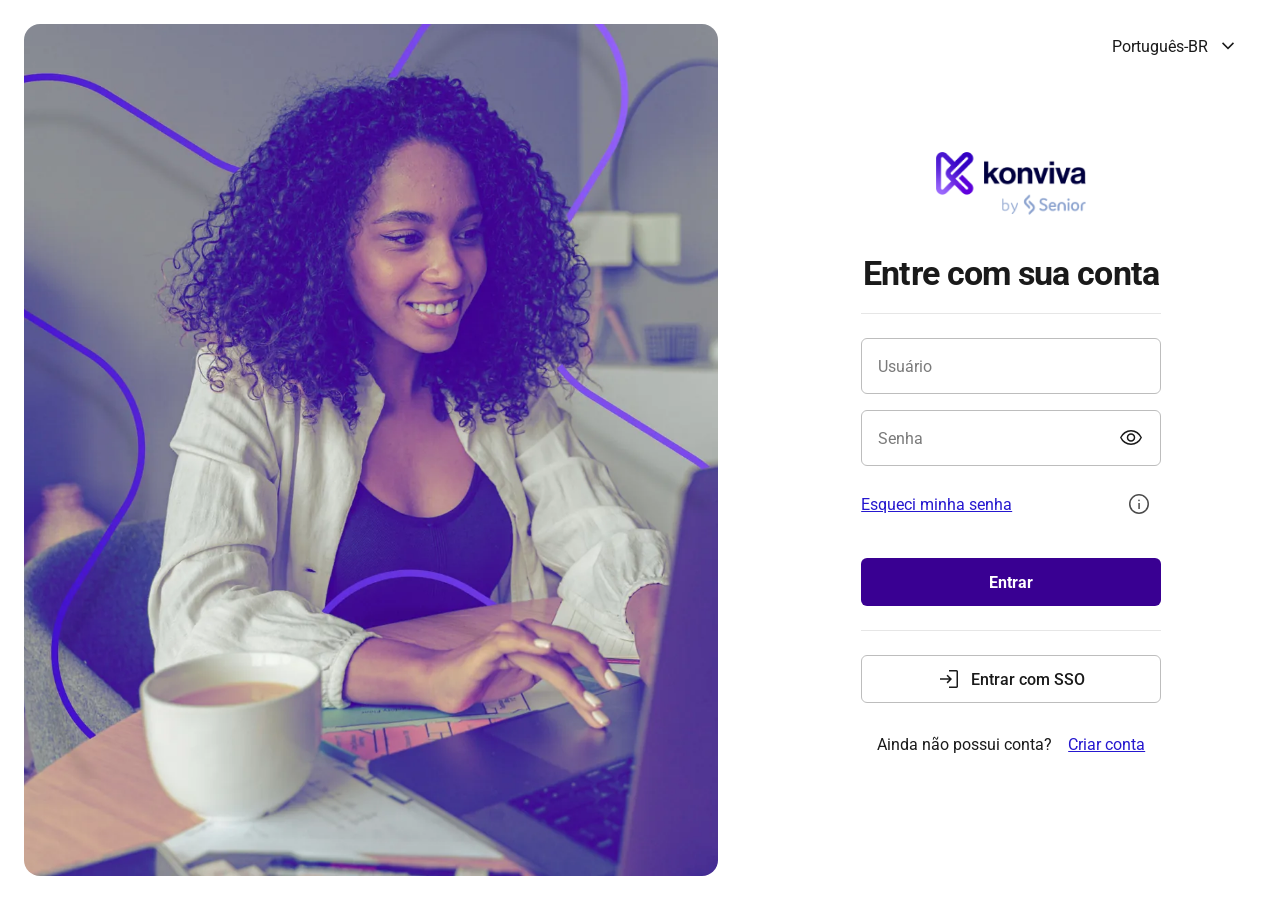
==== index.html.html @ fbcca0a1 "Update index.html.html" ====
<!DOCTYPE html>
<html lang="pt-BR" data-theme="dark">
<head>
<meta charset="utf-8">
<meta name="viewport" content="width=device-width, initial-scale=1">
<title>Konviva by Senior</title>
<link rel="preconnect" href="https://fonts.googleapis.com">
<link rel="preconnect" href="https://fonts.gstatic.com" crossorigin>
<link href="https://fonts.googleapis.com/css2?family=Roboto:wght@400;500;700&display=swap" rel="stylesheet">
<style>
/* ============================================================
   KONVIVA — PROTÓTIPO CONARH 2026
   Camada 1: tokens primitivos (extraídos dos screenshots)
   ============================================================ */
:root{
  /* --- cor: marca --- */
  --k-purple-600:#390092;   /* botão Entrar */
  --k-purple-700:#2C0071;   /* hover do botão Entrar */
  --k-purple-500:#4B00B5;   /* botões da modal */
  --k-purple-400:#5A00CC;   /* link "Fechar" da modal */
  --k-violet-500:#6C3BF4;   /* traços gráficos sobre a imagem */
  --k-link:#2517CF;         /* links do formulário */

  /* --- cor: neutros --- */
  --k-neutral-900:#1A1A1A;
  --k-neutral-700:#4A4A4A;
  --k-neutral-600:#5F5F5F;
  --k-neutral-500:#7A7A7A;
  --k-neutral-400:#BDBDBD;
  --k-neutral-300:#DCDCDC;
  --k-neutral-200:#E6E6E6;
  --k-neutral-150:#D5D5D5;
  --k-neutral-100:#F0F0F0;
  --k-white:#FFFFFF;

  /* --- cor: dark (ambiente do aluno) --- */
  --k-dark-bg:#0C0C0E;
  --k-dark-surface:#151518;
  --k-dark-topbar:#4B00C4;
  --k-dark-text:#FFFFFF;

  /* --- tipografia --- */
  --k-font:"Roboto","Helvetica Neue",Arial,sans-serif;
  --k-fs-display:34px;
  --k-fs-title:22px;
  --k-fs-body-lg:18px;
  --k-fs-body:16px;
  --k-fs-sm:14px;

  /* --- espaçamento (base 4) --- */
  --k-sp-1:4px; --k-sp-2:8px; --k-sp-3:12px; --k-sp-4:16px;
  --k-sp-5:20px; --k-sp-6:24px; --k-sp-8:32px; --k-sp-10:40px;

  /* --- raio --- */
  --k-radius-field:6px;
  --k-radius-media:16px;
  --k-radius-menu:8px;
  --k-radius-modal:12px;

  /* --- elevação --- */
  --k-shadow-menu:0 6px 20px rgba(0,0,0,.22);
  --k-shadow-modal:0 12px 40px rgba(0,0,0,.28);

  /* --- motion --- */
  --k-dur:180ms;
  --k-ease:cubic-bezier(.2,0,.2,1);

  /* --- foto da tela de login (asset oficial) --- */
  --k-login-photo:url("[data-uri]");
}

/* Camada 2: semânticos */
:root{
  --surface:var(--k-white);
  --surface-selected:var(--k-neutral-150);
  --text-primary:var(--k-neutral-900);
  --text-secondary:var(--k-neutral-700);
  --text-placeholder:var(--k-neutral-500);
  --border-field:var(--k-neutral-400);
  --border-divider:var(--k-neutral-200);
  --action-primary:var(--k-purple-600);
  --action-primary-hover:var(--k-purple-700);
  --action-on-primary:var(--k-white);
  --link:var(--k-link);
  --focus-ring:var(--k-purple-600);
  --disabled-bg:var(--k-neutral-200);
  --disabled-fg:var(--k-neutral-600);
}

*,*::before,*::after{box-sizing:border-box}
html,body{height:100%}
body{
  margin:0;
  font-family:var(--k-font);
  font-size:var(--k-fs-body);
  color:var(--text-primary);
  background:var(--surface);
  -webkit-font-smoothing:antialiased;
}
img,svg{display:block}
button{font:inherit;color:inherit}

.sr-only{
  position:absolute;width:1px;height:1px;padding:0;margin:-1px;
  overflow:hidden;clip:rect(0 0 0 0);white-space:nowrap;border:0;
}

:where(a,button,input,[tabindex]):focus-visible{
  outline:2px solid var(--focus-ring);
  outline-offset:2px;
  border-radius:2px;
}

/* ============================================================
   ROTEAMENTO
   ============================================================ */
.route{display:none}
.route[data-active="true"]{display:block}

/* ============================================================
   TELA DE LOGIN
   ============================================================ */
.login{
  display:flex;
  min-height:100vh;
  background:var(--surface);
}

.login__visual{
  flex:0 0 58%;
  padding:var(--k-sp-6);
  min-width:0;
}
.login__media{
  position:relative;
  height:100%;
  border-radius:var(--k-radius-media);
  overflow:hidden;
  background-color:#8E8B93;
  background-image:var(--k-login-photo);
  background-size:cover;
  background-position:center;
}

.login__panel{
  flex:1 1 auto;
  position:relative;
  display:flex;
  align-items:center;
  justify-content:center;
  padding:var(--k-sp-10) var(--k-sp-6);
}

.login__form{
  width:clamp(300px,23vw,400px);
}

.brand{
  display:flex;
  flex-direction:column;
  align-items:center;
  gap:var(--k-sp-2);
  margin-bottom:var(--k-sp-8);
}
.brand__logo{
  width:clamp(150px,11vw,186px);
  height:auto;
}

.login__title{
  margin:0 0 var(--k-sp-5);
  font-size:var(--k-fs-display);
  font-weight:700;
  text-align:center;
  letter-spacing:-.02em;
}

.divider{
  height:1px;
  background:var(--border-divider);
  border:0;
  margin:0 0 var(--k-sp-6);
}
.divider--tight{margin:var(--k-sp-6) 0}

.field{position:relative;margin-bottom:var(--k-sp-4)}
.field__input{
  width:100%;
  height:56px;
  padding:0 var(--k-sp-4);
  font-size:var(--k-fs-body);
  font-family:inherit;
  color:var(--text-primary);
  background:var(--surface);
  border:1px solid var(--border-field);
  border-radius:var(--k-radius-field);
  transition:border-color var(--k-dur) var(--k-ease),box-shadow var(--k-dur) var(--k-ease);
}
.field__input::placeholder{color:var(--text-placeholder)}
.field__input:hover{border-color:var(--k-neutral-600)}
.field__input:focus{
  outline:none;
  border-color:var(--action-primary);
  box-shadow:inset 0 0 0 1px var(--action-primary);
}
.field--password .field__input{padding-right:56px}
.field__toggle{
  position:absolute;
  top:50%;
  right:8px;
  transform:translateY(-50%);
  width:44px;height:44px;
  display:grid;place-items:center;
  background:none;border:0;border-radius:50%;
  color:var(--k-neutral-900);
  cursor:pointer;
  transition:background var(--k-dur) var(--k-ease);
}
.field__toggle:hover{background:rgba(0,0,0,.06)}

.login__forgot{
  display:inline-block;
  margin-bottom:var(--k-sp-8);
  font-size:var(--k-fs-body);
  color:var(--link);
  text-decoration:underline;
}

.btn{
  display:inline-flex;
  align-items:center;
  justify-content:center;
  gap:10px;
  width:100%;
  height:48px;
  padding:0 var(--k-sp-5);
  font-size:var(--k-fs-body);
  font-weight:700;
  border:1px solid transparent;
  border-radius:var(--k-radius-field);
  cursor:pointer;
  transition:background var(--k-dur) var(--k-ease),border-color var(--k-dur) var(--k-ease),color var(--k-dur) var(--k-ease);
}
.btn--primary{background:var(--action-primary);color:var(--action-on-primary)}
.btn--primary:hover{background:var(--action-primary-hover)}
.btn--outlined{background:var(--surface);color:var(--text-primary);border-color:var(--k-neutral-400);font-weight:500}
.btn--outlined:hover{background:var(--k-neutral-100)}
.btn[disabled]{cursor:default}
.btn--primary[disabled],.btn--loading{
  background:var(--disabled-bg);
  color:var(--disabled-fg);
  border-color:transparent;
}

.spinner{
  width:18px;height:18px;
  border:2px solid currentColor;
  border-right-color:transparent;
  border-radius:50%;
  animation:spin 800ms linear infinite;
}
@keyframes spin{to{transform:rotate(360deg)}}

.login__signup{
  margin:var(--k-sp-8) 0 0;
  text-align:center;
  font-size:var(--k-fs-body);
  color:var(--text-primary);
}
.login__signup a{
  margin-left:var(--k-sp-3);
  color:var(--link);
  text-decoration:underline;
}

/* idioma no topo direito da tela */
.login__lang{
  position:absolute;
  top:var(--k-sp-6);
  right:var(--k-sp-8);
}
/* "Esqueci minha senha" e informações na mesma linha */
.login__row{
  display:flex;
  align-items:center;
  justify-content:space-between;
  gap:var(--k-sp-4);
  margin-bottom:var(--k-sp-8);
}
.login__row .login__forgot{margin-bottom:0}
.icon-btn{
  width:44px;height:44px;
  display:grid;place-items:center;
  background:none;border:0;border-radius:50%;
  color:var(--k-neutral-700);
  cursor:pointer;
  transition:background var(--k-dur) var(--k-ease);
}
.icon-btn:hover{background:rgba(0,0,0,.06)}

.lang{position:relative}
.lang__trigger{
  display:inline-flex;
  align-items:center;
  gap:var(--k-sp-2);
  height:44px;
  padding:0 var(--k-sp-2);
  background:none;border:0;border-radius:var(--k-radius-field);
  font-size:var(--k-fs-body);
  color:var(--text-primary);
  cursor:pointer;
  transition:background var(--k-dur) var(--k-ease);
}
.lang__trigger:hover{background:rgba(0,0,0,.06)}
.lang__chevron{transition:transform var(--k-dur) var(--k-ease)}
.lang__trigger[aria-expanded="true"] .lang__chevron{transform:rotate(180deg)}

.menu{
  position:absolute;
  right:0;
  top:calc(100% + var(--k-sp-2));
  min-width:280px;
  padding:0;
  margin:0;
  list-style:none;
  background:var(--surface);
  border-radius:var(--k-radius-menu);
  box-shadow:var(--k-shadow-menu);
  overflow:hidden;
  opacity:0;
  transform:translateY(-6px);
  pointer-events:none;
  transition:opacity var(--k-dur) var(--k-ease),transform var(--k-dur) var(--k-ease);
}
.menu[data-open="true"]{opacity:1;transform:none;pointer-events:auto}
.menu__item{
  display:flex;
  align-items:center;
  gap:var(--k-sp-4);
  width:100%;
  padding:var(--k-sp-3) var(--k-sp-4);
  background:none;border:0;
  font-size:var(--k-fs-body-lg);
  text-align:left;
  cursor:pointer;
  transition:background var(--k-dur) var(--k-ease);
}
.menu__item:hover{background:var(--k-neutral-100)}
.menu__item[aria-selected="true"]{background:var(--surface-selected)}
.menu__item[aria-selected="true"]:hover{background:var(--k-neutral-300)}
.menu__label{flex:1}
.menu__check{opacity:0}
.menu__item[aria-selected="true"] .menu__check{opacity:1}
.flag{flex:0 0 auto;border-radius:50%}

/* estado de carregamento do login: só o container dos campos esmaece */
.login__form [data-dim]{
  transition:opacity 220ms var(--k-ease);
}
.login[data-loading="true"] [data-dim]{
  opacity:.38;
  pointer-events:none;
}

/* ============================================================
   MODAL — INFORMAÇÕES DO SISTEMA
   ============================================================ */
.scrim{
  position:fixed;
  inset:0;
  display:none;
  place-items:center;
  padding:var(--k-sp-6);
  background:rgba(0,0,0,.5);
  z-index:50;
}
.scrim[data-open="true"]{display:grid}
.modal{
  width:min(640px,100%);
  background:var(--surface);
  border-radius:var(--k-radius-modal);
  box-shadow:var(--k-shadow-modal);
  padding:var(--k-sp-6) var(--k-sp-8) var(--k-sp-6);
  animation:modal-in 200ms var(--k-ease);
}
@keyframes modal-in{from{opacity:0;transform:translateY(8px) scale(.99)}}
.modal__head{
  display:flex;
  align-items:flex-start;
  justify-content:space-between;
  gap:var(--k-sp-4);
  margin-bottom:var(--k-sp-6);
}
.modal__title{margin:0;font-size:var(--k-fs-title);font-weight:700}
.modal__subtitle{margin:0 0 var(--k-sp-4);font-size:var(--k-fs-body-lg);font-weight:400}
.browsers{display:flex;gap:var(--k-sp-8);align-items:center;margin-bottom:var(--k-sp-5)}
.browser{display:flex;align-items:center;gap:var(--k-sp-2);font-size:var(--k-fs-body-lg);color:var(--text-primary)}
.browser svg{color:var(--k-neutral-700)}
.modal__text{margin:0 0 var(--k-sp-5);font-size:var(--k-fs-body-lg);line-height:1.5}
.modal__actions{display:flex;gap:var(--k-sp-3);margin-bottom:var(--k-sp-8)}
.btn--chip{
  width:auto;
  height:40px;
  background:var(--k-purple-500);
  color:var(--k-white);
  font-size:var(--k-fs-body);
  font-weight:700;
  border-radius:var(--k-radius-field);
}
.btn--chip:hover{background:var(--k-purple-600)}
.modal__foot{display:flex;justify-content:flex-end}
.btn--text{
  width:auto;
  height:40px;
  background:none;
  color:var(--k-purple-400);
  font-weight:500;
  font-size:var(--k-fs-body-lg);
  padding:0 var(--k-sp-2);
}
.btn--text:hover{background:rgba(90,0,204,.08)}

/* ============================================================
   AMBIENTE DO ALUNO — MODO ESCURO
   ============================================================ */
:root{
  --d-bg:#0C0C0E;
  --d-surface:#151518;
  --d-surface-2:#1C1C21;
  --d-border:#2A2A31;
  --d-border-strong:#3A3A44;
  --d-text:#FFFFFF;
  --d-text-2:#A9A9B4;
  --d-text-3:#7C7C88;
  --d-accent:#C9AEFF;          /* botões de ação lavanda */
  --d-accent-hover:#D9C6FF;
  --d-on-accent:#1B0640;
  --d-progress:#7B3FF2;
  --d-required:#C62828;
  --d-success:#2FBF71;
  --d-avatar:#7B3FF2;
}

.student{
  min-height:100vh;
  background:var(--d-bg);
  color:var(--d-text);
  font-size:14px;
}
.student *::selection{background:var(--d-progress);color:#fff}

.skip-link{
  position:absolute;left:-9999px;top:0;z-index:100;
  padding:12px 16px;background:var(--d-accent);color:var(--d-on-accent);
  border-radius:0 0 6px 0;font-weight:700;
}
.skip-link:focus{left:0}

.student :where(a,button,[tabindex]):focus-visible{
  outline:2px solid var(--d-accent);
  outline-offset:2px;
}

/* ---------------- Topbar ---------------- */
.topbar{
  position:sticky;top:0;z-index:30;
  display:flex;align-items:center;gap:var(--k-sp-4);
  height:56px;padding:0 var(--k-sp-5);
  background:var(--d-topbar);
}
.topbar__logo{height:32px;width:auto;display:block;filter:brightness(0) invert(1)}
.topbar__logo-btn{display:flex;align-items:center;padding:12px 0;background:none;border:0;cursor:pointer;flex:0 0 auto}
.topbar__spacer{flex:1}
.topbar__actions{display:flex;align-items:center;gap:var(--k-sp-1)}
.topbar .icon-btn{color:#fff;width:40px;height:40px}
.topbar .icon-btn:hover{background:rgba(255,255,255,.14)}



.avatar{
  flex:0 0 auto;
  display:grid;place-items:center;
  border-radius:50%;
  background:var(--d-avatar);
  color:#fff;font-weight:700;
  overflow:hidden;
}
.avatar--topbar{width:32px;height:32px;font-size:12px;margin-left:var(--k-sp-2);border:2px solid rgba(255,255,255,.5)}
.avatar--post{width:32px;height:32px;font-size:12px}
.avatar--journey{width:36px;height:36px;font-size:13px}

/* ---------------- Layout ---------------- */
.section{padding:0 var(--k-sp-8);margin-bottom:var(--k-sp-10)}
.section__head{
  display:flex;align-items:flex-start;justify-content:space-between;
  gap:var(--k-sp-4);margin-bottom:var(--k-sp-4);
}
.section__title{margin:0;font-size:24px;font-weight:500;letter-spacing:-.01em}
.section__subtitle{margin:6px 0 0;font-size:13px;color:var(--d-text-2)}
.section__link{
  display:inline-flex;align-items:center;gap:4px;
  color:var(--d-text);font-size:13px;text-decoration:none;
  padding:6px 4px;border-radius:4px;white-space:nowrap;
}
.section__link:hover{color:var(--d-accent)}

/* ---------------- Hero ---------------- */
.hero{
  position:relative;
  min-height:min(52vw,600px);
  display:flex;align-items:center;
  padding:var(--k-sp-10) var(--k-sp-8);
  overflow:hidden;
  margin-bottom:var(--k-sp-10);
}
.hero__media{position:absolute;inset:0;background-size:cover;background-position:center}
.hero__content{position:relative;max-width:min(46ch,52%)}
.hero__title{
  margin:0 0 var(--k-sp-4);
  font-size:clamp(28px,3vw,42px);
  font-weight:500;line-height:1.15;letter-spacing:-.02em;
}
.hero__text{margin:0 0 var(--k-sp-6);font-size:14px;line-height:1.55;color:#DCDCE2;max-width:44ch}

.btn-accent{
  display:inline-flex;align-items:center;justify-content:center;gap:8px;
  height:36px;padding:0 14px;
  background:var(--d-accent);color:var(--d-on-accent);
  font-size:13px;font-weight:500;
  border:0;border-radius:4px;cursor:pointer;
  transition:background var(--k-dur) var(--k-ease);
}
.btn-accent:hover{background:var(--d-accent-hover)}
.btn-accent--sm{height:30px;padding:0 10px;font-size:12px}
/* variante brand-primary do light mode — só "Acessar" e "Saiba mais" */
.btn-accent--brand{
  background:var(--k-purple-600);
  color:#fff;
}
.btn-accent--brand:hover{background:var(--k-purple-700)}

/* ---------------- Carrossel ---------------- */
.carousel{position:relative}
.carousel__track{
  display:grid;
  grid-auto-flow:column;
  grid-auto-columns:var(--track-col,300px);
  gap:var(--k-sp-4);
  overflow-x:auto;
  scroll-snap-type:x mandatory;
  scroll-behavior:smooth;
  scrollbar-width:none;
  padding-bottom:2px;
}
.carousel__track::-webkit-scrollbar{display:none}
.carousel__track > *{scroll-snap-align:start}
.carousel__nav{
  position:absolute;top:50%;right:-14px;transform:translateY(-50%);
  width:32px;height:32px;display:grid;place-items:center;
  background:rgba(20,20,24,.9);color:#fff;
  border:1px solid var(--d-border-strong);border-radius:50%;
  cursor:pointer;z-index:2;
  transition:background var(--k-dur) var(--k-ease);
}
.carousel__nav:hover{background:var(--d-surface-2)}
.carousel__nav--prev{right:auto;left:-14px}
.carousel__nav[hidden]{display:none}

/* ---------------- Placeholders de imagem ---------------- */
.ph{
  position:absolute;inset:0;
  background:linear-gradient(135deg,#232331,#15151B 55%,#2B2436);
  background-size:cover;background-position:center;
}
.ph::after{
  content:attr(data-slot);
  position:absolute;left:8px;bottom:8px;
  font-size:10px;letter-spacing:.06em;text-transform:uppercase;
  color:rgba(255,255,255,.34);
  pointer-events:none;
}
.ph[data-filled="true"]::after{content:none}

/* ---------------- Em destaque ---------------- */
.feature{
  position:relative;border-radius:6px;overflow:hidden;
  aspect-ratio:16/9;display:flex;align-items:flex-end;
}
.feature__bar{
  position:relative;z-index:1;
  display:flex;align-items:center;justify-content:space-between;gap:var(--k-sp-3);
  width:100%;padding:var(--k-sp-3) var(--k-sp-3);
  background:linear-gradient(0deg,rgba(8,8,10,.72),rgba(8,8,10,0));
}
.feature__title{font-size:14px;font-weight:400}

/* ---------------- Continue estudando ---------------- */
.resume{
  display:flex;align-items:center;gap:var(--k-sp-6);
  padding:var(--k-sp-5) var(--k-sp-6);
  border:1px solid var(--d-border);border-radius:8px;
  background:var(--d-bg);
}
.resume__body{flex:1;min-width:0}
.resume__eyebrow{
  margin:0 0 4px;font-size:11px;font-weight:700;letter-spacing:.1em;
  text-transform:uppercase;color:var(--d-accent);
}
.resume__title{margin:0 0 4px;font-size:19px;font-weight:500}
.resume__text{margin:0;font-size:12px;color:var(--d-text-2);max-width:46ch;line-height:1.5}
.ring{position:relative;width:56px;height:56px;flex:0 0 auto}
.ring svg{display:block}
.ring__track{stroke:var(--d-border);stroke-width:4;fill:none}
.ring__value{stroke:var(--d-progress);stroke-width:4;fill:none;stroke-linecap:round;transform:rotate(-90deg);transform-origin:28px 28px}
.ring__label{position:absolute;top:50%;left:50%;transform:translate(-50%,-50%);font-size:12px;font-weight:600;line-height:1;color:var(--d-text)}

/* ---------------- Cards de curso / trilha ---------------- */
.course{
  position:relative;display:block;
  border-radius:6px;overflow:hidden;
  aspect-ratio:16/10;
  border:0;padding:0;cursor:pointer;
  background:var(--d-surface);
  text-align:left;
}
.badge-required{
  position:absolute;top:10px;left:10px;z-index:1;
  display:inline-flex;align-items:center;
  padding:3px 8px;border-radius:4px;
  background:var(--d-required);color:#fff;
  font-size:11px;font-weight:500;
}

/* ---------------- Posts ---------------- */
.post{
  display:flex;flex-direction:column;
  border:1px solid var(--d-border);border-radius:8px;
  background:var(--d-surface);
  padding:var(--k-sp-4);
  min-height:300px;
}
.composer__input{
  flex:1;width:100%;resize:none;
  background:none;border:0;color:var(--d-text);
  font:inherit;font-size:13px;padding:0;margin-bottom:var(--k-sp-3);
}
.composer__input::placeholder{color:var(--d-text-3)}
.composer__input:focus{outline:none}
.composer__foot{display:flex;align-items:center;justify-content:space-between;gap:var(--k-sp-2)}
.composer__tools{display:flex;gap:2px}
.composer__tools .icon-btn{width:32px;height:32px;color:var(--d-text-2)}
.composer__tools .icon-btn:hover{background:var(--hover-soft);color:var(--d-text)}

.post__head{display:flex;align-items:flex-start;gap:var(--k-sp-3);margin-bottom:var(--k-sp-3)}
.post__author{flex:1;min-width:0}
.post__name{font-size:13px;font-weight:500}
.post__time{font-size:11px;color:var(--d-text-3)}
.post__more{width:28px;height:28px;color:var(--d-text-2)}
.post__body{flex:1;font-size:12.5px;line-height:1.55;color:var(--d-text);overflow:hidden}
.post__body p{margin:0 0 8px}
.post__body ul{margin:0 0 8px;padding-left:18px}
.post__more-link{color:var(--d-accent);font-size:12px;text-decoration:none}
.post__media{
  position:relative;margin:var(--k-sp-2) 0;border-radius:6px;overflow:hidden;
  aspect-ratio:16/9;display:grid;place-items:center;
}
.post__play{
  position:absolute;inset:0;z-index:1;
  background:none;border:0;cursor:pointer;
}
.post__foot{
  display:flex;align-items:center;justify-content:space-between;
  margin-top:var(--k-sp-3);padding-top:var(--k-sp-3);
  border-top:1px solid var(--d-border);
}
.post__action{
  display:inline-flex;align-items:center;gap:6px;
  background:none;border:0;color:var(--d-text-2);
  font-size:12px;cursor:pointer;padding:6px;border-radius:4px;
}
.post__action:hover{color:var(--d-text)}

/* ---------------- Sua jornada (dev mode Figma 3037:9973) ---------------- */
.journey{
  display:grid;grid-template-columns:repeat(3,1fr);
  gap:24px;
}
.jcard{
  background:#242424;
  border:1px solid #3a3a3a;
  border-radius:16px;
  padding:24px;
  min-width:0;
}
html[data-theme="light"] .jcard{background:var(--pg-card);border-color:var(--pg-line)}

/* --- Card 1: Nível --- */
.jlevel__head{display:flex;align-items:center;gap:12px;margin-bottom:20px}
.jlevel__avatar{
  width:48px;height:48px;border-radius:50%;flex:0 0 auto;
  display:grid;place-items:center;
  background:#b69cff;color:#0b0a10;font-size:16px;font-weight:700;
}
.jlevel__name{margin:0;font-size:18px;font-weight:700;color:var(--d-text)}
.jlevel__prog{margin-bottom:24px}
.jlevel__prog-top{display:flex;align-items:baseline;justify-content:space-between;margin-bottom:8px}
.jlevel__pts{font-size:16px;font-weight:600;color:var(--d-text)}
.jlevel__explabel{font-size:13px;color:var(--d-text-2)}
.jbar{height:8px;border-radius:99px;background:#121212;overflow:hidden}
html[data-theme="light"] .jbar{background:var(--pg-line)}
.jbar__fill{height:100%;border-radius:99px;background:#b69cff}
.jlevel__hint{margin:7px 0 0;font-size:13px;color:var(--d-text-2)}
.jlevel__stats{display:flex;flex-direction:column;gap:8px}
.jstat{
  background:#121212;border:1px solid #3a3a3a;border-radius:16px;
  padding:12px 24px;
}
html[data-theme="light"] .jstat{background:var(--pg-bg);border-color:var(--pg-line)}
.jstat__label{display:flex;align-items:center;gap:6px;margin:0 0 8px;font-size:13px;color:var(--d-text-2)}
.jstat__label svg{color:var(--d-accent)}
.jstat__vals{display:flex;justify-content:space-between;align-items:flex-end}
.jstat__pair{display:flex;flex-direction:column;gap:2px}
.jstat__vals strong{font-size:18px;font-weight:600;color:var(--d-text)}
.jstat__unit{font-size:12px;color:var(--d-text-2)}

/* --- Card 2 e 3: cabeçalho comum --- */
.jcard__head{display:flex;align-items:center;justify-content:space-between;gap:16px;margin-bottom:24px}
.jcard__head-left{display:flex;align-items:center;gap:8px;min-width:0}
.jcard__title{margin:0;font-size:22px;font-weight:700;color:var(--d-text)}
.jbadge{
  padding:2px 10px;border-radius:99px;
  background:#b69cff;color:#0b0a10;font-size:12px;font-weight:600;
}
.jcard__more{
  display:inline-flex;align-items:center;gap:8px;
  height:30px;padding:0 12px;border-radius:4px;
  background:none;border:1px solid #3a3a3a;
  color:var(--d-text);font-size:13px;cursor:pointer;
}
html[data-theme="light"] .jcard__more{border-color:var(--pg-line)}
.jcard__more:hover{background:var(--hover-soft)}

/* --- Card 2: grade de desafios --- */
.jchallenges{
  display:grid;grid-template-columns:repeat(5,1fr);gap:8px;
}
.jchal{position:relative;aspect-ratio:1;border-radius:20px;overflow:hidden;background:#242424 center/cover no-repeat;border:1px solid #3a3a3a}
html[data-theme="light"] .jchal{border-color:var(--pg-line)}
/* escurece a imagem para o ícone se destacar */
.jchal::after{content:"";position:absolute;inset:0;background:rgba(0,0,0,.35)}
.jchal__badge{position:absolute;top:8px;left:8px;z-index:1;display:grid;place-items:center;width:28px;height:28px;border-radius:50%;background:#1a1a1a}
.jchal--ok .jchal__badge{color:#8FDEAF}
.jchal--lock .jchal__badge{color:#fff;background:rgba(0,0,0,.6)}

/* --- Card 3: ranking --- */
.jrank{list-style:none;margin:0;padding:0;display:flex;flex-direction:column;gap:8px}
.jrankrow{
  display:flex;align-items:center;gap:12px;
  padding:12px 8px;border-radius:24px;
}
.jrankrow--me{background:#1a1a1a}
html[data-theme="light"] .jrankrow--me{background:var(--pg-bg)}
.jrankrow__pos{
  width:24px;text-align:center;flex:0 0 auto;
  font-size:14px;font-weight:600;color:var(--d-text-2);
}
.jrankrow--me .jrankrow__pos{color:var(--d-accent)}
.jrankrow__body{display:flex;flex-direction:column;min-width:0}
.jrankrow__name{font-size:15px;font-weight:500;color:var(--d-text)}
.jrankrow__pts{font-size:13px;color:var(--d-text-2)}

@media (max-width:1200px){
  .journey{grid-template-columns:1fr}
}

/* ---------------- Footer ---------------- */
.student__footer{
  display:grid;place-items:center;
  padding:var(--k-sp-8);
  border-top:1px solid var(--d-border);
}
.student__footer img{height:30px;filter:brightness(0) invert(1)}

/* ============================================================
   HEADER v2 / DRAWER / MENU DO USUÁRIO
   Cores amostradas diretamente dos screenshots
   ============================================================ */
:root{
  --d-topbar:#390092;        /* base-primary-600 */
  --d-search-bg:#2B0066;     /* primary-brand-dark */
  --d-search-placeholder:#9AA0A6;
  --d-drawer-bg:#242424;
  --d-drawer-active:#3A3A3A;
  --d-menu-bg:#121212;
  --d-menu-active:#3A3A3A;
  --d-ai-from:#0AA3BF;
  --d-ai-to:#2934A0;
}

/* ---------------- Search bar ---------------- */
.searchbar{
  position:relative;
  display:flex;align-items:center;
  width:clamp(240px,24vw,360px);
  height:40px;
  padding:0 4px 0 16px;
  background:var(--d-search-bg);
  border-radius:999px;
}
.searchbar__input{
  flex:1;min-width:0;
  height:100%;
  background:none;border:0;
  font:inherit;font-size:13px;color:#fff;
}
.searchbar__input::placeholder{color:var(--d-search-placeholder)}
.searchbar__input:focus{outline:none}
.searchbar:focus-within{box-shadow:0 0 0 2px rgba(255,255,255,.75)}
.searchbar__submit{
  flex:0 0 auto;
  width:32px;height:32px;
  display:grid;place-items:center;
  background:none;border:0;border-radius:50%;
  color:var(--d-search-placeholder);cursor:pointer;
}
.searchbar__submit:hover{background:rgba(255,255,255,.12);color:#fff}
.ai-btn{
  flex:0 0 auto;
  width:32px;height:32px;
  margin-left:2px;
  border:0;border-radius:50%;cursor:pointer;
  display:grid;place-items:center;color:#fff;
  background:linear-gradient(135deg,var(--d-ai-from),var(--d-ai-to));
}
.ai-btn:hover{filter:brightness(1.15)}

.topbar__actions{gap:2px}
.topbar .icon-btn{width:40px;height:40px}

/* ---------------- Drawer ---------------- */
.drawer-scrim{
  position:fixed;inset:56px 0 0;
  background:rgba(0,0,0,.5);
  z-index:24;
}
.drawer{
  position:fixed;top:56px;left:0;bottom:0;
  width:280px;
  background:var(--d-drawer-bg);
  z-index:25;
  overflow-y:auto;
  transform:translateX(-100%);
  transition:transform 220ms var(--k-ease);
  padding-bottom:var(--k-sp-6);
}
.drawer[data-open="true"]{transform:none}
.drawer__collapse{
  color:var(--d-text);
  width:44px;height:44px;
  margin:var(--k-sp-4) 0 var(--k-sp-4) var(--k-sp-4);
}
.drawer__collapse:hover{background:var(--hover-strong)}
.drawer__list{display:flex;flex-direction:column}
.drawer__item{
  display:flex;align-items:center;gap:var(--k-sp-5);
  width:100%;
  min-height:52px;
  padding:0 var(--k-sp-5);
  background:none;border:0;
  color:var(--d-text);font-size:15px;text-align:left;
  cursor:pointer;
  transition:background var(--k-dur) var(--k-ease);
}
.drawer__item svg{flex:0 0 auto;color:var(--d-text)}
.drawer__item:hover{background:var(--hover-soft)}
.drawer__item--active{background:var(--d-drawer-active);color:var(--d-text)}
.drawer__item--active:hover{background:var(--d-drawer-active)}

/* ---------------- Menu do usuário ---------------- */
.usermenu{position:relative}
.usermenu__panel{
  position:absolute;top:calc(100% + 8px);right:0;
  width:288px;
  background:var(--d-menu-bg);
  border:1px solid #2A2A2A;
  border-radius:4px;
  box-shadow:0 10px 32px rgba(0,0,0,.55);
  z-index:26;
  opacity:0;transform:translateY(-6px);pointer-events:none;
  transition:opacity var(--k-dur) var(--k-ease),transform var(--k-dur) var(--k-ease);
  max-height:min(78vh,720px);overflow-y:auto;
}
.usermenu__panel[data-open="true"]{opacity:1;transform:none;pointer-events:auto}
.usermenu__head{
  display:flex;align-items:center;gap:var(--k-sp-3);
  padding:var(--k-sp-4);
  border-bottom:1px solid #2A2A2A;
}
.avatar--menu{width:40px;height:40px;font-size:14px}
.usermenu__id{display:flex;flex-direction:column;flex:1;min-width:0}
.usermenu__name{font-size:15px;color:var(--d-text)}
.usermenu__role{font-size:12px;color:var(--d-text-2)}
.usermenu__caret{color:var(--d-text-2);display:grid;place-items:center}
.usermenu__list{padding:var(--k-sp-2) 0}
.usermenu__item{
  display:flex;align-items:center;gap:var(--k-sp-4);
  width:100%;min-height:44px;
  padding:0 var(--k-sp-4);
  background:none;border:0;
  color:var(--d-text);font-size:14px;text-align:left;
  cursor:pointer;
  transition:background var(--k-dur) var(--k-ease);
}
.usermenu__item > span:not(.usermenu__chev):not(.usermenu__ico){flex:1}
.usermenu__item svg{flex:0 0 auto;color:var(--d-text-2)}
.usermenu__item:hover{background:var(--hover-soft)}
.usermenu__ico{display:grid;place-items:center}
.usermenu__chev{display:grid;place-items:center;transition:transform var(--k-dur) var(--k-ease)}
.usermenu__item[aria-expanded="true"] .usermenu__chev{transform:rotate(180deg)}
.usermenu__divider{height:1px;background:#2A2A2A;border:0;margin:var(--k-sp-2) 0}
.usermenu__langs{display:flex;flex-direction:column}
.usermenu__langs[hidden]{display:none}
.usermenu__lang{
  display:flex;align-items:center;justify-content:space-between;gap:var(--k-sp-3);
  width:100%;min-height:44px;
  padding:0 var(--k-sp-4);
  background:none;border:0;
  color:var(--d-text);font-size:14px;text-align:left;cursor:pointer;
}
.usermenu__lang:hover{background:var(--hover-soft)}
.usermenu__lang[aria-checked="true"]{background:var(--d-menu-active);color:var(--d-text)}
.usermenu__lang svg{opacity:0}
.usermenu__lang[aria-checked="true"] svg{opacity:1}

/* ---------------- Página pendente ---------------- */
.page-pending{padding:var(--k-sp-10) var(--k-sp-8)}
.pending{
  max-width:640px;margin:8vh auto;
  padding:var(--k-sp-8);
  border:1px dashed var(--d-border-strong);
  border-radius:8px;
  text-align:center;
}
.pending__title{margin:0 0 var(--k-sp-3);font-size:26px;font-weight:500}
.pending__text{margin:0 0 var(--k-sp-6);color:var(--d-text-2);line-height:1.6}

@media (max-width:1024px){
  .searchbar{width:clamp(180px,30vw,300px)}
}
/* ============================================================
   CARD DE CURSO / TRILHA — expansão no hover (padrão streaming)
   ============================================================ */
:root{
  --cc-bg:#1A1A1A;
  --cc-track:#242424;
  --cc-accent:#B69CFF;
  --cc-on-accent:#000000;
  --cc-chip:#3A3A3A;
  --cc-info:#86C9FF;
  --cc-required:#D32F2F;
}

/* 5 cards preenchendo a largura. Sem overflow: o card expandido
   precisa sobrepor os vizinhos e as seções seguintes, não ser recortado. */
.cardgrid{
  display:grid;
  grid-template-columns:repeat(5,1fr);
  gap:var(--k-sp-4);
  overflow:visible;
}
.featuregrid{
  display:grid;
  grid-template-columns:repeat(3,1fr);
  gap:var(--k-sp-4);
}
@media (max-width:900px){.featuregrid{grid-template-columns:1fr 1fr}}
@media (max-width:600px){.featuregrid{grid-template-columns:1fr}}

.section:has(.ccard:hover),
.section:has(.ccard:focus-within){position:relative;z-index:20}

.ccard{
  position:relative;
  display:flex;flex-direction:column;
  background:var(--cc-bg);
  border-radius:10px;
  padding:8px;
  cursor:pointer;
  transform-origin:center top;
  transition:transform 220ms var(--k-ease),box-shadow 220ms var(--k-ease);
  z-index:1;
}
.ccard:hover,
.ccard:focus-within{
  transform:scale(1.18);
  box-shadow:0 22px 56px rgba(0,0,0,.8);
  z-index:30;
}
.ccard:first-child:hover,.ccard:first-child:focus-within{transform-origin:left top}
.ccard:last-child:hover,.ccard:last-child:focus-within{transform-origin:right top}
.ccard:focus-visible{outline:2px solid var(--cc-accent);outline-offset:3px}

.ccard__media{
  position:relative;
  aspect-ratio:16/10;
  border-radius:8px;
  overflow:hidden;
  flex:0 0 auto;
}
.ccard .badge-required{
  top:8px;left:8px;
  background:var(--cc-required);
  border-radius:999px;
  padding:3px 10px;
  font-size:10px;font-weight:500;
}

.ccard__body{padding:10px 4px 2px}
.ccard__title{
  margin:0 0 14px;
  font-size:18px;font-weight:700;color:var(--d-text);
  overflow:hidden;text-overflow:ellipsis;white-space:nowrap;
}
.ccard__progress{display:flex;align-items:center;gap:8px}
.ccard__progress .bar{flex:1;height:8px;border-radius:5px;background:#242424;overflow:hidden}
.ccard__progress .bar__fill{background:#b69cff;height:100%;border-radius:5px}
.ccard__pct{font-size:13px;font-weight:600;color:#c7c7c7;flex:0 0 auto}

/* --- bloco complementar: anima altura sem max-height chutado --- */
.ccard__extra{
  display:grid;
  grid-template-rows:0fr;
  transition:grid-template-rows 240ms var(--k-ease),opacity 180ms var(--k-ease);
  opacity:0;
}
.ccard:hover .ccard__extra,
.ccard:focus-within .ccard__extra{
  grid-template-rows:1fr;
  opacity:1;
}
.ccard__extra-in{overflow:hidden;min-height:0}

.ccard__continue{
  width:100%;
  margin-top:14px;
  height:40px;
  background:#b69cff;
  color:#000;
  font-size:15px;font-weight:500;
  border-radius:4px;gap:8px;
}
.ccard__continue svg{width:13px;height:13px}
.ccard__continue:hover{background:#C7B2FF}

.ccard__stats{
  display:flex;align-items:center;justify-content:center;gap:20px;
  margin-top:16px;
}
.ccard__stat{
  display:flex;flex-direction:column;align-items:center;gap:2px;
  text-align:center;
}
.ccard__vsep{width:1px;height:24px;background:#3a3a3a;flex:0 0 auto}
.ccard__stat + .ccard__stat{border-left:1px solid #303036}
.ccard__statv{
  display:inline-flex;align-items:center;gap:6px;
  font-size:14px;font-weight:700;color:var(--d-text);
}
.ccard__statv svg{color:#c7c7c7}
.ccard__statv svg{width:11px;height:11px}
.ccard__statl{font-size:11px;color:var(--d-text)}
.ccard__statv--ok svg{color:#8fdeaf}

.ccard__foot{
  display:flex;align-items:center;justify-content:space-between;gap:8px;
  margin-top:16px;padding:4px 8px 4px 20px;
  background:#242424;border-radius:8px;
}
html[data-theme="light"] .ccard__foot{background:var(--pg-bg)}
.ccard__foot-tags{display:flex;align-items:center;gap:12px;flex-wrap:nowrap;min-width:0;overflow:hidden}
.ccard__dot{width:6px;height:6px;border-radius:50%;background:#c7c7c7;flex:0 0 auto}

.ccard__tags{display:flex;align-items:center;gap:4px;flex-wrap:wrap}
.ccard__tag{
  font-size:13px;color:var(--d-text);white-space:nowrap;
}
.ccard__tag svg{width:10px;height:10px}
.ccard__info{
  width:40px;height:40px;flex:0 0 auto;
  display:grid;place-items:center;
  background:none;border:0;border-radius:50%;
  color:#1565C0;cursor:pointer;
}
.ccard__info:hover{background:rgba(0,0,0,.2)}
.ccard__info svg{width:14px;height:14px}
.ccard__info:hover{background:rgba(134,201,255,.14)}

/* sem hover disponível: primeiro toque expande, segundo aciona */
@media (max-width:1100px){.cardgrid{grid-template-columns:repeat(3,1fr)}}
@media (max-width:700px){.cardgrid{grid-template-columns:repeat(2,1fr)}}
@media (hover:none){
  .ccard:focus-within{transform:none;box-shadow:none}
}
@media (prefers-reduced-motion:reduce){
  .ccard,.ccard__extra{transition:none}
  .ccard:hover,.ccard:focus-within{transform:none}
}


/* ============================================================
   ROTAS INTERNAS — shell de página, Trilhas, Biblioteca
   ============================================================ */
:root{
  --pg-bg:#121212;
  --pg-panel:#161616;
  --pg-card:#1A1A1A;
  --pg-line:#2A2A2A;
  --pg-chip-on:#3A3A3A;
  --pg-ok:#8FDEAF;
}

.page{padding:var(--k-sp-8) var(--k-sp-8) 96px}
.page__head{margin-bottom:var(--k-sp-5)}
.page__title{margin:0 0 var(--k-sp-4);font-size:34px;font-weight:700;letter-spacing:-.02em}
.crumbs{display:flex;align-items:center;gap:6px;font-size:14px;color:var(--d-text-2)}
.crumbs a{color:var(--d-text);text-decoration:none}
.crumbs a:hover{color:var(--d-accent);text-decoration:underline}
.crumbs svg{color:var(--d-text-3);flex:0 0 auto}
.crumbs [aria-current]{color:var(--d-text-2)}
.page__rule{height:1px;background:var(--pg-line);border:0;margin:0 0 var(--k-sp-8)}

.page__hero{text-align:center;margin-bottom:var(--k-sp-8)}
.page__hero-title{margin:0 0 var(--k-sp-4);font-size:26px;font-weight:500}
.page__hero-text{
  margin:0 auto var(--k-sp-6);max-width:62ch;
  font-size:14px;line-height:1.6;color:var(--d-text-2);
}

.pagesearch{
  position:relative;display:flex;align-items:center;
  width:min(460px,100%);margin:0 auto;
  background:transparent;border:1px solid var(--pg-line);border-radius:8px;
}
.pagesearch--inline{margin:0;width:min(420px,100%)}
.pagesearch__input{
  flex:1;min-width:0;height:44px;padding:0 8px 0 16px;
  background:none;border:0;font:inherit;font-size:14px;color:var(--d-text);
}
.pagesearch__input::placeholder{color:var(--d-text-3)}
.pagesearch__input:focus{outline:none}
.pagesearch:focus-within{border-color:var(--d-accent)}
.pagesearch__btn{
  width:40px;height:40px;margin-right:2px;
  display:grid;place-items:center;background:none;border:0;border-radius:50%;
  color:var(--d-text-2);cursor:pointer;
}
.pagesearch__btn:hover{background:rgba(255,255,255,.08);color:var(--d-text)}

/* ---------- barra de chips de filtro ---------- */
.chipbar{display:flex;flex-wrap:wrap;gap:10px;margin-bottom:var(--k-sp-6)}
.chipf{
  height:34px;padding:0 16px;
  background:none;border:1px solid var(--pg-line);border-radius:999px;
  color:var(--d-text);font-size:13px;cursor:pointer;
  transition:background var(--k-dur) var(--k-ease),color var(--k-dur) var(--k-ease);
}
.chipf:hover{background:rgba(255,255,255,.07)}
.chipf--on{background:var(--d-accent);border-color:var(--d-accent);color:var(--d-on-accent);font-weight:500}
.chipf--on:hover{background:var(--d-accent-hover)}

.toolbar{display:flex;align-items:center;gap:var(--k-sp-4);margin-bottom:var(--k-sp-5)}
.toolbar--between{justify-content:space-between}
.toolbar__right{display:flex;align-items:center;gap:var(--k-sp-3)}

.viewtoggle{display:flex;border:1px solid var(--pg-line);border-radius:8px;overflow:hidden;margin-left:auto}
.toolbar--between .viewtoggle{margin-left:0}
.viewtoggle__btn{
  width:42px;height:40px;display:grid;place-items:center;
  background:none;border:0;color:var(--d-text-2);cursor:pointer;
}
.viewtoggle__btn:hover{background:rgba(255,255,255,.07);color:var(--d-text)}
.viewtoggle__btn--on{background:var(--pg-chip-on);color:#fff}

.btn-outline{
  display:inline-flex;align-items:center;gap:8px;
  height:40px;padding:0 14px;
  background:none;border:1px solid var(--pg-line);border-radius:8px;
  color:var(--d-text);font-size:13px;cursor:pointer;
}
.btn-outline:hover{background:rgba(255,255,255,.07)}

.panel{
  background:var(--pg-panel);
  border-radius:12px;
  padding:var(--k-sp-4);
}

/* ---------- linha de trilha ---------- */
.trow{
  display:grid;
  grid-template-columns:200px 1fr auto;
  gap:var(--k-sp-5);
  align-items:start;
  padding:var(--k-sp-5);
  background:var(--pg-card);
  border-radius:10px;
}
.trow + .trow{margin-top:var(--k-sp-4)}
.trow__media{
  position:relative;aspect-ratio:16/10;
  border-radius:8px;overflow:hidden;
}
.trow__body{min-width:0}
.trow__title{
  display:flex;align-items:center;gap:10px;flex-wrap:wrap;
  margin:0 0 10px;font-size:22px;font-weight:500;color:#fff;
}
.badge-ok{
  padding:2px 10px;border-radius:999px;
  background:var(--pg-ok);color:#08301A;
  font-size:12px;font-weight:500;
}
.trow__progress{display:flex;align-items:center;gap:10px;margin-bottom:12px;max-width:340px}
.trow__progress .bar{flex:1;height:5px;background:var(--pg-line)}
.trow__progress .bar__fill{background:var(--d-accent);height:100%}
.trow__pct{font-size:13px;color:var(--d-text)}
.trow__text{margin:0 0 12px;font-size:13.5px;line-height:1.55;color:var(--d-text-2);max-width:76ch}
.tmeta{
  display:flex;align-items:center;flex-wrap:wrap;gap:8px;
  margin:0;font-size:13px;color:var(--d-text-2);
}
.tmeta__item{display:inline-flex;align-items:center;gap:6px}
.tmeta__item svg{color:var(--d-text-3)}
.tmeta__item--req{color:#F08A8A}
.tmeta__item--req svg{color:#E53935}
.tmeta__dot{color:var(--d-text-3)}
.trow__action{padding-top:4px}
.trow__action .btn-accent{width:auto;padding:0 16px;font-weight:500}

/* ---------- biblioteca ---------- */
.libgrid{display:grid;grid-template-columns:260px 1fr;gap:var(--k-sp-8);align-items:start}
.libaside__title{margin:0 0 var(--k-sp-4);font-size:18px;font-weight:500}
.libaside__list{display:flex;flex-direction:column}
.cat{
  text-align:left;
  padding:14px 16px;
  background:none;border:0;border-radius:8px;
  color:var(--d-text);font-size:14px;cursor:pointer;
}
.cat:hover{background:rgba(255,255,255,.07)}
.cat--on{background:var(--pg-chip-on);color:#fff}

.libcount{margin:0;font-size:14px;color:var(--d-text-2)}
.libcards{display:grid;grid-template-columns:repeat(4,1fr);gap:var(--k-sp-4)}
.lib{
  background:var(--pg-card);
  border-radius:10px;
  padding:10px;
  cursor:pointer;
  transition:transform var(--k-dur) var(--k-ease),box-shadow var(--k-dur) var(--k-ease);
}
.lib:hover{transform:translateY(-3px);box-shadow:0 12px 28px rgba(0,0,0,.55)}
.lib__media{position:relative;aspect-ratio:4/3;border-radius:8px;overflow:hidden}
.lib__tag{
  position:absolute;top:8px;left:8px;z-index:1;
  padding:4px 10px;border-radius:6px;
  background:#0E0E0E;color:#fff;
  font-size:11px;font-weight:500;
}
.lib__title{margin:12px 4px 8px;font-size:14px;font-weight:400;color:#fff;line-height:1.35}

@media (max-width:1200px){
  .libcards{grid-template-columns:repeat(3,1fr)}
  .trow{grid-template-columns:170px 1fr}
  .trow__action{grid-column:2;justify-self:start}
}
@media (max-width:900px){
  .libgrid{grid-template-columns:1fr}
  .libcards{grid-template-columns:repeat(2,1fr)}
  .trow{grid-template-columns:1fr}
  .trow__action{grid-column:1}
  .page{padding:var(--k-sp-6) var(--k-sp-5) 80px}
}

/* ---------- catálogo: árvore de categorias ---------- */
.cat--group{
  display:flex;align-items:center;justify-content:space-between;gap:10px;
  width:100%;
}
.cat__chev{display:grid;place-items:center;color:var(--d-text-2);transition:transform var(--k-dur) var(--k-ease)}
.cat--group[aria-expanded="true"] .cat__chev{transform:rotate(180deg)}
.cat--group[aria-expanded="true"]{background:var(--pg-chip-on);color:#fff}
.cat__subs{display:flex;flex-direction:column}
.cat__subs[hidden]{display:none}
.cat--sub{padding-left:32px;font-size:13.5px;color:var(--d-text-2)}
.cat--sub:hover{color:var(--d-text)}
.libaside__rule{height:1px;background:var(--pg-line);border:0;margin:var(--k-sp-5) 0}
.btn-reco{
  display:inline-flex;align-items:center;justify-content:center;gap:8px;
  width:100%;height:46px;
  background:none;border:1px solid var(--d-accent);border-radius:8px;
  color:var(--d-accent);font-size:14px;font-weight:500;cursor:pointer;
  transition:background var(--k-dur) var(--k-ease);
}
.btn-reco:hover{background:rgba(182,156,255,.12)}
.lib--plain .lib__media{aspect-ratio:16/11}

/* ---------- Meu aprendizado ---------- */
.toolbar--center{justify-content:center}

.statgrid{
  display:grid;grid-template-columns:repeat(5,1fr);gap:var(--k-sp-4);
  margin-bottom:var(--k-sp-6);
}
.stat-card{
  position:relative;
  padding:var(--k-sp-5) var(--k-sp-4) var(--k-sp-4);
  border:1px solid var(--pg-line);border-radius:8px;
  text-align:center;
}
.stat-card__help{
  position:absolute;top:8px;right:8px;
  width:28px;height:28px;display:grid;place-items:center;
  background:none;border:0;border-radius:50%;color:var(--d-text-3);cursor:pointer;
}
.stat-card__help:hover{background:rgba(255,255,255,.08);color:var(--d-text)}
.stat-card__num{margin:0 0 6px;font-size:26px;font-weight:700;color:var(--d-accent)}
.stat-card__label{margin:0 0 8px;font-size:14px;color:#fff}
.stat-card__sub{margin:0 0 14px;font-size:11.5px;color:var(--d-text-2);line-height:1.4}
.stat-card__link{
  display:inline-flex;align-items:center;gap:4px;
  background:none;border:0;padding:4px;
  color:var(--d-text);font-size:13px;text-decoration:underline;cursor:pointer;
}
.stat-card__link:hover{color:var(--d-accent)}

.alertbar{
  display:flex;align-items:center;gap:var(--k-sp-4);
  padding:var(--k-sp-4) var(--k-sp-5);
  background:#000;border-radius:8px;
  margin-bottom:var(--k-sp-6);
}
.alertbar[hidden]{display:none}
.alertbar__icon{display:grid;place-items:center;color:#FF8F8F;flex:0 0 auto;margin-left:auto}
.alertbar__text{margin:0;font-size:14px;color:var(--d-text-2)}
.alertbar__text strong{color:#fff;font-weight:400}
.alertbar__cta{flex:0 0 auto}
.alertbar__close{
  margin-left:auto;width:32px;height:32px;
  display:grid;place-items:center;background:none;border:0;border-radius:50%;
  color:var(--d-text-2);cursor:pointer;
}
.alertbar__close:hover{background:rgba(255,255,255,.1);color:#fff}

.learnpanel{background:var(--pg-panel);border-radius:12px;padding:var(--k-sp-5)}
.lastcourses{
  background:var(--pg-bg);border-radius:10px;
  padding:var(--k-sp-5);margin-bottom:var(--k-sp-5);
}
.lastcourses__title{margin:0 0 var(--k-sp-4);font-size:19px;font-weight:500}

.ucard{cursor:pointer}
.ucard__media{position:relative;aspect-ratio:16/11;border-radius:8px;overflow:hidden}
.ucard__title{margin:10px 0 10px;font-size:14px;font-weight:400;color:#fff;
  overflow:hidden;text-overflow:ellipsis;white-space:nowrap}
.ucard__progress{display:flex;align-items:center;gap:10px}
.ucard__progress .bar{flex:1;height:5px;background:var(--pg-line)}
.ucard__progress .bar__fill{background:var(--d-accent);height:100%}
.ucard__pct{font-size:12px;color:var(--d-text-2)}

.cpanels{display:grid;grid-template-columns:1fr 1fr;gap:var(--k-sp-5);margin-bottom:var(--k-sp-5)}
.cpanel{background:var(--pg-bg);border-radius:10px;padding:var(--k-sp-5)}
.cpanel__head{display:flex;align-items:center;justify-content:space-between;gap:var(--k-sp-4);margin-bottom:var(--k-sp-3)}
.cpanel__toggle{
  display:flex;align-items:center;gap:10px;
  background:none;border:0;color:#fff;cursor:pointer;padding:4px;
}
.cpanel__title{margin:0;font-size:19px;font-weight:500}
.cselect{
  display:inline-flex;align-items:center;gap:8px;
  height:38px;padding:0 14px;
  background:none;border:1px solid var(--pg-line);border-radius:6px;
  color:var(--d-text);font-size:13px;cursor:pointer;
}
.cselect:hover{background:rgba(255,255,255,.07)}

.crow{
  display:grid;
  grid-template-columns:auto auto 1fr auto auto;
  align-items:center;gap:var(--k-sp-3);
  padding:var(--k-sp-3) 0;
}
.crow + .crow{border-top:1px solid var(--pg-line)}
.crow__toggle,.crow__kebab{
  width:32px;height:32px;display:grid;place-items:center;
  background:none;border:0;border-radius:50%;color:var(--d-text-2);cursor:pointer;
}
.crow__toggle:hover,.crow__kebab:hover{background:rgba(255,255,255,.08);color:#fff}

.ring--ok{border-color:#4CD07D;color:#4CD07D}
.ring--neutro{border-color:var(--d-accent);color:var(--d-accent)}
.crow__body{min-width:0}
.crow__title{margin:0 0 4px;font-size:14px;font-weight:400;color:#fff}
.crow__meta{
  display:flex;align-items:center;gap:6px;flex-wrap:wrap;
  margin:0;font-size:12px;color:var(--d-text-2);
}
.crow__chip{
  padding:2px 8px;border-radius:4px;
  background:#242424;color:var(--d-text-2);font-size:11px;
}
.crow__chip--warn{background:#331F00;color:#FFC46B}
.crow__cta{width:auto;padding:0 16px;height:34px;font-size:13px;font-weight:500}

.accrow{display:grid;grid-template-columns:1fr 1fr;gap:var(--k-sp-5);margin-bottom:var(--k-sp-5)}
.accrow--full{grid-template-columns:1fr}
.acc{
  display:flex;align-items:center;gap:10px;
  width:100%;padding:var(--k-sp-5);
  background:var(--pg-bg);border:0;border-radius:10px;
  color:#fff;font-size:19px;font-weight:500;text-align:left;cursor:pointer;
}
.acc:hover{background:#1A1A1A}
.acc svg{flex:0 0 auto;color:var(--d-text-2)}

@media (max-width:1400px){
  .statgrid{grid-template-columns:repeat(3,1fr)}
}
@media (max-width:1100px){
  .cpanels,.accrow{grid-template-columns:1fr}
  .statgrid{grid-template-columns:repeat(2,1fr)}
}

/* ---------- campos outlined (Fale conosco) ---------- */
.contato{max-width:100%}
.field-o{position:relative;margin-bottom:var(--k-sp-6)}
.field-o--curto{max-width:340px}
.field-o__label{
  position:absolute;top:-8px;left:12px;z-index:1;
  padding:0 6px;background:var(--pg-bg);
  font-size:12px;color:var(--d-text-2);
}
.field-o__input{
  width:100%;min-height:56px;
  padding:16px;
  background:none;
  border:1px solid var(--pg-line);border-radius:6px;
  font:inherit;font-size:15px;color:var(--d-text);
}
.field-o__input::placeholder{color:var(--d-text-3)}
.field-o__input:hover{border-color:#3F3F46}
.field-o__input:focus{outline:none;border-color:var(--d-accent);box-shadow:inset 0 0 0 1px var(--d-accent)}
.field-o__input:focus + .field-o__label,
.field-o__input:focus ~ .field-o__label{color:var(--d-accent)}
.field-o__input[readonly]{background:#1B1B1B;color:var(--d-text-2);cursor:default}
.field-o__input--area{resize:vertical;min-height:280px}
.contato__req{margin:0 0 var(--k-sp-6);font-size:14px;color:var(--d-text-2)}
.contato__acoes{display:flex;gap:var(--k-sp-3)}
.btn-ghost{
  height:44px;padding:0 22px;
  background:none;border:1px solid var(--d-accent);border-radius:6px;
  color:var(--d-accent);font-size:14px;font-weight:500;cursor:pointer;
}
.btn-ghost:hover{background:rgba(182,156,255,.12)}
.contato__enviar{width:auto;height:44px;padding:0 22px;font-weight:700}

/* ---------- abas ---------- */
.tabs{display:flex;align-items:center;gap:var(--k-sp-2);margin-bottom:var(--k-sp-5);
  border-bottom:1px solid var(--pg-line);flex-wrap:wrap}
.tabs--between{justify-content:space-between}
.tabs__group{display:flex;align-items:center;gap:var(--k-sp-2);flex-wrap:wrap}
.tabs__sep{width:1px;height:24px;background:var(--pg-line);margin:0 var(--k-sp-3)}
.tab{
  display:inline-flex;align-items:center;gap:8px;
  height:48px;padding:0 14px;
  background:none;border:0;border-bottom:2px solid transparent;
  color:var(--d-text-2);font-size:14px;cursor:pointer;
  margin-bottom:-1px;
}
.tab:hover{color:var(--d-text)}
.tab--on{color:var(--d-accent);border-bottom-color:var(--d-accent)}
.tab--icon{padding:0 10px}
.tabs--between .btn-outline{margin-bottom:8px}

/* ---------- tabela ---------- */
.tbl{width:100%;border-collapse:collapse;font-size:14px}
.tbl caption{text-align:left}
.tbl th{
  padding:14px 12px;text-align:left;font-weight:500;color:#fff;
  border-bottom:1px solid var(--pg-line);
}
.tbl td{padding:16px 12px;color:var(--d-text);border-bottom:1px solid var(--pg-line)}
.tbl tbody tr:hover{background:rgba(255,255,255,.04)}
.tbl__check{width:52px}
.tbl__link{
  background:none;border:0;padding:0;
  color:var(--d-text);font:inherit;text-align:left;cursor:pointer;
}
.tbl__link:hover{color:var(--d-accent);text-decoration:underline}
.chk{
  width:18px;height:18px;
  accent-color:var(--d-accent);
  cursor:pointer;
}
.tblfoot{
  display:flex;align-items:center;justify-content:flex-end;gap:var(--k-sp-3);
  padding:var(--k-sp-4) var(--k-sp-3);
  font-size:13px;color:var(--d-text-2);
}
.tblfoot__select{
  background:none;border:0;color:var(--d-text);font:inherit;font-size:13px;cursor:pointer;
}
.tblfoot__select option{background:#1A1A1A}
.tblfoot__range{margin:0 var(--k-sp-4)}
.tblfoot__nav{
  width:36px;height:36px;display:grid;place-items:center;
  background:none;border:0;border-radius:50%;color:var(--d-text-2);cursor:pointer;
}
.tblfoot__nav:hover{background:rgba(255,255,255,.08);color:#fff}

/* ---------- gamificação ---------- */
.gpanel{
  display:grid;grid-template-columns:auto 1fr auto;
  gap:var(--k-sp-8);align-items:center;
  background:var(--pg-panel);border-radius:12px;
  padding:var(--k-sp-6);margin-bottom:var(--k-sp-6);
}
.gid{display:flex;align-items:center;gap:var(--k-sp-4);padding-right:var(--k-sp-8);
  border-right:1px solid var(--pg-line)}
.gid__avatar{
  width:76px;height:76px;border-radius:50%;
  display:grid;place-items:center;
  background:var(--d-accent);color:var(--d-on-accent);
  font-size:26px;font-weight:700;
}
.gid__txt{display:flex;flex-direction:column;gap:4px}
.gid__name{font-size:22px;font-weight:500;color:#fff}
.gid__level{font-size:14px;color:var(--d-text-2)}

.gprog{min-width:0;padding-right:var(--k-sp-8);border-right:1px solid var(--pg-line)}
.gprog__top{display:flex;align-items:baseline;justify-content:space-between;margin-bottom:10px}
.gprog__pts{font-size:24px;font-weight:500;color:#fff}
.gprog__pts span{font-size:14px;color:var(--d-text-2)}
.gprog__tag{font-size:13px;color:var(--d-text-2)}
.gprog .bar{height:7px;background:var(--pg-line)}
.gprog .bar__fill{background:var(--d-accent);height:100%}
.gprog__foot{display:flex;align-items:center;gap:var(--k-sp-4);margin-top:10px}
.gprog__lvl{
  width:26px;height:26px;border-radius:50%;flex:0 0 auto;
  display:grid;place-items:center;
  background:var(--d-accent);color:var(--d-on-accent);
  font-size:12px;font-weight:700;
}
.gprog__lvl--next{background:none;border:1px solid var(--pg-line);color:var(--d-text-2)}
.gprog__hint{flex:1;text-align:center;font-size:13px;color:var(--d-text-2)}
.gprog__hint strong{color:#fff}

.gboxes{display:flex;gap:var(--k-sp-4)}
.gbox{
  min-width:180px;
  background:var(--pg-bg);border-radius:10px;
  padding:var(--k-sp-4) var(--k-sp-5);
}
.gbox__title{
  display:flex;align-items:center;gap:8px;
  margin:0 0 var(--k-sp-4);font-size:14px;color:#fff;
}
.gbox__title svg{color:var(--d-accent)}
.gbox__vals{display:grid;grid-template-columns:1fr 1fr;gap:var(--k-sp-4)}
.gbox__vals > div{display:flex;flex-direction:column;gap:2px}
.gbox__num{font-size:20px;font-weight:500;color:#fff}
.gbox__unit{font-size:11px;color:var(--d-text-2)}

.corr__novo{width:auto;height:46px;padding:0 22px;font-weight:500;margin-bottom:var(--k-sp-6)}

@media (max-width:1300px){
  .gpanel{grid-template-columns:1fr}
  .gid,.gprog{border-right:0;padding-right:0;border-bottom:1px solid var(--pg-line);padding-bottom:var(--k-sp-5)}
  .gboxes{flex-wrap:wrap}
}

/* ---------- gamificação: abas internas ---------- */
.gtab[hidden]{display:none}
.gtab__acao{display:flex;gap:var(--k-sp-3);margin-bottom:8px}
.gtab__acao [hidden]{display:none}
.pagesearch--pill{border-radius:999px;width:min(460px,100%)}

.dgrid{display:grid;grid-template-columns:repeat(5,1fr);gap:var(--k-sp-4)}
.dcard{
  background:var(--pg-card);border-radius:10px;padding:10px;
  cursor:pointer;
  transition:transform var(--k-dur) var(--k-ease),box-shadow var(--k-dur) var(--k-ease);
}
.dcard:hover,.dcard:focus-visible{transform:translateY(-3px);box-shadow:0 12px 28px rgba(0,0,0,.55)}
.dcard__media{position:relative;aspect-ratio:1;border-radius:8px;overflow:hidden}
.dcard__done{
  position:absolute;left:0;right:0;bottom:0;z-index:1;
  display:flex;align-items:center;justify-content:center;gap:8px;
  padding:8px;background:#2E9E4F;color:#fff;
  font-size:13px;font-weight:500;
}
.dcard__title{margin:12px 4px 12px;font-size:14px;font-weight:400;color:#fff;
  overflow:hidden;text-overflow:ellipsis;white-space:nowrap}
.dcard__progress{display:flex;align-items:center;gap:10px;padding:0 4px 4px}
.dcard__progress .bar{flex:1;height:5px;background:var(--pg-line)}
.dcard__progress .bar__fill{background:var(--d-accent);height:100%}
.dcard__progress .bar__fill--ok{background:#8FDEAF}
.dcard__pct{font-size:12px;color:var(--d-text-2)}

/* loja */
.lrow{
  display:grid;grid-template-columns:200px 1fr auto;
  gap:var(--k-sp-5);align-items:center;
  padding:var(--k-sp-4);
  background:var(--pg-card);border-radius:10px;
}
.lrow + .lrow{margin-top:var(--k-sp-4)}
.lrow__media{position:relative;aspect-ratio:16/10;border-radius:8px;overflow:hidden}
.lrow__title{margin:0 0 8px;font-size:22px;font-weight:500;color:#fff}
.lrow__text{margin:0 0 10px;font-size:13.5px;line-height:1.55;color:var(--d-text-2);max-width:74ch}
.lrow__meta{display:flex;align-items:center;gap:8px;margin:0;font-size:13px;color:var(--d-text-2)}
.lrow__meta span{display:inline-flex;align-items:center;gap:6px}
.lrow__meta svg{color:var(--d-text-3)}
.lrow__cta{width:auto;padding:0 22px;height:38px;font-weight:500}

/* ranking */
.rpos{margin:0 0 var(--k-sp-4);text-align:right;font-size:14px;color:var(--d-text-2)}
.rpos strong{color:#fff}
.rlist{list-style:none;margin:0;padding:0;display:flex;flex-direction:column;gap:10px}
.rrow{
  display:grid;grid-template-columns:44px 28px 40px 1fr auto;
  gap:var(--k-sp-3);align-items:center;
  padding:12px var(--k-sp-4);
  background:var(--pg-card);border-radius:8px;
}
.rrow__pos{font-size:14px;color:var(--d-text-2)}
.rrow__medal{display:grid;place-items:center}
.rrow__medal--ouro{color:#F2C14E}
.rrow__medal--prata{color:#C8CCD3}
.rrow__medal--bronze{color:#D08A45}
.rrow__medal--cinza{color:#7C7C88}
.rrow__avatar{
  width:36px;height:36px;border-radius:50%;
  display:grid;place-items:center;
  background:var(--d-avatar);color:#fff;font-size:12px;font-weight:700;
}
.rrow__name{font-size:15px;color:#fff}
.rrow__pts{font-size:15px;color:#fff}

@media (max-width:1200px){
  .dgrid{grid-template-columns:repeat(3,1fr)}
  .lrow{grid-template-columns:160px 1fr auto}
}
@media (max-width:800px){
  .dgrid{grid-template-columns:repeat(2,1fr)}
  .lrow{grid-template-columns:1fr}
  .rrow{grid-template-columns:40px 24px 34px 1fr}
  .rrow__pts{grid-column:4;justify-self:end}
}

/* ---------- avatar com anel de progresso (spec Figma 56x56) ---------- */
.cring{
  position:relative;
  display:flex;align-items:center;justify-content:center;
  width:56px;height:56px;
  flex:0 0 auto;
}
.cring__svg{position:absolute;inset:0;transform:rotate(-90deg)}
.cring__track{
  fill:none;
  stroke:var(--ring-track);
  stroke-width:3;
}
.cring__value{
  fill:none;
  stroke:var(--ring-value);
  stroke-width:3;
  stroke-linecap:round;
}
.cring__avatar{
  position:relative;
  width:40px;height:40px;border-radius:50%;
  display:grid;place-items:center;
  background:var(--ring-avatar);
  color:var(--ring-avatar-fg);
}

:root{
  --ring-track:#242424;
  --ring-value:#8FDEAF;
  --ring-avatar:#B69CFF;
  --ring-avatar-fg:#121212;
}
html[data-theme="light"]{
  --ring-track:#E2E2E6;
  --ring-value:#1E8E4A;
  --ring-avatar:#390092;
  --ring-avatar-fg:#FFFFFF;
}

/* chips de prazo com fundo do layout */
.crow__chip--ok{background:#3E5547;color:#B8E6C8}
html[data-theme="light"] .crow__chip--ok{background:#E4F4E9;color:#14532D}

/* ============================================================
   LANDING PAGE DO CURSO
   ============================================================ */
.lp{padding:0 0 96px}

.lp__hero{position:relative;min-height:min(46vw,560px);overflow:hidden}
.lp__hero-media{
  position:absolute;inset:0;
  background-size:cover;background-position:center;
}
/* gradiente suaviza a borda da imagem com o fundo da página */
.lp__hero::after{
  content:"";position:absolute;inset:0;
  background:linear-gradient(90deg,var(--d-bg) 0%,rgba(0,0,0,0) 55%),
             linear-gradient(0deg,var(--d-bg) 2%,rgba(0,0,0,0) 30%);
}
html[data-theme="light"] .lp__hero::after{
  background:linear-gradient(90deg,#FFFFFF 0%,rgba(255,255,255,0) 55%),
             linear-gradient(0deg,#FFFFFF 2%,rgba(255,255,255,0) 30%);
}
.lp__hero-inner{
  position:relative;z-index:1;
  display:flex;flex-direction:column;justify-content:space-between;
  min-height:min(46vw,560px);
  max-width:min(736px,90%);
  padding:48px var(--k-sp-8) 32px;
}
.lp__hero-content{display:flex;flex-direction:column;align-items:flex-start}
.lp__back{
  display:inline-flex;align-items:center;gap:8px;
  align-self:flex-start;
  background:none;border:0;padding:6px 4px;
  color:var(--d-text);font-size:15px;cursor:pointer;border-radius:4px;
}
.lp__back:hover{color:var(--d-accent)}
.lp__title{max-width:672px;margin:0 0 16px;font-size:38px;font-weight:600;line-height:1.2;letter-spacing:-.01em}
.lp__rating{display:flex;align-items:center;gap:8px;margin:0 0 64px;font-size:16px;max-width:576px}
.lp__rating-num{font-weight:700}
.lp__stars{display:inline-flex;color:#FB8C00}
.lp__reviews{color:var(--ia-link);text-decoration:underline}
.lp__cta{display:flex;gap:12px;margin-bottom:64px}
.lp__cta .btn-accent{width:auto;padding:0 22px;height:42px;font-weight:500;font-size:16px}
.lp__fav{height:42px;padding:0 22px;font-weight:500;font-size:16px;gap:8px;border:1px solid #b69cff;border-radius:4px;background:none;color:var(--d-text)}

.lp__hero-group{
  display:flex;flex-direction:column;align-items:flex-start;
  gap:64px;align-self:stretch;
}
.lp__chips{display:flex;align-items:center;gap:16px;flex-wrap:wrap}
.lp__chip{display:inline-flex;align-items:center;font-size:14px;color:var(--d-text-2);white-space:nowrap}
.lp__chip-dot{width:4px;height:4px;border-radius:50%;background:var(--d-text-3);flex:0 0 auto}

.lp__body{
  display:grid;grid-template-columns:340px 1fr;
  gap:var(--k-sp-8);
  padding:0 var(--k-sp-8);
  margin-top:var(--k-sp-6);
  transition:grid-template-columns var(--k-dur) var(--k-ease);
}
.lp__body.is-collapsed{grid-template-columns:88px 1fr}
.lp__body.is-collapsed .lp__aside{padding:16px}
.lp__body.is-collapsed .lp__aside-toggle{justify-content:center;margin-bottom:0}
.lp__body.is-collapsed .lp__aside-title{display:none}

.lp__aside{
  background:var(--pg-panel);
  border:1px solid var(--pg-line);border-radius:12px;
  padding:var(--k-sp-5);
  align-self:stretch;
  height:100%;box-sizing:border-box;
  position:sticky;top:80px;
}
.lp__aside-title{display:flex;align-items:center;gap:8px;margin:0 0 var(--k-sp-4);font-size:18px;font-weight:500}
.lp__search{display:flex;gap:var(--k-sp-3);margin-bottom:var(--k-sp-4)}
.lp__filter{width:44px;padding:0;flex:0 0 auto;justify-content:center}
.lp__turmas{
  display:flex;flex-direction:column;gap:var(--k-sp-4);
  max-height:calc(100vh - 320px);overflow-y:auto;padding-right:6px;
  scrollbar-width:thin;scrollbar-color:var(--d-border-strong) transparent;
}
.lp__turmas::-webkit-scrollbar{width:8px}
.lp__turmas::-webkit-scrollbar-track{background:transparent}
.lp__turmas::-webkit-scrollbar-thumb{background:var(--d-border-strong);border-radius:99px}
.lp__turmas::-webkit-scrollbar-button{display:none}
.lp__aside-toggle{
  display:flex;align-items:center;gap:8px;width:100%;
  background:none;border:0;padding:0;color:var(--d-text);cursor:pointer;
  margin-bottom:var(--k-sp-4);
}
.lp__aside-toggle .lp__aside-title{margin:0}
.lp__aside-caret{display:grid;place-items:center;color:var(--d-text-2);transition:transform var(--k-dur) var(--k-ease)}
.lp__aside-toggle[aria-expanded="false"] .lp__aside-caret{transform:rotate(-180deg)}
.lp__aside-body[hidden]{display:none}
.turma{border:1px solid var(--pg-line);border-radius:10px;padding:var(--k-sp-4)}
.turma__title{margin:0 0 8px;font-size:16px;font-weight:500;color:var(--d-text)}
.turma__alerta{margin:0 0 10px;font-size:13px;color:#E53935}
.turma__meta{display:flex;align-items:center;gap:8px;margin:0 0 8px;font-size:13px;color:var(--d-text-2)}
.turma__meta svg{color:var(--d-text-3)}
.turma__acoes{display:flex;gap:10px;margin-top:var(--k-sp-3)}
.turma__acoes .btn-accent{width:auto;padding:0 14px;height:38px;font-size:13px;font-weight:500}
.turma__acoes .btn-outline{height:38px;font-size:13px}

.lp__main{min-width:0}
.lp__h2{margin:var(--k-sp-8) 0 var(--k-sp-4);font-size:24px;font-weight:700}
.lp__h2:first-child{margin-top:8px}
.lp__p{margin:0 0 var(--k-sp-4);font-size:15px;line-height:1.65;color:var(--d-text-2);max-width:78ch}
.lptab[hidden]{display:none}

.relgrid{display:grid;grid-template-columns:repeat(4,1fr);gap:var(--k-sp-4)}
.relcard{cursor:pointer}
.relcard__media{position:relative;aspect-ratio:1;border-radius:10px;overflow:hidden;border:1px solid var(--pg-line)}
.relcard__title{margin:12px 2px 0;font-size:14px;color:var(--d-text);line-height:1.35}

@media (max-width:1100px){
  .lp__body{grid-template-columns:1fr}
  .lp__aside{position:static;max-height:none}
  .lp__hero-inner{max-width:100%}
  .relgrid{grid-template-columns:repeat(2,1fr)}
}

/* ============================================================
   CLASSROOM — camadas: header full-width no fundo, menu sobreposto
   (dev mode Figma node 3008:9426)
   ============================================================ */
.classroom{padding:0}
.cl{
  position:relative;
  height:calc(100vh - var(--topbar-h,64px));
}

/* header roxo atravessa toda a largura, atrás do menu */
.cl__header{
  position:absolute;top:0;left:0;right:0;z-index:1;
  display:flex;align-items:center;justify-content:space-between;gap:24px;
  height:64px;padding:0 32px 0 337px;   /* 297 menu + 40 respiro */
  background:#390092;color:#fff;
}
.cl[data-collapsed="true"] .cl__header{padding-left:0}
.cl__header-title{margin:0;font-size:20px;font-weight:700;color:#fff;
  overflow:hidden;text-overflow:ellipsis;white-space:nowrap}
.cl__header-actions{display:flex;align-items:center;gap:24px;flex:0 0 auto}
.cl__act{width:24px;height:24px;display:grid;place-items:center;background:none;border:0;color:#fff;cursor:pointer}
.cl__act:hover{opacity:.8}
/* estado recolhido: hambúrguer + Ferramentas à esquerda do header */
.cl__reopen{display:none;align-items:center;gap:16px;padding:0;background:none;border:0;color:#fff;cursor:pointer}
.cl[data-collapsed="true"] .cl__reopen{display:flex}
.cl[data-collapsed="true"] .cl__header-title{display:none}
.cl__reopen-hamb{width:70px;height:64px;display:grid;place-items:center;background:#151617;color:#fff}
.cl__reopen-txt{font-size:16px;font-weight:500;color:#fff}
.cl__reopen:hover .cl__reopen-hamb{background:#1e1f20}

/* menu sobreposto: cobre o topo do header, canto sup-dir arredondado contra o roxo */
.cl__side{
  position:absolute;top:0;left:0;bottom:0;z-index:2;
  width:297px;
  background:var(--d-bg);
  border-top-right-radius:32px;
  display:flex;flex-direction:column;justify-content:space-between;
  padding-top:16px;
  box-shadow:2px 0 20px rgba(0,0,0,.4);
  transition:transform 240ms var(--k-ease);
}
html[data-theme="light"] .cl__side{box-shadow:2px 0 20px rgba(0,0,0,.12)}
.cl[data-collapsed="true"] .cl__side{transform:translateX(-100%)}
.cl__side-top{display:flex;flex-direction:column;gap:32px;min-height:0;flex:1;overflow:hidden}
.cl__menuopen{align-self:flex-start;margin-left:16px;width:32px;height:32px;display:grid;place-items:center;background:none;border:0;color:var(--d-accent);cursor:pointer;border-radius:8px}
.cl__menuopen:hover{background:var(--hover-soft)}

.cl__course{padding:0 16px;display:flex;flex-direction:column;gap:16px}
.cl__course-title{margin:0;font-size:18px;font-weight:700;color:var(--d-text);line-height:1.25}
.cl__more{display:inline-flex;align-items:center;gap:6px;align-self:flex-start;padding:4px 8px 4px 0;border-radius:4px;background:none;border:0;color:var(--d-accent);font-size:14px;font-weight:600;cursor:pointer}
.cl__more:hover{text-decoration:underline}
.cl__prog{display:flex;align-items:center;gap:8px}
.cl__prog .bar{flex:1;height:8px;background:var(--pg-line)}
.cl__prog .bar__fill{background:var(--d-accent);height:100%}
.cl__prog-pct{font-size:16px;font-weight:600;color:var(--d-text)}
.cl__prog-count{margin:0;font-size:12px;color:var(--d-text-2)}

.cl__tabs{display:flex;border-bottom:1px solid var(--pg-line)}
.cl__tab{padding:0 16px;height:48px;background:none;border:0;border-bottom:2px solid transparent;color:var(--d-text-2);font-size:14px;cursor:pointer;margin-bottom:-1px}
.cl__tab:hover{color:var(--d-text)}
.cl__tab--on{color:var(--d-text);border-bottom-color:var(--d-accent)}

.cl__list{flex:1;overflow-y:auto;overflow-x:hidden;scrollbar-width:thin;scrollbar-color:var(--d-border-strong) transparent}
.cl__list::-webkit-scrollbar{width:8px}
.cl__list::-webkit-scrollbar-thumb{background:var(--d-border-strong);border-radius:99px}
.cl__list::-webkit-scrollbar-button{display:none}
.clitem{display:flex;align-items:center;justify-content:space-between;gap:16px;width:100%;height:56px;padding:16px;background:var(--d-bg);border:1px solid #3a3a3a;color:var(--d-text);font-size:14px;text-align:left;cursor:pointer}
.clitem:hover{background:var(--hover-soft)}
.clitem--on{background:#0b1f14;border-color:transparent}
html[data-theme="light"] .clitem{border-color:var(--pg-line)}
html[data-theme="light"] .clitem--on{background:#E4F4E9}
.clitem__left{display:flex;align-items:center;gap:12px;min-width:0}
.clitem__icon{display:grid;place-items:center;color:var(--d-text-2);flex:0 0 auto}
.clitem--on .clitem__icon{color:var(--d-text)}
.clitem__label{overflow:hidden;text-overflow:ellipsis;white-space:nowrap}
.clitem__pct{font-size:12px;color:var(--d-text-2);flex:0 0 auto}
.clitem__check{display:grid;place-items:center;color:#8FDEAF;flex:0 0 auto}
html[data-theme="light"] .clitem__check{color:#1E8E4A}

.cl__side-foot{padding:24px 16px;display:flex;flex-direction:column;gap:16px}
.cl__note{display:flex;align-items:center;gap:8px;margin:0;font-size:12px;color:var(--d-text-2)}
.cl__note svg{color:var(--d-text-3);flex:0 0 auto}
.cl__cert{position:relative;display:grid;place-items:center;color:var(--d-text-2)}
.cl__cert::after{content:"";position:absolute;top:-1px;right:-1px;width:8px;height:8px;border-radius:50%;background:#E53935}

/* corpo: começa abaixo do header (64px) e à direita do menu (297px) */
.cl__body{
  position:absolute;top:64px;left:297px;right:0;bottom:0;
  display:flex;flex-direction:column;
  background:#1a1a1a;
  transition:left 240ms var(--k-ease);
}
html[data-theme="light"] .cl__body{background:var(--d-surface)}
.cl[data-collapsed="true"] .cl__body{left:0}
.cl__content{flex:1;overflow-y:auto;padding:56px 240px 32px;display:flex;flex-direction:column;gap:32px}
.cl__video{position:relative;width:100%;max-width:1143px;aspect-ratio:1143/427;border-radius:4px;overflow:hidden;background:#000}
.cl__video-media{position:absolute;inset:0;background-size:cover;background-position:center}
.cl__play{position:absolute;inset:0;margin:auto;width:72px;height:72px;border-radius:50%;display:grid;place-items:center;background:rgba(0,0,0,.55);border:0;color:#fff;cursor:pointer;transition:background var(--k-dur) var(--k-ease),transform var(--k-dur) var(--k-ease)}
.cl__play:hover{background:rgba(0,0,0,.72);transform:scale(1.06)}
.cl__text{max-width:1143px}
.cl__h2{margin:0 0 16px;font-size:22px;font-weight:600;color:var(--d-text)}
.cl__p{margin:0;font-size:15px;line-height:1.7;color:var(--d-text-2)}

.cl__foot{display:flex;justify-content:flex-end;align-items:center;gap:12px;padding:32px 240px;background:#121212;border-top:1px solid #3a3a3a;flex:0 0 auto}
html[data-theme="light"] .cl__foot{background:var(--pg-panel);border-top-color:var(--pg-line)}
.cl__foot-btn{height:42px;padding:8px 22px;border-radius:4px;font-size:14px;font-weight:600;cursor:pointer;display:inline-flex;align-items:center;gap:8px}
.cl__foot-btn--outline{background:none;border:1px solid #3a3a3a;color:var(--d-text)}
.cl__foot-btn--outline:hover{background:var(--hover-soft)}
html[data-theme="light"] .cl__foot-btn--outline{border-color:var(--pg-line)}
.cl__foot-btn--next{background:#b69cff;border:0;color:#0b0a10}
.cl__foot-btn--next:hover{background:#a689f5}

.classroom[data-fullscreen="true"]{position:fixed;inset:0;z-index:200;background:#1a1a1a}
.classroom[data-fullscreen="true"] .cl{height:100vh}

@media (max-width:1400px){.cl__content{padding:40px 80px 32px}}
@media (max-width:900px){
  .cl__side{width:280px}
  .cl__body{left:0;top:64px}
  .cl__header{padding-left:0}
  .cl__content{padding:24px}
}


/* ============================================================
   FAB — voltar ao topo
   ============================================================ */
.fab-top{
  position:fixed;
  right:24px;bottom:24px;
  z-index:35;
  width:52px;height:52px;
  display:grid;place-items:center;
  background:var(--d-accent);
  color:var(--d-on-accent);
  border:0;border-radius:50%;
  box-shadow:0 8px 24px rgba(0,0,0,.55);
  cursor:pointer;
  opacity:0;visibility:hidden;
  transform:translateY(12px) scale(.9);
  transition:opacity 200ms var(--k-ease),transform 200ms var(--k-ease),
             visibility 0s linear 200ms,background 150ms var(--k-ease);
}
.fab-top[data-visible="true"]{
  opacity:1;visibility:visible;
  transform:none;
  transition-delay:0s;
}
.fab-top:hover{background:var(--d-accent-hover)}
.fab-top:focus-visible{outline:2px solid #fff;outline-offset:3px}
/* enquanto o IA Chat está aberto o FAB sai de cena para não colidir */
.iachat[data-open="true"] ~ .fab-top{opacity:0;visibility:hidden;transform:translateY(12px) scale(.9)}
@media (prefers-reduced-motion:reduce){
  .fab-top{transition:opacity 1ms,visibility 1ms}
}

/* ============================================================
   IA CHAT — painel fixo à direita, aberto pelo botão de IA
   Cores amostradas do screenshot
   ============================================================ */
:root{
  --ia-head:#390092;
  --ia-panel:#242424;
  --ia-thread:#121212;
  --ia-bubble:#242424;
  --ia-chip:#3A3A3A;
  --ia-send:#B69CFF;
  --ia-thinking:#B69CFF;
  --ia-link:#86C9FF;
}

.iachat{
  position:fixed;
  right:24px;
  top:80px;
  z-index:40;
  width:min(700px,calc(100vw - 32px));
  height:min(820px,calc(100vh - 96px));
  display:flex;flex-direction:column;
  background:var(--ia-panel);
  border:1px solid #000;
  border-radius:12px;
  box-shadow:0 18px 48px rgba(0,0,0,.6);
  overflow:hidden;
  transform-origin:top right;
  opacity:0;transform:scale(.92) translateY(-10px);
  pointer-events:none;
  transition:opacity 200ms var(--k-ease),transform 200ms var(--k-ease);
}
.iachat[data-open="true"]{opacity:1;transform:none;pointer-events:auto}

.iachat__head{
  display:flex;align-items:center;justify-content:space-between;
  gap:var(--k-sp-3);
  padding:0 var(--k-sp-3) 0 var(--k-sp-4);
  height:52px;
  background:var(--ia-head);
  flex:0 0 auto;
}
.iachat__brand{display:flex;align-items:center;gap:10px;font-size:17px;font-weight:700;color:#fff}
.iachat__head .icon-btn{color:#fff;width:38px;height:38px}
.iachat__head .icon-btn:hover{background:rgba(255,255,255,.16)}

.iachat__body{
  flex:1;min-height:0;
  display:flex;flex-direction:column;
  margin:var(--k-sp-4);
  background:var(--ia-thread);
  border-radius:10px;
  overflow:hidden;
}
.iachat__thread{
  flex:1;min-height:0;
  overflow-y:auto;
  padding:var(--k-sp-5) var(--k-sp-4);
  scrollbar-width:thin;
}

/* ---------------- estado vazio ---------------- */
.iachat__empty{text-align:center}
.iachat__robot{
  width:80px;height:auto;
  margin:var(--k-sp-4) auto var(--k-sp-5);
}
.iachat__hello{margin:0 0 var(--k-sp-4);font-size:17px;font-weight:700;color:var(--d-text)}
.iachat__intro{
  margin:0 auto var(--k-sp-8);
  max-width:44ch;
  font-size:13px;line-height:1.5;color:var(--d-text-2);
}
.iachat__sugtitle{
  display:flex;align-items:center;justify-content:center;gap:8px;
  margin-bottom:var(--k-sp-4);
  font-size:15px;font-weight:700;color:var(--d-text);
}
.iachat__sugicon{
  width:26px;height:26px;border-radius:50%;
  display:grid;place-items:center;color:#fff;
  background:linear-gradient(135deg,#C86DD7,#8A4BE0);
}
.iachat__chips{display:flex;flex-wrap:wrap;justify-content:center;gap:10px}
.iachat__chip{
  padding:8px 15px;
  background:var(--ia-chip);
  color:var(--d-text);font-size:12px;
  border:0;border-radius:999px;
  cursor:pointer;
  transition:background var(--k-dur) var(--k-ease);
}
.iachat__chip:hover{background:#4A4A4A}

/* ---------------- mensagens ---------------- */
.msg{display:flex;align-items:flex-start;gap:10px;margin-bottom:6px}
.msg--user{justify-content:flex-end}
.msg__avatar{
  flex:0 0 auto;width:36px;height:36px;border-radius:50%;
  object-fit:cover;background:var(--d-avatar);
  display:grid;place-items:center;
  font-size:13px;font-weight:700;color:#fff;
}
.msg__avatar--bot{border-radius:0;background:none;object-fit:contain;width:38px;height:auto}
.msg__bubble{
  max-width:78%;
  padding:12px 14px;
  background:var(--ia-bubble);
  border-radius:8px;
  font-size:13.5px;line-height:1.55;color:var(--d-text);
}
.msg__bubble p{margin:0 0 8px}
.msg__bubble p:last-child{margin-bottom:0}
.msg__bubble ul{margin:8px 0;padding-left:20px}
.msg__bubble li{margin-bottom:6px}
.msg__bubble a{color:var(--ia-link);font-weight:700;text-decoration:underline}
.msg__thinking{color:var(--ia-thinking)}

.msg__meta{
  display:flex;align-items:center;gap:8px;
  margin:0 0 var(--k-sp-5) 46px;
  font-size:12px;color:var(--d-text-2);
}
.msg__meta--right{justify-content:flex-end;margin:0 46px var(--k-sp-5) 0}
.msg__vote{
  width:28px;height:28px;display:grid;place-items:center;
  background:none;border:0;border-radius:4px;
  color:#C7C7C7;cursor:pointer;
}
.msg__vote:hover{background:var(--hover-strong);color:var(--d-text)}
.msg__vote[aria-pressed="true"]{color:var(--ia-send)}

/* ---------------- composer ---------------- */
.iachat__composer{
  flex:0 0 auto;
  display:flex;align-items:center;gap:8px;
  margin:0 var(--k-sp-4) var(--k-sp-4);
  padding:5px 6px 5px 18px;
  background:var(--ia-bubble);
  border-radius:999px;
}
.iachat__input{
  flex:1;min-width:0;height:40px;
  background:none;border:0;
  font:inherit;font-size:13.5px;color:var(--d-text);
}
.iachat__input::placeholder{color:var(--d-text-3)}
.iachat__input:focus{outline:none}
.iachat__composer:focus-within{box-shadow:0 0 0 2px var(--ia-send)}
.iachat__send{
  flex:0 0 auto;
  width:40px;height:40px;border-radius:50%;
  display:grid;place-items:center;
  background:var(--ia-send);color:#1B0640;
  border:0;cursor:pointer;
  transition:filter var(--k-dur) var(--k-ease);
}
.iachat__send:hover{filter:brightness(1.08)}

@media (max-width:640px){
  .iachat{right:8px;left:8px;width:auto;top:64px;height:calc(100vh - 80px);aspect-ratio:auto}
}


@media (max-width:1200px){
  .journey{grid-template-columns:1fr}
  .journey__col + .journey__col{border-left:0;border-top:1px solid var(--d-border)}
}
@media (max-width:900px){
  .hero__content{max-width:100%}
  .section{padding:0 var(--k-sp-5)}
}

@media (max-width:1100px){
  .login{flex-direction:column}
  .login__visual{flex:0 0 auto;height:34vh}
  .login__panel{padding-bottom:var(--k-sp-10)}
}
@media (prefers-reduced-motion:reduce){
  *{animation-duration:.01ms!important;transition-duration:.01ms!important}
}

/* ============================================================
   TEMA CLARO — camada semântica completa
   Valores derivados; substituir pelos tokens oficiais do DS.
   ============================================================ */
html[data-theme="light"]{
  /* --- superfícies --- */
  --d-bg:#F5F5F7;
  --d-surface:#FFFFFF;
  --d-surface-2:#F0F0F3;
  --d-border:#DCDCE2;
  --d-border-strong:#8A8A96;

  /* --- texto --- */
  --d-text:#1A1A1A;
  --d-text-2:#5A5A66;
  --d-text-3:#6E6E7A;

  /* --- ação: brand-primary assume no claro --- */
  --d-accent:#390092;
  --d-accent-hover:#2C0071;
  --d-on-accent:#FFFFFF;
  --d-progress:#6000DA;
  --d-avatar:#6000DA;
  --d-success:#1E8E4A;
  --d-required:#C62828;

  /* --- navegação --- */
  --d-drawer-bg:#FFFFFF;
  --d-drawer-active:#EDE7F6;
  --d-menu-bg:#FFFFFF;
  --d-menu-active:#EDE7F6;

  /* --- páginas internas --- */
  --pg-bg:#F5F5F7;
  --pg-panel:#FFFFFF;
  --pg-card:#FFFFFF;
  --pg-line:#DCDCE2;
  --pg-chip-on:#EDE7F6;
  --pg-ok:#1E8E4A;

  /* --- card de curso --- */
  --cc-bg:#FFFFFF;
  --cc-track:#DCDCE2;
  --cc-accent:#390092;
  --cc-on-accent:#FFFFFF;
  --cc-chip:#EFEFF2;
  --cc-info:#1565C0;
  --cc-required:#C62828;

  /* --- IA Chat --- */
  --ia-panel:#FFFFFF;
  --ia-thread:#F5F5F7;
  --ia-bubble:#EFEFF2;
  --ia-chip:#E6E6EA;
  --ia-send:#390092;
  --ia-thinking:#5B21B6;
  --ia-link:#1565C0;

  /* --- anel de progresso --- */
  --ring-track:#DCDCE2;
  --ring-value:#1E8E4A;
  --ring-avatar:#390092;
  --ring-avatar-fg:#FFFFFF;

  /* --- utilitários --- */
  --hover-soft:rgba(0,0,0,.05);
  --hover-strong:rgba(0,0,0,.09);
  --alert-bg:#FFF4F4;
}

/* ---------- ajustes pontuais do tema claro ---------- */
html[data-theme="light"] body{background:var(--d-bg)}
html[data-theme="light"] .student__footer img{filter:none}
html[data-theme="light"] .topbar__logo{filter:brightness(0) invert(1)}

html[data-theme="light"] .alertbar{border:1px solid #F3C9C9}
html[data-theme="light"] .alertbar__text{color:var(--d-text-2)}
html[data-theme="light"] .alertbar__text strong{color:var(--d-text)}
html[data-theme="light"] .alertbar__icon{color:#C62828}

html[data-theme="light"] .lastcourses,
html[data-theme="light"] .cpanel,
html[data-theme="light"] .acc,
html[data-theme="light"] .ccard,
html[data-theme="light"] .lib,
html[data-theme="light"] .dcard,
html[data-theme="light"] .lrow,
html[data-theme="light"] .rrow,
html[data-theme="light"] .trow{border:1px solid var(--d-border-strong)}

html[data-theme="light"] .ccard:hover,
html[data-theme="light"] .ccard:focus-within{box-shadow:0 18px 44px rgba(0,0,0,.18)}
html[data-theme="light"] .lib:hover,
html[data-theme="light"] .dcard:hover{box-shadow:0 12px 28px rgba(0,0,0,.14)}
html[data-theme="light"] .iachat{border-color:var(--pg-line)}
html[data-theme="light"] .usermenu__panel{border-color:var(--pg-line)}
html[data-theme="light"] .usermenu__head,
html[data-theme="light"] .usermenu__divider{border-color:var(--pg-line)}
html[data-theme="light"] .usermenu__divider{background:var(--pg-line)}

html[data-theme="light"] .crow__chip{background:#EFEFF2;color:var(--d-text-2)}
html[data-theme="light"] .crow__chip--warn{background:#FFF3DF;color:#8A5A00}
html[data-theme="light"] .lib__tag{background:rgba(0,0,0,.72)}
html[data-theme="light"] .field-o__label{background:var(--pg-bg)}
html[data-theme="light"] .field-o__input[readonly]{background:#F0F0F3}
html[data-theme="light"] .tblfoot__select option{background:#fff}
html[data-theme="light"] .carousel__nav{background:rgba(255,255,255,.94);color:var(--d-text)}

/* textos que ficariam brancos sobre superfície clara */
html[data-theme="light"] .cpanel__toggle,
html[data-theme="light"] .usermenu__item,
html[data-theme="light"] .drawer__item,
html[data-theme="light"] .iachat__chip,
html[data-theme="light"] .usermenu__lang[aria-checked="true"],
html[data-theme="light"] .crow__toggle:hover,
html[data-theme="light"] .crow__kebab:hover,
html[data-theme="light"] .tblfoot__nav:hover,
html[data-theme="light"] .alertbar__close:hover,
html[data-theme="light"] .msg__vote:hover{color:var(--d-text)}
html[data-theme="light"] .usermenu__item svg,
html[data-theme="light"] .drawer__item svg{color:var(--d-text-2)}
html[data-theme="light"] .student *::selection{background:var(--d-progress);color:#fff}

/* hero e destaques: o degradê branco vem na imagem, a faixa acompanha */
html[data-theme="light"] .feature__bar{
  background:linear-gradient(0deg,rgba(255,255,255,.92),rgba(255,255,255,0));
}
html[data-theme="light"] .feature__title,
html[data-theme="light"] .hero__title{color:var(--d-text)}
html[data-theme="light"] .hero__text{color:var(--d-text-2)}


/* classroom é full-bleed: esconde topbar e footer da plataforma */
.student[data-mode="classroom"] .topbar,
.student[data-mode="classroom"] .student__footer{display:none}
.student[data-mode="classroom"]{--topbar-h:0px}
.student[data-mode="classroom"] .cl{height:100vh}


/* ============================================================
   PÁGINA DA TRILHA (node 2908:5123)
   ============================================================ */
.trilha{padding:0}
.tr__hero{position:relative;min-height:min(42vw,520px);overflow:hidden}
.tr__hero-media{position:absolute;inset:0;background-size:cover;background-position:center}
.tr__hero::after{content:"";position:absolute;inset:0;
  background:linear-gradient(90deg,var(--d-bg) 0%,rgba(0,0,0,0) 55%),
             linear-gradient(0deg,var(--d-bg) 2%,rgba(0,0,0,0) 30%)}
html[data-theme="light"] .tr__hero::after{
  background:linear-gradient(0deg,#fff 0%,rgba(255,255,255,.55) 30%,rgba(255,255,255,0) 60%),
             linear-gradient(90deg,#fff 0%,rgba(255,255,255,0) 55%)}
.tr__hero-inner{
  position:relative;z-index:1;
  display:flex;flex-direction:column;justify-content:space-between;
  min-height:min(42vw,520px);
  max-width:min(820px,92%);
  padding:var(--k-sp-6) var(--k-sp-8) 32px;
}
.tr__back{
  display:inline-flex;align-items:center;gap:8px;
  align-self:flex-start;
  background:none;border:0;padding:6px 4px;
  color:var(--d-text);font-size:15px;cursor:pointer;border-radius:4px;
}
.tr__back:hover{background:var(--hover-soft)}
.tr__hero-content{display:flex;flex-direction:column;align-items:flex-start;gap:20px}
.tr__badge{
  padding:2px 8px;border-radius:10px;
  background:#1976d2;color:#fff;font-size:12px;
}
.tr__title{margin:0;font-size:38px;font-weight:700;color:var(--d-text);line-height:1.15}
.tr__desc{margin:0;max-width:640px;font-size:16px;line-height:1.6;color:var(--d-text-2)}
.tr__tags{display:flex;align-items:center;gap:16px;flex-wrap:wrap}
.tr__tag{display:inline-flex;align-items:center;gap:6px;font-size:14px;color:var(--d-text-2)}
.tr__tag svg{color:var(--d-text-3)}
.tr__dot{width:6px;height:6px;border-radius:50%;background:#c7c7c7;flex:0 0 auto}
.tr__cta{display:flex;flex-direction:column;gap:8px;align-items:stretch;width:257px;max-width:100%}
.tr__continue{width:100%;height:44px;padding:0 22px;font-size:16px;font-weight:600;gap:8px}
.tr__prog{height:4px;border-radius:5px;background:#242424;overflow:hidden}
html[data-theme="light"] .tr__prog{background:var(--pg-line)}
.tr__prog-fill{height:100%;border-radius:5px;background:#b69cff}

.tr__body{
  position:relative;z-index:2;
  background:var(--d-bg);
  margin-top:24px;
  padding:0 var(--k-sp-8) 56px;
  display:flex;flex-direction:column;gap:32px;
}
.tr__status{display:flex;gap:24px;flex-wrap:wrap;font-size:16px;color:var(--d-text)}
.tr__grid{
  display:grid;grid-template-columns:repeat(auto-fill,minmax(300px,1fr));
  gap:16px;
}
.trc{
  background:var(--pg-card,#1a1a1a);border:1px solid var(--d-border,#3a3a3a);
  border-radius:8px;padding:8px;
  display:flex;flex-direction:column;gap:8px;cursor:pointer;
}
html[data-theme="light"] .trc{background:var(--pg-card);border-color:var(--pg-line)}
.trc:hover{border-color:var(--d-accent)}
.trc__media{position:relative;aspect-ratio:317/240;border-radius:4px;overflow:hidden;background:#000;
  background-size:cover;background-position:center}
.trc__req{
  position:absolute;top:12px;left:0;z-index:2;
  display:inline-flex;align-items:center;gap:6px;
  padding:5px 12px 5px 10px;border-radius:0 4px 4px 0;
  background:#c62828;color:#fff;font-size:13px;font-weight:500;
}
.trc__status{
  position:absolute;left:0;right:0;bottom:0;z-index:2;
  display:flex;align-items:center;justify-content:center;gap:8px;
  padding:10px;font-size:14px;font-weight:500;color:#fff;
}
.trc__status--ok{background:#388e3c}
.trc__status--seen{background:rgba(20,20,20,.82)}
.trc__status svg{flex:0 0 auto}
.trc__title{margin:4px 2px 0;font-size:16px;font-weight:600;color:var(--d-text)}
.trc__prog{display:flex;align-items:center;gap:10px;padding:0 2px 4px}
.trc__bar{flex:1;height:6px;border-radius:5px;background:#242424;overflow:hidden}
html[data-theme="light"] .trc__bar{background:var(--pg-line)}
.trc__fill{height:100%;border-radius:5px}
.trc__fill--ok{background:#8FDEAF}
.trc__fill--now{background:#7B3FF2}
.trc__pct{font-size:13px;color:var(--d-text-2);flex:0 0 auto}

@media (max-width:900px){
  .tr__hero-inner{max-width:100%}
  .tr__body{padding:32px var(--k-sp-6) 40px}
}


/* ---------- dropdown de notificações ---------- */
.notif-wrap{position:relative}
.notif{
  position:absolute;top:calc(100% + 10px);right:0;z-index:60;
  width:min(400px,92vw);
  background:var(--d-panel,#1a1a1a);
  border:1px solid var(--d-border,#3a3a3a);
  border-radius:12px;
  box-shadow:0 18px 44px rgba(0,0,0,.5);
  overflow:hidden;
}
html[data-theme="light"] .notif{background:#fff;border-color:var(--pg-line);box-shadow:0 18px 44px rgba(0,0,0,.18)}
.notif[hidden]{display:none}
.notif__head{
  display:flex;align-items:flex-start;justify-content:space-between;gap:12px;
  padding:20px;border-bottom:1px solid var(--d-border,#3a3a3a);
}
html[data-theme="light"] .notif__head{border-color:var(--pg-line)}
.notif__title{margin:0;font-size:20px;font-weight:600;color:var(--d-text)}
.notif__sub{margin:4px 0 0;font-size:14px;color:var(--d-text-2)}
.notif__all{background:none;border:0;padding:4px;color:var(--d-accent);font-size:15px;font-weight:500;cursor:pointer}
.notif__all:hover{text-decoration:underline}
.notif__list{max-height:400px;overflow-y:auto;
  scrollbar-width:thin;scrollbar-color:var(--d-border-strong) transparent}
.notif__list::-webkit-scrollbar{width:8px}
.notif__list::-webkit-scrollbar-thumb{background:var(--d-border-strong);border-radius:99px}
.notif__list::-webkit-scrollbar-button{display:none}
.notif__item{
  display:flex;align-items:flex-start;gap:12px;width:100%;
  padding:16px 20px;border:0;border-bottom:1px solid var(--d-border,#3a3a3a);
  background:none;text-align:left;cursor:pointer;
}
html[data-theme="light"] .notif__item{border-color:var(--pg-line)}
.notif__item:hover{background:var(--hover-soft)}
.notif__dot{width:8px;height:8px;border-radius:50%;background:#ff6b6b;flex:0 0 auto;margin-top:7px}
.notif__item-body{display:flex;flex-direction:column;gap:4px;flex:1;min-width:0}
.notif__item-title{font-size:16px;font-weight:500;color:var(--d-text);line-height:1.3}
.notif__item-preview{font-size:14px;color:var(--d-text-2);overflow:hidden;text-overflow:ellipsis;white-space:nowrap}
.notif__item-date{font-size:13px;color:var(--d-text-3);flex:0 0 auto;white-space:nowrap}
.notif__mark{
  display:flex;align-items:center;justify-content:center;gap:10px;width:100%;
  padding:18px;background:none;border:0;
  color:var(--d-accent);font-size:15px;font-weight:500;cursor:pointer;
}
.notif__mark:hover{background:var(--hover-soft)}


/* ---------- Top 10 (carrossel entre cursos e trilhas) ---------- */
.top10__wrap{position:relative}

/* mostra os 5 primeiros; expansão do card no hover fica visível */
.top10__track{
  display:flex;
  gap:var(--k-sp-4);
  overflow:hidden;
}
/* item = número em FLUXO + card; largura do card idêntica à do .cardgrid:
   (100% - 4*gap)/5, pois % do flex item resolve contra a largura do track */
.topitem{
  display:flex;align-items:flex-start;
  flex:0 0 calc((100% - 4*var(--k-sp-4))/5 + 109px);
}
.topitem__num{
  flex:0 0 auto;
  font-size:240px;
  font-weight:600;line-height:.8;
  color:var(--d-bg);
  -webkit-text-stroke:3px #b69cff;
  margin-right:-24px;
  user-select:none;pointer-events:none;
}
.topitem .ccard{flex:1;min-width:0}
/* overlap por dígito, fiel ao Figma (node 3037-9601) */
.topitem:nth-child(1){flex-basis:calc((100% - 4*var(--k-sp-4))/5 + 91px)}
.topitem:nth-child(1) .topitem__num{margin-right:-42px}
.topitem:nth-child(2){flex-basis:calc((100% - 4*var(--k-sp-4))/5 + 101px)}
.topitem:nth-child(2) .topitem__num{margin-right:-32px}
.topitem .ccard{position:relative;z-index:1;width:100%}
.top10__nav{
  position:absolute;top:50%;right:8px;transform:translateY(-50%);
  width:36px;height:36px;border-radius:50%;
  display:grid;place-items:center;z-index:2;
  background:rgba(0,0,0,.55);color:#fff;text-decoration:none;
}
.top10__nav:hover{background:rgba(0,0,0,.75)}
html[data-theme="light"] .top10__nav{background:rgba(255,255,255,.92);color:var(--d-text);box-shadow:0 4px 14px rgba(0,0,0,.18)}
html[data-theme="light"] .topitem__num{-webkit-text-stroke-color:#390092}



/* ============================================================
   CURSOS CONCLUÍDOS / MEUS CERTIFICADOS (node 3069:11047)
   ============================================================ */
.cc[hidden]{display:none}
.cc{padding:40px var(--k-sp-8) 64px;display:flex;flex-direction:column;gap:40px}
.cc__head{display:flex;flex-direction:column;gap:32px;padding-bottom:32px;border-bottom:1px solid var(--d-border,#3a3a3a)}
.cc__title{margin:0;font-size:38px;font-weight:600;color:var(--d-text)}

.cc__inds{display:grid;grid-template-columns:repeat(4,1fr);gap:16px}
.cc-ind{
  display:flex;flex-direction:column;gap:16px;
  padding:48px 24px;border-radius:8px;
  background:var(--d-bg);border:1px solid var(--d-border,#3a3a3a);
}
html[data-theme="light"] .cc-ind{background:var(--pg-card);border-color:var(--pg-line)}
.cc-ind__num{font-size:38px;font-weight:600;color:#b69cff;line-height:1}
.cc-ind__label{font-size:16px;font-weight:500;color:var(--d-text)}

.cc__hist{display:flex;flex-direction:column;gap:24px}
.cc__hist-head{display:flex;align-items:center;justify-content:space-between;gap:8px}
.cc__hist-title{margin:0;font-size:28px;font-weight:600;color:var(--d-text)}
.cc__search{
  display:flex;align-items:center;gap:10px;
  width:280px;max-width:100%;height:42px;padding:0 16px;
  border-radius:100px;background:var(--d-bg);
  border:1px solid var(--d-border,#3a3a3a);
}
html[data-theme="light"] .cc__search{background:var(--pg-card);border-color:var(--pg-line)}
.cc__search svg{color:var(--d-text-3);flex:0 0 auto}
.cc__search-input{flex:1;min-width:0;background:none;border:0;outline:none;
  color:var(--d-text);font-size:16px}
.cc__search-input::placeholder{color:var(--d-text-3)}

.cc__table-wrap{
  border-radius:8px;border:1px solid var(--d-border,#3a3a3a);
  background:var(--d-bg);padding:24px;overflow-x:auto;
}
html[data-theme="light"] .cc__table-wrap{background:var(--pg-card);border-color:var(--pg-line)}
.cc-table{width:100%;border-collapse:collapse;min-width:900px}
.cc-th{
  padding:16px;text-align:left;font-size:14px;font-weight:500;color:var(--d-text);
  border-bottom:1px solid var(--d-border,#3a3a3a);white-space:nowrap;
}
.cc-th--name{width:279px}
.cc-td{
  padding:12px 16px;font-size:14px;color:var(--d-text);
  border-bottom:1px solid var(--d-border,#3a3a3a);vertical-align:middle;
}
.cc-row:last-child .cc-td{border-bottom:0}
.cc-row:hover{background:var(--hover-soft)}
.cc-course{display:flex;align-items:center;gap:12px;min-width:0}
.cc-course__title{font-weight:500;overflow:hidden;text-overflow:ellipsis;white-space:nowrap}
.cc-badge{display:inline-block;padding:4px 12px;border-radius:100px;font-size:13px;font-weight:500}
.cc-badge--ok{background:rgba(143,222,175,.16);color:#8fdeaf}
html[data-theme="light"] .cc-badge--ok{background:rgba(56,142,60,.12);color:#2e7d32}
.cc-actions{display:flex;align-items:center;gap:4px}
.cc-act{
  width:34px;height:34px;border-radius:100px;flex:0 0 auto;
  display:grid;place-items:center;background:none;border:0;
  color:var(--d-accent);cursor:pointer;
}
.cc-act:hover{background:var(--hover-soft)}

@media (max-width:900px){
  .cc{padding:24px var(--k-sp-6) 40px}
  .cc__inds{grid-template-columns:repeat(2,1fr)}
}


.cc-more{position:relative}
.cc-menu{
  position:absolute;top:calc(100% + 6px);right:0;z-index:40;
  width:220px;padding:8px;border-radius:10px;
  background:var(--d-panel,#1a1a1a);border:1px solid var(--d-border,#3a3a3a);
  box-shadow:0 14px 32px rgba(0,0,0,.45);
}
html[data-theme="light"] .cc-menu{background:#fff;border-color:var(--pg-line);box-shadow:0 14px 32px rgba(0,0,0,.16)}
.cc-menu[hidden]{display:none}
.cc-menu__item{
  display:flex;align-items:center;gap:14px;width:100%;
  padding:10px 12px;border-radius:6px;background:none;border:0;
  color:var(--d-text);font-size:15px;text-align:left;cursor:pointer;
}
.cc-menu__item svg{color:var(--d-text-2);flex:0 0 auto}
.cc-menu__item:hover{background:var(--hover-soft)}


/* ============================================================
   PÁGINA DE POSTS (node 3093:9726)
   ============================================================ */
.posts{padding:40px var(--k-sp-8) 64px;display:flex;flex-direction:column;gap:32px}
.posts[hidden]{display:none}
.posts__head{display:flex;flex-direction:column;gap:24px;padding-bottom:24px;border-bottom:1px solid var(--d-border,#3a3a3a)}
.posts__title{margin:0;font-size:38px;font-weight:600;color:var(--d-text)}

.posts__composer{
  display:flex;flex-direction:column;gap:16px;
}
.posts__composer-box{
  display:flex;
  height:178px;
  min-height:178px;
  padding:var(--spacing-2,16px);
  justify-content:flex-start;
  align-items:flex-start;
  gap:8px;
  flex:1 0 0;
  border-radius:16px;background:var(--pg-card,#1a1a1a);
  box-sizing:border-box;
}
.posts__composer-placeholder{font-size:16px;color:var(--d-text-3)}
.posts__composer-row{display:flex;align-items:center;justify-content:space-between;padding:0 16px}
.posts__composer-tools{display:flex;align-items:center;gap:12px}
.posts__composer-tools .icon-btn{color:var(--d-text-2)}
.posts__publish{height:30px;padding:4px 10px;font-size:13px;font-weight:600}

.posts__divider{border:0;border-top:1px solid var(--d-border,#3a3a3a);margin:0}
.posts__section-title{margin:0;font-size:28px;font-weight:600;color:var(--d-text)}

.posts__list{display:flex;flex-direction:column;gap:40px}
.pfeed{
  padding:16px 24px 32px;border-radius:16px;background:var(--pg-card,#1a1a1a);
  display:flex;flex-direction:column;gap:16px;
}
html[data-theme="light"] .pfeed{border:1px solid var(--pg-line)}
.pfeed--texto{padding-bottom:24px}
.pfeed__head{display:flex;align-items:flex-start;justify-content:space-between;gap:8px}
.pfeed__author{display:flex;align-items:center;gap:16px}
.pfeed__avatar{
  width:40px;height:40px;border-radius:100px;flex:0 0 auto;
  display:grid;place-items:center;background:#b69cff;color:#000;font-size:20px;font-weight:500;
}
.pfeed__author-meta{display:flex;flex-direction:column;gap:4px}
.pfeed__author-name{font-size:14px;font-weight:600;color:var(--d-text)}
.pfeed__date{font-size:10px;color:var(--d-text-2)}
.pfeed__more{width:32px;height:32px;border-radius:50%;display:grid;place-items:center;
  background:none;border:0;color:var(--d-text-2);cursor:pointer;flex:0 0 auto}
.pfeed__more:hover{background:var(--hover-soft)}
.pfeed__text{width:875px;max-width:100%;margin:0;font-size:14px;line-height:1.6;color:var(--d-text)}

.pfeed__media{position:relative;border-radius:8px;overflow:hidden;background:#000}
.pfeed__media--single{aspect-ratio:1744/680}
.pfeed__media .ph{width:100%;height:100%;background-size:cover;background-position:center}

.pfeed__actions{display:flex;align-items:center;gap:8px}
.pfeed__like,.pfeed__comment{
  display:inline-flex;align-items:center;gap:8px;height:36px;padding:6px 16px;
  border-radius:4px;background:var(--pg-panel,#242424);border:0;
  color:var(--d-text);font-size:12px;cursor:pointer;
}
.pfeed__like:hover,.pfeed__comment:hover{filter:brightness(1.15)}
.pfeed__count{font-size:12px;color:var(--d-text-2);margin-left:4px}

.pfeed__attachments{
  display:flex;flex-direction:column;gap:8px;
  padding:16px;border-radius:8px;background:var(--d-bg);
}
.pfeed__attach{
  position:relative;
  display:flex;align-items:center;gap:12px;padding:8px;border-radius:8px;
  background:var(--pg-card,#1a1a1a);
}
.pfeed__attach-label{font-size:13px;color:var(--d-text)}

@media (max-width:900px){
  .posts{padding:24px var(--k-sp-6) 40px}
}

</style>
</head>
<body>

<!-- ============================ LOGIN ============================ -->
<main class="route" data-route="login" data-active="true">
  <div class="login" id="login">

    <div class="login__visual">
      <div class="login__media" role="img" aria-label="Pessoa estudando pelo notebook"></div>
    </div>

    <div class="login__panel">
        <div class="login__lang"><div class="lang">
          <button type="button" class="lang__trigger" id="langTrigger"
                  aria-haspopup="listbox" aria-expanded="false" aria-controls="langMenu">
            <span id="langCurrent">Português-BR</span>
            <svg class="lang__chevron" width="24" height="24" viewBox="0 -960 960 960" fill="currentColor" aria-hidden="true">
              <path d="M480-344 240-584l43-43 197 197 197-197 43 43-240 240Z"/>
            </svg>
          </button>
          <ul class="menu" id="langMenu" role="listbox" aria-label="Idioma" data-open="false"></ul>
        </div></div>
      <form class="login__form" id="loginForm" novalidate>

        <div class="brand" data-dim>
          <img class="brand__logo" src="[data-uri]" width="172" height="86" alt="Konviva by Senior">
        </div>

        <h1 class="login__title" data-dim>Entre com sua conta</h1>
        <hr class="divider" data-dim>

        <div class="field" data-dim>
          <label class="sr-only" for="usuario">Usuário</label>
          <input class="field__input" id="usuario" name="usuario" type="text"
                 placeholder="Usuário" autocomplete="username" required>
        </div>

        <div class="field field--password" data-dim>
          <label class="sr-only" for="senha">Senha</label>
          <input class="field__input" id="senha" name="senha" type="password"
                 placeholder="Senha" autocomplete="current-password" required>
          <button type="button" class="field__toggle" id="togglePassword"
                  aria-label="Mostrar senha" aria-pressed="false" aria-controls="senha">
            <svg id="eyeIcon" width="24" height="24" viewBox="0 -960 960 960" fill="currentColor" aria-hidden="true">
              <path d="M600.5-379.5Q650-429 650-500t-49.5-120.5Q551-670 480-670t-120.5 49.5Q310-571 310-500t49.5 120.5Q409-330 480-330t120.5-49.5Zm-200-41Q368-453 368-500t32.5-79.5Q433-612 480-612t79.5 32.5Q592-547 592-500t-32.5 79.5Q527-388 480-388t-79.5-32.5ZM216-283Q98-366 40-500q58-134 176-217t264-83q146 0 264 83t176 217q-58 134-176 217t-264 83q-146 0-264-83Zm264-217Zm222.5 174.5Q804-391 857-500q-53-109-154.5-174.5T480-740q-121 0-222.5 65.5T102-500q54 109 155.5 174.5T480-260q121 0 222.5-65.5Z"/>
            </svg>
          </button>
        </div>

        <div class="login__row"><a class="login__forgot" href="#/login" data-dim data-stub="Esqueci minha senha">Esqueci minha senha</a><button type="button" class="icon-btn login__info" id="infoBtn" aria-label="Informações do sistema" aria-haspopup="dialog">
          <svg width="24" height="24" viewBox="0 -960 960 960" fill="currentColor" aria-hidden="true">
            <path d="M453-280h60v-240h-60v240Zm50.5-323.2q9.5-9.2 9.5-22.8 0-14.45-9.48-24.22-9.48-9.78-23.5-9.78t-23.52 9.78Q447-640.45 447-626q0 13.6 9.48 22.8 9.48 9.2 23.5 9.2t23.52-9.2ZM480.27-80q-82.74 0-155.5-31.5Q252-143 197.5-197.5t-86-127.34Q80-397.68 80-480.5t31.5-155.66Q143-709 197.5-763t127.34-85.5Q397.68-880 480.5-880t155.66 31.5Q709-817 763-763t85.5 127Q880-563 880-480.27q0 82.74-31.5 155.5Q817-252 763-197.68q-54 54.31-127 86Q563-80 480.27-80Zm.23-60Q622-140 721-239.5t99-241Q820-622 721.19-721T480-820q-141 0-240.5 98.81T140-480q0 141 99.5 240.5t241 99.5Zm-.5-340Z"/>
          </svg>
        </button></div>

        <button type="submit" class="btn btn--primary" id="submitBtn">
          <span id="submitLabel">Entrar</span>
        </button>
        <p class="sr-only" role="status" aria-live="polite" id="loginStatus"></p>

        <hr class="divider divider--tight" data-dim>

        <button type="button" class="btn btn--outlined" data-dim data-stub="Entrar com SSO">
          <svg width="24" height="24" viewBox="0 -960 960 960" fill="currentColor" aria-hidden="true">
            <path d="M481-120v-60h299v-600H481v-60h299q24 0 42 18t18 42v600q0 24-18 42t-42 18H481Zm-55-185-43-43 102-102H120v-60h363L381-612l43-43 176 176-174 174Z"/>
          </svg>
          Entrar com SSO
        </button>

        <p class="login__signup" data-dim>
          Ainda não possui conta?
          <a href="#/login" data-stub="Criar conta">Criar conta</a>
        </p>
      </form>

      
    </div>
  </div>
</main>

<!-- ==================== AMBIENTE DO ALUNO ==================== -->
<main class="route" data-route="home">
  <div class="student">
    <a class="skip-link" href="#conteudoAluno">Ir para o conteúdo</a>

    <header class="topbar">
      <button type="button" class="icon-btn" id="drawerToggle"
              aria-label="Abrir menu de navegação" aria-expanded="false" aria-controls="drawer"><svg width="24" height="24" viewBox="0 -960 960 960" fill="currentColor" aria-hidden="true"><path d="M120-240v-60h720v60H120Zm0-210v-60h720v60H120Zm0-210v-60h720v60H120Z"/></svg></button>
      <button type="button" class="topbar__logo-btn" data-page-link="inicio" aria-label="Ir para o início"><img class="topbar__logo" src="[data-uri]" alt="Konviva by Senior"></button>
      <div class="topbar__spacer"></div>

      <div class="searchbar">
        <label class="sr-only" for="buscaPlataforma">Buscar na plataforma</label>
        <input class="searchbar__input" id="buscaPlataforma" type="search" placeholder="Buscar na plataforma">
        <button type="button" class="searchbar__submit" data-stub="Busca" aria-label="Buscar"><svg width="20" height="20" viewBox="0 -960 960 960" fill="currentColor" aria-hidden="true"><path d="M796-121 533-384q-30 26-70 40.5T378-329q-108 0-183-75t-75-181q0-106 75-181t182-75q106 0 180.5 75T632-585q0 43-14 83t-42 75l264 262-44 44ZM377-389q81 0 138-57.5T572-585q0-81-57-138.5T377-781q-82 0-139.5 57.5T180-585q0 81 57.5 138.5T377-389Z"/></svg></button>
        <button type="button" class="ai-btn" data-stub="Assistente inteligente" aria-label="Assistente inteligente"><svg width="20" height="20" viewBox="0 0 24 24" fill="currentColor" aria-hidden="true"><path d="m19 9 1.25-2.75L23 5l-2.75-1.25L19 1l-1.25 2.75L15 5l2.75 1.25zm0 6-1.25 2.75L15 19l2.75 1.25L19 23l1.25-2.75L23 19l-2.75-1.25zm-7.5-5.5L9 4 6.5 9.5 1 12l5.5 2.5L9 20l2.5-5.5L17 12l-5.5-2.5zm-1.51 3.49L9 15.17l-.99-2.18L5.83 12l2.18-.99L9 8.83l.99 2.18 2.18.99-2.18.99z"/></svg></button>
      </div>

      <div class="topbar__actions">
        <button type="button" class="icon-btn" data-page-link="gamificacao" aria-label="Gamificação"><svg width="24" height="24" viewBox="0 -960 960 960" fill="currentColor" aria-hidden="true"><path d="M147-200q-38 0-59.5-25.5T72-296l48-335q8-53 49.5-91t94.5-38h433q53 0 94.5 38t49.5 91l47 335q6 45-15.5 70.5T813-200q-23 0-39-7.5T747-226L643-330H317L213-226q-11 11-27 18.5t-39 7.5Zm18-64 126-126h378l126 126q5 5 18 9 9 0 13.5-9t2.5-18l-48-339q-5-35-29.5-57T697-700H263q-30 0-54.5 22T179-621l-48 339q-2 9 2.5 18t13.5 9q7 0 18-9Zm563-188q12-12 12-28t-12-28q-12-12-28-12t-28 12q-12 12-12 28t12 28q12 12 28 12t28-12Zm-85-130q12-12 12-28t-12-28q-12-12-28-12t-28 12q-12 12-12 28t12 28q12 12 28 12t28-12ZM300-445h50v-75h75v-50h-75v-75h-50v75h-75v50h75v75Zm180-33Z"/></svg></button><button type="button" class="icon-btn" data-page-link="correio" aria-label="Correio"><svg width="24" height="24" viewBox="0 -960 960 960" fill="currentColor" aria-hidden="true"><path d="M140-160q-24 0-42-18t-18-42v-520q0-24 18-42t42-18h680q24 0 42 18t18 42v520q0 24-18 42t-42 18H140Zm340-302L140-685v465h680v-465L480-462Zm0-60 336-218H145l335 218ZM140-685v-55 520-465Z"/></svg></button><button type="button" class="icon-btn" data-page-link="fale-conosco" aria-label="Fale conosco"><svg width="24" height="24" viewBox="0 -960 960 960" fill="currentColor" aria-hidden="true"><path d="M482-40v-60h298v-54H632v-296h148v-68q0-124-87-213.5T482-821q-124 0-213 89.5T180-518v68h148v296H180q-24 0-42-18t-18-42v-304q0-74.73 28.5-140.88Q177-725.03 226-774.51 275-824 341.2-852.5q66.21-28.5 141-28.5 74.8 0 140.3 28.5Q688-824 736.05-774.51q48.05 49.48 76 115.63Q840-592.73 840-518v418q0 24-18 42t-42 18H482ZM180-214h88v-176h-88v176Zm512 0h88v-176h-88v176ZM180-390h88-88Zm512 0h88-88Z"/></svg></button><div class="notif-wrap"><button type="button" class="icon-btn" id="notifBtn" aria-label="Notificações" aria-expanded="false" aria-controls="notifPanel"><svg width="24" height="24" viewBox="0 -960 960 960" fill="currentColor" aria-hidden="true"><path d="M160-200v-60h80v-304q0-84 49.5-150.5T420-798v-22q0-25 17.5-42.5T480-880q25 0 42.5 17.5T540-820v22q81 17 130.5 83.5T720-564v304h80v60H160Zm320-302Zm0 422q-33 0-56.5-23.5T400-160h160q0 33-23.5 56.5T480-80ZM300-260h360v-304q0-75-52.5-127.5T480-744q-75 0-127.5 52.5T300-564v304Z"/></svg></button><div class="notif" id="notifPanel" role="dialog" aria-label="Notificações" hidden>
        <div class="notif__head">
          <div class="notif__head-txt">
            <h3 class="notif__title">Notificações</h3>
            <p class="notif__sub">10 não lidas</p>
          </div>
          <button type="button" class="notif__all" data-page-link="notificacoes">Exibir todos</button>
        </div>
        <div class="notif__list">
        <button type="button" class="notif__item" data-stub="Notificação: Confirmação de matricula">
          <span class="notif__dot" aria-hidden="true"></span>
          <span class="notif__item-body">
            <span class="notif__item-title">Confirmação de matricula</span>
            <span class="notif__item-preview">Prezado Fernando Lui...</span>
          </span>
          <span class="notif__item-date">08/07/2026</span>
        </button>
        <button type="button" class="notif__item" data-stub="Notificação: Confirmação de matricula">
          <span class="notif__dot" aria-hidden="true"></span>
          <span class="notif__item-body">
            <span class="notif__item-title">Confirmação de matricula</span>
            <span class="notif__item-preview">Prezado Fernando Lui...</span>
          </span>
          <span class="notif__item-date">08/07/2026</span>
        </button>
        <button type="button" class="notif__item" data-stub="Notificação: Confirmação de matricula">
          <span class="notif__dot" aria-hidden="true"></span>
          <span class="notif__item-body">
            <span class="notif__item-title">Confirmação de matricula</span>
            <span class="notif__item-preview">Prezado Fernando Lui...</span>
          </span>
          <span class="notif__item-date">07/07/2026</span>
        </button>
        <button type="button" class="notif__item" data-stub="Notificação: Confirmação de matricula">
          <span class="notif__dot" aria-hidden="true"></span>
          <span class="notif__item-body">
            <span class="notif__item-title">Confirmação de matricula</span>
            <span class="notif__item-preview">Prezado Fernando Lui...</span>
          </span>
          <span class="notif__item-date">06/07/2026</span>
        </button>
        <button type="button" class="notif__item" data-stub="Notificação: Novo conteúdo disponível">
          <span class="notif__dot" aria-hidden="true"></span>
          <span class="notif__item-body">
            <span class="notif__item-title">Novo conteúdo disponível</span>
            <span class="notif__item-preview">A trilha Comunicação recebeu...</span>
          </span>
          <span class="notif__item-date">05/07/2026</span>
        </button></div>
        <button type="button" class="notif__mark" data-stub="Marcar todas como lidas"><svg width="20" height="20" viewBox="0 0 24 24" fill="none" stroke="currentColor" stroke-width="2" aria-hidden="true"><rect x="3" y="5" width="18" height="14" rx="2"/><path d="m3 7 9 6 9-6"/></svg> Marcar todas como lidas</button>
      </div></div>
        <div class="usermenu">
          <button type="button" class="avatar avatar--topbar" id="userTrigger"
                  aria-haspopup="true" aria-expanded="false" aria-controls="userMenu"
                  aria-label="Opções do usuário, Fernando Luiz">FL</button>

          <div class="usermenu__panel" id="userMenu" aria-label="Opções do usuário" data-open="false">
            <div class="usermenu__head">
              <span class="avatar avatar--menu" aria-hidden="true">FL</span>
              <span class="usermenu__id">
                <span class="usermenu__name">Fernando Luiz</span>
                <span class="usermenu__role">Aluno</span>
              </span>
              <span class="usermenu__caret" aria-hidden="true"><svg width="20" height="20" viewBox="0 -960 960 960" fill="currentColor" aria-hidden="true"><path d="M480-344 240-584l43-43 197 197 197-197 43 43-240 240Z"/></svg></span>
            </div>
            <div class="usermenu__list">
              <button type="button" class="usermenu__item" data-page-link="perfil"><svg width="24" height="24" viewBox="0 -960 960 960" fill="currentColor" aria-hidden="true"><path d="M222-255q63-44 125-67.5T480-346q71 0 133.5 23.5T739-255q44-54 62.5-109T820-480q0-145-97.5-242.5T480-820q-145 0-242.5 97.5T140-480q0 61 19 116t63 109Zm160.5-234.5Q343-529 343-587t39.5-97.5Q422-724 480-724t97.5 39.5Q617-645 617-587t-39.5 97.5Q538-450 480-450t-97.5-39.5ZM480-80q-82 0-155-31.5t-127.5-86Q143-252 111.5-325T80-480q0-83 31.5-155.5t86-127Q252-817 325-848.5T480-880q83 0 155.5 31.5t127 86q54.5 54.5 86 127T880-480q0 82-31.5 155t-86 127.5q-54.5 54.5-127 86T480-80Zm107.5-76Q640-172 691-212q-51-36-104-55t-107-19q-54 0-107 19t-104 55q51 40 103.5 56T480-140q55 0 107.5-16Zm-52-375.5Q557-553 557-587t-21.5-55.5Q514-664 480-664t-55.5 21.5Q403-621 403-587t21.5 55.5Q446-510 480-510t55.5-21.5ZM480-587Zm0 374Z"/></svg><span>Meu perfil</span></button>
              <button type="button" class="usermenu__item" data-page-link="login-mobile"><svg width="24" height="24" viewBox="0 -960 960 960" fill="currentColor" aria-hidden="true"><path d="M520-120v-80h80v80h-80Zm-80-80v-200h80v200h-80Zm320-120v-160h80v160h-80Zm-80-160v-80h80v80h-80Zm-480 80v-80h80v80h-80Zm-80-80v-80h80v80h-80Zm360-280v-80h80v80h-80ZM170-650h140v-140H170v140Zm-50 50v-240h240v240H120Zm50 430h140v-140H170v140Zm-50 50v-240h240v240H120Zm530-530h140v-140H650v140Zm-50 50v-240h240v240H600Zm80 480v-120h-80v-80h160v120h80v80H680ZM520-400v-80h160v80H520Zm-160 0v-80h-80v-80h240v80h-80v80h-80Zm40-200v-160h80v80h80v80H400Zm-190-90v-60h60v60h-60Zm0 480v-60h60v60h-60Zm480-480v-60h60v60h-60Z"/></svg><span>Login mobile</span></button>
              <button type="button" class="usermenu__item" data-page-link="privacidade"><svg width="24" height="24" viewBox="0 -960 960 960" fill="currentColor" aria-hidden="true"><path d="M480-81q-140-35-230-162.5T160-523v-238l320-120 320 120v238q0 152-90 279.5T480-81Zm0-62q115-38 187.5-143.5T740-523v-196l-260-98-260 98v196q0 131 72.5 236.5T480-143Zm0-337Z"/></svg><span>Política de privacidade</span></button>
              <button type="button" class="usermenu__item" data-page-link="tour"><svg width="24" height="24" viewBox="0 -960 960 960" fill="currentColor" aria-hidden="true"><path d="M200-80v-800h60v84h580l-81 193 81 193H260v330h-60Zm60-656v266-266Zm292 183.79q21-21.21 21-51T551.79-654q-21.21-21-51-21T450-653.79q-21 21.21-21 51T450.21-552q21.21 21 51 21T552-552.21ZM260-470h491l-55-133 55-133H260v266Z"/></svg><span>Tour</span></button>
              <button type="button" class="usermenu__item" id="themeToggle" data-stub="Alternar tema">
                <span class="usermenu__ico" id="themeIcon"><svg width="24" height="24" viewBox="0 -960 960 960" fill="currentColor" aria-hidden="true"><path d="M579-381q41-41 41-99t-41-99q-41-41-99-41t-99 41q-41 41-41 99t41 99q41 41 99 41t99-41Zm-240.5 42.5Q280-397 280-480t58.5-141.5Q397-680 480-680t141.5 58.5Q680-563 680-480t-58.5 141.5Q563-280 480-280t-141.5-58.5ZM200-450H40v-60h160v60Zm720 0H760v-60h160v60ZM450-760v-160h60v160h-60Zm0 720v-160h60v160h-60ZM262-658l-100-97 43-44 96 100-39 41Zm494 496-98-100 41-41 99 98-42 43Zm-99-537 98-99 44 42-99 98-43-41ZM162-205l99-98 42 42-98 99-43-43Zm318-275Z"/></svg></span><span id="themeLabel">Modo claro</span>
              </button>
              <button type="button" class="usermenu__item" id="langToggle"
                      aria-expanded="false" aria-controls="usermenuLangs">
                <svg width="24" height="24" viewBox="0 -960 960 960" fill="currentColor" aria-hidden="true"><path d="M323-111.5Q250-143 196-197t-85-127.5Q80-398 80-482t31-156.5Q142-711 196-765t127-84.5Q396-880 480-880t157 30.5Q710-819 764-765t85 126.5Q880-566 880-482t-31 157.5Q818-251 764-197t-127 85.5Q564-80 480-80t-157-31.5ZM480-138q35-36 58.5-82.5T577-331H384q14 60 37.5 108t58.5 85Zm-85-12q-25-38-43-82t-30-99H172q38 71 88 111.5T395-150Zm171-1q72-23 129.5-69T788-331H639q-13 54-30.5 98T566-151ZM152-391h159q-3-27-3.5-48.5T307-482q0-25 1-44.5t4-43.5H152q-7 24-9.5 43t-2.5 45q0 26 2.5 46.5T152-391Zm221 0h215q4-31 5-50.5t1-40.5q0-20-1-38.5t-5-49.5H373q-4 31-5 49.5t-1 38.5q0 21 1 40.5t5 50.5Zm275 0h160q7-24 9.5-44.5T820-482q0-26-2.5-45t-9.5-43H649q3 35 4 53.5t1 34.5q0 22-1.5 41.5T648-391Zm-10-239h150q-33-69-90.5-115T565-810q25 37 42.5 80T638-630Zm-254 0h194q-11-53-37-102.5T480-820q-32 27-54 71t-42 119Zm-212 0h151q11-54 28-96.5t43-82.5q-75 19-131 64t-91 115Z"/></svg><span>Idioma</span><span class="usermenu__chev" id="langChev"><svg width="20" height="20" viewBox="0 -960 960 960" fill="currentColor" aria-hidden="true"><path d="M480-344 240-584l43-43 197 197 197-197 43 43-240 240Z"/></svg></span>
              </button>
              <div class="usermenu__langs" id="usermenuLangs" role="group" aria-label="Idioma" hidden></div>
              <hr class="usermenu__divider">
              <button type="button" class="usermenu__item" id="logoutBtn"><svg width="24" height="24" viewBox="0 -960 960 960" fill="currentColor" aria-hidden="true"><path d="M180-120q-24 0-42-18t-18-42v-600q0-24 18-42t42-18h299v60H180v600h299v60H180Zm486-185-43-43 102-102H360v-60h363L621-612l43-43 176 176-174 174Z"/></svg><span>Sair</span></button>
            </div>
          </div>
        </div>
      </div>
    </header>

    <div class="drawer-scrim" id="drawerScrim" hidden></div>
    <nav class="drawer" id="drawer" aria-label="Navegação principal" data-open="false">
      <button type="button" class="icon-btn drawer__collapse" id="drawerClose" aria-label="Fechar menu de navegação"><svg width="24" height="24" viewBox="0 -960 960 960" fill="currentColor" aria-hidden="true"><path d="M120-240v-60h520v60H120Zm678-52L609-481l188-188 43 43-145 145 146 146-43 43ZM120-452v-60h400v60H120Zm0-208v-60h520v60H120Z"/></svg></button>
      <div class="drawer__list"><button type="button" class="drawer__item drawer__item--active" data-page-link="inicio" aria-current="page"><svg width="24" height="24" viewBox="0 -960 960 960" fill="currentColor" aria-hidden="true"><path d="M220-180h150v-250h220v250h150v-390L480-765 220-570v390Zm-60 60v-480l320-240 320 240v480H530v-250H430v250H160Zm320-353Z"/></svg><span>Início</span></button><button type="button" class="drawer__item" data-page-link="meu-aprendizado"><svg width="24" height="24" viewBox="0 -960 960 960" fill="currentColor" aria-hidden="true"><path d="M479-120 189-279v-240L40-600l439-240 441 240v317h-60v-282l-91 46v240L479-120Zm0-308 315-172-315-169-313 169 313 172Zm0 240 230-127v-168L479-360 249-485v170l230 127Zm1-240Zm-1 74Zm0 0Z"/></svg><span>Meu aprendizado</span></button><button type="button" class="drawer__item" data-page-link="cursos-concluidos"><svg width="24" height="24" viewBox="0 -960 960 960" fill="currentColor" aria-hidden="true"><path d="M390-740h60v-60h-60v60Zm120 0v-60h60v60h-60ZM390-500v-60h60v60h-60Zm240-120v-60h60v60h-60Zm0 120v-60h60v60h-60Zm-120 0v-60h60v60h-60Zm120-240v-60h60v60h-60Zm-180 60v-60h60v60h-60ZM270-160v-640h60v60h60v60h-60v60h60v60h-60v400h-60Zm300-400v-60h60v60h-60Zm-120 0v-60h60v60h-60Zm-60-60v-60h60v60h-60Zm120 0v-60h60v60h-60Zm60-60v-60h60v60h-60Z"/></svg><span>Cursos concluídos</span></button><button type="button" class="drawer__item" data-page-link="trilhas"><svg width="24" height="24" viewBox="0 -960 960 960" fill="currentColor" aria-hidden="true"><path d="M245-165.53Q200-211.06 200-275v-349q-35-13-57.5-41.26-22.5-28.27-22.5-64.41Q120-776 152.5-808t78-32q45.5 0 77.5 32.14t32 78.05q0 35.81-22.5 64.31T260-624v349q0 39.19 27.5 67.09Q315-180 355.5-180t67.5-27.91q27-27.9 27-67.09v-410q0-65 45-110t110-45q65 0 110 45t45 110v349q35 13 57.5 41.36Q840-266.27 840-230q0 45-32.08 77.5Q775.83-120 730-120q-45 0-77.5-32.5T620-230q0-36.3 22.5-65.15Q665-324 700-336v-349q0-40-27.5-67.5T605-780q-40 0-67.5 27.5T510-685v410q0 63.94-45 109.47T355-120q-65 0-110-45.53ZM230.5-680q20.5 0 35-15t14.5-35.5q0-20.5-14.37-35Q251.25-780 230-780q-20 0-35 14.37-15 14.38-15 35.63 0 20 15 35t35.5 15Zm500 500q20.5 0 35-15t14.5-35.5q0-20.5-14.37-35Q751.25-280 730-280q-20 0-35 14.37-15 14.38-15 35.63 0 20 15 35t35.5 15ZM230-730Zm500 500Z"/></svg><span>Trilhas</span></button><button type="button" class="drawer__item" data-page-link="catalogo"><svg width="24" height="24" viewBox="0 -960 960 960" fill="currentColor" aria-hidden="true"><path d="M140-220v-520 520Zm0 60q-24 0-42-18t-18-42v-520q0-24 18-42t42-18h281l60 60h339q24 0 42 18t18 42v194q-14-8-29-11t-31-3v-180H456l-60-60H140v520h360v60H140Zm420 80v-123l221-220q9-9 20-13t22-4q12 0 23 4.5t20 13.5l37 37q9 9 13 20t4 22q0 11-4.5 22.5T902.09-300L683-80H560Zm300-263-37-37 37 37ZM620-140h38l121-122-18-19-19-18-122 121v38Zm141-141-19-18 37 37-18-19Z"/></svg><span>Catálogo</span></button><button type="button" class="drawer__item" data-page-link="biblioteca"><svg width="24" height="24" viewBox="0 -960 960 960" fill="currentColor" aria-hidden="true"><path d="M220-80q-24 0-42-18t-18-42v-680q0-24 18-42t42-18h520q24 0 42 18t18 42v680q0 24-18 42t-42 18H220Zm0-60h520v-680h-60v266l-97-56-97 56v-266H220v680Zm0 0v-680 680Zm266-414 97-56 97 56-97-56-97 56Z"/></svg><span>Biblioteca</span></button><button type="button" class="drawer__item" data-page-link="gamificacao"><svg width="24" height="24" viewBox="0 -960 960 960" fill="currentColor" aria-hidden="true"><path d="M147-200q-38 0-59.5-25.5T72-296l48-335q8-53 49.5-91t94.5-38h433q53 0 94.5 38t49.5 91l47 335q6 45-15.5 70.5T813-200q-23 0-39-7.5T747-226L643-330H317L213-226q-11 11-27 18.5t-39 7.5Zm18-64 126-126h378l126 126q5 5 18 9 9 0 13.5-9t2.5-18l-48-339q-5-35-29.5-57T697-700H263q-30 0-54.5 22T179-621l-48 339q-2 9 2.5 18t13.5 9q7 0 18-9Zm563-188q12-12 12-28t-12-28q-12-12-28-12t-28 12q-12 12-12 28t12 28q12 12 28 12t28-12Zm-85-130q12-12 12-28t-12-28q-12-12-28-12t-28 12q-12 12-12 28t12 28q12 12 28 12t28-12ZM300-445h50v-75h75v-50h-75v-75h-50v75h-75v50h75v75Zm180-33Z"/></svg><span>Gamificação</span></button><button type="button" class="drawer__item" data-page-link="post"><svg width="24" height="24" viewBox="0 -960 960 960" fill="currentColor" aria-hidden="true"><path d="M880-81 721-240H300q-24.75 0-42.37-17.63Q240-275.25 240-300v-80h440q24.75 0 42.38-17.63Q740-415.25 740-440v-280h80q24.75 0 42.38 17.62Q880-684.75 880-660v579ZM140-425l75-75h405v-320H140v395ZM80-280v-540q0-24.75 17.63-42.38Q115.25-880 140-880h480q24.75 0 42.38 17.62Q680-844.75 680-820v320q0 24.75-17.62 42.37Q644.75-440 620-440H240L80-280Zm60-220v-320 320Z"/></svg><span>Post</span></button></div>
    </nav>

    <div id="conteudoAluno" class="student__content">
      <section data-page="inicio">


      <section class="hero" aria-labelledby="heroTitle">
        <div class="hero__media ph" data-slot="hero"></div>
        <div class="hero__content">
          <h1 class="hero__title" id="heroTitle">Formação Completa para Novos Motoristas</h1>
          <p class="hero__text">Aprenda a dirigir com segurança e confiança, desenvolvendo habilidades essenciais para o dia a dia no trânsito.</p>
          <button type="button" class="btn-accent btn-accent--brand" data-page-link="curso" data-stub="Acessar formação">Acessar <svg width="18" height="18" viewBox="0 -960 960 960" fill="currentColor" aria-hidden="true"><path d="M530-481 332-679l43-43 241 241-241 241-43-43 198-198Z"/></svg></button>
        </div>
      </section>

      <section class="section" aria-labelledby="destaqueTitle">
        <div class="section__head">
          <h2 class="section__title" id="destaqueTitle">Em destaque</h2>
        </div>
        <div class="featuregrid" role="group" aria-label="Conteúdos em destaque"><article class="feature"><div class="ph" data-slot="destaque-1"></div><div class="feature__bar"><h3 class="feature__title">Direção Defensiva na Prática</h3><button type="button" class="btn-accent btn-accent--sm btn-accent--brand" data-page-link="curso" data-stub="Saiba mais — Direção Defensiva na Prática">Saiba mais</button></div></article><article class="feature"><div class="ph" data-slot="destaque-2"></div><div class="feature__bar"><h3 class="feature__title">Técnicas Essenciais de Direção</h3><button type="button" class="btn-accent btn-accent--sm btn-accent--brand" data-page-link="curso" data-stub="Saiba mais — Técnicas Essenciais de Direção">Saiba mais</button></div></article><article class="feature"><div class="ph" data-slot="destaque-3"></div><div class="feature__bar"><h3 class="feature__title">Certificações reconhecidas</h3><button type="button" class="btn-accent btn-accent--sm btn-accent--brand" data-page-link="curso" data-stub="Saiba mais — Certificações reconhecidas">Saiba mais</button></div></article></div>
      </section>

      <section class="section" aria-labelledby="resumeTitle">
        <div class="resume">
          <div class="ring" role="progressbar" aria-valuenow="65" aria-valuemin="0" aria-valuemax="100" aria-label="Progresso do curso">
            <svg width="56" height="56" viewBox="0 0 56 56" aria-hidden="true">
              <circle class="ring__track" cx="28" cy="28" r="25"></circle>
              <circle class="ring__value" cx="28" cy="28" r="25" stroke-dasharray="102.1 157.1"></circle>
            </svg>
            <span class="ring__label">65%</span>
          </div>
          <div class="resume__body">
            <p class="resume__eyebrow">Continue estudando</p>
            <h2 class="resume__title" id="resumeTitle">Formação Completa para Novos Motoristas</h2>
            <p class="resume__text">Faltam apenas 3 conteúdos para concluir seu curso e desbloquear o certificado.</p>
          </div>
          <button type="button" class="btn-accent" data-stub="Retomar curso"><svg width="18" height="18" viewBox="0 -960 960 960" fill="currentColor" aria-hidden="true"><path d="M320-203v-560l440 280-440 280Zm60-280Zm0 171 269-171-269-171v342Z"/></svg> Retomar</button>
        </div>
      </section>

      <section class="section" aria-labelledby="cursosTitle">
        <div class="section__head">
          <div>
            <h2 class="section__title" id="cursosTitle">Meus cursos</h2>
            <p class="section__subtitle">Continue seus estudos, os cursos que você selecionou estão aqui.</p>
          </div>
          <a class="section__link" href="#/home" data-stub="Ver todos — Meus cursos">Ver todos <svg width="16" height="16" viewBox="0 -960 960 960" fill="currentColor" aria-hidden="true"><path d="M530-481 332-679l43-43 241 241-241 241-43-43 198-198Z"/></svg></a>
        </div>
        <div class="cardgrid" role="group" aria-label="Meus cursos">
          <article class="ccard" tabindex="0" aria-label="Gestão do tempo (obrigatório) — 50% concluído">
            <div class="ccard__media"><span class="badge-required" aria-hidden="true">Obrigatório</span><div class="ph" data-slot="curso-1"></div></div>
            <div class="ccard__body">
              <h3 class="ccard__title">Gestão do tempo</h3>
              <div class="ccard__progress">
                <div class="bar" role="progressbar" aria-valuenow="50" aria-valuemin="0" aria-valuemax="100" aria-label="Progresso">
                  <div class="bar__fill" style="width:50%"></div>
                </div>
                <span class="ccard__pct">50%</span>
              </div>
              <div class="ccard__extra">
                <div class="ccard__extra-in">
                  <button type="button" class="btn-accent ccard__continue" data-page-link="classroom" data-stub="Continuar — Gestão do tempo" tabindex="-1"><svg width="20" height="20" viewBox="0 0 24 24" fill="currentColor" aria-hidden="true"><path d="M8 5v14l11-7z"/></svg> Continuar</button>
                  <div class="ccard__stats">
                    <div class="ccard__stat"><span class="ccard__statv"><svg width="20" height="20" viewBox="0 0 24 24" fill="currentColor" aria-hidden="true"><path d="M11.99 2C6.47 2 2 6.48 2 12s4.47 10 9.99 10C17.52 22 22 17.52 22 12S17.52 2 11.99 2zM12 20c-4.42 0-8-3.58-8-8s3.58-8 8-8 8 3.58 8 8-3.58 8-8 8zm.5-13H11v6l5.25 3.15.75-1.23-4.5-2.67z"/></svg> 04h 30m</span><span class="ccard__statl">Duração</span></div>
                    <span class="ccard__vsep" aria-hidden="true"></span>
                    <div class="ccard__stat"><span class="ccard__statv ccard__statv--ok"><svg width="20" height="20" viewBox="0 0 24 24" fill="currentColor" aria-hidden="true"><path d="M12 2C6.48 2 2 6.48 2 12s4.48 10 10 10 10-4.48 10-10S17.52 2 12 2zm0 18c-4.41 0-8-3.59-8-8s3.59-8 8-8 8 3.59 8 8-3.59 8-8 8zm3.5-9c.83 0 1.5-.67 1.5-1.5S16.33 8 15.5 8 14 8.67 14 9.5s.67 1.5 1.5 1.5zm-7 0c.83 0 1.5-.67 1.5-1.5S9.33 8 8.5 8 7 8.67 7 9.5 7.67 11 8.5 11zm3.5 6.5c2.33 0 4.31-1.46 5.11-3.5H6.89c.8 2.04 2.78 3.5 5.11 3.5z"/></svg> 89%</span><span class="ccard__statl">Avaliação</span></div>
                    <span class="ccard__vsep" aria-hidden="true"></span>
                    <div class="ccard__stat"><span class="ccard__statv"><svg width="20" height="20" viewBox="0 0 24 24" fill="currentColor" aria-hidden="true"><path d="M16 6l2.29 2.29-4.88 4.88-4-4L2 16.59 3.41 18l6-6 4 4 6.3-6.29L22 12V6z"/></svg> 42%</span><span class="ccard__statl">Aproveitamento</span></div>
                  </div>
                  <div class="ccard__foot">
                    <div class="ccard__foot-tags">
                      <span class="ccard__tag">Curso</span>
                      <span class="ccard__dot" aria-hidden="true"></span>
                      <span class="ccard__tag">À distância</span>
                      <span class="ccard__dot" aria-hidden="true"></span>
                      <span class="ccard__tag">Sequência: 1</span>
                    </div>
                    <button type="button" class="ccard__info" data-page-link="curso" data-stub="Informações — Gestão do tempo" tabindex="-1" aria-label="Informações sobre Gestão do tempo"><svg width="20" height="20" viewBox="0 0 24 24" fill="currentColor" aria-hidden="true"><path d="M11 7h2v2h-2zm0 4h2v6h-2zm1-9C6.48 2 2 6.48 2 12s4.48 10 10 10 10-4.48 10-10S17.52 2 12 2zm0 18c-4.41 0-8-3.59-8-8s3.59-8 8-8 8 3.59 8 8-3.59 8-8 8z"/></svg></button>
                  </div>
                </div>
              </div>
            </div>
          </article>

          <article class="ccard" tabindex="0" aria-label="Comunicação em 4 etapas — 50% concluído">
            <div class="ccard__media"><div class="ph" data-slot="curso-2"></div></div>
            <div class="ccard__body">
              <h3 class="ccard__title">Comunicação em 4 etapas</h3>
              <div class="ccard__progress">
                <div class="bar" role="progressbar" aria-valuenow="50" aria-valuemin="0" aria-valuemax="100" aria-label="Progresso">
                  <div class="bar__fill" style="width:50%"></div>
                </div>
                <span class="ccard__pct">50%</span>
              </div>
              <div class="ccard__extra">
                <div class="ccard__extra-in">
                  <button type="button" class="btn-accent ccard__continue" data-page-link="classroom" data-stub="Continuar — Comunicação em 4 etapas" tabindex="-1"><svg width="20" height="20" viewBox="0 0 24 24" fill="currentColor" aria-hidden="true"><path d="M8 5v14l11-7z"/></svg> Continuar</button>
                  <div class="ccard__stats">
                    <div class="ccard__stat"><span class="ccard__statv"><svg width="20" height="20" viewBox="0 0 24 24" fill="currentColor" aria-hidden="true"><path d="M11.99 2C6.47 2 2 6.48 2 12s4.47 10 9.99 10C17.52 22 22 17.52 22 12S17.52 2 11.99 2zM12 20c-4.42 0-8-3.58-8-8s3.58-8 8-8 8 3.58 8 8-3.58 8-8 8zm.5-13H11v6l5.25 3.15.75-1.23-4.5-2.67z"/></svg> 04h 30m</span><span class="ccard__statl">Duração</span></div>
                    <span class="ccard__vsep" aria-hidden="true"></span>
                    <div class="ccard__stat"><span class="ccard__statv ccard__statv--ok"><svg width="20" height="20" viewBox="0 0 24 24" fill="currentColor" aria-hidden="true"><path d="M12 2C6.48 2 2 6.48 2 12s4.48 10 10 10 10-4.48 10-10S17.52 2 12 2zm0 18c-4.41 0-8-3.59-8-8s3.59-8 8-8 8 3.59 8 8-3.59 8-8 8zm3.5-9c.83 0 1.5-.67 1.5-1.5S16.33 8 15.5 8 14 8.67 14 9.5s.67 1.5 1.5 1.5zm-7 0c.83 0 1.5-.67 1.5-1.5S9.33 8 8.5 8 7 8.67 7 9.5 7.67 11 8.5 11zm3.5 6.5c2.33 0 4.31-1.46 5.11-3.5H6.89c.8 2.04 2.78 3.5 5.11 3.5z"/></svg> 89%</span><span class="ccard__statl">Avaliação</span></div>
                    <span class="ccard__vsep" aria-hidden="true"></span>
                    <div class="ccard__stat"><span class="ccard__statv"><svg width="20" height="20" viewBox="0 0 24 24" fill="currentColor" aria-hidden="true"><path d="M16 6l2.29 2.29-4.88 4.88-4-4L2 16.59 3.41 18l6-6 4 4 6.3-6.29L22 12V6z"/></svg> 42%</span><span class="ccard__statl">Aproveitamento</span></div>
                  </div>
                  <div class="ccard__foot">
                    <div class="ccard__foot-tags">
                      <span class="ccard__tag">Curso</span>
                      <span class="ccard__dot" aria-hidden="true"></span>
                      <span class="ccard__tag">À distância</span>
                      <span class="ccard__dot" aria-hidden="true"></span>
                      <span class="ccard__tag">Sequência: 1</span>
                    </div>
                    <button type="button" class="ccard__info" data-page-link="curso" data-stub="Informações — Comunicação em 4 etapas" tabindex="-1" aria-label="Informações sobre Comunicação em 4 etapas"><svg width="20" height="20" viewBox="0 0 24 24" fill="currentColor" aria-hidden="true"><path d="M11 7h2v2h-2zm0 4h2v6h-2zm1-9C6.48 2 2 6.48 2 12s4.48 10 10 10 10-4.48 10-10S17.52 2 12 2zm0 18c-4.41 0-8-3.59-8-8s3.59-8 8-8 8 3.59 8 8-3.59 8-8 8z"/></svg></button>
                  </div>
                </div>
              </div>
            </div>
          </article>

          <article class="ccard" tabindex="0" aria-label="Orientação ao cliente — 50% concluído">
            <div class="ccard__media"><div class="ph" data-slot="curso-3"></div></div>
            <div class="ccard__body">
              <h3 class="ccard__title">Orientação ao cliente</h3>
              <div class="ccard__progress">
                <div class="bar" role="progressbar" aria-valuenow="50" aria-valuemin="0" aria-valuemax="100" aria-label="Progresso">
                  <div class="bar__fill" style="width:50%"></div>
                </div>
                <span class="ccard__pct">50%</span>
              </div>
              <div class="ccard__extra">
                <div class="ccard__extra-in">
                  <button type="button" class="btn-accent ccard__continue" data-page-link="classroom" data-stub="Continuar — Orientação ao cliente" tabindex="-1"><svg width="20" height="20" viewBox="0 0 24 24" fill="currentColor" aria-hidden="true"><path d="M8 5v14l11-7z"/></svg> Continuar</button>
                  <div class="ccard__stats">
                    <div class="ccard__stat"><span class="ccard__statv"><svg width="20" height="20" viewBox="0 0 24 24" fill="currentColor" aria-hidden="true"><path d="M11.99 2C6.47 2 2 6.48 2 12s4.47 10 9.99 10C17.52 22 22 17.52 22 12S17.52 2 11.99 2zM12 20c-4.42 0-8-3.58-8-8s3.58-8 8-8 8 3.58 8 8-3.58 8-8 8zm.5-13H11v6l5.25 3.15.75-1.23-4.5-2.67z"/></svg> 04h 30m</span><span class="ccard__statl">Duração</span></div>
                    <span class="ccard__vsep" aria-hidden="true"></span>
                    <div class="ccard__stat"><span class="ccard__statv ccard__statv--ok"><svg width="20" height="20" viewBox="0 0 24 24" fill="currentColor" aria-hidden="true"><path d="M12 2C6.48 2 2 6.48 2 12s4.48 10 10 10 10-4.48 10-10S17.52 2 12 2zm0 18c-4.41 0-8-3.59-8-8s3.59-8 8-8 8 3.59 8 8-3.59 8-8 8zm3.5-9c.83 0 1.5-.67 1.5-1.5S16.33 8 15.5 8 14 8.67 14 9.5s.67 1.5 1.5 1.5zm-7 0c.83 0 1.5-.67 1.5-1.5S9.33 8 8.5 8 7 8.67 7 9.5 7.67 11 8.5 11zm3.5 6.5c2.33 0 4.31-1.46 5.11-3.5H6.89c.8 2.04 2.78 3.5 5.11 3.5z"/></svg> 89%</span><span class="ccard__statl">Avaliação</span></div>
                    <span class="ccard__vsep" aria-hidden="true"></span>
                    <div class="ccard__stat"><span class="ccard__statv"><svg width="20" height="20" viewBox="0 0 24 24" fill="currentColor" aria-hidden="true"><path d="M16 6l2.29 2.29-4.88 4.88-4-4L2 16.59 3.41 18l6-6 4 4 6.3-6.29L22 12V6z"/></svg> 42%</span><span class="ccard__statl">Aproveitamento</span></div>
                  </div>
                  <div class="ccard__foot">
                    <div class="ccard__foot-tags">
                      <span class="ccard__tag">Curso</span>
                      <span class="ccard__dot" aria-hidden="true"></span>
                      <span class="ccard__tag">À distância</span>
                      <span class="ccard__dot" aria-hidden="true"></span>
                      <span class="ccard__tag">Sequência: 1</span>
                    </div>
                    <button type="button" class="ccard__info" data-page-link="curso" data-stub="Informações — Orientação ao cliente" tabindex="-1" aria-label="Informações sobre Orientação ao cliente"><svg width="20" height="20" viewBox="0 0 24 24" fill="currentColor" aria-hidden="true"><path d="M11 7h2v2h-2zm0 4h2v6h-2zm1-9C6.48 2 2 6.48 2 12s4.48 10 10 10 10-4.48 10-10S17.52 2 12 2zm0 18c-4.41 0-8-3.59-8-8s3.59-8 8-8 8 3.59 8 8-3.59 8-8 8z"/></svg></button>
                  </div>
                </div>
              </div>
            </div>
          </article>

          <article class="ccard" tabindex="0" aria-label="Orientação ao cliente — 50% concluído">
            <div class="ccard__media"><div class="ph" data-slot="curso-4"></div></div>
            <div class="ccard__body">
              <h3 class="ccard__title">Orientação ao cliente</h3>
              <div class="ccard__progress">
                <div class="bar" role="progressbar" aria-valuenow="50" aria-valuemin="0" aria-valuemax="100" aria-label="Progresso">
                  <div class="bar__fill" style="width:50%"></div>
                </div>
                <span class="ccard__pct">50%</span>
              </div>
              <div class="ccard__extra">
                <div class="ccard__extra-in">
                  <button type="button" class="btn-accent ccard__continue" data-page-link="classroom" data-stub="Continuar — Orientação ao cliente" tabindex="-1"><svg width="20" height="20" viewBox="0 0 24 24" fill="currentColor" aria-hidden="true"><path d="M8 5v14l11-7z"/></svg> Continuar</button>
                  <div class="ccard__stats">
                    <div class="ccard__stat"><span class="ccard__statv"><svg width="20" height="20" viewBox="0 0 24 24" fill="currentColor" aria-hidden="true"><path d="M11.99 2C6.47 2 2 6.48 2 12s4.47 10 9.99 10C17.52 22 22 17.52 22 12S17.52 2 11.99 2zM12 20c-4.42 0-8-3.58-8-8s3.58-8 8-8 8 3.58 8 8-3.58 8-8 8zm.5-13H11v6l5.25 3.15.75-1.23-4.5-2.67z"/></svg> 04h 30m</span><span class="ccard__statl">Duração</span></div>
                    <span class="ccard__vsep" aria-hidden="true"></span>
                    <div class="ccard__stat"><span class="ccard__statv ccard__statv--ok"><svg width="20" height="20" viewBox="0 0 24 24" fill="currentColor" aria-hidden="true"><path d="M12 2C6.48 2 2 6.48 2 12s4.48 10 10 10 10-4.48 10-10S17.52 2 12 2zm0 18c-4.41 0-8-3.59-8-8s3.59-8 8-8 8 3.59 8 8-3.59 8-8 8zm3.5-9c.83 0 1.5-.67 1.5-1.5S16.33 8 15.5 8 14 8.67 14 9.5s.67 1.5 1.5 1.5zm-7 0c.83 0 1.5-.67 1.5-1.5S9.33 8 8.5 8 7 8.67 7 9.5 7.67 11 8.5 11zm3.5 6.5c2.33 0 4.31-1.46 5.11-3.5H6.89c.8 2.04 2.78 3.5 5.11 3.5z"/></svg> 89%</span><span class="ccard__statl">Avaliação</span></div>
                    <span class="ccard__vsep" aria-hidden="true"></span>
                    <div class="ccard__stat"><span class="ccard__statv"><svg width="20" height="20" viewBox="0 0 24 24" fill="currentColor" aria-hidden="true"><path d="M16 6l2.29 2.29-4.88 4.88-4-4L2 16.59 3.41 18l6-6 4 4 6.3-6.29L22 12V6z"/></svg> 42%</span><span class="ccard__statl">Aproveitamento</span></div>
                  </div>
                  <div class="ccard__foot">
                    <div class="ccard__foot-tags">
                      <span class="ccard__tag">Curso</span>
                      <span class="ccard__dot" aria-hidden="true"></span>
                      <span class="ccard__tag">À distância</span>
                      <span class="ccard__dot" aria-hidden="true"></span>
                      <span class="ccard__tag">Sequência: 1</span>
                    </div>
                    <button type="button" class="ccard__info" data-page-link="curso" data-stub="Informações — Orientação ao cliente" tabindex="-1" aria-label="Informações sobre Orientação ao cliente"><svg width="20" height="20" viewBox="0 0 24 24" fill="currentColor" aria-hidden="true"><path d="M11 7h2v2h-2zm0 4h2v6h-2zm1-9C6.48 2 2 6.48 2 12s4.48 10 10 10 10-4.48 10-10S17.52 2 12 2zm0 18c-4.41 0-8-3.59-8-8s3.59-8 8-8 8 3.59 8 8-3.59 8-8 8z"/></svg></button>
                  </div>
                </div>
              </div>
            </div>
          </article>

          <article class="ccard" tabindex="0" aria-label="Orientação ao cliente — 50% concluído">
            <div class="ccard__media"><div class="ph" data-slot="curso-5"></div></div>
            <div class="ccard__body">
              <h3 class="ccard__title">Orientação ao cliente</h3>
              <div class="ccard__progress">
                <div class="bar" role="progressbar" aria-valuenow="50" aria-valuemin="0" aria-valuemax="100" aria-label="Progresso">
                  <div class="bar__fill" style="width:50%"></div>
                </div>
                <span class="ccard__pct">50%</span>
              </div>
              <div class="ccard__extra">
                <div class="ccard__extra-in">
                  <button type="button" class="btn-accent ccard__continue" data-page-link="classroom" data-stub="Continuar — Orientação ao cliente" tabindex="-1"><svg width="20" height="20" viewBox="0 0 24 24" fill="currentColor" aria-hidden="true"><path d="M8 5v14l11-7z"/></svg> Continuar</button>
                  <div class="ccard__stats">
                    <div class="ccard__stat"><span class="ccard__statv"><svg width="20" height="20" viewBox="0 0 24 24" fill="currentColor" aria-hidden="true"><path d="M11.99 2C6.47 2 2 6.48 2 12s4.47 10 9.99 10C17.52 22 22 17.52 22 12S17.52 2 11.99 2zM12 20c-4.42 0-8-3.58-8-8s3.58-8 8-8 8 3.58 8 8-3.58 8-8 8zm.5-13H11v6l5.25 3.15.75-1.23-4.5-2.67z"/></svg> 04h 30m</span><span class="ccard__statl">Duração</span></div>
                    <span class="ccard__vsep" aria-hidden="true"></span>
                    <div class="ccard__stat"><span class="ccard__statv ccard__statv--ok"><svg width="20" height="20" viewBox="0 0 24 24" fill="currentColor" aria-hidden="true"><path d="M12 2C6.48 2 2 6.48 2 12s4.48 10 10 10 10-4.48 10-10S17.52 2 12 2zm0 18c-4.41 0-8-3.59-8-8s3.59-8 8-8 8 3.59 8 8-3.59 8-8 8zm3.5-9c.83 0 1.5-.67 1.5-1.5S16.33 8 15.5 8 14 8.67 14 9.5s.67 1.5 1.5 1.5zm-7 0c.83 0 1.5-.67 1.5-1.5S9.33 8 8.5 8 7 8.67 7 9.5 7.67 11 8.5 11zm3.5 6.5c2.33 0 4.31-1.46 5.11-3.5H6.89c.8 2.04 2.78 3.5 5.11 3.5z"/></svg> 89%</span><span class="ccard__statl">Avaliação</span></div>
                    <span class="ccard__vsep" aria-hidden="true"></span>
                    <div class="ccard__stat"><span class="ccard__statv"><svg width="20" height="20" viewBox="0 0 24 24" fill="currentColor" aria-hidden="true"><path d="M16 6l2.29 2.29-4.88 4.88-4-4L2 16.59 3.41 18l6-6 4 4 6.3-6.29L22 12V6z"/></svg> 42%</span><span class="ccard__statl">Aproveitamento</span></div>
                  </div>
                  <div class="ccard__foot">
                    <div class="ccard__foot-tags">
                      <span class="ccard__tag">Curso</span>
                      <span class="ccard__dot" aria-hidden="true"></span>
                      <span class="ccard__tag">À distância</span>
                      <span class="ccard__dot" aria-hidden="true"></span>
                      <span class="ccard__tag">Sequência: 1</span>
                    </div>
                    <button type="button" class="ccard__info" data-page-link="curso" data-stub="Informações — Orientação ao cliente" tabindex="-1" aria-label="Informações sobre Orientação ao cliente"><svg width="20" height="20" viewBox="0 0 24 24" fill="currentColor" aria-hidden="true"><path d="M11 7h2v2h-2zm0 4h2v6h-2zm1-9C6.48 2 2 6.48 2 12s4.48 10 10 10 10-4.48 10-10S17.52 2 12 2zm0 18c-4.41 0-8-3.59-8-8s3.59-8 8-8 8 3.59 8 8-3.59 8-8 8z"/></svg></button>
                  </div>
                </div>
              </div>
            </div>
          </article>
</div>
      </section>


      <section class="section top10" aria-labelledby="top10Title">
        <div class="section__head">
          <div>
            <h2 class="section__title" id="top10Title">Top 10</h2>
            <p class="section__subtitle">Os conteúdos mais acessados no seu segmento.</p>
          </div>
          <a class="section__link" href="#/home" data-stub="Ver todos — Top 10">Exibir todos <svg width="16" height="16" viewBox="0 -960 960 960" fill="currentColor" aria-hidden="true"><path d="M530-481 332-679l43-43 241 241-241 241-43-43 198-198Z"/></svg></a>
        </div>
        <div class="top10__wrap">
          <div class="top10__track" role="group" aria-label="Top 10 conteúdos">
            <div class="topitem"><span class="topitem__num" aria-hidden="true">1</span><article class="ccard" tabindex="0" aria-label="Orientação ao cliente — 50% concluído">
            <div class="ccard__media"><div class="ph" data-slot="curso-5"></div></div>
            <div class="ccard__body">
              <h3 class="ccard__title">Orientação ao cliente</h3>
              <div class="ccard__progress">
                <div class="bar" role="progressbar" aria-valuenow="50" aria-valuemin="0" aria-valuemax="100" aria-label="Progresso">
                  <div class="bar__fill" style="width:50%"></div>
                </div>
                <span class="ccard__pct">50%</span>
              </div>
              <div class="ccard__extra">
                <div class="ccard__extra-in">
                  <button type="button" class="btn-accent ccard__continue" data-page-link="classroom" data-stub="Continuar — Orientação ao cliente" tabindex="-1"><svg width="20" height="20" viewBox="0 0 24 24" fill="currentColor" aria-hidden="true"><path d="M8 5v14l11-7z"/></svg> Continuar</button>
                  <div class="ccard__stats">
                    <div class="ccard__stat"><span class="ccard__statv"><svg width="20" height="20" viewBox="0 0 24 24" fill="currentColor" aria-hidden="true"><path d="M11.99 2C6.47 2 2 6.48 2 12s4.47 10 9.99 10C17.52 22 22 17.52 22 12S17.52 2 11.99 2zM12 20c-4.42 0-8-3.58-8-8s3.58-8 8-8 8 3.58 8 8-3.58 8-8 8zm.5-13H11v6l5.25 3.15.75-1.23-4.5-2.67z"/></svg> 04h 30m</span><span class="ccard__statl">Duração</span></div>
                    <span class="ccard__vsep" aria-hidden="true"></span>
                    <div class="ccard__stat"><span class="ccard__statv ccard__statv--ok"><svg width="20" height="20" viewBox="0 0 24 24" fill="currentColor" aria-hidden="true"><path d="M12 2C6.48 2 2 6.48 2 12s4.48 10 10 10 10-4.48 10-10S17.52 2 12 2zm0 18c-4.41 0-8-3.59-8-8s3.59-8 8-8 8 3.59 8 8-3.59 8-8 8zm3.5-9c.83 0 1.5-.67 1.5-1.5S16.33 8 15.5 8 14 8.67 14 9.5s.67 1.5 1.5 1.5zm-7 0c.83 0 1.5-.67 1.5-1.5S9.33 8 8.5 8 7 8.67 7 9.5 7.67 11 8.5 11zm3.5 6.5c2.33 0 4.31-1.46 5.11-3.5H6.89c.8 2.04 2.78 3.5 5.11 3.5z"/></svg> 89%</span><span class="ccard__statl">Avaliação</span></div>
                    <span class="ccard__vsep" aria-hidden="true"></span>
                    <div class="ccard__stat"><span class="ccard__statv"><svg width="20" height="20" viewBox="0 0 24 24" fill="currentColor" aria-hidden="true"><path d="M16 6l2.29 2.29-4.88 4.88-4-4L2 16.59 3.41 18l6-6 4 4 6.3-6.29L22 12V6z"/></svg> 42%</span><span class="ccard__statl">Aproveitamento</span></div>
                  </div>
                  <div class="ccard__foot">
                    <div class="ccard__foot-tags">
                      <span class="ccard__tag">Curso</span>
                      <span class="ccard__dot" aria-hidden="true"></span>
                      <span class="ccard__tag">À distância</span>
                      <span class="ccard__dot" aria-hidden="true"></span>
                      <span class="ccard__tag">Sequência: 1</span>
                    </div>
                    <button type="button" class="ccard__info" data-page-link="curso" data-stub="Informações — Orientação ao cliente" tabindex="-1" aria-label="Informações sobre Orientação ao cliente"><svg width="20" height="20" viewBox="0 0 24 24" fill="currentColor" aria-hidden="true"><path d="M11 7h2v2h-2zm0 4h2v6h-2zm1-9C6.48 2 2 6.48 2 12s4.48 10 10 10 10-4.48 10-10S17.52 2 12 2zm0 18c-4.41 0-8-3.59-8-8s3.59-8 8-8 8 3.59 8 8-3.59 8-8 8z"/></svg></button>
                  </div>
                </div>
              </div>
            </div>
          </article></div><div class="topitem"><span class="topitem__num" aria-hidden="true">2</span><article class="ccard" tabindex="0" aria-label="Orientação ao cliente — 50% concluído">
            <div class="ccard__media"><div class="ph" data-slot="curso-2"></div></div>
            <div class="ccard__body">
              <h3 class="ccard__title">Orientação ao cliente</h3>
              <div class="ccard__progress">
                <div class="bar" role="progressbar" aria-valuenow="50" aria-valuemin="0" aria-valuemax="100" aria-label="Progresso">
                  <div class="bar__fill" style="width:50%"></div>
                </div>
                <span class="ccard__pct">50%</span>
              </div>
              <div class="ccard__extra">
                <div class="ccard__extra-in">
                  <button type="button" class="btn-accent ccard__continue" data-page-link="classroom" data-stub="Continuar — Orientação ao cliente" tabindex="-1"><svg width="20" height="20" viewBox="0 0 24 24" fill="currentColor" aria-hidden="true"><path d="M8 5v14l11-7z"/></svg> Continuar</button>
                  <div class="ccard__stats">
                    <div class="ccard__stat"><span class="ccard__statv"><svg width="20" height="20" viewBox="0 0 24 24" fill="currentColor" aria-hidden="true"><path d="M11.99 2C6.47 2 2 6.48 2 12s4.47 10 9.99 10C17.52 22 22 17.52 22 12S17.52 2 11.99 2zM12 20c-4.42 0-8-3.58-8-8s3.58-8 8-8 8 3.58 8 8-3.58 8-8 8zm.5-13H11v6l5.25 3.15.75-1.23-4.5-2.67z"/></svg> 04h 30m</span><span class="ccard__statl">Duração</span></div>
                    <span class="ccard__vsep" aria-hidden="true"></span>
                    <div class="ccard__stat"><span class="ccard__statv ccard__statv--ok"><svg width="20" height="20" viewBox="0 0 24 24" fill="currentColor" aria-hidden="true"><path d="M12 2C6.48 2 2 6.48 2 12s4.48 10 10 10 10-4.48 10-10S17.52 2 12 2zm0 18c-4.41 0-8-3.59-8-8s3.59-8 8-8 8 3.59 8 8-3.59 8-8 8zm3.5-9c.83 0 1.5-.67 1.5-1.5S16.33 8 15.5 8 14 8.67 14 9.5s.67 1.5 1.5 1.5zm-7 0c.83 0 1.5-.67 1.5-1.5S9.33 8 8.5 8 7 8.67 7 9.5 7.67 11 8.5 11zm3.5 6.5c2.33 0 4.31-1.46 5.11-3.5H6.89c.8 2.04 2.78 3.5 5.11 3.5z"/></svg> 89%</span><span class="ccard__statl">Avaliação</span></div>
                    <span class="ccard__vsep" aria-hidden="true"></span>
                    <div class="ccard__stat"><span class="ccard__statv"><svg width="20" height="20" viewBox="0 0 24 24" fill="currentColor" aria-hidden="true"><path d="M16 6l2.29 2.29-4.88 4.88-4-4L2 16.59 3.41 18l6-6 4 4 6.3-6.29L22 12V6z"/></svg> 42%</span><span class="ccard__statl">Aproveitamento</span></div>
                  </div>
                  <div class="ccard__foot">
                    <div class="ccard__foot-tags">
                      <span class="ccard__tag">Curso</span>
                      <span class="ccard__dot" aria-hidden="true"></span>
                      <span class="ccard__tag">À distância</span>
                      <span class="ccard__dot" aria-hidden="true"></span>
                      <span class="ccard__tag">Sequência: 1</span>
                    </div>
                    <button type="button" class="ccard__info" data-page-link="curso" data-stub="Informações — Orientação ao cliente" tabindex="-1" aria-label="Informações sobre Orientação ao cliente"><svg width="20" height="20" viewBox="0 0 24 24" fill="currentColor" aria-hidden="true"><path d="M11 7h2v2h-2zm0 4h2v6h-2zm1-9C6.48 2 2 6.48 2 12s4.48 10 10 10 10-4.48 10-10S17.52 2 12 2zm0 18c-4.41 0-8-3.59-8-8s3.59-8 8-8 8 3.59 8 8-3.59 8-8 8z"/></svg></button>
                  </div>
                </div>
              </div>
            </div>
          </article></div><div class="topitem"><span class="topitem__num" aria-hidden="true">3</span><article class="ccard" tabindex="0" aria-label="Comunicação em 4 etapas — 50% concluído">
            <div class="ccard__media"><div class="ph" data-slot="curso-3"></div></div>
            <div class="ccard__body">
              <h3 class="ccard__title">Comunicação em 4 etapas</h3>
              <div class="ccard__progress">
                <div class="bar" role="progressbar" aria-valuenow="50" aria-valuemin="0" aria-valuemax="100" aria-label="Progresso">
                  <div class="bar__fill" style="width:50%"></div>
                </div>
                <span class="ccard__pct">50%</span>
              </div>
              <div class="ccard__extra">
                <div class="ccard__extra-in">
                  <button type="button" class="btn-accent ccard__continue" data-page-link="classroom" data-stub="Continuar — Comunicação em 4 etapas" tabindex="-1"><svg width="20" height="20" viewBox="0 0 24 24" fill="currentColor" aria-hidden="true"><path d="M8 5v14l11-7z"/></svg> Continuar</button>
                  <div class="ccard__stats">
                    <div class="ccard__stat"><span class="ccard__statv"><svg width="20" height="20" viewBox="0 0 24 24" fill="currentColor" aria-hidden="true"><path d="M11.99 2C6.47 2 2 6.48 2 12s4.47 10 9.99 10C17.52 22 22 17.52 22 12S17.52 2 11.99 2zM12 20c-4.42 0-8-3.58-8-8s3.58-8 8-8 8 3.58 8 8-3.58 8-8 8zm.5-13H11v6l5.25 3.15.75-1.23-4.5-2.67z"/></svg> 04h 30m</span><span class="ccard__statl">Duração</span></div>
                    <span class="ccard__vsep" aria-hidden="true"></span>
                    <div class="ccard__stat"><span class="ccard__statv ccard__statv--ok"><svg width="20" height="20" viewBox="0 0 24 24" fill="currentColor" aria-hidden="true"><path d="M12 2C6.48 2 2 6.48 2 12s4.48 10 10 10 10-4.48 10-10S17.52 2 12 2zm0 18c-4.41 0-8-3.59-8-8s3.59-8 8-8 8 3.59 8 8-3.59 8-8 8zm3.5-9c.83 0 1.5-.67 1.5-1.5S16.33 8 15.5 8 14 8.67 14 9.5s.67 1.5 1.5 1.5zm-7 0c.83 0 1.5-.67 1.5-1.5S9.33 8 8.5 8 7 8.67 7 9.5 7.67 11 8.5 11zm3.5 6.5c2.33 0 4.31-1.46 5.11-3.5H6.89c.8 2.04 2.78 3.5 5.11 3.5z"/></svg> 89%</span><span class="ccard__statl">Avaliação</span></div>
                    <span class="ccard__vsep" aria-hidden="true"></span>
                    <div class="ccard__stat"><span class="ccard__statv"><svg width="20" height="20" viewBox="0 0 24 24" fill="currentColor" aria-hidden="true"><path d="M16 6l2.29 2.29-4.88 4.88-4-4L2 16.59 3.41 18l6-6 4 4 6.3-6.29L22 12V6z"/></svg> 42%</span><span class="ccard__statl">Aproveitamento</span></div>
                  </div>
                  <div class="ccard__foot">
                    <div class="ccard__foot-tags">
                      <span class="ccard__tag">Curso</span>
                      <span class="ccard__dot" aria-hidden="true"></span>
                      <span class="ccard__tag">À distância</span>
                      <span class="ccard__dot" aria-hidden="true"></span>
                      <span class="ccard__tag">Sequência: 1</span>
                    </div>
                    <button type="button" class="ccard__info" data-page-link="curso" data-stub="Informações — Comunicação em 4 etapas" tabindex="-1" aria-label="Informações sobre Comunicação em 4 etapas"><svg width="20" height="20" viewBox="0 0 24 24" fill="currentColor" aria-hidden="true"><path d="M11 7h2v2h-2zm0 4h2v6h-2zm1-9C6.48 2 2 6.48 2 12s4.48 10 10 10 10-4.48 10-10S17.52 2 12 2zm0 18c-4.41 0-8-3.59-8-8s3.59-8 8-8 8 3.59 8 8-3.59 8-8 8z"/></svg></button>
                  </div>
                </div>
              </div>
            </div>
          </article></div><div class="topitem"><span class="topitem__num" aria-hidden="true">4</span><article class="ccard" tabindex="0" aria-label="Orientação ao cliente — 50% concluído">
            <div class="ccard__media"><div class="ph" data-slot="curso-4"></div></div>
            <div class="ccard__body">
              <h3 class="ccard__title">Orientação ao cliente</h3>
              <div class="ccard__progress">
                <div class="bar" role="progressbar" aria-valuenow="50" aria-valuemin="0" aria-valuemax="100" aria-label="Progresso">
                  <div class="bar__fill" style="width:50%"></div>
                </div>
                <span class="ccard__pct">50%</span>
              </div>
              <div class="ccard__extra">
                <div class="ccard__extra-in">
                  <button type="button" class="btn-accent ccard__continue" data-page-link="classroom" data-stub="Continuar — Orientação ao cliente" tabindex="-1"><svg width="20" height="20" viewBox="0 0 24 24" fill="currentColor" aria-hidden="true"><path d="M8 5v14l11-7z"/></svg> Continuar</button>
                  <div class="ccard__stats">
                    <div class="ccard__stat"><span class="ccard__statv"><svg width="20" height="20" viewBox="0 0 24 24" fill="currentColor" aria-hidden="true"><path d="M11.99 2C6.47 2 2 6.48 2 12s4.47 10 9.99 10C17.52 22 22 17.52 22 12S17.52 2 11.99 2zM12 20c-4.42 0-8-3.58-8-8s3.58-8 8-8 8 3.58 8 8-3.58 8-8 8zm.5-13H11v6l5.25 3.15.75-1.23-4.5-2.67z"/></svg> 04h 30m</span><span class="ccard__statl">Duração</span></div>
                    <span class="ccard__vsep" aria-hidden="true"></span>
                    <div class="ccard__stat"><span class="ccard__statv ccard__statv--ok"><svg width="20" height="20" viewBox="0 0 24 24" fill="currentColor" aria-hidden="true"><path d="M12 2C6.48 2 2 6.48 2 12s4.48 10 10 10 10-4.48 10-10S17.52 2 12 2zm0 18c-4.41 0-8-3.59-8-8s3.59-8 8-8 8 3.59 8 8-3.59 8-8 8zm3.5-9c.83 0 1.5-.67 1.5-1.5S16.33 8 15.5 8 14 8.67 14 9.5s.67 1.5 1.5 1.5zm-7 0c.83 0 1.5-.67 1.5-1.5S9.33 8 8.5 8 7 8.67 7 9.5 7.67 11 8.5 11zm3.5 6.5c2.33 0 4.31-1.46 5.11-3.5H6.89c.8 2.04 2.78 3.5 5.11 3.5z"/></svg> 89%</span><span class="ccard__statl">Avaliação</span></div>
                    <span class="ccard__vsep" aria-hidden="true"></span>
                    <div class="ccard__stat"><span class="ccard__statv"><svg width="20" height="20" viewBox="0 0 24 24" fill="currentColor" aria-hidden="true"><path d="M16 6l2.29 2.29-4.88 4.88-4-4L2 16.59 3.41 18l6-6 4 4 6.3-6.29L22 12V6z"/></svg> 42%</span><span class="ccard__statl">Aproveitamento</span></div>
                  </div>
                  <div class="ccard__foot">
                    <div class="ccard__foot-tags">
                      <span class="ccard__tag">Curso</span>
                      <span class="ccard__dot" aria-hidden="true"></span>
                      <span class="ccard__tag">À distância</span>
                      <span class="ccard__dot" aria-hidden="true"></span>
                      <span class="ccard__tag">Sequência: 1</span>
                    </div>
                    <button type="button" class="ccard__info" data-page-link="curso" data-stub="Informações — Orientação ao cliente" tabindex="-1" aria-label="Informações sobre Orientação ao cliente"><svg width="20" height="20" viewBox="0 0 24 24" fill="currentColor" aria-hidden="true"><path d="M11 7h2v2h-2zm0 4h2v6h-2zm1-9C6.48 2 2 6.48 2 12s4.48 10 10 10 10-4.48 10-10S17.52 2 12 2zm0 18c-4.41 0-8-3.59-8-8s3.59-8 8-8 8 3.59 8 8-3.59 8-8 8z"/></svg></button>
                  </div>
                </div>
              </div>
            </div>
          </article></div><div class="topitem"><span class="topitem__num" aria-hidden="true">5</span><article class="ccard" tabindex="0" aria-label="Gestão do tempo (obrigatório) — 50% concluído">
            <div class="ccard__media"><span class="badge-required" aria-hidden="true">Obrigatório</span><div class="ph" data-slot="curso-1"></div></div>
            <div class="ccard__body">
              <h3 class="ccard__title">Gestão do tempo</h3>
              <div class="ccard__progress">
                <div class="bar" role="progressbar" aria-valuenow="50" aria-valuemin="0" aria-valuemax="100" aria-label="Progresso">
                  <div class="bar__fill" style="width:50%"></div>
                </div>
                <span class="ccard__pct">50%</span>
              </div>
              <div class="ccard__extra">
                <div class="ccard__extra-in">
                  <button type="button" class="btn-accent ccard__continue" data-page-link="classroom" data-stub="Continuar — Gestão do tempo" tabindex="-1"><svg width="20" height="20" viewBox="0 0 24 24" fill="currentColor" aria-hidden="true"><path d="M8 5v14l11-7z"/></svg> Continuar</button>
                  <div class="ccard__stats">
                    <div class="ccard__stat"><span class="ccard__statv"><svg width="20" height="20" viewBox="0 0 24 24" fill="currentColor" aria-hidden="true"><path d="M11.99 2C6.47 2 2 6.48 2 12s4.47 10 9.99 10C17.52 22 22 17.52 22 12S17.52 2 11.99 2zM12 20c-4.42 0-8-3.58-8-8s3.58-8 8-8 8 3.58 8 8-3.58 8-8 8zm.5-13H11v6l5.25 3.15.75-1.23-4.5-2.67z"/></svg> 04h 30m</span><span class="ccard__statl">Duração</span></div>
                    <span class="ccard__vsep" aria-hidden="true"></span>
                    <div class="ccard__stat"><span class="ccard__statv ccard__statv--ok"><svg width="20" height="20" viewBox="0 0 24 24" fill="currentColor" aria-hidden="true"><path d="M12 2C6.48 2 2 6.48 2 12s4.48 10 10 10 10-4.48 10-10S17.52 2 12 2zm0 18c-4.41 0-8-3.59-8-8s3.59-8 8-8 8 3.59 8 8-3.59 8-8 8zm3.5-9c.83 0 1.5-.67 1.5-1.5S16.33 8 15.5 8 14 8.67 14 9.5s.67 1.5 1.5 1.5zm-7 0c.83 0 1.5-.67 1.5-1.5S9.33 8 8.5 8 7 8.67 7 9.5 7.67 11 8.5 11zm3.5 6.5c2.33 0 4.31-1.46 5.11-3.5H6.89c.8 2.04 2.78 3.5 5.11 3.5z"/></svg> 89%</span><span class="ccard__statl">Avaliação</span></div>
                    <span class="ccard__vsep" aria-hidden="true"></span>
                    <div class="ccard__stat"><span class="ccard__statv"><svg width="20" height="20" viewBox="0 0 24 24" fill="currentColor" aria-hidden="true"><path d="M16 6l2.29 2.29-4.88 4.88-4-4L2 16.59 3.41 18l6-6 4 4 6.3-6.29L22 12V6z"/></svg> 42%</span><span class="ccard__statl">Aproveitamento</span></div>
                  </div>
                  <div class="ccard__foot">
                    <div class="ccard__foot-tags">
                      <span class="ccard__tag">Curso</span>
                      <span class="ccard__dot" aria-hidden="true"></span>
                      <span class="ccard__tag">À distância</span>
                      <span class="ccard__dot" aria-hidden="true"></span>
                      <span class="ccard__tag">Sequência: 1</span>
                    </div>
                    <button type="button" class="ccard__info" data-page-link="curso" data-stub="Informações — Gestão do tempo" tabindex="-1" aria-label="Informações sobre Gestão do tempo"><svg width="20" height="20" viewBox="0 0 24 24" fill="currentColor" aria-hidden="true"><path d="M11 7h2v2h-2zm0 4h2v6h-2zm1-9C6.48 2 2 6.48 2 12s4.48 10 10 10 10-4.48 10-10S17.52 2 12 2zm0 18c-4.41 0-8-3.59-8-8s3.59-8 8-8 8 3.59 8 8-3.59 8-8 8z"/></svg></button>
                  </div>
                </div>
              </div>
            </div>
          </article></div>
          </div>
          
        <a class="top10__nav" href="#/home" data-stub="Ver todos — Top 10" aria-label="Ver mais do Top 10"><svg width="20" height="20" viewBox="0 -960 960 960" fill="currentColor" aria-hidden="true"><path d="M530-481 332-679l43-43 241 241-241 241-43-43 198-198Z"/></svg></a></div>
      </section>

      <section class="section" aria-labelledby="trilhasTitle">
        <div class="section__head">
          <div>
            <h2 class="section__title" id="trilhasTitle">Minhas trilhas</h2>
            <p class="section__subtitle">Aprimore seu conhecimento através das suas trilhas.</p>
          </div>
          <a class="section__link" href="#/home" data-stub="Ver todos — Minhas trilhas">Ver todos <svg width="16" height="16" viewBox="0 -960 960 960" fill="currentColor" aria-hidden="true"><path d="M530-481 332-679l43-43 241 241-241 241-43-43 198-198Z"/></svg></a>
        </div>
        <div class="cardgrid" role="group" aria-label="Minhas trilhas">
          <article class="ccard" tabindex="0" aria-label="Orientação ao cliente — 50% concluído">
            <div class="ccard__media"><div class="ph" data-slot="curso-3"></div></div>
            <div class="ccard__body">
              <h3 class="ccard__title">Orientação ao cliente</h3>
              <div class="ccard__progress">
                <div class="bar" role="progressbar" aria-valuenow="50" aria-valuemin="0" aria-valuemax="100" aria-label="Progresso">
                  <div class="bar__fill" style="width:50%"></div>
                </div>
                <span class="ccard__pct">50%</span>
              </div>
              <div class="ccard__extra">
                <div class="ccard__extra-in">
                  <button type="button" class="btn-accent ccard__continue" data-page-link="trilha" data-stub="Continuar — Orientação ao cliente" tabindex="-1"><svg width="20" height="20" viewBox="0 0 24 24" fill="currentColor" aria-hidden="true"><path d="M8 5v14l11-7z"/></svg> Continuar</button>
                  <div class="ccard__stats">
                    <div class="ccard__stat"><span class="ccard__statv"><svg width="20" height="20" viewBox="0 0 24 24" fill="currentColor" aria-hidden="true"><path d="M11.99 2C6.47 2 2 6.48 2 12s4.47 10 9.99 10C17.52 22 22 17.52 22 12S17.52 2 11.99 2zM12 20c-4.42 0-8-3.58-8-8s3.58-8 8-8 8 3.58 8 8-3.58 8-8 8zm.5-13H11v6l5.25 3.15.75-1.23-4.5-2.67z"/></svg> 04h 30m</span><span class="ccard__statl">Duração</span></div>
                    <span class="ccard__vsep" aria-hidden="true"></span>
                    <div class="ccard__stat"><span class="ccard__statv ccard__statv--ok"><svg width="20" height="20" viewBox="0 0 24 24" fill="currentColor" aria-hidden="true"><path d="M12 2C6.48 2 2 6.48 2 12s4.48 10 10 10 10-4.48 10-10S17.52 2 12 2zm0 18c-4.41 0-8-3.59-8-8s3.59-8 8-8 8 3.59 8 8-3.59 8-8 8zm3.5-9c.83 0 1.5-.67 1.5-1.5S16.33 8 15.5 8 14 8.67 14 9.5s.67 1.5 1.5 1.5zm-7 0c.83 0 1.5-.67 1.5-1.5S9.33 8 8.5 8 7 8.67 7 9.5 7.67 11 8.5 11zm3.5 6.5c2.33 0 4.31-1.46 5.11-3.5H6.89c.8 2.04 2.78 3.5 5.11 3.5z"/></svg> 89%</span><span class="ccard__statl">Avaliação</span></div>
                    <span class="ccard__vsep" aria-hidden="true"></span>
                    <div class="ccard__stat"><span class="ccard__statv"><svg width="20" height="20" viewBox="0 0 24 24" fill="currentColor" aria-hidden="true"><path d="M16 6l2.29 2.29-4.88 4.88-4-4L2 16.59 3.41 18l6-6 4 4 6.3-6.29L22 12V6z"/></svg> 42%</span><span class="ccard__statl">Aproveitamento</span></div>
                  </div>
                  <div class="ccard__foot">
                    <div class="ccard__foot-tags">
                      <span class="ccard__tag">Trilha</span>
                      <span class="ccard__dot" aria-hidden="true"></span>
                      <span class="ccard__tag">À distância</span>
                      <span class="ccard__dot" aria-hidden="true"></span>
                      <span class="ccard__tag">Sequência: 1</span>
                    </div>
                    <button type="button" class="ccard__info" data-page-link="curso" data-stub="Informações — Orientação ao cliente" tabindex="-1" aria-label="Informações sobre Orientação ao cliente"><svg width="20" height="20" viewBox="0 0 24 24" fill="currentColor" aria-hidden="true"><path d="M11 7h2v2h-2zm0 4h2v6h-2zm1-9C6.48 2 2 6.48 2 12s4.48 10 10 10 10-4.48 10-10S17.52 2 12 2zm0 18c-4.41 0-8-3.59-8-8s3.59-8 8-8 8 3.59 8 8-3.59 8-8 8z"/></svg></button>
                  </div>
                </div>
              </div>
            </div>
          </article>

          <article class="ccard" tabindex="0" aria-label="Orientação ao cliente — 50% concluído">
            <div class="ccard__media"><div class="ph" data-slot="curso-5"></div></div>
            <div class="ccard__body">
              <h3 class="ccard__title">Orientação ao cliente</h3>
              <div class="ccard__progress">
                <div class="bar" role="progressbar" aria-valuenow="50" aria-valuemin="0" aria-valuemax="100" aria-label="Progresso">
                  <div class="bar__fill" style="width:50%"></div>
                </div>
                <span class="ccard__pct">50%</span>
              </div>
              <div class="ccard__extra">
                <div class="ccard__extra-in">
                  <button type="button" class="btn-accent ccard__continue" data-page-link="trilha" data-stub="Continuar — Orientação ao cliente" tabindex="-1"><svg width="20" height="20" viewBox="0 0 24 24" fill="currentColor" aria-hidden="true"><path d="M8 5v14l11-7z"/></svg> Continuar</button>
                  <div class="ccard__stats">
                    <div class="ccard__stat"><span class="ccard__statv"><svg width="20" height="20" viewBox="0 0 24 24" fill="currentColor" aria-hidden="true"><path d="M11.99 2C6.47 2 2 6.48 2 12s4.47 10 9.99 10C17.52 22 22 17.52 22 12S17.52 2 11.99 2zM12 20c-4.42 0-8-3.58-8-8s3.58-8 8-8 8 3.58 8 8-3.58 8-8 8zm.5-13H11v6l5.25 3.15.75-1.23-4.5-2.67z"/></svg> 04h 30m</span><span class="ccard__statl">Duração</span></div>
                    <span class="ccard__vsep" aria-hidden="true"></span>
                    <div class="ccard__stat"><span class="ccard__statv ccard__statv--ok"><svg width="20" height="20" viewBox="0 0 24 24" fill="currentColor" aria-hidden="true"><path d="M12 2C6.48 2 2 6.48 2 12s4.48 10 10 10 10-4.48 10-10S17.52 2 12 2zm0 18c-4.41 0-8-3.59-8-8s3.59-8 8-8 8 3.59 8 8-3.59 8-8 8zm3.5-9c.83 0 1.5-.67 1.5-1.5S16.33 8 15.5 8 14 8.67 14 9.5s.67 1.5 1.5 1.5zm-7 0c.83 0 1.5-.67 1.5-1.5S9.33 8 8.5 8 7 8.67 7 9.5 7.67 11 8.5 11zm3.5 6.5c2.33 0 4.31-1.46 5.11-3.5H6.89c.8 2.04 2.78 3.5 5.11 3.5z"/></svg> 89%</span><span class="ccard__statl">Avaliação</span></div>
                    <span class="ccard__vsep" aria-hidden="true"></span>
                    <div class="ccard__stat"><span class="ccard__statv"><svg width="20" height="20" viewBox="0 0 24 24" fill="currentColor" aria-hidden="true"><path d="M16 6l2.29 2.29-4.88 4.88-4-4L2 16.59 3.41 18l6-6 4 4 6.3-6.29L22 12V6z"/></svg> 42%</span><span class="ccard__statl">Aproveitamento</span></div>
                  </div>
                  <div class="ccard__foot">
                    <div class="ccard__foot-tags">
                      <span class="ccard__tag">Trilha</span>
                      <span class="ccard__dot" aria-hidden="true"></span>
                      <span class="ccard__tag">À distância</span>
                      <span class="ccard__dot" aria-hidden="true"></span>
                      <span class="ccard__tag">Sequência: 1</span>
                    </div>
                    <button type="button" class="ccard__info" data-page-link="curso" data-stub="Informações — Orientação ao cliente" tabindex="-1" aria-label="Informações sobre Orientação ao cliente"><svg width="20" height="20" viewBox="0 0 24 24" fill="currentColor" aria-hidden="true"><path d="M11 7h2v2h-2zm0 4h2v6h-2zm1-9C6.48 2 2 6.48 2 12s4.48 10 10 10 10-4.48 10-10S17.52 2 12 2zm0 18c-4.41 0-8-3.59-8-8s3.59-8 8-8 8 3.59 8 8-3.59 8-8 8z"/></svg></button>
                  </div>
                </div>
              </div>
            </div>
          </article>

          <article class="ccard" tabindex="0" aria-label="Gestão do tempo (obrigatório) — 50% concluído">
            <div class="ccard__media"><span class="badge-required" aria-hidden="true">Obrigatório</span><div class="ph" data-slot="curso-1"></div></div>
            <div class="ccard__body">
              <h3 class="ccard__title">Gestão do tempo</h3>
              <div class="ccard__progress">
                <div class="bar" role="progressbar" aria-valuenow="50" aria-valuemin="0" aria-valuemax="100" aria-label="Progresso">
                  <div class="bar__fill" style="width:50%"></div>
                </div>
                <span class="ccard__pct">50%</span>
              </div>
              <div class="ccard__extra">
                <div class="ccard__extra-in">
                  <button type="button" class="btn-accent ccard__continue" data-page-link="trilha" data-stub="Continuar — Gestão do tempo" tabindex="-1"><svg width="20" height="20" viewBox="0 0 24 24" fill="currentColor" aria-hidden="true"><path d="M8 5v14l11-7z"/></svg> Continuar</button>
                  <div class="ccard__stats">
                    <div class="ccard__stat"><span class="ccard__statv"><svg width="20" height="20" viewBox="0 0 24 24" fill="currentColor" aria-hidden="true"><path d="M11.99 2C6.47 2 2 6.48 2 12s4.47 10 9.99 10C17.52 22 22 17.52 22 12S17.52 2 11.99 2zM12 20c-4.42 0-8-3.58-8-8s3.58-8 8-8 8 3.58 8 8-3.58 8-8 8zm.5-13H11v6l5.25 3.15.75-1.23-4.5-2.67z"/></svg> 04h 30m</span><span class="ccard__statl">Duração</span></div>
                    <span class="ccard__vsep" aria-hidden="true"></span>
                    <div class="ccard__stat"><span class="ccard__statv ccard__statv--ok"><svg width="20" height="20" viewBox="0 0 24 24" fill="currentColor" aria-hidden="true"><path d="M12 2C6.48 2 2 6.48 2 12s4.48 10 10 10 10-4.48 10-10S17.52 2 12 2zm0 18c-4.41 0-8-3.59-8-8s3.59-8 8-8 8 3.59 8 8-3.59 8-8 8zm3.5-9c.83 0 1.5-.67 1.5-1.5S16.33 8 15.5 8 14 8.67 14 9.5s.67 1.5 1.5 1.5zm-7 0c.83 0 1.5-.67 1.5-1.5S9.33 8 8.5 8 7 8.67 7 9.5 7.67 11 8.5 11zm3.5 6.5c2.33 0 4.31-1.46 5.11-3.5H6.89c.8 2.04 2.78 3.5 5.11 3.5z"/></svg> 89%</span><span class="ccard__statl">Avaliação</span></div>
                    <span class="ccard__vsep" aria-hidden="true"></span>
                    <div class="ccard__stat"><span class="ccard__statv"><svg width="20" height="20" viewBox="0 0 24 24" fill="currentColor" aria-hidden="true"><path d="M16 6l2.29 2.29-4.88 4.88-4-4L2 16.59 3.41 18l6-6 4 4 6.3-6.29L22 12V6z"/></svg> 42%</span><span class="ccard__statl">Aproveitamento</span></div>
                  </div>
                  <div class="ccard__foot">
                    <div class="ccard__foot-tags">
                      <span class="ccard__tag">Trilha</span>
                      <span class="ccard__dot" aria-hidden="true"></span>
                      <span class="ccard__tag">À distância</span>
                      <span class="ccard__dot" aria-hidden="true"></span>
                      <span class="ccard__tag">Sequência: 1</span>
                    </div>
                    <button type="button" class="ccard__info" data-page-link="curso" data-stub="Informações — Gestão do tempo" tabindex="-1" aria-label="Informações sobre Gestão do tempo"><svg width="20" height="20" viewBox="0 0 24 24" fill="currentColor" aria-hidden="true"><path d="M11 7h2v2h-2zm0 4h2v6h-2zm1-9C6.48 2 2 6.48 2 12s4.48 10 10 10 10-4.48 10-10S17.52 2 12 2zm0 18c-4.41 0-8-3.59-8-8s3.59-8 8-8 8 3.59 8 8-3.59 8-8 8z"/></svg></button>
                  </div>
                </div>
              </div>
            </div>
          </article>

          <article class="ccard" tabindex="0" aria-label="Orientação ao cliente — 50% concluído">
            <div class="ccard__media"><div class="ph" data-slot="curso-4"></div></div>
            <div class="ccard__body">
              <h3 class="ccard__title">Orientação ao cliente</h3>
              <div class="ccard__progress">
                <div class="bar" role="progressbar" aria-valuenow="50" aria-valuemin="0" aria-valuemax="100" aria-label="Progresso">
                  <div class="bar__fill" style="width:50%"></div>
                </div>
                <span class="ccard__pct">50%</span>
              </div>
              <div class="ccard__extra">
                <div class="ccard__extra-in">
                  <button type="button" class="btn-accent ccard__continue" data-page-link="trilha" data-stub="Continuar — Orientação ao cliente" tabindex="-1"><svg width="20" height="20" viewBox="0 0 24 24" fill="currentColor" aria-hidden="true"><path d="M8 5v14l11-7z"/></svg> Continuar</button>
                  <div class="ccard__stats">
                    <div class="ccard__stat"><span class="ccard__statv"><svg width="20" height="20" viewBox="0 0 24 24" fill="currentColor" aria-hidden="true"><path d="M11.99 2C6.47 2 2 6.48 2 12s4.47 10 9.99 10C17.52 22 22 17.52 22 12S17.52 2 11.99 2zM12 20c-4.42 0-8-3.58-8-8s3.58-8 8-8 8 3.58 8 8-3.58 8-8 8zm.5-13H11v6l5.25 3.15.75-1.23-4.5-2.67z"/></svg> 04h 30m</span><span class="ccard__statl">Duração</span></div>
                    <span class="ccard__vsep" aria-hidden="true"></span>
                    <div class="ccard__stat"><span class="ccard__statv ccard__statv--ok"><svg width="20" height="20" viewBox="0 0 24 24" fill="currentColor" aria-hidden="true"><path d="M12 2C6.48 2 2 6.48 2 12s4.48 10 10 10 10-4.48 10-10S17.52 2 12 2zm0 18c-4.41 0-8-3.59-8-8s3.59-8 8-8 8 3.59 8 8-3.59 8-8 8zm3.5-9c.83 0 1.5-.67 1.5-1.5S16.33 8 15.5 8 14 8.67 14 9.5s.67 1.5 1.5 1.5zm-7 0c.83 0 1.5-.67 1.5-1.5S9.33 8 8.5 8 7 8.67 7 9.5 7.67 11 8.5 11zm3.5 6.5c2.33 0 4.31-1.46 5.11-3.5H6.89c.8 2.04 2.78 3.5 5.11 3.5z"/></svg> 89%</span><span class="ccard__statl">Avaliação</span></div>
                    <span class="ccard__vsep" aria-hidden="true"></span>
                    <div class="ccard__stat"><span class="ccard__statv"><svg width="20" height="20" viewBox="0 0 24 24" fill="currentColor" aria-hidden="true"><path d="M16 6l2.29 2.29-4.88 4.88-4-4L2 16.59 3.41 18l6-6 4 4 6.3-6.29L22 12V6z"/></svg> 42%</span><span class="ccard__statl">Aproveitamento</span></div>
                  </div>
                  <div class="ccard__foot">
                    <div class="ccard__foot-tags">
                      <span class="ccard__tag">Trilha</span>
                      <span class="ccard__dot" aria-hidden="true"></span>
                      <span class="ccard__tag">À distância</span>
                      <span class="ccard__dot" aria-hidden="true"></span>
                      <span class="ccard__tag">Sequência: 1</span>
                    </div>
                    <button type="button" class="ccard__info" data-page-link="curso" data-stub="Informações — Orientação ao cliente" tabindex="-1" aria-label="Informações sobre Orientação ao cliente"><svg width="20" height="20" viewBox="0 0 24 24" fill="currentColor" aria-hidden="true"><path d="M11 7h2v2h-2zm0 4h2v6h-2zm1-9C6.48 2 2 6.48 2 12s4.48 10 10 10 10-4.48 10-10S17.52 2 12 2zm0 18c-4.41 0-8-3.59-8-8s3.59-8 8-8 8 3.59 8 8-3.59 8-8 8z"/></svg></button>
                  </div>
                </div>
              </div>
            </div>
          </article>

          <article class="ccard" tabindex="0" aria-label="Comunicação em 4 etapas — 50% concluído">
            <div class="ccard__media"><div class="ph" data-slot="curso-2"></div></div>
            <div class="ccard__body">
              <h3 class="ccard__title">Comunicação em 4 etapas</h3>
              <div class="ccard__progress">
                <div class="bar" role="progressbar" aria-valuenow="50" aria-valuemin="0" aria-valuemax="100" aria-label="Progresso">
                  <div class="bar__fill" style="width:50%"></div>
                </div>
                <span class="ccard__pct">50%</span>
              </div>
              <div class="ccard__extra">
                <div class="ccard__extra-in">
                  <button type="button" class="btn-accent ccard__continue" data-page-link="trilha" data-stub="Continuar — Comunicação em 4 etapas" tabindex="-1"><svg width="20" height="20" viewBox="0 0 24 24" fill="currentColor" aria-hidden="true"><path d="M8 5v14l11-7z"/></svg> Continuar</button>
                  <div class="ccard__stats">
                    <div class="ccard__stat"><span class="ccard__statv"><svg width="20" height="20" viewBox="0 0 24 24" fill="currentColor" aria-hidden="true"><path d="M11.99 2C6.47 2 2 6.48 2 12s4.47 10 9.99 10C17.52 22 22 17.52 22 12S17.52 2 11.99 2zM12 20c-4.42 0-8-3.58-8-8s3.58-8 8-8 8 3.58 8 8-3.58 8-8 8zm.5-13H11v6l5.25 3.15.75-1.23-4.5-2.67z"/></svg> 04h 30m</span><span class="ccard__statl">Duração</span></div>
                    <span class="ccard__vsep" aria-hidden="true"></span>
                    <div class="ccard__stat"><span class="ccard__statv ccard__statv--ok"><svg width="20" height="20" viewBox="0 0 24 24" fill="currentColor" aria-hidden="true"><path d="M12 2C6.48 2 2 6.48 2 12s4.48 10 10 10 10-4.48 10-10S17.52 2 12 2zm0 18c-4.41 0-8-3.59-8-8s3.59-8 8-8 8 3.59 8 8-3.59 8-8 8zm3.5-9c.83 0 1.5-.67 1.5-1.5S16.33 8 15.5 8 14 8.67 14 9.5s.67 1.5 1.5 1.5zm-7 0c.83 0 1.5-.67 1.5-1.5S9.33 8 8.5 8 7 8.67 7 9.5 7.67 11 8.5 11zm3.5 6.5c2.33 0 4.31-1.46 5.11-3.5H6.89c.8 2.04 2.78 3.5 5.11 3.5z"/></svg> 89%</span><span class="ccard__statl">Avaliação</span></div>
                    <span class="ccard__vsep" aria-hidden="true"></span>
                    <div class="ccard__stat"><span class="ccard__statv"><svg width="20" height="20" viewBox="0 0 24 24" fill="currentColor" aria-hidden="true"><path d="M16 6l2.29 2.29-4.88 4.88-4-4L2 16.59 3.41 18l6-6 4 4 6.3-6.29L22 12V6z"/></svg> 42%</span><span class="ccard__statl">Aproveitamento</span></div>
                  </div>
                  <div class="ccard__foot">
                    <div class="ccard__foot-tags">
                      <span class="ccard__tag">Trilha</span>
                      <span class="ccard__dot" aria-hidden="true"></span>
                      <span class="ccard__tag">À distância</span>
                      <span class="ccard__dot" aria-hidden="true"></span>
                      <span class="ccard__tag">Sequência: 1</span>
                    </div>
                    <button type="button" class="ccard__info" data-page-link="curso" data-stub="Informações — Comunicação em 4 etapas" tabindex="-1" aria-label="Informações sobre Comunicação em 4 etapas"><svg width="20" height="20" viewBox="0 0 24 24" fill="currentColor" aria-hidden="true"><path d="M11 7h2v2h-2zm0 4h2v6h-2zm1-9C6.48 2 2 6.48 2 12s4.48 10 10 10 10-4.48 10-10S17.52 2 12 2zm0 18c-4.41 0-8-3.59-8-8s3.59-8 8-8 8 3.59 8 8-3.59 8-8 8z"/></svg></button>
                  </div>
                </div>
              </div>
            </div>
          </article>
</div>
      </section>

      <section class="section" aria-labelledby="postsTitle">
        <div class="section__head">
          <div>
            <h2 class="section__title" id="postsTitle">Posts</h2>
            <p class="section__subtitle">Acompanhe progresso, desafios e ranking da comunidade</p>
          </div>
          <a class="section__link" href="#/home" data-page-link="post" data-stub="Ver todos — Posts">Ver todos <svg width="16" height="16" viewBox="0 -960 960 960" fill="currentColor" aria-hidden="true"><path d="M530-481 332-679l43-43 241 241-241 241-43-43 198-198Z"/></svg></a>
        </div>
        <div class="carousel">
          <button type="button" class="carousel__nav carousel__nav--prev" data-dir="prev" aria-label="Anterior"><svg width="24" height="24" viewBox="0 -960 960 960" fill="currentColor" aria-hidden="true"><path d="M561-240 320-481l241-241 43 43-198 198 198 198-43 43Z"/></svg></button>
          <div class="carousel__track" style="--track-col:clamp(260px,27vw,360px)" tabindex="0" role="group" aria-label="Posts da comunidade">
            
          <article class="post">
            <label class="sr-only" for="novoPost">Começar um novo post</label>
            <textarea class="composer__input" id="novoPost" placeholder="Começar um novo post..."></textarea>
            <div class="composer__foot">
              <div class="composer__tools">
                <button type="button" class="icon-btn" data-stub="Anexar imagem" aria-label="Anexar imagem"><svg width="20" height="20" viewBox="0 -960 960 960" fill="currentColor" aria-hidden="true"><path d="M180-120q-24 0-42-18t-18-42v-600q0-24 18-42t42-18h600q24 0 42 18t18 42v600q0 24-18 42t-42 18H180Zm0-60h600v-600H180v600Zm56-97h489L578-473 446-302l-93-127-117 152Zm-56 97v-600 600Z"/></svg></button>
                <button type="button" class="icon-btn" data-stub="Anexar vídeo" aria-label="Anexar vídeo"><svg width="20" height="20" viewBox="0 -960 960 960" fill="currentColor" aria-hidden="true"><path d="M140-160q-24 0-42-18t-18-42v-520q0-24 18-42t42-18h520q24 0 42 18t18 42v215l160-160v410L720-435v215q0 24-18 42t-42 18H140Zm0-60h520v-520H140v520Zm0 0v-520 520Z"/></svg></button>
                <button type="button" class="icon-btn" data-stub="Gravar áudio" aria-label="Gravar áudio"><svg width="20" height="20" viewBox="0 -960 960 960" fill="currentColor" aria-hidden="true"><path d="M408-453.92q-29-30.91-29-75.08v-251q0-41.67 29.44-70.83Q437.88-880 479.94-880t71.56 29.17Q581-821.67 581-780v251q0 44.17-29 75.08Q523-423 480-423t-72-30.92ZM480-651Zm-30 531v-136q-106-11-178-89t-72-184h60q0 91 64.29 153t155.5 62q91.21 0 155.71-62Q700-438 700-529h60q0 106-72 184t-178 89v136h-60Zm59.5-376.5Q521-510 521-529v-251q0-17-11.79-28.5T480-820q-17.42 0-29.21 11.5T439-780v251q0 19 11.5 32.5T480-483q18 0 29.5-13.5Z"/></svg></button>
                <button type="button" class="icon-btn" data-stub="Anexar galeria" aria-label="Anexar galeria"><svg width="20" height="20" viewBox="0 -960 960 960" fill="currentColor" aria-hidden="true"><path d="M260-260h560v-560h-60v278l-93-57-93 57v-278H260v560Zm0 60q-24 0-42-18t-18-42v-560q0-24 18-42t42-18h560q24 0 42 18t18 42v560q0 24-18 42t-42 18H260ZM140-80q-24 0-42-18t-18-42v-620h60v620h620v60H140Zm434-740h186-186Zm-314 0h560-560Z"/></svg></button>
                <button type="button" class="icon-btn" data-stub="Criar enquete" aria-label="Criar enquete"><svg width="20" height="20" viewBox="0 -960 960 960" fill="currentColor" aria-hidden="true"><path d="M481-120 233-360l-113 81v-74l119-85 245 238 172-137h184v60H676L481-120Zm0-386L306-681 120-546v-74l192-140 175 175 353-255v74L481-506Z"/></svg></button>
              </div>
              <button type="button" class="btn-accent btn-accent--sm" data-stub="Publicar post">Publicar</button>
            </div>
          </article>

          <article class="post">
            <div class="post__head">
              <span class="avatar avatar--post" aria-hidden="true">PS</span>
              <div class="post__author">
                <div class="post__name">Suporte Ilog</div>
                <div class="post__time"><time datetime="2026-05-19T09:40:13">19/05/2026 09:40:13</time></div>
              </div>
              <button type="button" class="icon-btn post__more" data-stub="Opções do post" aria-label="Opções do post"><svg width="20" height="20" viewBox="0 -960 960 960" fill="currentColor" aria-hidden="true"><path d="M207.86-432Q188-432 174-446.14t-14-34Q160-500 174.14-514t34-14Q228-528 242-513.86t14 34Q256-460 241.86-446t-34 14Zm272 0Q460-432 446-446.14t-14-34Q432-500 446.14-514t34-14Q500-528 514-513.86t14 34Q528-460 513.86-446t-34 14Zm272 0Q732-432 718-446.14t-14-34Q704-500 718.14-514t34-14Q772-528 786-513.86t14 34Q800-460 785.86-446t-34 14Z"/></svg></button>
            </div>
            <div class="post__body"><p>Negociação e Persuasão Ética</p><div class="post__media"><div class="ph" data-slot="post-video"></div><button type="button" class="post__play" data-stub="Reproduzir vídeo do post" aria-label="Reproduzir vídeo"></button></div></div>
            <div class="post__foot">
              <button type="button" class="post__action" data-stub="Curtir post" aria-label="Curtir — 12 curtidas"><svg width="18" height="18" viewBox="0 -960 960 960" fill="currentColor" aria-hidden="true"><path d="M716-120H272v-512l278-288 39 31q6 5 9 14t3 22v10l-45 211h299q24 0 42 18t18 42v81.84q0 7.16 1.5 14.66T915-461L789-171q-8.88 21.25-29.59 36.12Q738.69-120 716-120Zm-384-60h397l126-299v-93H482l53-249-203 214v427Zm0-427v427-427Zm-60-25v60H139v392h133v60H79v-512h193Z"/></svg> 12</button>
              <button type="button" class="post__action" data-stub="Comentar post"><svg width="18" height="18" viewBox="0 -960 960 960" fill="currentColor" aria-hidden="true"><path d="M880-81 721-240H300q-24.75 0-42.37-17.63Q240-275.25 240-300v-80h440q24.75 0 42.38-17.63Q740-415.25 740-440v-280h80q24.75 0 42.38 17.62Q880-684.75 880-660v579ZM140-425l75-75h405v-320H140v395ZM80-280v-540q0-24.75 17.63-42.38Q115.25-880 140-880h480q24.75 0 42.38 17.62Q680-844.75 680-820v320q0 24.75-17.62 42.37Q644.75-440 620-440H240L80-280Zm60-220v-320 320Z"/></svg> Comentar</button>
            </div>
          </article>

          <article class="post">
            <div class="post__head">
              <span class="avatar avatar--post" aria-hidden="true">PS</span>
              <div class="post__author">
                <div class="post__name">Suporte Ilog</div>
                <div class="post__time"><time datetime="2026-05-19T09:40:13">19/05/2026 09:40:13</time></div>
              </div>
              <button type="button" class="icon-btn post__more" data-stub="Opções do post" aria-label="Opções do post"><svg width="20" height="20" viewBox="0 -960 960 960" fill="currentColor" aria-hidden="true"><path d="M207.86-432Q188-432 174-446.14t-14-34Q160-500 174.14-514t34-14Q228-528 242-513.86t14 34Q256-460 241.86-446t-34 14Zm272 0Q460-432 446-446.14t-14-34Q432-500 446.14-514t34-14Q500-528 514-513.86t14 34Q528-460 513.86-446t-34 14Zm272 0Q732-432 718-446.14t-14-34Q704-500 718.14-514t34-14Q772-528 786-513.86t14 34Q800-460 785.86-446t-34 14Z"/></svg></button>
            </div>
            <div class="post__body"><p>🚀 Novo conteúdo disponível na plataforma!</p><p>Já está no ar o módulo “Fundamentos de UX Writing para Produtos Digitais” ✨</p><p>Neste curso, você vai aprender como criar textos mais claros, estratégicos e alinhados à experiência do usuário, explorando boas práticas de microcopy, tom de voz e comunicação em interfaces.</p><p>📚 O que você vai encontrar:</p><ul><li>Aulas rápidas e objetivas</li><li>Exemplos práticos do mercado</li><li>Certificado de conclusão...</li></ul><a class="post__more-link" href="#/home" data-stub="Ver post completo">Ver post completo</a></div>
            <div class="post__foot">
              <button type="button" class="post__action" data-stub="Curtir post" aria-label="Curtir — 5 curtidas"><svg width="18" height="18" viewBox="0 -960 960 960" fill="currentColor" aria-hidden="true"><path d="M716-120H272v-512l278-288 39 31q6 5 9 14t3 22v10l-45 211h299q24 0 42 18t18 42v81.84q0 7.16 1.5 14.66T915-461L789-171q-8.88 21.25-29.59 36.12Q738.69-120 716-120Zm-384-60h397l126-299v-93H482l53-249-203 214v427Zm0-427v427-427Zm-60-25v60H139v392h133v60H79v-512h193Z"/></svg> 5</button>
              <button type="button" class="post__action" data-stub="Comentar post"><svg width="18" height="18" viewBox="0 -960 960 960" fill="currentColor" aria-hidden="true"><path d="M880-81 721-240H300q-24.75 0-42.37-17.63Q240-275.25 240-300v-80h440q24.75 0 42.38-17.63Q740-415.25 740-440v-280h80q24.75 0 42.38 17.62Q880-684.75 880-660v579ZM140-425l75-75h405v-320H140v395ZM80-280v-540q0-24.75 17.63-42.38Q115.25-880 140-880h480q24.75 0 42.38 17.62Q680-844.75 680-820v320q0 24.75-17.62 42.37Q644.75-440 620-440H240L80-280Zm60-220v-320 320Z"/></svg> Comentar</button>
            </div>
          </article>

          <article class="post">
            <div class="post__head">
              <span class="avatar avatar--post" aria-hidden="true">PS</span>
              <div class="post__author">
                <div class="post__name">Suporte Ilog</div>
                <div class="post__time"><time datetime="2026-05-19T09:40:13">19/05/2026 09:40:13</time></div>
              </div>
              <button type="button" class="icon-btn post__more" data-stub="Opções do post" aria-label="Opções do post"><svg width="20" height="20" viewBox="0 -960 960 960" fill="currentColor" aria-hidden="true"><path d="M207.86-432Q188-432 174-446.14t-14-34Q160-500 174.14-514t34-14Q228-528 242-513.86t14 34Q256-460 241.86-446t-34 14Zm272 0Q460-432 446-446.14t-14-34Q432-500 446.14-514t34-14Q500-528 514-513.86t14 34Q528-460 513.86-446t-34 14Zm272 0Q732-432 718-446.14t-14-34Q704-500 718.14-514t34-14Q772-528 786-513.86t14 34Q800-460 785.86-446t-34 14Z"/></svg></button>
            </div>
            <div class="post__body"><p>Compartilhando o resultado do projeto da semana — feedbacks são bem-vindos!</p></div>
            <div class="post__foot">
              <button type="button" class="post__action" data-stub="Curtir post" aria-label="Curtir — 3 curtidas"><svg width="18" height="18" viewBox="0 -960 960 960" fill="currentColor" aria-hidden="true"><path d="M716-120H272v-512l278-288 39 31q6 5 9 14t3 22v10l-45 211h299q24 0 42 18t18 42v81.84q0 7.16 1.5 14.66T915-461L789-171q-8.88 21.25-29.59 36.12Q738.69-120 716-120Zm-384-60h397l126-299v-93H482l53-249-203 214v427Zm0-427v427-427Zm-60-25v60H139v392h133v60H79v-512h193Z"/></svg> 3</button>
              <button type="button" class="post__action" data-stub="Comentar post"><svg width="18" height="18" viewBox="0 -960 960 960" fill="currentColor" aria-hidden="true"><path d="M880-81 721-240H300q-24.75 0-42.37-17.63Q240-275.25 240-300v-80h440q24.75 0 42.38-17.63Q740-415.25 740-440v-280h80q24.75 0 42.38 17.62Q880-684.75 880-660v579ZM140-425l75-75h405v-320H140v395ZM80-280v-540q0-24.75 17.63-42.38Q115.25-880 140-880h480q24.75 0 42.38 17.62Q680-844.75 680-820v320q0 24.75-17.62 42.37Q644.75-440 620-440H240L80-280Zm60-220v-320 320Z"/></svg> Comentar</button>
            </div>
          </article>

          </div>
          <button type="button" class="carousel__nav" data-dir="next" aria-label="Próximo"><svg width="24" height="24" viewBox="0 -960 960 960" fill="currentColor" aria-hidden="true"><path d="M530-481 332-679l43-43 241 241-241 241-43-43 198-198Z"/></svg></button>
        </div>
      </section>

      <section class="section" aria-labelledby="jornadaTitle">
        <div class="section__head">
          <div>
            <h2 class="section__title" id="jornadaTitle">Sua jornada</h2>
            <p class="section__subtitle">Acompanhe progresso, desafios e ranking da comunidade</p>
          </div>
          <a class="section__link" href="#/home" data-stub="Ver todos — Sua jornada">Ver todos <svg width="16" height="16" viewBox="0 -960 960 960" fill="currentColor" aria-hidden="true"><path d="M530-481 332-679l43-43 241 241-241 241-43-43 198-198Z"/></svg></a>
        </div>

        <div class="journey">

            <!-- Card 1: Nível -->
            <article class="jcard">
              <div class="jlevel__head">
                <span class="jlevel__avatar" aria-hidden="true">PS</span>
                <h3 class="jlevel__name">Nível Iniciante</h3>
              </div>
              <div class="jlevel__prog">
                <div class="jlevel__prog-top">
                  <span class="jlevel__pts">7.662 / 15.000</span>
                  <span class="jlevel__explabel">Exp. Level</span>
                </div>
                <div class="jbar" role="progressbar" aria-valuenow="51" aria-valuemin="0" aria-valuemax="100" aria-label="Experiência do nível">
                  <div class="jbar__fill" style="width:51%"></div>
                </div>
                <p class="jlevel__hint">Faltam 7.338 pontos para o próximo nível</p>
              </div>
              <div class="jlevel__stats">
                <div class="jstat">
                  <p class="jstat__label"><svg width="16" height="16" viewBox="0 0 24 24" fill="currentColor" aria-hidden="true"><path d="M12 2C6.48 2 2 6.48 2 12s4.48 10 10 10 10-4.48 10-10S17.52 2 12 2zm.88 15.76V19h-1.75v-1.29c-1.11-.23-2.06-.94-2.13-2.2h1.29c.06.68.53 1.21 1.71 1.21 1.27 0 1.55-.63 1.55-1.03 0-.54-.29-1.04-1.74-1.39-1.61-.39-2.72-1.06-2.72-2.39 0-1.12.9-1.85 2.04-2.09V8h1.75v1.83c1.23.3 1.85 1.24 1.89 2.26h-1.29c-.03-.72-.41-1.21-1.42-1.21-.96 0-1.53.43-1.53 1.04 0 .53.41.88 1.74 1.22 1.33.34 2.72.91 2.72 2.56-.01 1.19-.9 1.84-2.11 2.06z"/></svg> Saldo total</p>
                  <div class="jstat__vals">
                    <span class="jstat__pair"><strong>13.764</strong><span class="jstat__unit">O-coins</span></span>
                    <span class="jstat__pair"><strong>7662</strong><span class="jstat__unit">Pontos</span></span>
                  </div>
                </div>
                <div class="jstat">
                  <p class="jstat__label"><svg width="16" height="16" viewBox="0 0 24 24" fill="currentColor" aria-hidden="true"><path d="M20 3h-1V1h-2v2H7V1H5v2H4c-1.1 0-2 .9-2 2v16c0 1.1.9 2 2 2h16c1.1 0 2-.9 2-2V5c0-1.1-.9-2-2-2zm0 18H4V8h16v13z"/></svg> Conquistas do mês</p>
                  <div class="jstat__vals">
                    <span class="jstat__pair"><strong>150</strong><span class="jstat__unit">O-coins</span></span>
                    <span class="jstat__pair"><strong>250</strong><span class="jstat__unit">Pontos</span></span>
                  </div>
                </div>
              </div>
            </article>

            <!-- Card 2: Desafios -->
            <article class="jcard">
              <div class="jcard__head">
                <div class="jcard__head-left">
                  <h3 class="jcard__title">Desafios</h3>
                  <span class="jbadge">10/36</span>
                </div>
                <button type="button" class="jcard__more" data-page-link="gamificacao" data-stub="Ver todos os desafios">Ver todos <svg width="18" height="18" viewBox="0 0 24 24" fill="currentColor" aria-hidden="true"><path d="M10 6L8.59 7.41 13.17 12l-4.58 4.59L10 18l6-6z"/></svg></button>
              </div>
              <div class="jchallenges"><span class="jchal jchal--ok" data-slot="desafio-1"><span class="jchal__badge"><svg width="18" height="18" viewBox="0 0 24 24" fill="currentColor" aria-hidden="true"><path d="M12 2C6.48 2 2 6.48 2 12s4.48 10 10 10 10-4.48 10-10S17.52 2 12 2zm-2 15l-5-5 1.41-1.41L10 14.17l7.59-7.59L19 8l-9 9z"/></svg></span></span><span class="jchal jchal--lock" data-slot="desafio-2"><span class="jchal__badge"><svg width="18" height="18" viewBox="0 0 24 24" fill="currentColor" aria-hidden="true"><path d="M18 8h-1V6c0-2.76-2.24-5-5-5S7 3.24 7 6v2H6c-1.1 0-2 .9-2 2v10c0 1.1.9 2 2 2h12c1.1 0 2-.9 2-2V10c0-1.1-.9-2-2-2zM9 6c0-1.66 1.34-3 3-3s3 1.34 3 3v2H9V6z"/></svg></span></span><span class="jchal jchal--ok" data-slot="desafio-3"><span class="jchal__badge"><svg width="18" height="18" viewBox="0 0 24 24" fill="currentColor" aria-hidden="true"><path d="M12 2C6.48 2 2 6.48 2 12s4.48 10 10 10 10-4.48 10-10S17.52 2 12 2zm-2 15l-5-5 1.41-1.41L10 14.17l7.59-7.59L19 8l-9 9z"/></svg></span></span><span class="jchal jchal--lock" data-slot="desafio-4"><span class="jchal__badge"><svg width="18" height="18" viewBox="0 0 24 24" fill="currentColor" aria-hidden="true"><path d="M18 8h-1V6c0-2.76-2.24-5-5-5S7 3.24 7 6v2H6c-1.1 0-2 .9-2 2v10c0 1.1.9 2 2 2h12c1.1 0 2-.9 2-2V10c0-1.1-.9-2-2-2zM9 6c0-1.66 1.34-3 3-3s3 1.34 3 3v2H9V6z"/></svg></span></span><span class="jchal jchal--ok" data-slot="desafio-5"><span class="jchal__badge"><svg width="18" height="18" viewBox="0 0 24 24" fill="currentColor" aria-hidden="true"><path d="M12 2C6.48 2 2 6.48 2 12s4.48 10 10 10 10-4.48 10-10S17.52 2 12 2zm-2 15l-5-5 1.41-1.41L10 14.17l7.59-7.59L19 8l-9 9z"/></svg></span></span><span class="jchal jchal--lock" data-slot="desafio-6"><span class="jchal__badge"><svg width="18" height="18" viewBox="0 0 24 24" fill="currentColor" aria-hidden="true"><path d="M18 8h-1V6c0-2.76-2.24-5-5-5S7 3.24 7 6v2H6c-1.1 0-2 .9-2 2v10c0 1.1.9 2 2 2h12c1.1 0 2-.9 2-2V10c0-1.1-.9-2-2-2zM9 6c0-1.66 1.34-3 3-3s3 1.34 3 3v2H9V6z"/></svg></span></span><span class="jchal jchal--ok" data-slot="desafio-7"><span class="jchal__badge"><svg width="18" height="18" viewBox="0 0 24 24" fill="currentColor" aria-hidden="true"><path d="M12 2C6.48 2 2 6.48 2 12s4.48 10 10 10 10-4.48 10-10S17.52 2 12 2zm-2 15l-5-5 1.41-1.41L10 14.17l7.59-7.59L19 8l-9 9z"/></svg></span></span><span class="jchal jchal--lock" data-slot="desafio-8"><span class="jchal__badge"><svg width="18" height="18" viewBox="0 0 24 24" fill="currentColor" aria-hidden="true"><path d="M18 8h-1V6c0-2.76-2.24-5-5-5S7 3.24 7 6v2H6c-1.1 0-2 .9-2 2v10c0 1.1.9 2 2 2h12c1.1 0 2-.9 2-2V10c0-1.1-.9-2-2-2zM9 6c0-1.66 1.34-3 3-3s3 1.34 3 3v2H9V6z"/></svg></span></span><span class="jchal jchal--ok" data-slot="desafio-9"><span class="jchal__badge"><svg width="18" height="18" viewBox="0 0 24 24" fill="currentColor" aria-hidden="true"><path d="M12 2C6.48 2 2 6.48 2 12s4.48 10 10 10 10-4.48 10-10S17.52 2 12 2zm-2 15l-5-5 1.41-1.41L10 14.17l7.59-7.59L19 8l-9 9z"/></svg></span></span><span class="jchal jchal--ok" data-slot="desafio-10"><span class="jchal__badge"><svg width="18" height="18" viewBox="0 0 24 24" fill="currentColor" aria-hidden="true"><path d="M12 2C6.48 2 2 6.48 2 12s4.48 10 10 10 10-4.48 10-10S17.52 2 12 2zm-2 15l-5-5 1.41-1.41L10 14.17l7.59-7.59L19 8l-9 9z"/></svg></span></span><span class="jchal jchal--ok" data-slot="desafio-11"><span class="jchal__badge"><svg width="18" height="18" viewBox="0 0 24 24" fill="currentColor" aria-hidden="true"><path d="M12 2C6.48 2 2 6.48 2 12s4.48 10 10 10 10-4.48 10-10S17.52 2 12 2zm-2 15l-5-5 1.41-1.41L10 14.17l7.59-7.59L19 8l-9 9z"/></svg></span></span><span class="jchal jchal--lock" data-slot="desafio-12"><span class="jchal__badge"><svg width="18" height="18" viewBox="0 0 24 24" fill="currentColor" aria-hidden="true"><path d="M18 8h-1V6c0-2.76-2.24-5-5-5S7 3.24 7 6v2H6c-1.1 0-2 .9-2 2v10c0 1.1.9 2 2 2h12c1.1 0 2-.9 2-2V10c0-1.1-.9-2-2-2zM9 6c0-1.66 1.34-3 3-3s3 1.34 3 3v2H9V6z"/></svg></span></span><span class="jchal jchal--ok" data-slot="desafio-13"><span class="jchal__badge"><svg width="18" height="18" viewBox="0 0 24 24" fill="currentColor" aria-hidden="true"><path d="M12 2C6.48 2 2 6.48 2 12s4.48 10 10 10 10-4.48 10-10S17.52 2 12 2zm-2 15l-5-5 1.41-1.41L10 14.17l7.59-7.59L19 8l-9 9z"/></svg></span></span><span class="jchal jchal--ok" data-slot="desafio-14"><span class="jchal__badge"><svg width="18" height="18" viewBox="0 0 24 24" fill="currentColor" aria-hidden="true"><path d="M12 2C6.48 2 2 6.48 2 12s4.48 10 10 10 10-4.48 10-10S17.52 2 12 2zm-2 15l-5-5 1.41-1.41L10 14.17l7.59-7.59L19 8l-9 9z"/></svg></span></span><span class="jchal jchal--ok" data-slot="desafio-15"><span class="jchal__badge"><svg width="18" height="18" viewBox="0 0 24 24" fill="currentColor" aria-hidden="true"><path d="M12 2C6.48 2 2 6.48 2 12s4.48 10 10 10 10-4.48 10-10S17.52 2 12 2zm-2 15l-5-5 1.41-1.41L10 14.17l7.59-7.59L19 8l-9 9z"/></svg></span></span></div>
            </article>

            <!-- Card 3: Ranking -->
            <article class="jcard">
              <div class="jcard__head">
                <div class="jcard__head-left">
                  <span class="jrank__trophy" aria-hidden="true"><svg width="28" height="28" viewBox="0 0 24 24" fill="currentColor" aria-hidden="true"><path d="M19 5h-2V3H7v2H5c-1.1 0-2 .9-2 2v1c0 2.55 1.92 4.63 4.39 4.94.63 1.5 1.98 2.63 3.61 2.96V19H7v2h10v-2h-4v-3.1c1.63-.33 2.98-1.46 3.61-2.96C19.08 12.63 21 10.55 21 8V7c0-1.1-.9-2-2-2zM5 8V7h2v3.82C5.84 10.4 5 9.3 5 8zm14 0c0 1.3-.84 2.4-2 2.82V7h2v1z"/></svg></span>
                  <h3 class="jcard__title">Ranking</h3>
                </div>
              </div>
              <ol class="jrank"><li class="jrankrow"><span class="jrankrow__pos">1</span><span class="jrankrow__body"><span class="jrankrow__name">Ana Paula</span><span class="jrankrow__pts">18.420 pts</span></span></li><li class="jrankrow"><span class="jrankrow__pos">2</span><span class="jrankrow__body"><span class="jrankrow__name">Carlos Mendes</span><span class="jrankrow__pts">16.110 pts</span></span></li><li class="jrankrow jrankrow--me"><span class="jrankrow__pos">3</span><span class="jrankrow__body"><span class="jrankrow__name">Você</span><span class="jrankrow__pts">13.764 pts</span></span></li><li class="jrankrow"><span class="jrankrow__pos">4</span><span class="jrankrow__body"><span class="jrankrow__name">Marina Lopes</span><span class="jrankrow__pts">12.980 pts</span></span></li><li class="jrankrow"><span class="jrankrow__pos">5</span><span class="jrankrow__body"><span class="jrankrow__name">Rafael Souza</span><span class="jrankrow__pts">11.250 pts</span></span></li></ol>
            </article>

          </div>
      </section>

      </section>















      <section class="page" data-page="meu-aprendizado" hidden aria-labelledby="aprendPageTitle">

        <header class="page__head">
          <h1 class="page__title" id="aprendPageTitle">Meu aprendizado</h1>
          <nav class="crumbs" aria-label="Trilha de navegação">
            <a href="#/home" data-page-link="inicio">Início</a><svg width="16" height="16" viewBox="0 0 24 24" fill="currentColor" aria-hidden="true"><path d="M10 6L8.59 7.41 13.17 12l-4.58 4.59L10 18l6-6z"/></svg>
            <span aria-current="page">Meu aprendizado</span><svg width="16" height="16" viewBox="0 0 24 24" fill="currentColor" aria-hidden="true"><path d="M10 6L8.59 7.41 13.17 12l-4.58 4.59L10 18l6-6z"/></svg>
          </nav>
        </header>
        <hr class="page__rule">

        <div class="page__hero">
          <h2 class="page__hero-title">Acompanhe seus estudos com o Meu Aprendizado</h2>
          <p class="page__hero-text">Aqui você encontra todos os conteúdos de aprendizagem em um só lugar, de forma organizada, acessível para facilitar o seu aprendizado.</p>
          <div class="toolbar toolbar--center">
            <div class="pagesearch pagesearch--inline">
              <label class="sr-only" for="buscaAprendizado">Encontre seus cursos</label>
              <input class="pagesearch__input" id="buscaAprendizado" type="search" placeholder="Encontre seus cursos...">
              <button type="button" class="pagesearch__btn" data-stub="Busca" aria-label="Buscar"><svg width="20" height="20" viewBox="0 0 24 24" fill="currentColor" aria-hidden="true"><path d="M15.5 14h-.79l-.28-.27A6.471 6.471 0 0 0 16 9.5 6.5 6.5 0 1 0 9.5 16c1.61 0 3.09-.59 4.23-1.57l.27.28v.79l5 4.99L20.49 19l-4.99-5zm-6 0C7.01 14 5 11.99 5 9.5S7.01 5 9.5 5 14 7.01 14 9.5 11.99 14 9.5 14z"/></svg></button>
            </div>
            <button type="button" class="btn-outline" data-stub="Filtro do meu aprendizado"><svg width="18" height="18" viewBox="0 0 24 24" fill="currentColor" aria-hidden="true"><path d="M10 18h4v-2h-4v2zM3 6v2h18V6H3zm3 7h12v-2H6v2z"/></svg> Filtro</button>
          </div>
        </div>

        <div class="statgrid">
            <article class="stat-card">
              <button type="button" class="stat-card__help" data-stub="Ajuda — Cursos em andamento" aria-label="Sobre Cursos em andamento"><svg width="18" height="18" viewBox="0 0 24 24" fill="currentColor" aria-hidden="true"><path d="M11 18h2v-2h-2v2zm1-16C6.48 2 2 6.48 2 12s4.48 10 10 10 10-4.48 10-10S17.52 2 12 2zm0 18c-4.41 0-8-3.59-8-8s3.59-8 8-8 8 3.59 8 8-3.59 8-8 8zm0-14c-2.21 0-4 1.79-4 4h2c0-1.1.9-2 2-2s2 .9 2 2c0 2-3 1.75-3 5h2c0-2.25 3-2.5 3-5 0-2.21-1.79-4-4-4z"/></svg></button>
              <p class="stat-card__num">26</p>
              <p class="stat-card__label">Cursos em andamento</p>
              <p class="stat-card__sub">26 no prazo | 2 próximos do encerramento</p>
              <button type="button" class="stat-card__link" data-stub="Mais informações">Mais informações <svg width="16" height="16" viewBox="0 0 24 24" fill="currentColor" aria-hidden="true"><path d="M16.59 8.59L12 13.17 7.41 8.59 6 10l6 6 6-6z"/></svg></button>
            </article>
            <article class="stat-card">
              <button type="button" class="stat-card__help" data-stub="Ajuda — Cursos obrigatórios" aria-label="Sobre Cursos obrigatórios"><svg width="18" height="18" viewBox="0 0 24 24" fill="currentColor" aria-hidden="true"><path d="M11 18h2v-2h-2v2zm1-16C6.48 2 2 6.48 2 12s4.48 10 10 10 10-4.48 10-10S17.52 2 12 2zm0 18c-4.41 0-8-3.59-8-8s3.59-8 8-8 8 3.59 8 8-3.59 8-8 8zm0-14c-2.21 0-4 1.79-4 4h2c0-1.1.9-2 2-2s2 .9 2 2c0 2-3 1.75-3 5h2c0-2.25 3-2.5 3-5 0-2.21-1.79-4-4-4z"/></svg></button>
              <p class="stat-card__num">12</p>
              <p class="stat-card__label">Cursos obrigatórios</p>
              <p class="stat-card__sub">4 em andamento | 8 pendentes</p>
              <button type="button" class="stat-card__link" data-stub="Exibir cursos obrigatórios">Exibir cursos obrigatórios</button>
            </article>
            <article class="stat-card">
              <button type="button" class="stat-card__help" data-stub="Ajuda — Cursos com reciclagem" aria-label="Sobre Cursos com reciclagem"><svg width="18" height="18" viewBox="0 0 24 24" fill="currentColor" aria-hidden="true"><path d="M11 18h2v-2h-2v2zm1-16C6.48 2 2 6.48 2 12s4.48 10 10 10 10-4.48 10-10S17.52 2 12 2zm0 18c-4.41 0-8-3.59-8-8s3.59-8 8-8 8 3.59 8 8-3.59 8-8 8zm0-14c-2.21 0-4 1.79-4 4h2c0-1.1.9-2 2-2s2 .9 2 2c0 2-3 1.75-3 5h2c0-2.25 3-2.5 3-5 0-2.21-1.79-4-4-4z"/></svg></button>
              <p class="stat-card__num">8</p>
              <p class="stat-card__label">Cursos com reciclagem</p>
              <p class="stat-card__sub">2 no prazo | 3 em andamento | 2 certificado vencido</p>
              <button type="button" class="stat-card__link" data-stub="Exibir cursos com reciclagem">Exibir cursos com reciclagem</button>
            </article>
            <article class="stat-card">
              <button type="button" class="stat-card__help" data-stub="Ajuda — Cursos em trilha" aria-label="Sobre Cursos em trilha"><svg width="18" height="18" viewBox="0 0 24 24" fill="currentColor" aria-hidden="true"><path d="M11 18h2v-2h-2v2zm1-16C6.48 2 2 6.48 2 12s4.48 10 10 10 10-4.48 10-10S17.52 2 12 2zm0 18c-4.41 0-8-3.59-8-8s3.59-8 8-8 8 3.59 8 8-3.59 8-8 8zm0-14c-2.21 0-4 1.79-4 4h2c0-1.1.9-2 2-2s2 .9 2 2c0 2-3 1.75-3 5h2c0-2.25 3-2.5 3-5 0-2.21-1.79-4-4-4z"/></svg></button>
              <p class="stat-card__num">18</p>
              <p class="stat-card__label">Cursos em trilha</p>
              <p class="stat-card__sub">10 no prazo | 8 pendentes</p>
              <button type="button" class="stat-card__link" data-stub="Exibir cursos em trilha">Exibir cursos em trilha</button>
            </article>
            <article class="stat-card">
              <button type="button" class="stat-card__help" data-stub="Ajuda — Cursos concluídos" aria-label="Sobre Cursos concluídos"><svg width="18" height="18" viewBox="0 0 24 24" fill="currentColor" aria-hidden="true"><path d="M11 18h2v-2h-2v2zm1-16C6.48 2 2 6.48 2 12s4.48 10 10 10 10-4.48 10-10S17.52 2 12 2zm0 18c-4.41 0-8-3.59-8-8s3.59-8 8-8 8 3.59 8 8-3.59 8-8 8zm0-14c-2.21 0-4 1.79-4 4h2c0-1.1.9-2 2-2s2 .9 2 2c0 2-3 1.75-3 5h2c0-2.25 3-2.5 3-5 0-2.21-1.79-4-4-4z"/></svg></button>
              <p class="stat-card__num">24</p>
              <p class="stat-card__label">Cursos concluídos</p>
              <p class="stat-card__sub">20 aprovados | 4 reprovados</p>
              <button type="button" class="stat-card__link" data-stub="Acessar certificados">Acessar certificados</button>
            </article></div>

        <div class="alertbar" role="status">
          <span class="alertbar__icon" aria-hidden="true"><svg width="20" height="20" viewBox="0 0 24 24" fill="currentColor" aria-hidden="true"><path d="M12 2L1 21h22L12 2zm1 15h-2v-2h2v2zm0-4h-2V9h2v4z"/></svg></span>
          <p class="alertbar__text"><strong>Você tem 2 certificados vencidos.</strong> Continue seus estudos para se manter em dia!</p>
          <button type="button" class="btn-outline alertbar__cta" data-stub="Exibir cursos vencidos">Exibir cursos</button>
          <button type="button" class="alertbar__close" data-dismiss aria-label="Fechar aviso"><svg width="20" height="20" viewBox="0 0 24 24" fill="currentColor" aria-hidden="true"><path d="M10 6L8.59 7.41 13.17 12l-4.58 4.59L10 18l6-6z"/></svg></button>
        </div>

        <div class="learnpanel">
          <section class="lastcourses" aria-labelledby="ultimosTitle">
            <h3 class="lastcourses__title" id="ultimosTitle">Últimos cursos acessados</h3>
            <div class="carousel">
              <button type="button" class="carousel__nav carousel__nav--prev" data-dir="prev" aria-label="Anterior"><svg width="22" height="22" viewBox="0 0 24 24" fill="currentColor" aria-hidden="true"><path d="M15.41 7.41L14 6l-6 6 6 6 1.41-1.41L10.83 12z"/></svg></button>
              <div class="carousel__track" style="--track-col:clamp(240px,19vw,300px)" tabindex="0" role="group" aria-label="Últimos cursos acessados">
              <article class="ucard" tabindex="0" aria-label="Gestão do tempo — 50% concluído">
                <div class="ucard__media"><div class="ph" data-slot="ultimo-1"></div></div>
                <h4 class="ucard__title">Gestão do tempo</h4>
                <div class="ucard__progress">
                  <div class="bar" role="progressbar" aria-valuenow="50" aria-valuemin="0" aria-valuemax="100" aria-label="Progresso"><div class="bar__fill" style="width:50%"></div></div>
                  <span class="ucard__pct">50%</span>
                </div>
              </article>
              <article class="ucard" tabindex="0" aria-label="Comunicação em 4 etapas — 25% concluído">
                <div class="ucard__media"><div class="ph" data-slot="ultimo-2"></div></div>
                <h4 class="ucard__title">Comunicação em 4 etapas</h4>
                <div class="ucard__progress">
                  <div class="bar" role="progressbar" aria-valuenow="25" aria-valuemin="0" aria-valuemax="100" aria-label="Progresso"><div class="bar__fill" style="width:25%"></div></div>
                  <span class="ucard__pct">25%</span>
                </div>
              </article>
              <article class="ucard" tabindex="0" aria-label="Programação criativa 101 — 12% concluído">
                <div class="ucard__media"><div class="ph" data-slot="ultimo-3"></div></div>
                <h4 class="ucard__title">Programação criativa 101</h4>
                <div class="ucard__progress">
                  <div class="bar" role="progressbar" aria-valuenow="12" aria-valuemin="0" aria-valuemax="100" aria-label="Progresso"><div class="bar__fill" style="width:12%"></div></div>
                  <span class="ucard__pct">12%</span>
                </div>
              </article>
              <article class="ucard" tabindex="0" aria-label="Fundamentos do design thinking — 25% concluído">
                <div class="ucard__media"><div class="ph" data-slot="ultimo-4"></div></div>
                <h4 class="ucard__title">Fundamentos do design thinking</h4>
                <div class="ucard__progress">
                  <div class="bar" role="progressbar" aria-valuenow="25" aria-valuemin="0" aria-valuemax="100" aria-label="Progresso"><div class="bar__fill" style="width:25%"></div></div>
                  <span class="ucard__pct">25%</span>
                </div>
              </article>
              <article class="ucard" tabindex="0" aria-label="Redação eficaz para UX — 40% concluído">
                <div class="ucard__media"><div class="ph" data-slot="ultimo-5"></div></div>
                <h4 class="ucard__title">Redação eficaz para UX</h4>
                <div class="ucard__progress">
                  <div class="bar" role="progressbar" aria-valuenow="40" aria-valuemin="0" aria-valuemax="100" aria-label="Progresso"><div class="bar__fill" style="width:40%"></div></div>
                  <span class="ucard__pct">40%</span>
                </div>
              </article></div>
              <button type="button" class="carousel__nav" data-dir="next" aria-label="Próximo"><svg width="22" height="22" viewBox="0 0 24 24" fill="currentColor" aria-hidden="true"><path d="M10 6L8.59 7.41 13.17 12l-4.58 4.59L10 18l6-6z"/></svg></button>
            </div>
          </section>

          <div class="cpanels">
            <section class="cpanel" aria-label="Cursos obrigatórios (12)">
              <header class="cpanel__head">
                <button type="button" class="cpanel__toggle" aria-expanded="true"><svg width="20" height="20" viewBox="0 0 24 24" fill="currentColor" aria-hidden="true"><path d="M12 8l-6 6 1.41 1.41L12 10.83l4.58 4.58L18 14z"/></svg><h3 class="cpanel__title">Cursos obrigatórios (12)</h3></button>
                <button type="button" class="cselect" data-stub="Filtro — Cursos obrigatórios (12)">Em andamento <svg width="18" height="18" viewBox="0 0 24 24" fill="currentColor" aria-hidden="true"><path d="M16.59 8.59L12 13.17 7.41 8.59 6 10l6 6 6-6z"/></svg></button>
              </header>
              <div class="cpanel__body">
                <article class="crow">
                  <button type="button" class="crow__toggle" data-stub="Detalhes — Programação Criativa 101" aria-label="Detalhes de Programação Criativa 101" aria-expanded="false"><svg width="20" height="20" viewBox="0 0 24 24" fill="currentColor" aria-hidden="true"><path d="M16.59 8.59L12 13.17 7.41 8.59 6 10l6 6 6-6z"/></svg></button>
                  <span class="cring" role="img" aria-label="Programação Criativa 101: 75% concluído">
                    <svg class="cring__svg" width="56" height="56" viewBox="0 0 56 56" aria-hidden="true">
                      <circle class="cring__track" cx="28" cy="28" r="26.5"></circle>
                      <circle class="cring__value" cx="28" cy="28" r="26.5" stroke-dasharray="124.88 166.50"></circle>
                    </svg>
                    <span class="cring__avatar" aria-hidden="true"><svg width="24" height="24" viewBox="0 0 24 24" fill="currentColor"><path d="m14 6-1-2H5v17h2v-7h5l1 2h7V6h-6zm4 8h-4l-1-2H7V6h5l1 2h5v6z"/></svg></span>
                  </span>
                  <div class="crow__body">
                    <h4 class="crow__title">Programação Criativa 101</h4>
                    <p class="crow__meta"><svg width="16" height="16" viewBox="0 0 24 24" fill="currentColor" aria-hidden="true"><path d="M20 3h-1V1h-2v2H7V1H5v2H4c-1.1 0-2 .9-2 2v16c0 1.1.9 2 2 2h16c1.1 0 2-.9 2-2V5c0-1.1-.9-2-2-2zm0 18H4V8h16v13z"/></svg> Concluir até: 27/08/2025 <span class="crow__chip crow__chip--ok">No prazo</span></p>
                  </div>
                  <button type="button" class="btn-accent crow__cta" data-stub="Continuar — Programação Criativa 101"><svg width="16" height="16" viewBox="0 0 24 24" fill="currentColor" aria-hidden="true"><path d="M8 5v14l11-7z"/></svg> Continuar</button>
                  <button type="button" class="crow__kebab" data-stub="Opções — Programação Criativa 101" aria-label="Opções de Programação Criativa 101"><svg width="18" height="18" viewBox="0 0 24 24" fill="currentColor" aria-hidden="true"><path d="M12 8c1.1 0 2-.9 2-2s-.9-2-2-2-2 .9-2 2 .9 2 2 2zm0 2c-1.1 0-2 .9-2 2s.9 2 2 2 2-.9 2-2-.9-2-2-2zm0 6c-1.1 0-2 .9-2 2s.9 2 2 2 2-.9 2-2-.9-2-2-2z"/></svg></button>
                </article>
                <article class="crow">
                  <button type="button" class="crow__toggle" data-stub="Detalhes — Fundamentos do design thinking" aria-label="Detalhes de Fundamentos do design thinking" aria-expanded="false"><svg width="20" height="20" viewBox="0 0 24 24" fill="currentColor" aria-hidden="true"><path d="M16.59 8.59L12 13.17 7.41 8.59 6 10l6 6 6-6z"/></svg></button>
                  <span class="cring" role="img" aria-label="Fundamentos do design thinking: 45% concluído">
                    <svg class="cring__svg" width="56" height="56" viewBox="0 0 56 56" aria-hidden="true">
                      <circle class="cring__track" cx="28" cy="28" r="26.5"></circle>
                      <circle class="cring__value" cx="28" cy="28" r="26.5" stroke-dasharray="74.93 166.50"></circle>
                    </svg>
                    <span class="cring__avatar" aria-hidden="true"><svg width="24" height="24" viewBox="0 0 24 24" fill="currentColor"><path d="m14 6-1-2H5v17h2v-7h5l1 2h7V6h-6zm4 8h-4l-1-2H7V6h5l1 2h5v6z"/></svg></span>
                  </span>
                  <div class="crow__body">
                    <h4 class="crow__title">Fundamentos do design thinking</h4>
                    <p class="crow__meta"><svg width="16" height="16" viewBox="0 0 24 24" fill="currentColor" aria-hidden="true"><path d="M20 3h-1V1h-2v2H7V1H5v2H4c-1.1 0-2 .9-2 2v16c0 1.1.9 2 2 2h16c1.1 0 2-.9 2-2V5c0-1.1-.9-2-2-2zm0 18H4V8h16v13z"/></svg> Concluir até: 27/08/2025 <span class="crow__chip crow__chip--warn">Restam 5 dias</span></p>
                  </div>
                  <button type="button" class="btn-accent crow__cta" data-stub="Continuar — Fundamentos do design thinking"><svg width="16" height="16" viewBox="0 0 24 24" fill="currentColor" aria-hidden="true"><path d="M8 5v14l11-7z"/></svg> Continuar</button>
                  <button type="button" class="crow__kebab" data-stub="Opções — Fundamentos do design thinking" aria-label="Opções de Fundamentos do design thinking"><svg width="18" height="18" viewBox="0 0 24 24" fill="currentColor" aria-hidden="true"><path d="M12 8c1.1 0 2-.9 2-2s-.9-2-2-2-2 .9-2 2 .9 2 2 2zm0 2c-1.1 0-2 .9-2 2s.9 2 2 2 2-.9 2-2-.9-2-2-2zm0 6c-1.1 0-2 .9-2 2s.9 2 2 2 2-.9 2-2-.9-2-2-2z"/></svg></button>
                </article>
                <article class="crow">
                  <button type="button" class="crow__toggle" data-stub="Detalhes — Estratégia holística de UX" aria-label="Detalhes de Estratégia holística de UX" aria-expanded="false"><svg width="20" height="20" viewBox="0 0 24 24" fill="currentColor" aria-hidden="true"><path d="M16.59 8.59L12 13.17 7.41 8.59 6 10l6 6 6-6z"/></svg></button>
                  <span class="cring" role="img" aria-label="Estratégia holística de UX: 30% concluído">
                    <svg class="cring__svg" width="56" height="56" viewBox="0 0 56 56" aria-hidden="true">
                      <circle class="cring__track" cx="28" cy="28" r="26.5"></circle>
                      <circle class="cring__value" cx="28" cy="28" r="26.5" stroke-dasharray="49.95 166.50"></circle>
                    </svg>
                    <span class="cring__avatar" aria-hidden="true"><svg width="24" height="24" viewBox="0 0 24 24" fill="currentColor"><path d="m14 6-1-2H5v17h2v-7h5l1 2h7V6h-6zm4 8h-4l-1-2H7V6h5l1 2h5v6z"/></svg></span>
                  </span>
                  <div class="crow__body">
                    <h4 class="crow__title">Estratégia holística de UX</h4>
                    <p class="crow__meta"><svg width="16" height="16" viewBox="0 0 24 24" fill="currentColor" aria-hidden="true"><path d="M20 3h-1V1h-2v2H7V1H5v2H4c-1.1 0-2 .9-2 2v16c0 1.1.9 2 2 2h16c1.1 0 2-.9 2-2V5c0-1.1-.9-2-2-2zm0 18H4V8h16v13z"/></svg> Concluir até: 27/08/2025 <span class="crow__chip crow__chip--ok">No prazo</span></p>
                  </div>
                  <button type="button" class="btn-accent crow__cta" data-stub="Continuar — Estratégia holística de UX"><svg width="16" height="16" viewBox="0 0 24 24" fill="currentColor" aria-hidden="true"><path d="M8 5v14l11-7z"/></svg> Continuar</button>
                  <button type="button" class="crow__kebab" data-stub="Opções — Estratégia holística de UX" aria-label="Opções de Estratégia holística de UX"><svg width="18" height="18" viewBox="0 0 24 24" fill="currentColor" aria-hidden="true"><path d="M12 8c1.1 0 2-.9 2-2s-.9-2-2-2-2 .9-2 2 .9 2 2 2zm0 2c-1.1 0-2 .9-2 2s.9 2 2 2 2-.9 2-2-.9-2-2-2zm0 6c-1.1 0-2 .9-2 2s.9 2 2 2 2-.9 2-2-.9-2-2-2z"/></svg></button>
                </article>
                <article class="crow">
                  <button type="button" class="crow__toggle" data-stub="Detalhes — Redação eficaz para UX" aria-label="Detalhes de Redação eficaz para UX" aria-expanded="false"><svg width="20" height="20" viewBox="0 0 24 24" fill="currentColor" aria-hidden="true"><path d="M16.59 8.59L12 13.17 7.41 8.59 6 10l6 6 6-6z"/></svg></button>
                  <span class="cring" role="img" aria-label="Redação eficaz para UX: 60% concluído">
                    <svg class="cring__svg" width="56" height="56" viewBox="0 0 56 56" aria-hidden="true">
                      <circle class="cring__track" cx="28" cy="28" r="26.5"></circle>
                      <circle class="cring__value" cx="28" cy="28" r="26.5" stroke-dasharray="99.90 166.50"></circle>
                    </svg>
                    <span class="cring__avatar" aria-hidden="true"><svg width="24" height="24" viewBox="0 0 24 24" fill="currentColor"><path d="m14 6-1-2H5v17h2v-7h5l1 2h7V6h-6zm4 8h-4l-1-2H7V6h5l1 2h5v6z"/></svg></span>
                  </span>
                  <div class="crow__body">
                    <h4 class="crow__title">Redação eficaz para UX</h4>
                    <p class="crow__meta"><svg width="16" height="16" viewBox="0 0 24 24" fill="currentColor" aria-hidden="true"><path d="M20 3h-1V1h-2v2H7V1H5v2H4c-1.1 0-2 .9-2 2v16c0 1.1.9 2 2 2h16c1.1 0 2-.9 2-2V5c0-1.1-.9-2-2-2zm0 18H4V8h16v13z"/></svg> Concluir até: 27/08/2025 <span class="crow__chip crow__chip--ok">No prazo</span></p>
                  </div>
                  <button type="button" class="btn-accent crow__cta" data-stub="Continuar — Redação eficaz para UX"><svg width="16" height="16" viewBox="0 0 24 24" fill="currentColor" aria-hidden="true"><path d="M8 5v14l11-7z"/></svg> Continuar</button>
                  <button type="button" class="crow__kebab" data-stub="Opções — Redação eficaz para UX" aria-label="Opções de Redação eficaz para UX"><svg width="18" height="18" viewBox="0 0 24 24" fill="currentColor" aria-hidden="true"><path d="M12 8c1.1 0 2-.9 2-2s-.9-2-2-2-2 .9-2 2 .9 2 2 2zm0 2c-1.1 0-2 .9-2 2s.9 2 2 2 2-.9 2-2-.9-2-2-2zm0 6c-1.1 0-2 .9-2 2s.9 2 2 2 2-.9 2-2-.9-2-2-2z"/></svg></button>
                </article></div>
            </section>
            <section class="cpanel" aria-label="Cursos obrigatórios com reciclagem (8)">
              <header class="cpanel__head">
                <button type="button" class="cpanel__toggle" aria-expanded="true"><svg width="20" height="20" viewBox="0 0 24 24" fill="currentColor" aria-hidden="true"><path d="M12 8l-6 6 1.41 1.41L12 10.83l4.58 4.58L18 14z"/></svg><h3 class="cpanel__title">Cursos obrigatórios com reciclagem (8)</h3></button>
                <button type="button" class="cselect" data-stub="Filtro — Cursos obrigatórios com reciclagem (8)">Em andamento <svg width="18" height="18" viewBox="0 0 24 24" fill="currentColor" aria-hidden="true"><path d="M16.59 8.59L12 13.17 7.41 8.59 6 10l6 6 6-6z"/></svg></button>
              </header>
              <div class="cpanel__body">
                <article class="crow">
                  <button type="button" class="crow__toggle" data-stub="Detalhes — Programação Criativa 101" aria-label="Detalhes de Programação Criativa 101" aria-expanded="false"><svg width="20" height="20" viewBox="0 0 24 24" fill="currentColor" aria-hidden="true"><path d="M16.59 8.59L12 13.17 7.41 8.59 6 10l6 6 6-6z"/></svg></button>
                  <span class="cring" role="img" aria-label="Programação Criativa 101: 75% concluído">
                    <svg class="cring__svg" width="56" height="56" viewBox="0 0 56 56" aria-hidden="true">
                      <circle class="cring__track" cx="28" cy="28" r="26.5"></circle>
                      <circle class="cring__value" cx="28" cy="28" r="26.5" stroke-dasharray="124.88 166.50"></circle>
                    </svg>
                    <span class="cring__avatar" aria-hidden="true"><svg width="24" height="24" viewBox="0 0 24 24" fill="currentColor"><path d="m14 6-1-2H5v17h2v-7h5l1 2h7V6h-6zm4 8h-4l-1-2H7V6h5l1 2h5v6z"/></svg></span>
                  </span>
                  <div class="crow__body">
                    <h4 class="crow__title">Programação Criativa 101</h4>
                    <p class="crow__meta"><svg width="16" height="16" viewBox="0 0 24 24" fill="currentColor" aria-hidden="true"><path d="M20 3h-1V1h-2v2H7V1H5v2H4c-1.1 0-2 .9-2 2v16c0 1.1.9 2 2 2h16c1.1 0 2-.9 2-2V5c0-1.1-.9-2-2-2zm0 18H4V8h16v13z"/></svg> Concluir até: 27/08/2025 <span class="crow__chip crow__chip--ok">No prazo</span></p>
                  </div>
                  <button type="button" class="btn-accent crow__cta" data-stub="Continuar — Programação Criativa 101"><svg width="16" height="16" viewBox="0 0 24 24" fill="currentColor" aria-hidden="true"><path d="M8 5v14l11-7z"/></svg> Continuar</button>
                  <button type="button" class="crow__kebab" data-stub="Opções — Programação Criativa 101" aria-label="Opções de Programação Criativa 101"><svg width="18" height="18" viewBox="0 0 24 24" fill="currentColor" aria-hidden="true"><path d="M12 8c1.1 0 2-.9 2-2s-.9-2-2-2-2 .9-2 2 .9 2 2 2zm0 2c-1.1 0-2 .9-2 2s.9 2 2 2 2-.9 2-2-.9-2-2-2zm0 6c-1.1 0-2 .9-2 2s.9 2 2 2 2-.9 2-2-.9-2-2-2z"/></svg></button>
                </article>
                <article class="crow">
                  <button type="button" class="crow__toggle" data-stub="Detalhes — Fundamentos do design thinking" aria-label="Detalhes de Fundamentos do design thinking" aria-expanded="false"><svg width="20" height="20" viewBox="0 0 24 24" fill="currentColor" aria-hidden="true"><path d="M16.59 8.59L12 13.17 7.41 8.59 6 10l6 6 6-6z"/></svg></button>
                  <span class="cring" role="img" aria-label="Fundamentos do design thinking: 45% concluído">
                    <svg class="cring__svg" width="56" height="56" viewBox="0 0 56 56" aria-hidden="true">
                      <circle class="cring__track" cx="28" cy="28" r="26.5"></circle>
                      <circle class="cring__value" cx="28" cy="28" r="26.5" stroke-dasharray="74.93 166.50"></circle>
                    </svg>
                    <span class="cring__avatar" aria-hidden="true"><svg width="24" height="24" viewBox="0 0 24 24" fill="currentColor"><path d="m14 6-1-2H5v17h2v-7h5l1 2h7V6h-6zm4 8h-4l-1-2H7V6h5l1 2h5v6z"/></svg></span>
                  </span>
                  <div class="crow__body">
                    <h4 class="crow__title">Fundamentos do design thinking</h4>
                    <p class="crow__meta"><svg width="16" height="16" viewBox="0 0 24 24" fill="currentColor" aria-hidden="true"><path d="M20 3h-1V1h-2v2H7V1H5v2H4c-1.1 0-2 .9-2 2v16c0 1.1.9 2 2 2h16c1.1 0 2-.9 2-2V5c0-1.1-.9-2-2-2zm0 18H4V8h16v13z"/></svg> Concluir até: 27/08/2025 <span class="crow__chip crow__chip--warn">Restam 5 dias</span></p>
                  </div>
                  <button type="button" class="btn-accent crow__cta" data-stub="Continuar — Fundamentos do design thinking"><svg width="16" height="16" viewBox="0 0 24 24" fill="currentColor" aria-hidden="true"><path d="M8 5v14l11-7z"/></svg> Continuar</button>
                  <button type="button" class="crow__kebab" data-stub="Opções — Fundamentos do design thinking" aria-label="Opções de Fundamentos do design thinking"><svg width="18" height="18" viewBox="0 0 24 24" fill="currentColor" aria-hidden="true"><path d="M12 8c1.1 0 2-.9 2-2s-.9-2-2-2-2 .9-2 2 .9 2 2 2zm0 2c-1.1 0-2 .9-2 2s.9 2 2 2 2-.9 2-2-.9-2-2-2zm0 6c-1.1 0-2 .9-2 2s.9 2 2 2 2-.9 2-2-.9-2-2-2z"/></svg></button>
                </article>
                <article class="crow">
                  <button type="button" class="crow__toggle" data-stub="Detalhes — Estratégia holística de UX" aria-label="Detalhes de Estratégia holística de UX" aria-expanded="false"><svg width="20" height="20" viewBox="0 0 24 24" fill="currentColor" aria-hidden="true"><path d="M16.59 8.59L12 13.17 7.41 8.59 6 10l6 6 6-6z"/></svg></button>
                  <span class="cring" role="img" aria-label="Estratégia holística de UX: 30% concluído">
                    <svg class="cring__svg" width="56" height="56" viewBox="0 0 56 56" aria-hidden="true">
                      <circle class="cring__track" cx="28" cy="28" r="26.5"></circle>
                      <circle class="cring__value" cx="28" cy="28" r="26.5" stroke-dasharray="49.95 166.50"></circle>
                    </svg>
                    <span class="cring__avatar" aria-hidden="true"><svg width="24" height="24" viewBox="0 0 24 24" fill="currentColor"><path d="m14 6-1-2H5v17h2v-7h5l1 2h7V6h-6zm4 8h-4l-1-2H7V6h5l1 2h5v6z"/></svg></span>
                  </span>
                  <div class="crow__body">
                    <h4 class="crow__title">Estratégia holística de UX</h4>
                    <p class="crow__meta"><svg width="16" height="16" viewBox="0 0 24 24" fill="currentColor" aria-hidden="true"><path d="M20 3h-1V1h-2v2H7V1H5v2H4c-1.1 0-2 .9-2 2v16c0 1.1.9 2 2 2h16c1.1 0 2-.9 2-2V5c0-1.1-.9-2-2-2zm0 18H4V8h16v13z"/></svg> Concluir até: 27/08/2025 <span class="crow__chip crow__chip--ok">No prazo</span></p>
                  </div>
                  <button type="button" class="btn-accent crow__cta" data-stub="Continuar — Estratégia holística de UX"><svg width="16" height="16" viewBox="0 0 24 24" fill="currentColor" aria-hidden="true"><path d="M8 5v14l11-7z"/></svg> Continuar</button>
                  <button type="button" class="crow__kebab" data-stub="Opções — Estratégia holística de UX" aria-label="Opções de Estratégia holística de UX"><svg width="18" height="18" viewBox="0 0 24 24" fill="currentColor" aria-hidden="true"><path d="M12 8c1.1 0 2-.9 2-2s-.9-2-2-2-2 .9-2 2 .9 2 2 2zm0 2c-1.1 0-2 .9-2 2s.9 2 2 2 2-.9 2-2-.9-2-2-2zm0 6c-1.1 0-2 .9-2 2s.9 2 2 2 2-.9 2-2-.9-2-2-2z"/></svg></button>
                </article>
                <article class="crow">
                  <button type="button" class="crow__toggle" data-stub="Detalhes — Redação eficaz para UX" aria-label="Detalhes de Redação eficaz para UX" aria-expanded="false"><svg width="20" height="20" viewBox="0 0 24 24" fill="currentColor" aria-hidden="true"><path d="M16.59 8.59L12 13.17 7.41 8.59 6 10l6 6 6-6z"/></svg></button>
                  <span class="cring" role="img" aria-label="Redação eficaz para UX: 60% concluído">
                    <svg class="cring__svg" width="56" height="56" viewBox="0 0 56 56" aria-hidden="true">
                      <circle class="cring__track" cx="28" cy="28" r="26.5"></circle>
                      <circle class="cring__value" cx="28" cy="28" r="26.5" stroke-dasharray="99.90 166.50"></circle>
                    </svg>
                    <span class="cring__avatar" aria-hidden="true"><svg width="24" height="24" viewBox="0 0 24 24" fill="currentColor"><path d="m14 6-1-2H5v17h2v-7h5l1 2h7V6h-6zm4 8h-4l-1-2H7V6h5l1 2h5v6z"/></svg></span>
                  </span>
                  <div class="crow__body">
                    <h4 class="crow__title">Redação eficaz para UX</h4>
                    <p class="crow__meta"><svg width="16" height="16" viewBox="0 0 24 24" fill="currentColor" aria-hidden="true"><path d="M20 3h-1V1h-2v2H7V1H5v2H4c-1.1 0-2 .9-2 2v16c0 1.1.9 2 2 2h16c1.1 0 2-.9 2-2V5c0-1.1-.9-2-2-2zm0 18H4V8h16v13z"/></svg> Concluir até: 27/08/2025 <span class="crow__chip crow__chip--ok">No prazo</span></p>
                  </div>
                  <button type="button" class="btn-accent crow__cta" data-stub="Continuar — Redação eficaz para UX"><svg width="16" height="16" viewBox="0 0 24 24" fill="currentColor" aria-hidden="true"><path d="M8 5v14l11-7z"/></svg> Continuar</button>
                  <button type="button" class="crow__kebab" data-stub="Opções — Redação eficaz para UX" aria-label="Opções de Redação eficaz para UX"><svg width="18" height="18" viewBox="0 0 24 24" fill="currentColor" aria-hidden="true"><path d="M12 8c1.1 0 2-.9 2-2s-.9-2-2-2-2 .9-2 2 .9 2 2 2zm0 2c-1.1 0-2 .9-2 2s.9 2 2 2 2-.9 2-2-.9-2-2-2zm0 6c-1.1 0-2 .9-2 2s.9 2 2 2 2-.9 2-2-.9-2-2-2z"/></svg></button>
                </article>
                <article class="crow">
                  <button type="button" class="crow__toggle" data-stub="Detalhes — Estratégia de UX para startups" aria-label="Detalhes de Estratégia de UX para startups" aria-expanded="false"><svg width="20" height="20" viewBox="0 0 24 24" fill="currentColor" aria-hidden="true"><path d="M16.59 8.59L12 13.17 7.41 8.59 6 10l6 6 6-6z"/></svg></button>
                  <span class="cring" role="img" aria-label="Estratégia de UX para startups: 20% concluído">
                    <svg class="cring__svg" width="56" height="56" viewBox="0 0 56 56" aria-hidden="true">
                      <circle class="cring__track" cx="28" cy="28" r="26.5"></circle>
                      <circle class="cring__value" cx="28" cy="28" r="26.5" stroke-dasharray="33.30 166.50"></circle>
                    </svg>
                    <span class="cring__avatar" aria-hidden="true"><svg width="24" height="24" viewBox="0 0 24 24" fill="currentColor"><path d="m14 6-1-2H5v17h2v-7h5l1 2h7V6h-6zm4 8h-4l-1-2H7V6h5l1 2h5v6z"/></svg></span>
                  </span>
                  <div class="crow__body">
                    <h4 class="crow__title">Estratégia de UX para startups</h4>
                    <p class="crow__meta"><svg width="16" height="16" viewBox="0 0 24 24" fill="currentColor" aria-hidden="true"><path d="M20 3h-1V1h-2v2H7V1H5v2H4c-1.1 0-2 .9-2 2v16c0 1.1.9 2 2 2h16c1.1 0 2-.9 2-2V5c0-1.1-.9-2-2-2zm0 18H4V8h16v13z"/></svg> Concluir até: 27/08/2025 <span class="crow__chip crow__chip--ok">No prazo</span></p>
                  </div>
                  <button type="button" class="btn-accent crow__cta" data-stub="Continuar — Estratégia de UX para startups"><svg width="16" height="16" viewBox="0 0 24 24" fill="currentColor" aria-hidden="true"><path d="M8 5v14l11-7z"/></svg> Continuar</button>
                  <button type="button" class="crow__kebab" data-stub="Opções — Estratégia de UX para startups" aria-label="Opções de Estratégia de UX para startups"><svg width="18" height="18" viewBox="0 0 24 24" fill="currentColor" aria-hidden="true"><path d="M12 8c1.1 0 2-.9 2-2s-.9-2-2-2-2 .9-2 2 .9 2 2 2zm0 2c-1.1 0-2 .9-2 2s.9 2 2 2 2-.9 2-2-.9-2-2-2zm0 6c-1.1 0-2 .9-2 2s.9 2 2 2 2-.9 2-2-.9-2-2-2z"/></svg></button>
                </article></div>
            </section></div>

          <div class="accrow accrow--full"><button type="button" class="acc" aria-expanded="false" data-stub="Cursos em trilhas (16)"><svg width="20" height="20" viewBox="0 0 24 24" fill="currentColor" aria-hidden="true"><path d="M16.59 8.59L12 13.17 7.41 8.59 6 10l6 6 6-6z"/></svg><span>Cursos em trilhas (16)</span></button></div><div class="accrow"><button type="button" class="acc" aria-expanded="false" data-stub="Cursos desejáveis (6)"><svg width="20" height="20" viewBox="0 0 24 24" fill="currentColor" aria-hidden="true"><path d="M16.59 8.59L12 13.17 7.41 8.59 6 10l6 6 6-6z"/></svg><span>Cursos desejáveis (6)</span></button><button type="button" class="acc" aria-expanded="false" data-stub="Cursos opcionais (4)"><svg width="20" height="20" viewBox="0 0 24 24" fill="currentColor" aria-hidden="true"><path d="M16.59 8.59L12 13.17 7.41 8.59 6 10l6 6 6-6z"/></svg><span>Cursos opcionais (4)</span></button></div><div class="accrow"><button type="button" class="acc" aria-expanded="false" data-stub="Cursos sem classificação (8)"><svg width="20" height="20" viewBox="0 0 24 24" fill="currentColor" aria-hidden="true"><path d="M16.59 8.59L12 13.17 7.41 8.59 6 10l6 6 6-6z"/></svg><span>Cursos sem classificação (8)</span></button><button type="button" class="acc" aria-expanded="false" data-stub="Cursos favoritos (0)"><svg width="20" height="20" viewBox="0 0 24 24" fill="currentColor" aria-hidden="true"><path d="M16.59 8.59L12 13.17 7.41 8.59 6 10l6 6 6-6z"/></svg><span>Cursos favoritos (0)</span></button></div><div class="accrow"><button type="button" class="acc" aria-expanded="false" data-stub="Cursos extras (10)"><svg width="20" height="20" viewBox="0 0 24 24" fill="currentColor" aria-hidden="true"><path d="M16.59 8.59L12 13.17 7.41 8.59 6 10l6 6 6-6z"/></svg><span>Cursos extras (10)</span></button><button type="button" class="acc" aria-expanded="false" data-stub="Requisição de cursos (2)"><svg width="20" height="20" viewBox="0 0 24 24" fill="currentColor" aria-hidden="true"><path d="M16.59 8.59L12 13.17 7.41 8.59 6 10l6 6 6-6z"/></svg><span>Requisição de cursos (2)</span></button></div><div class="accrow accrow--full"><button type="button" class="acc" aria-expanded="false" data-stub="Cursos concluídos (26)"><svg width="20" height="20" viewBox="0 0 24 24" fill="currentColor" aria-hidden="true"><path d="M16.59 8.59L12 13.17 7.41 8.59 6 10l6 6 6-6z"/></svg><span>Cursos concluídos (26)</span></button></div>
        </div>
      </section>

      <section class="page" data-page="trilhas" hidden aria-labelledby="trilhasPageTitle">

        <header class="page__head">
          <h1 class="page__title" id="trilhasPageTitle">Trilhas</h1>
          <nav class="crumbs" aria-label="Trilha de navegação">
            <a href="#/home" data-page-link="inicio">Início</a><svg width="16" height="16" viewBox="0 0 24 24" fill="currentColor" aria-hidden="true"><path d="M10 6L8.59 7.41 13.17 12l-4.58 4.59L10 18l6-6z"/></svg>
            <span aria-current="page">Trilhas</span><svg width="16" height="16" viewBox="0 0 24 24" fill="currentColor" aria-hidden="true"><path d="M10 6L8.59 7.41 13.17 12l-4.58 4.59L10 18l6-6z"/></svg>
          </nav>
        </header>
        <hr class="page__rule">

        <div class="chipbar" role="group" aria-label="Filtrar trilhas">
          <button type="button" class="chipf chipf--on" aria-pressed="true">Todos (6)</button>
          <button type="button" class="chipf" aria-pressed="false">Em andamento (2)</button>
          <button type="button" class="chipf" aria-pressed="false">Aprovadas (1)</button>
        </div>

        <div class="toolbar">
          <div class="pagesearch pagesearch--inline">
            <label class="sr-only" for="buscaTrilhas">Buscar trilhas</label>
            <input class="pagesearch__input" id="buscaTrilhas" type="search" placeholder="Buscar trilhas...">
            <button type="button" class="pagesearch__btn" data-stub="Busca" aria-label="Buscar"><svg width="20" height="20" viewBox="0 0 24 24" fill="currentColor" aria-hidden="true"><path d="M15.5 14h-.79l-.28-.27A6.471 6.471 0 0 0 16 9.5 6.5 6.5 0 1 0 9.5 16c1.61 0 3.09-.59 4.23-1.57l.27.28v.79l5 4.99L20.49 19l-4.99-5zm-6 0C7.01 14 5 11.99 5 9.5S7.01 5 9.5 5 14 7.01 14 9.5 11.99 14 9.5 14z"/></svg></button>
          </div>
          <div class="viewtoggle" role="group" aria-label="Modo de exibição">
            <button type="button" class="viewtoggle__btn viewtoggle__btn--on" aria-pressed="true" aria-label="Grade"><svg width="20" height="20" viewBox="0 0 24 24" fill="currentColor" aria-hidden="true"><path d="M3 3h8v8H3zm10 0h8v8h-8zM3 13h8v8H3zm10 0h8v8h-8z"/></svg></button>
            <button type="button" class="viewtoggle__btn" aria-pressed="false" aria-label="Lista"><svg width="20" height="20" viewBox="0 0 24 24" fill="currentColor" aria-hidden="true"><path d="M3 13h2v-2H3v2zm0 4h2v-2H3v2zm0-8h2V7H3v2zm4 4h14v-2H7v2zm0 4h14v-2H7v2zM7 7v2h14V7H7z"/></svg></button>
          </div>
        </div>

        <div class="panel">
          <article class="trow">
            <div class="trow__media"><div class="ph" data-slot="trilha-1"></div></div>
            <div class="trow__body">
              <h3 class="trow__title">Comunicação</h3>
              <div class="trow__progress"><div class="bar" role="progressbar" aria-valuenow="75" aria-valuemin="0" aria-valuemax="100" aria-label="Progresso da trilha"><div class="bar__fill" style="width:75%"></div></div><span class="trow__pct">75%</span></div>
              <p class="trow__text">Lorem ipsum dolor sit amet, design thinking adipiscing elit, sed do eiusmod processo incididunt ut labore et dolore magna aliqua. Ut enim ad minim veniam, quis nostrud exercitation ullamco.</p>
              <p class="tmeta"><span class="tmeta__item"><svg width="15" height="15" viewBox="0 0 24 24" fill="currentColor" aria-hidden="true"><path d="M20.5 3l-.16.03L15 5.1 9 3 3.36 4.9c-.21.07-.36.25-.36.48V20.5c0 .28.22.5.5.5l.16-.03L9 18.9l6 2.1 5.64-1.9c.21-.07.36-.25.36-.48V3.5c0-.28-.22-.5-.5-.5zM15 19l-6-2.11V5l6 2.11V19z"/></svg> Desenvolvimento</span> <span class='tmeta__dot'>•</span> <span class="tmeta__item"><svg width="15" height="15" viewBox="0 0 24 24" fill="currentColor" aria-hidden="true"><path d="M16 6l2.29 2.29-4.88 4.88-4-4L2 16.59 3.41 18l6-6 4 4 6.3-6.29L22 12V6z"/></svg> 4 etapas</span> <span class='tmeta__dot'>•</span> <span class="tmeta__item"><svg width="15" height="15" viewBox="0 0 24 24" fill="currentColor" aria-hidden="true"><path d="M19 3H5c-1.1 0-2 .9-2 2v14c0 1.1.9 2 2 2h14c1.1 0 2-.9 2-2V5c0-1.1-.9-2-2-2zm-5 14H7v-2h7v2zm3-4H7v-2h10v2zm0-4H7V7h10v2z"/></svg> 16 conteúdos</span> <span class='tmeta__dot'>•</span> <span class="tmeta__item"><svg width="15" height="15" viewBox="0 0 24 24" fill="currentColor" aria-hidden="true"><path d="M11.99 2C6.47 2 2 6.48 2 12s4.47 10 9.99 10C17.52 22 22 17.52 22 12S17.52 2 11.99 2zM12 20c-4.42 0-8-3.58-8-8s3.58-8 8-8 8 3.58 8 8-3.58 8-8 8zm.5-13H11v6l5.25 3.15.75-1.23-4.5-2.67z"/></svg> 08h 25m</span> <span class='tmeta__dot'>•</span> <span class="tmeta__item"><svg width="15" height="15" viewBox="0 0 24 24" fill="currentColor" aria-hidden="true"><path d="M20 3h-1V1h-2v2H7V1H5v2H4c-1.1 0-2 .9-2 2v16c0 1.1.9 2 2 2h16c1.1 0 2-.9 2-2V5c0-1.1-.9-2-2-2zm0 18H4V8h16v13z"/></svg> Até: 26/12/2024</span></p>
            </div>
            <div class="trow__action">
              <button type="button" class="btn-accent" data-page-link="trilha" data-stub="Acessar trilha — Comunicação">Acessar trilha <svg width="16" height="16" viewBox="0 0 24 24" fill="currentColor" aria-hidden="true"><path d="M10 6L8.59 7.41 13.17 12l-4.58 4.59L10 18l6-6z"/></svg></button>
            </div>
          </article>

          <article class="trow">
            <div class="trow__media"><div class="ph" data-slot="trilha-2"></div></div>
            <div class="trow__body">
              <h3 class="trow__title">Acessibilidade digital<span class="badge-ok">Aprovado</span></h3>
              <div class="trow__progress"><div class="bar" role="progressbar" aria-valuenow="80" aria-valuemin="0" aria-valuemax="100" aria-label="Progresso da trilha"><div class="bar__fill" style="width:80%"></div></div><span class="trow__pct">80%</span></div>
              <p class="trow__text">Lorem ipsum dolor sit amet, design thinking adipiscing elit, sed do eiusmod processo incididunt ut labore et dolore magna aliqua. Ut enim ad minim veniam, quis nostrud exercitation ullamco.</p>
              <p class="tmeta"><span class="tmeta__item tmeta__item--req"><svg width="15" height="15" viewBox="0 0 24 24" fill="currentColor" aria-hidden="true"><path d="M14.4 6L14 4H5v17h2v-7h5.6l.4 2h7V6z"/></svg> Obrigatório</span> <span class='tmeta__dot'>•</span> <span class="tmeta__item"><svg width="15" height="15" viewBox="0 0 24 24" fill="currentColor" aria-hidden="true"><path d="M20.5 3l-.16.03L15 5.1 9 3 3.36 4.9c-.21.07-.36.25-.36.48V20.5c0 .28.22.5.5.5l.16-.03L9 18.9l6 2.1 5.64-1.9c.21-.07.36-.25.36-.48V3.5c0-.28-.22-.5-.5-.5zM15 19l-6-2.11V5l6 2.11V19z"/></svg> Onboarding</span> <span class='tmeta__dot'>•</span> <span class="tmeta__item"><svg width="15" height="15" viewBox="0 0 24 24" fill="currentColor" aria-hidden="true"><path d="M16 6l2.29 2.29-4.88 4.88-4-4L2 16.59 3.41 18l6-6 4 4 6.3-6.29L22 12V6z"/></svg> 6 etapas</span> <span class='tmeta__dot'>•</span> <span class="tmeta__item"><svg width="15" height="15" viewBox="0 0 24 24" fill="currentColor" aria-hidden="true"><path d="M19 3H5c-1.1 0-2 .9-2 2v14c0 1.1.9 2 2 2h14c1.1 0 2-.9 2-2V5c0-1.1-.9-2-2-2zm-5 14H7v-2h7v2zm3-4H7v-2h10v2zm0-4H7V7h10v2z"/></svg> 12 conteúdos</span> <span class='tmeta__dot'>•</span> <span class="tmeta__item"><svg width="15" height="15" viewBox="0 0 24 24" fill="currentColor" aria-hidden="true"><path d="M11.99 2C6.47 2 2 6.48 2 12s4.47 10 9.99 10C17.52 22 22 17.52 22 12S17.52 2 11.99 2zM12 20c-4.42 0-8-3.58-8-8s3.58-8 8-8 8 3.58 8 8-3.58 8-8 8zm.5-13H11v6l5.25 3.15.75-1.23-4.5-2.67z"/></svg> 08h 25m</span> <span class='tmeta__dot'>•</span> <span class="tmeta__item"><svg width="15" height="15" viewBox="0 0 24 24" fill="currentColor" aria-hidden="true"><path d="M20 3h-1V1h-2v2H7V1H5v2H4c-1.1 0-2 .9-2 2v16c0 1.1.9 2 2 2h16c1.1 0 2-.9 2-2V5c0-1.1-.9-2-2-2zm0 18H4V8h16v13z"/></svg> Até: 26/12/2024</span></p>
            </div>
            <div class="trow__action">
              <button type="button" class="btn-accent" data-page-link="trilha" data-stub="Acessar trilha — Acessibilidade digital">Acessar trilha <svg width="16" height="16" viewBox="0 0 24 24" fill="currentColor" aria-hidden="true"><path d="M10 6L8.59 7.41 13.17 12l-4.58 4.59L10 18l6-6z"/></svg></button>
            </div>
          </article>

          <article class="trow">
            <div class="trow__media"><div class="ph" data-slot="trilha-3"></div></div>
            <div class="trow__body">
              <h3 class="trow__title">Onboarding Konviva (parte 1)</h3>
              <div class="trow__progress"><div class="bar" role="progressbar" aria-valuenow="50" aria-valuemin="0" aria-valuemax="100" aria-label="Progresso da trilha"><div class="bar__fill" style="width:50%"></div></div><span class="trow__pct">50%</span></div>
              <p class="trow__text">Lorem ipsum dolor sit amet, design thinking adipiscing elit, sed do eiusmod processo incididunt ut labore et dolore magna aliqua. Ut enim ad minim veniam, quis nostrud exercitation ullamco.</p>
              <p class="tmeta"><span class="tmeta__item tmeta__item--req"><svg width="15" height="15" viewBox="0 0 24 24" fill="currentColor" aria-hidden="true"><path d="M14.4 6L14 4H5v17h2v-7h5.6l.4 2h7V6z"/></svg> Obrigatório</span> <span class='tmeta__dot'>•</span> <span class="tmeta__item"><svg width="15" height="15" viewBox="0 0 24 24" fill="currentColor" aria-hidden="true"><path d="M20.5 3l-.16.03L15 5.1 9 3 3.36 4.9c-.21.07-.36.25-.36.48V20.5c0 .28.22.5.5.5l.16-.03L9 18.9l6 2.1 5.64-1.9c.21-.07.36-.25.36-.48V3.5c0-.28-.22-.5-.5-.5zM15 19l-6-2.11V5l6 2.11V19z"/></svg> Onboarding</span> <span class='tmeta__dot'>•</span> <span class="tmeta__item"><svg width="15" height="15" viewBox="0 0 24 24" fill="currentColor" aria-hidden="true"><path d="M16 6l2.29 2.29-4.88 4.88-4-4L2 16.59 3.41 18l6-6 4 4 6.3-6.29L22 12V6z"/></svg> 6 etapas</span> <span class='tmeta__dot'>•</span> <span class="tmeta__item"><svg width="15" height="15" viewBox="0 0 24 24" fill="currentColor" aria-hidden="true"><path d="M19 3H5c-1.1 0-2 .9-2 2v14c0 1.1.9 2 2 2h14c1.1 0 2-.9 2-2V5c0-1.1-.9-2-2-2zm-5 14H7v-2h7v2zm3-4H7v-2h10v2zm0-4H7V7h10v2z"/></svg> 12 conteúdos</span> <span class='tmeta__dot'>•</span> <span class="tmeta__item"><svg width="15" height="15" viewBox="0 0 24 24" fill="currentColor" aria-hidden="true"><path d="M11.99 2C6.47 2 2 6.48 2 12s4.47 10 9.99 10C17.52 22 22 17.52 22 12S17.52 2 11.99 2zM12 20c-4.42 0-8-3.58-8-8s3.58-8 8-8 8 3.58 8 8-3.58 8-8 8zm.5-13H11v6l5.25 3.15.75-1.23-4.5-2.67z"/></svg> 08h 25m</span> <span class='tmeta__dot'>•</span> <span class="tmeta__item"><svg width="15" height="15" viewBox="0 0 24 24" fill="currentColor" aria-hidden="true"><path d="M20 3h-1V1h-2v2H7V1H5v2H4c-1.1 0-2 .9-2 2v16c0 1.1.9 2 2 2h16c1.1 0 2-.9 2-2V5c0-1.1-.9-2-2-2zm0 18H4V8h16v13z"/></svg> Até: 26/12/2024</span></p>
            </div>
            <div class="trow__action">
              <button type="button" class="btn-accent" data-page-link="trilha" data-stub="Acessar trilha — Onboarding Konviva (parte 1)">Acessar trilha <svg width="16" height="16" viewBox="0 0 24 24" fill="currentColor" aria-hidden="true"><path d="M10 6L8.59 7.41 13.17 12l-4.58 4.59L10 18l6-6z"/></svg></button>
            </div>
          </article>

          <article class="trow">
            <div class="trow__media"><div class="ph" data-slot="trilha-4"></div></div>
            <div class="trow__body">
              <h3 class="trow__title">Onboarding Konviva (parte 2)</h3>
              <div class="trow__progress"><div class="bar" role="progressbar" aria-valuenow="0" aria-valuemin="0" aria-valuemax="100" aria-label="Progresso da trilha"><div class="bar__fill" style="width:0%"></div></div><span class="trow__pct">0%</span></div>
              <p class="trow__text">Lorem ipsum dolor sit amet, design thinking adipiscing elit, sed do eiusmod processo incididunt ut labore et dolore magna aliqua. Ut enim ad minim veniam, quis nostrud exercitation ullamco.</p>
              <p class="tmeta"><span class="tmeta__item tmeta__item--req"><svg width="15" height="15" viewBox="0 0 24 24" fill="currentColor" aria-hidden="true"><path d="M14.4 6L14 4H5v17h2v-7h5.6l.4 2h7V6z"/></svg> Obrigatório</span> <span class='tmeta__dot'>•</span> <span class="tmeta__item"><svg width="15" height="15" viewBox="0 0 24 24" fill="currentColor" aria-hidden="true"><path d="M20.5 3l-.16.03L15 5.1 9 3 3.36 4.9c-.21.07-.36.25-.36.48V20.5c0 .28.22.5.5.5l.16-.03L9 18.9l6 2.1 5.64-1.9c.21-.07.36-.25.36-.48V3.5c0-.28-.22-.5-.5-.5zM15 19l-6-2.11V5l6 2.11V19z"/></svg> Onboarding</span> <span class='tmeta__dot'>•</span> <span class="tmeta__item"><svg width="15" height="15" viewBox="0 0 24 24" fill="currentColor" aria-hidden="true"><path d="M16 6l2.29 2.29-4.88 4.88-4-4L2 16.59 3.41 18l6-6 4 4 6.3-6.29L22 12V6z"/></svg> 6 etapas</span> <span class='tmeta__dot'>•</span> <span class="tmeta__item"><svg width="15" height="15" viewBox="0 0 24 24" fill="currentColor" aria-hidden="true"><path d="M19 3H5c-1.1 0-2 .9-2 2v14c0 1.1.9 2 2 2h14c1.1 0 2-.9 2-2V5c0-1.1-.9-2-2-2zm-5 14H7v-2h7v2zm3-4H7v-2h10v2zm0-4H7V7h10v2z"/></svg> 12 conteúdos</span> <span class='tmeta__dot'>•</span> <span class="tmeta__item"><svg width="15" height="15" viewBox="0 0 24 24" fill="currentColor" aria-hidden="true"><path d="M11.99 2C6.47 2 2 6.48 2 12s4.47 10 9.99 10C17.52 22 22 17.52 22 12S17.52 2 11.99 2zM12 20c-4.42 0-8-3.58-8-8s3.58-8 8-8 8 3.58 8 8-3.58 8-8 8zm.5-13H11v6l5.25 3.15.75-1.23-4.5-2.67z"/></svg> 08h 25m</span> <span class='tmeta__dot'>•</span> <span class="tmeta__item"><svg width="15" height="15" viewBox="0 0 24 24" fill="currentColor" aria-hidden="true"><path d="M20 3h-1V1h-2v2H7V1H5v2H4c-1.1 0-2 .9-2 2v16c0 1.1.9 2 2 2h16c1.1 0 2-.9 2-2V5c0-1.1-.9-2-2-2zm0 18H4V8h16v13z"/></svg> Até: 26/12/2024</span></p>
            </div>
            <div class="trow__action">
              <button type="button" class="btn-accent" data-page-link="trilha" data-stub="Acessar trilha — Onboarding Konviva (parte 2)">Acessar trilha <svg width="16" height="16" viewBox="0 0 24 24" fill="currentColor" aria-hidden="true"><path d="M10 6L8.59 7.41 13.17 12l-4.58 4.59L10 18l6-6z"/></svg></button>
            </div>
          </article>

          <article class="trow">
            <div class="trow__media"><div class="ph" data-slot="trilha-5"></div></div>
            <div class="trow__body">
              <h3 class="trow__title">Design thinking</h3>
              
              <p class="trow__text">Lorem ipsum dolor sit amet, design thinking adipiscing elit, sed do eiusmod processo incididunt ut labore et dolore magna aliqua. Ut enim ad minim veniam, quis nostrud exercitation ullamco.</p>
              <p class="tmeta"><span class="tmeta__item"><svg width="15" height="15" viewBox="0 0 24 24" fill="currentColor" aria-hidden="true"><path d="M20.5 3l-.16.03L15 5.1 9 3 3.36 4.9c-.21.07-.36.25-.36.48V20.5c0 .28.22.5.5.5l.16-.03L9 18.9l6 2.1 5.64-1.9c.21-.07.36-.25.36-.48V3.5c0-.28-.22-.5-.5-.5zM15 19l-6-2.11V5l6 2.11V19z"/></svg> Desenvolvimento</span> <span class='tmeta__dot'>•</span> <span class="tmeta__item"><svg width="15" height="15" viewBox="0 0 24 24" fill="currentColor" aria-hidden="true"><path d="M16 6l2.29 2.29-4.88 4.88-4-4L2 16.59 3.41 18l6-6 4 4 6.3-6.29L22 12V6z"/></svg> 8 etapas</span> <span class='tmeta__dot'>•</span> <span class="tmeta__item"><svg width="15" height="15" viewBox="0 0 24 24" fill="currentColor" aria-hidden="true"><path d="M19 3H5c-1.1 0-2 .9-2 2v14c0 1.1.9 2 2 2h14c1.1 0 2-.9 2-2V5c0-1.1-.9-2-2-2zm-5 14H7v-2h7v2zm3-4H7v-2h10v2zm0-4H7V7h10v2z"/></svg> 20 conteúdos</span> <span class='tmeta__dot'>•</span> <span class="tmeta__item"><svg width="15" height="15" viewBox="0 0 24 24" fill="currentColor" aria-hidden="true"><path d="M11.99 2C6.47 2 2 6.48 2 12s4.47 10 9.99 10C17.52 22 22 17.52 22 12S17.52 2 11.99 2zM12 20c-4.42 0-8-3.58-8-8s3.58-8 8-8 8 3.58 8 8-3.58 8-8 8zm.5-13H11v6l5.25 3.15.75-1.23-4.5-2.67z"/></svg> 08h 25m</span></p>
            </div>
            <div class="trow__action">
              <button type="button" class="btn-accent" data-stub="Mais informações — Design thinking">Mais informações </button>
            </div>
          </article>
</div>
      </section>

      <section class="page" data-page="biblioteca" hidden aria-labelledby="bibliotecaPageTitle">

        <header class="page__head">
          <h1 class="page__title" id="bibliotecaPageTitle">Biblioteca</h1>
          <nav class="crumbs" aria-label="Trilha de navegação">
            <a href="#/home" data-page-link="inicio">Início</a><svg width="16" height="16" viewBox="0 0 24 24" fill="currentColor" aria-hidden="true"><path d="M10 6L8.59 7.41 13.17 12l-4.58 4.59L10 18l6-6z"/></svg>
            <span aria-current="page">Biblioteca</span><svg width="16" height="16" viewBox="0 0 24 24" fill="currentColor" aria-hidden="true"><path d="M10 6L8.59 7.41 13.17 12l-4.58 4.59L10 18l6-6z"/></svg>
          </nav>
        </header>
        <hr class="page__rule">


        <div class="page__hero">
          <h2 class="page__hero-title">Encontre, aprenda e evolua com a nossa Biblioteca</h2>
          <p class="page__hero-text">Aqui você encontra artigos, vídeos e cursos cuidadosamente selecionados para impulsionar seu conhecimento e levar seu aprendizado para o próximo nível.</p>
          <div class="pagesearch">
            <label class="sr-only" for="buscaBiblioteca">Encontre artigos, vídeos, apresentações...</label>
            <input class="pagesearch__input" id="buscaBiblioteca" type="search" placeholder="Encontre artigos, vídeos, apresentações...">
            <button type="button" class="pagesearch__btn" data-stub="Busca" aria-label="Buscar"><svg width="20" height="20" viewBox="0 0 24 24" fill="currentColor" aria-hidden="true"><path d="M15.5 14h-.79l-.28-.27A6.471 6.471 0 0 0 16 9.5 6.5 6.5 0 1 0 9.5 16c1.61 0 3.09-.59 4.23-1.57l.27.28v.79l5 4.99L20.49 19l-4.99-5zm-6 0C7.01 14 5 11.99 5 9.5S7.01 5 9.5 5 14 7.01 14 9.5 11.99 14 9.5 14z"/></svg></button>
          </div>
        </div>

        <div class="libgrid">
          <aside class="libaside" aria-label="Categorias">
            <h2 class="libaside__title">Categorias</h2>
            <div class="libaside__list"><button type="button" class="cat cat--on" aria-current="true">Todos (178)</button><button type="button" class="cat">Biblioteca Konviva (78)</button><button type="button" class="cat">Cases Konviva (27)</button><button type="button" class="cat">Blog Konviva (18)</button><button type="button" class="cat">Certificação Konviva (9)</button></div>
          </aside>
          <div class="libmain">
            <div class="toolbar toolbar--between">
              <p class="libcount" role="status">178 resultados encontrados.</p>
              <div class="toolbar__right">
                <div class="viewtoggle" role="group" aria-label="Modo de exibição">
                  <button type="button" class="viewtoggle__btn viewtoggle__btn--on" aria-pressed="true" aria-label="Grade"><svg width="20" height="20" viewBox="0 0 24 24" fill="currentColor" aria-hidden="true"><path d="M3 3h8v8H3zm10 0h8v8h-8zM3 13h8v8H3zm10 0h8v8h-8z"/></svg></button>
                  <button type="button" class="viewtoggle__btn" aria-pressed="false" aria-label="Lista"><svg width="20" height="20" viewBox="0 0 24 24" fill="currentColor" aria-hidden="true"><path d="M3 13h2v-2H3v2zm0 4h2v-2H3v2zm0-8h2V7H3v2zm4 4h14v-2H7v2zm0 4h14v-2H7v2zM7 7v2h14V7H7z"/></svg></button>
                </div>
                <button type="button" class="btn-outline" data-stub="Filtro da biblioteca"><svg width="18" height="18" viewBox="0 0 24 24" fill="currentColor" aria-hidden="true"><path d="M10 18h4v-2h-4v2zM3 6v2h18V6H3zm3 7h12v-2H6v2z"/></svg> Filtro</button>
              </div>
            </div>
            <div class="libcards"><article class="lib"><div class="lib__media"><span class="lib__tag">Biblioteca Konviva</span><div class="ph" data-slot="biblio-1"></div></div><h3 class="lib__title">EL007 - Gestão do tempo</h3></article><article class="lib"><div class="lib__media"><span class="lib__tag">Biblioteca Konviva</span><div class="ph" data-slot="biblio-2"></div></div><h3 class="lib__title">EL008 - Comunicação em 4 etapas</h3></article><article class="lib"><div class="lib__media"><span class="lib__tag">Biblioteca Konviva</span><div class="ph" data-slot="biblio-3"></div></div><h3 class="lib__title">EL009 - Orientação ao cliente</h3></article><article class="lib"><div class="lib__media"><span class="lib__tag">Biblioteca Konviva</span><div class="ph" data-slot="biblio-4"></div></div><h3 class="lib__title">EL009 - Orientação ao cliente</h3></article><article class="lib"><div class="lib__media"><span class="lib__tag">Blog Konviva</span><div class="ph" data-slot="biblio-5"></div></div><h3 class="lib__title">EL008 - Comunicação em 4 etapas</h3></article><article class="lib"><div class="lib__media"><span class="lib__tag">Blog Konviva</span><div class="ph" data-slot="biblio-6"></div></div><h3 class="lib__title">EL007 - Gestão do tempo</h3></article><article class="lib"><div class="lib__media"><span class="lib__tag">Blog Konviva</span><div class="ph" data-slot="biblio-7"></div></div><h3 class="lib__title">EL010 - Prevenção a lavagem de dinheiro</h3></article><article class="lib"><div class="lib__media"><span class="lib__tag">Blog Konviva</span><div class="ph" data-slot="biblio-8"></div></div><h3 class="lib__title">EL010 - Prevenção a lavagem de dinheiro</h3></article><article class="lib"><div class="lib__media"><span class="lib__tag">Blog Konviva</span><div class="ph" data-slot="biblio-9"></div></div><h3 class="lib__title">EL010 - Prevenção a lavagem de dinheiro</h3></article><article class="lib"><div class="lib__media"><span class="lib__tag">Blog Konviva</span><div class="ph" data-slot="biblio-10"></div></div><h3 class="lib__title">EL008 - Comunicação em 4 etapas</h3></article><article class="lib"><div class="lib__media"><span class="lib__tag">Blog Konviva</span><div class="ph" data-slot="biblio-11"></div></div><h3 class="lib__title">EL010 - Prevenção a lavagem de dinheiro</h3></article><article class="lib"><div class="lib__media"><span class="lib__tag">Blog Konviva</span><div class="ph" data-slot="biblio-12"></div></div><h3 class="lib__title">EL007 - Gestão do tempo</h3></article></div>
          </div>
        </div>
      </section>

      <section class="page" data-page="catalogo" hidden aria-labelledby="catalogoPageTitle">

        <header class="page__head">
          <h1 class="page__title" id="catalogoPageTitle">Catálogo</h1>
          <nav class="crumbs" aria-label="Trilha de navegação">
            <a href="#/home" data-page-link="inicio">Início</a><svg width="16" height="16" viewBox="0 0 24 24" fill="currentColor" aria-hidden="true"><path d="M10 6L8.59 7.41 13.17 12l-4.58 4.59L10 18l6-6z"/></svg>
            <span aria-current="page">Catálogo</span><svg width="16" height="16" viewBox="0 0 24 24" fill="currentColor" aria-hidden="true"><path d="M10 6L8.59 7.41 13.17 12l-4.58 4.59L10 18l6-6z"/></svg>
          </nav>
        </header>
        <hr class="page__rule">


        <div class="page__hero">
          <h2 class="page__hero-title">Escolha o conteúdo ideal para o seu aprendizado.</h2>
          <p class="page__hero-text">Explore conteúdos organizados por áreas de conhecimento e aprimore seu desenvolvimento profissional. Encontre treinamentos e materiais pensados para o seu momento.</p>
          <div class="pagesearch">
            <label class="sr-only" for="buscaCatalogo">Encontre cursos, trilhas, conteúdos...</label>
            <input class="pagesearch__input" id="buscaCatalogo" type="search" placeholder="Encontre cursos, trilhas, conteúdos...">
            <button type="button" class="pagesearch__btn" data-stub="Busca" aria-label="Buscar"><svg width="20" height="20" viewBox="0 0 24 24" fill="currentColor" aria-hidden="true"><path d="M15.5 14h-.79l-.28-.27A6.471 6.471 0 0 0 16 9.5 6.5 6.5 0 1 0 9.5 16c1.61 0 3.09-.59 4.23-1.57l.27.28v.79l5 4.99L20.49 19l-4.99-5zm-6 0C7.01 14 5 11.99 5 9.5S7.01 5 9.5 5 14 7.01 14 9.5 11.99 14 9.5 14z"/></svg></button>
          </div>
        </div>

        <div class="libgrid">
          <aside class="libaside" aria-label="Categorias">
            <h2 class="libaside__title">Categorias</h2>
            <div class="libaside__list"><button type="button" class="cat cat--on" aria-current="true">Todos</button><button type="button" class="cat cat--group" aria-expanded="false" aria-controls="catgrp1"><span>Academia de vendas</span><span class="cat__chev"><svg width="20" height="20" viewBox="0 0 24 24" fill="currentColor" aria-hidden="true"><path d="M7 10l5 5 5-5z"/></svg></span></button><div class="cat__subs" id="catgrp1" hidden></div><button type="button" class="cat cat--group" aria-expanded="true" aria-controls="catgrp2"><span>Desenvolvimento de líderes</span><span class="cat__chev"><svg width="20" height="20" viewBox="0 0 24 24" fill="currentColor" aria-hidden="true"><path d="M7 10l5 5 5-5z"/></svg></span></button><div class="cat__subs" id="catgrp2"><button type="button" class="cat cat--sub">Liderança e inovação</button><button type="button" class="cat cat--sub">Tech lead</button><button type="button" class="cat cat--sub">Liderança em foco</button></div><button type="button" class="cat">Segurança e processos</button><button type="button" class="cat cat--group" aria-expanded="false" aria-controls="catgrp4"><span>Autodesenvolvimento</span><span class="cat__chev"><svg width="20" height="20" viewBox="0 0 24 24" fill="currentColor" aria-hidden="true"><path d="M7 10l5 5 5-5z"/></svg></span></button><div class="cat__subs" id="catgrp4" hidden></div><button type="button" class="cat cat--group" aria-expanded="false" aria-controls="catgrp5"><span>Catálogo de trilhas</span><span class="cat__chev"><svg width="20" height="20" viewBox="0 0 24 24" fill="currentColor" aria-hidden="true"><path d="M7 10l5 5 5-5z"/></svg></span></button><div class="cat__subs" id="catgrp5" hidden></div></div>
            <hr class="libaside__rule">
            <button type="button" class="btn-reco" data-stub="Recomendados para você"><svg width="18" height="18" viewBox="0 0 24 24" fill="currentColor" aria-hidden="true"><path d="M19 9l1.25-2.75L23 5l-2.75-1.25L19 1l-1.25 2.75L15 5l2.75 1.25L19 9zm-7.5.5L9 4 6.5 9.5 1 12l5.5 2.5L9 20l2.5-5.5L17 12l-5.5-2.5zM19 15l-1.25 2.75L15 19l2.75 1.25L19 23l1.25-2.75L23 19l-2.75-1.25L19 15z"/></svg> Recomendados para você</button>
          </aside>
          <div class="libmain">
            <div class="toolbar toolbar--between">
              <p class="libcount" role="status">281 resultados encontrados.</p>
              <div class="toolbar__right">
                <div class="viewtoggle" role="group" aria-label="Modo de exibição">
                  <button type="button" class="viewtoggle__btn viewtoggle__btn--on" aria-pressed="true" aria-label="Grade"><svg width="20" height="20" viewBox="0 0 24 24" fill="currentColor" aria-hidden="true"><path d="M3 3h8v8H3zm10 0h8v8h-8zM3 13h8v8H3zm10 0h8v8h-8z"/></svg></button>
                  <button type="button" class="viewtoggle__btn" aria-pressed="false" aria-label="Lista"><svg width="20" height="20" viewBox="0 0 24 24" fill="currentColor" aria-hidden="true"><path d="M3 13h2v-2H3v2zm0 4h2v-2H3v2zm0-8h2V7H3v2zm4 4h14v-2H7v2zm0 4h14v-2H7v2zM7 7v2h14V7H7z"/></svg></button>
                </div>
                <button type="button" class="btn-outline" data-stub="Filtro do catálogo"><svg width="18" height="18" viewBox="0 0 24 24" fill="currentColor" aria-hidden="true"><path d="M10 18h4v-2h-4v2zM3 6v2h18V6H3zm3 7h12v-2H6v2z"/></svg> Filtro</button>
              </div>
            </div>
            <div class="libcards"><article class="lib lib--plain"><div class="lib__media"><div class="ph" data-slot="catalogo-1"></div></div><h3 class="lib__title">Comunicação em 4 etapas</h3></article><article class="lib lib--plain"><div class="lib__media"><div class="ph" data-slot="catalogo-2"></div></div><h3 class="lib__title">Gestão do tempo</h3></article><article class="lib lib--plain"><div class="lib__media"><div class="ph" data-slot="catalogo-3"></div></div><h3 class="lib__title">Prevenção a lavagem de dinheiro</h3></article><article class="lib lib--plain"><div class="lib__media"><div class="ph" data-slot="catalogo-4"></div></div><h3 class="lib__title">Prevenção a lavagem de dinheiro</h3></article><article class="lib lib--plain"><div class="lib__media"><div class="ph" data-slot="catalogo-5"></div></div><h3 class="lib__title">Captação de clientes</h3></article><article class="lib lib--plain"><div class="lib__media"><div class="ph" data-slot="catalogo-6"></div></div><h3 class="lib__title">Criando equipes altamente produtivas</h3></article><article class="lib lib--plain"><div class="lib__media"><div class="ph" data-slot="catalogo-7"></div></div><h3 class="lib__title">Como construir e executar seu planejamento estratégico</h3></article><article class="lib lib--plain"><div class="lib__media"><div class="ph" data-slot="catalogo-8"></div></div><h3 class="lib__title">5 segredos que manterão seus colaboradores interessados</h3></article><article class="lib lib--plain"><div class="lib__media"><div class="ph" data-slot="catalogo-9"></div></div><h3 class="lib__title">Comunicação em 4 etapas</h3></article><article class="lib lib--plain"><div class="lib__media"><div class="ph" data-slot="catalogo-10"></div></div><h3 class="lib__title">Gestão do tempo</h3></article><article class="lib lib--plain"><div class="lib__media"><div class="ph" data-slot="catalogo-11"></div></div><h3 class="lib__title">Prevenção a lavagem de dinheiro</h3></article><article class="lib lib--plain"><div class="lib__media"><div class="ph" data-slot="catalogo-12"></div></div><h3 class="lib__title">Prevenção a lavagem de dinheiro</h3></article></div>
          </div>
        </div>
      </section>

      <section class="page" data-page="fale-conosco" hidden aria-labelledby="falePageTitle">

        <header class="page__head">
          <h1 class="page__title" id="falePageTitle">Fale conosco</h1>
          <nav class="crumbs" aria-label="Trilha de navegação">
            <a href="#/home" data-page-link="inicio">Início</a><svg width="16" height="16" viewBox="0 0 24 24" fill="currentColor" aria-hidden="true"><path d="M10 6L8.59 7.41 13.17 12l-4.58 4.59L10 18l6-6z"/></svg>
            <span aria-current="page">Fale conosco</span><svg width="16" height="16" viewBox="0 0 24 24" fill="currentColor" aria-hidden="true"><path d="M10 6L8.59 7.41 13.17 12l-4.58 4.59L10 18l6-6z"/></svg>
          </nav>
        </header>
        <hr class="page__rule">

        <form class="contato" id="formFaleConosco" novalidate>
          <div class="field-o field-o--curto">
            <label class="field-o__label" for="faleP">Para</label>
            <input class="field-o__input" id="faleP" type="email" value="suporte.konviva@senior.com.br" readonly>
          </div>

          <div class="field-o">
            <label class="field-o__label" for="faleA"><span aria-hidden="true">*</span> Assunto</label>
            <input class="field-o__input" id="faleA" type="text" placeholder="Adicione um assunto..." required aria-required="true">
          </div>

          <div class="field-o">
            <label class="field-o__label" for="faleM"><span aria-hidden="true">*</span> Mensagem</label>
            <textarea class="field-o__input field-o__input--area" id="faleM" rows="10" placeholder="Digite sua mensagem..." required aria-required="true"></textarea>
          </div>

          <p class="contato__req">*Campos obrigatórios</p>

          <div class="contato__acoes">
            <button type="button" class="btn-ghost" data-page-link="inicio">Cancelar</button>
            <button type="submit" class="btn-accent contato__enviar">Enviar <svg width="18" height="18" viewBox="0 0 24 24" fill="currentColor" aria-hidden="true"><path d="M10 6L8.59 7.41 13.17 12l-4.58 4.59L10 18l6-6z"/></svg></button>
          </div>
          <p class="sr-only" role="status" aria-live="polite" id="faleStatus"></p>
        </form>
      </section>

      <section class="page" data-page="correio" hidden aria-labelledby="correioPageTitle">

        <header class="page__head">
          <h1 class="page__title" id="correioPageTitle">Correio</h1>
          <nav class="crumbs" aria-label="Trilha de navegação">
            <a href="#/home" data-page-link="inicio">Início</a><svg width="16" height="16" viewBox="0 0 24 24" fill="currentColor" aria-hidden="true"><path d="M10 6L8.59 7.41 13.17 12l-4.58 4.59L10 18l6-6z"/></svg>
            <span aria-current="page">Correio</span><svg width="16" height="16" viewBox="0 0 24 24" fill="currentColor" aria-hidden="true"><path d="M10 6L8.59 7.41 13.17 12l-4.58 4.59L10 18l6-6z"/></svg>
          </nav>
        </header>
        <hr class="page__rule">

        <button type="button" class="btn-accent corr__novo" data-stub="Nova mensagem"><svg width="18" height="18" viewBox="0 0 24 24" fill="currentColor" aria-hidden="true"><path d="M3 17.25V21h3.75L17.81 9.94l-3.75-3.75L3 17.25zM20.71 7.04c.39-.39.39-1.02 0-1.41l-2.34-2.34c-.39-.39-1.02-.39-1.41 0l-1.83 1.83 3.75 3.75 1.83-1.83z"/></svg> Nova mensagem</button>

        <div class="tabs" role="tablist" aria-label="Pastas do correio">
          <button type="button" class="tab tab--on" role="tab" aria-selected="true"><svg width="20" height="20" viewBox="0 0 24 24" fill="currentColor" aria-hidden="true"><path d="M19 3H4.99c-1.11 0-1.98.89-1.98 2L3 19c0 1.1.88 2 1.99 2H19c1.1 0 2-.9 2-2V5c0-1.11-.9-2-2-2zm0 12h-4c0 1.66-1.35 3-3 3s-3-1.34-3-3H4.99V5H19v10z"/></svg> Caixa de entrada</button>
          <button type="button" class="tab" role="tab" aria-selected="false"><svg width="20" height="20" viewBox="0 0 24 24" fill="currentColor" aria-hidden="true"><path d="M19 3H5c-1.11 0-2 .9-2 2v14c0 1.1.89 2 2 2h14c1.1 0 2-.9 2-2V5c0-1.1-.9-2-2-2zm0 12h-4c0 1.66-1.35 3-3 3s-3-1.34-3-3H5V5h14v10zm-3-5h-2V7h-4v3H8l4 4 4-4z"/></svg> Caixa de saída</button>
          <button type="button" class="tab" role="tab" aria-selected="false"><svg width="20" height="20" viewBox="0 0 24 24" fill="currentColor" aria-hidden="true"><path d="M21.99 8c0-.72-.37-1.35-.94-1.7L12 1 2.95 6.3C2.38 6.65 2 7.28 2 8v10c0 1.1.9 2 2 2h16c1.1 0 2-.9 2-2l-.01-10zM12 13L3.74 7.84 12 3l8.26 4.84L12 13z"/></svg> Lido/ Não lido</button>
          <span class="tabs__sep" aria-hidden="true"></span>
          <button type="button" class="tab tab--icon" data-stub="Excluir selecionados" aria-label="Excluir selecionados"><svg width="20" height="20" viewBox="0 0 24 24" fill="currentColor" aria-hidden="true"><path d="M6 19c0 1.1.9 2 2 2h8c1.1 0 2-.9 2-2V7H6v12zM19 4h-3.5l-1-1h-5l-1 1H5v2h14V4z"/></svg></button>
        </div>

        <table class="tbl">
          <caption class="sr-only">Mensagens da caixa de entrada</caption>
          <thead>
            <tr>
              <th class="tbl__check" scope="col"><input type="checkbox" class="chk" id="msgAll"><label class="sr-only" for="msgAll">Selecionar todas</label></th>
              <th scope="col">Assunto</th>
              <th scope="col">Data</th>
              <th scope="col">Remetente</th>
            </tr>
          </thead>
          <tbody>
              <tr>
                <td class="tbl__check"><input type="checkbox" class="chk" id="msg0"><label class="sr-only" for="msg0">Selecionar Programação criativa 101</label></td>
                <td><button type="button" class="tbl__link" data-stub="Abrir mensagem — Programação criativa 101">Programação criativa 101</button></td>
                <td>01/07/2026</td>
                <td></td>
              </tr>
              <tr>
                <td class="tbl__check"><input type="checkbox" class="chk" id="msg1"><label class="sr-only" for="msg1">Selecionar Fundamento do Product design</label></td>
                <td><button type="button" class="tbl__link" data-stub="Abrir mensagem — Fundamento do Product design">Fundamento do Product design</button></td>
                <td>30/06/2026</td>
                <td></td>
              </tr>
              <tr>
                <td class="tbl__check"><input type="checkbox" class="chk" id="msg2"><label class="sr-only" for="msg2">Selecionar Aprendizagem ágil em tecnologia</label></td>
                <td><button type="button" class="tbl__link" data-stub="Abrir mensagem — Aprendizagem ágil em tecnologia">Aprendizagem ágil em tecnologia</button></td>
                <td>25/06/2026</td>
                <td></td>
              </tr>
              <tr>
                <td class="tbl__check"><input type="checkbox" class="chk" id="msg3"><label class="sr-only" for="msg3">Selecionar Colaboração em equipes de desenvolvimento</label></td>
                <td><button type="button" class="tbl__link" data-stub="Abrir mensagem — Colaboração em equipes de desenvolvimento">Colaboração em equipes de desenvolvimento</button></td>
                <td>20/06/2026</td>
                <td></td>
              </tr>
              <tr>
                <td class="tbl__check"><input type="checkbox" class="chk" id="msg4"><label class="sr-only" for="msg4">Selecionar Estratégia de inovação tecnológica</label></td>
                <td><button type="button" class="tbl__link" data-stub="Abrir mensagem — Estratégia de inovação tecnológica">Estratégia de inovação tecnológica</button></td>
                <td>15/06/2026</td>
                <td></td>
              </tr>
              <tr>
                <td class="tbl__check"><input type="checkbox" class="chk" id="msg5"><label class="sr-only" for="msg5">Selecionar Design de produtos digitais</label></td>
                <td><button type="button" class="tbl__link" data-stub="Abrir mensagem — Design de produtos digitais">Design de produtos digitais</button></td>
                <td>01/06/2026</td>
                <td></td>
              </tr>
              <tr>
                <td class="tbl__check"><input type="checkbox" class="chk" id="msg6"><label class="sr-only" for="msg6">Selecionar UX Writer - Boas práticas de Microcopy</label></td>
                <td><button type="button" class="tbl__link" data-stub="Abrir mensagem — UX Writer - Boas práticas de Microcopy">UX Writer - Boas práticas de Microcopy</button></td>
                <td>15/05/2026</td>
                <td></td>
              </tr>
              <tr>
                <td class="tbl__check"><input type="checkbox" class="chk" id="msg7"><label class="sr-only" for="msg7">Selecionar UX Strategy</label></td>
                <td><button type="button" class="tbl__link" data-stub="Abrir mensagem — UX Strategy">UX Strategy</button></td>
                <td>28/04/2026</td>
                <td></td>
              </tr>
              <tr>
                <td class="tbl__check"><input type="checkbox" class="chk" id="msg8"><label class="sr-only" for="msg8">Selecionar Product Design - Framework HEART</label></td>
                <td><button type="button" class="tbl__link" data-stub="Abrir mensagem — Product Design - Framework HEART">Product Design - Framework HEART</button></td>
                <td>20/04/2026</td>
                <td></td>
              </tr>
              <tr>
                <td class="tbl__check"><input type="checkbox" class="chk" id="msg9"><label class="sr-only" for="msg9">Selecionar Acessibilidade digital - WCAG 2.2</label></td>
                <td><button type="button" class="tbl__link" data-stub="Abrir mensagem — Acessibilidade digital - WCAG 2.2">Acessibilidade digital - WCAG 2.2</button></td>
                <td>03/04/2026</td>
                <td></td>
              </tr></tbody>
        </table>

          <div class="tblfoot">
            <label class="tblfoot__rows" for="rpp8854">Rows per page:</label>
            <select class="tblfoot__select" id="rpp8854"><option>10</option><option>25</option><option>50</option></select>
            <span class="tblfoot__range">1-5 of 13</span>
            <button type="button" class="tblfoot__nav" data-stub="Página anterior" aria-label="Página anterior"><svg width="20" height="20" viewBox="0 0 24 24" fill="currentColor" aria-hidden="true"><path d="M15.41 7.41L14 6l-6 6 6 6 1.41-1.41L10.83 12z"/></svg></button>
            <button type="button" class="tblfoot__nav" data-stub="Próxima página" aria-label="Próxima página"><svg width="20" height="20" viewBox="0 0 24 24" fill="currentColor" aria-hidden="true"><path d="M10 6L8.59 7.41 13.17 12l-4.58 4.59L10 18l6-6z"/></svg></button>
          </div>
      </section>

      <section class="page" data-page="gamificacao" hidden aria-labelledby="gamPageTitle">

        <header class="page__head">
          <h1 class="page__title" id="gamPageTitle">Gamificação</h1>
          <nav class="crumbs" aria-label="Trilha de navegação">
            <a href="#/home" data-page-link="inicio">Início</a><svg width="16" height="16" viewBox="0 0 24 24" fill="currentColor" aria-hidden="true"><path d="M10 6L8.59 7.41 13.17 12l-4.58 4.59L10 18l6-6z"/></svg>
            <span aria-current="page">Gamificação</span><svg width="16" height="16" viewBox="0 0 24 24" fill="currentColor" aria-hidden="true"><path d="M10 6L8.59 7.41 13.17 12l-4.58 4.59L10 18l6-6z"/></svg>
          </nav>
        </header>
        <hr class="page__rule">

        <div class="gpanel">
          <div class="gid">
            <span class="gid__avatar" aria-hidden="true">FL</span>
            <span class="gid__txt">
              <span class="gid__name">Fernando Luiz</span>
              <span class="gid__level">Nível 1 | Iniciante</span>
            </span>
          </div>

          <div class="gprog">
            <div class="gprog__top">
              <span class="gprog__pts">7.662 <span>/ 15.000</span></span>
              <span class="gprog__tag">Exp. Level</span>
            </div>
            <div class="bar" role="progressbar" aria-valuenow="7662" aria-valuemin="0" aria-valuemax="15000" aria-label="Experiência do nível">
              <div class="bar__fill" style="width:51%"></div>
            </div>
            <div class="gprog__foot">
              <span class="gprog__lvl">1</span>
              <span class="gprog__hint">Faltam <strong>7.338</strong> pontos para o próximo nível</span>
              <span class="gprog__lvl gprog__lvl--next">2</span>
            </div>
          </div>

          <div class="gboxes">
              <div class="gbox">
                <p class="gbox__title"><svg width="18" height="18" viewBox="0 0 24 24" fill="currentColor" aria-hidden="true"><path d="M12 2C6.48 2 2 6.48 2 12s4.48 10 10 10 10-4.48 10-10S17.52 2 12 2zm.88 15.76V19h-1.75v-1.29c-1.11-.23-2.06-.94-2.13-2.2h1.29c.06.68.53 1.21 1.71 1.21 1.27 0 1.55-.63 1.55-1.03 0-.54-.29-1.04-1.74-1.39-1.61-.39-2.72-1.06-2.72-2.39 0-1.12.9-1.85 2.04-2.09V8h1.75v1.83c1.23.3 1.85 1.24 1.89 2.26h-1.29c-.03-.72-.41-1.21-1.42-1.21-.96 0-1.53.43-1.53 1.04 0 .53.41.88 1.74 1.22 1.33.34 2.72.91 2.72 2.56-.01 1.19-.9 1.84-2.11 2.06z"/></svg> Saldo total</p>
                <div class="gbox__vals">
                  <div><span class="gbox__num">13.764</span><span class="gbox__unit">O-coins</span></div>
                  <div><span class="gbox__num">7662</span><span class="gbox__unit">Pontos</span></div>
                </div>
              </div>
              <div class="gbox">
                <p class="gbox__title"><svg width="18" height="18" viewBox="0 0 24 24" fill="currentColor" aria-hidden="true"><path d="M20 3h-1V1h-2v2H7V1H5v2H4c-1.1 0-2 .9-2 2v16c0 1.1.9 2 2 2h16c1.1 0 2-.9 2-2V5c0-1.1-.9-2-2-2zm0 18H4V8h16v13z"/></svg> Conquistas do mês</p>
                <div class="gbox__vals">
                  <div><span class="gbox__num">150</span><span class="gbox__unit">O-coins</span></div>
                  <div><span class="gbox__num">250</span><span class="gbox__unit">Pontos</span></div>
                </div>
              </div>
              <div class="gbox">
                <p class="gbox__title"><svg width="18" height="18" viewBox="0 0 24 24" fill="currentColor" aria-hidden="true"><path d="M6 2v6h.01L6 8.01 10 12l-4 4 .01.01H6V22h12v-5.99h-.01L18 16l-4-4 4-3.99-.01-.01H18V2H6zm10 14.5V20H8v-3.5l4-4 4 4zm-4-5l-4-4V4h8v3.5l-4 4z"/></svg> Expiram esse mês</p>
                <div class="gbox__vals">
                  <div><span class="gbox__num">18</span><span class="gbox__unit">O-coins</span></div>
                  <div><span class="gbox__num">21</span><span class="gbox__unit">Pontos</span></div>
                </div>
              </div></div>
        </div>

        <div class="tabs tabs--between" role="tablist" aria-label="Seções da gamificação">
          <div class="tabs__group"><button type="button" class="tab tab--on" role="tab" aria-selected="true" data-gtab-link="extrato">Meu extrato</button><button type="button" class="tab" role="tab" aria-selected="false" data-gtab-link="desafios">Desafios</button><button type="button" class="tab" role="tab" aria-selected="false" data-gtab-link="missoes">Missões</button><button type="button" class="tab" role="tab" aria-selected="false" data-gtab-link="campanhas">Campanhas</button><button type="button" class="tab" role="tab" aria-selected="false" data-gtab-link="loja">Loja</button><button type="button" class="tab" role="tab" aria-selected="false" data-gtab-link="ranking">Ranking</button></div>
          <div class="gtab__acao">
            <button type="button" class="btn-outline" data-gtab-only="extrato" data-stub="Gerar extrato"><svg width="18" height="18" viewBox="0 0 24 24" fill="currentColor" aria-hidden="true"><path d="M19.5 3.5L18 2l-1.5 1.5L15 2l-1.5 1.5L12 2l-1.5 1.5L9 2 7.5 3.5 6 2v14H3v3c0 1.66 1.34 3 3 3h12c1.66 0 3-1.34 3-3V2l-1.5 1.5zM19 19c0 .55-.45 1-1 1s-1-.45-1-1v-3H8V5h11v14z"/></svg> Gerar extrato</button>
            <button type="button" class="btn-outline" data-gtab-only="loja" data-stub="Meus pedidos" hidden><svg width="18" height="18" viewBox="0 0 24 24" fill="currentColor" aria-hidden="true"><path d="M18 6h-2c0-2.21-1.79-4-4-4S8 3.79 8 6H6c-1.1 0-2 .9-2 2v12c0 1.1.9 2 2 2h12c1.1 0 2-.9 2-2V8c0-1.1-.9-2-2-2zm-6-2c1.1 0 2 .9 2 2h-4c0-1.1.9-2 2-2zm6 16H6V8h12v12z"/></svg> Meus pedidos</button>
          </div>
        </div>

        <div class="gtab" data-gtab="extrato">
          <table class="tbl">
            <caption class="sr-only">Meu extrato de koins</caption>
            <thead><tr><th scope="col">Nome</th><th scope="col">Data</th><th scope="col">Expira em:</th><th scope="col">Koin</th></tr></thead>
            <tbody>
              <tr><td>Programação criativa 101</td><td>01/01/2026</td><td>01/07/2026</td><td>+97 koins</td></tr>
              <tr><td>Fundamento do Product design</td><td>01/01/2026</td><td>30/06/2026</td><td>+97 koins</td></tr>
              <tr><td>Aprendizagem ágil em tecnologia</td><td>01/01/2026</td><td>25/06/2026</td><td>+97 koins</td></tr>
              <tr><td>Colaboração em equipes de desenvolvimento</td><td>01/01/2026</td><td>20/06/2026</td><td>+97 koins</td></tr>
              <tr><td>Estratégia de inovação tecnológica</td><td>01/01/2026</td><td>15/06/2026</td><td>+97 koins</td></tr>
              <tr><td>Design de produtos digitais</td><td>01/01/2026</td><td>01/06/2026</td><td>+97 koins</td></tr>
              <tr><td>UX Writer - Boas práticas de Microcopy</td><td>01/01/2026</td><td>15/05/2026</td><td>+97 koins</td></tr>
              <tr><td>UX Strategy</td><td>01/01/2026</td><td>28/04/2026</td><td>+97 koins</td></tr>
              <tr><td>Product Design - Framework HEART</td><td>01/01/2026</td><td>20/04/2026</td><td>+97 koins</td></tr>
              <tr><td>Acessibilidade digital - WCAG 2.2</td><td>01/01/2026</td><td>03/04/2026</td><td>+97 koins</td></tr></tbody>
          </table>

          <div class="tblfoot">
            <label class="tblfoot__rows" for="rpp8854">Rows per page:</label>
            <select class="tblfoot__select" id="rpp8854"><option>10</option><option>25</option><option>50</option></select>
            <span class="tblfoot__range">1-5 of 13</span>
            <button type="button" class="tblfoot__nav" data-stub="Página anterior" aria-label="Página anterior"><svg width="20" height="20" viewBox="0 0 24 24" fill="currentColor" aria-hidden="true"><path d="M15.41 7.41L14 6l-6 6 6 6 1.41-1.41L10.83 12z"/></svg></button>
            <button type="button" class="tblfoot__nav" data-stub="Próxima página" aria-label="Próxima página"><svg width="20" height="20" viewBox="0 0 24 24" fill="currentColor" aria-hidden="true"><path d="M10 6L8.59 7.41 13.17 12l-4.58 4.59L10 18l6-6z"/></svg></button>
          </div>
        </div>

        <div class="gtab" data-gtab="desafios" hidden>
          <div class="dgrid">
              <article class="dcard" tabindex="0" aria-label="Vai ter bolo — 100% concluído">
                <div class="dcard__media"><div class="ph" data-slot="gm-bolo"></div><span class="dcard__done"><svg width="18" height="18" viewBox="0 0 24 24" fill="currentColor" aria-hidden="true"><path d="M9 16.17L4.83 12l-1.42 1.41L9 19 21 7l-1.41-1.41z"/></svg> Concluído</span></div>
                <h4 class="dcard__title">Vai ter bolo</h4>
                <div class="dcard__progress">
                  <div class="bar" role="progressbar" aria-valuenow="100" aria-valuemin="0" aria-valuemax="100" aria-label="Progresso"><div class="bar__fill bar__fill--ok" style="width:100%"></div></div>
                  <span class="dcard__pct">100%</span>
                </div>
              </article>
              <article class="dcard" tabindex="0" aria-label="Pontapé inicial — 100% concluído">
                <div class="dcard__media"><div class="ph" data-slot="gm-pontape"></div><span class="dcard__done"><svg width="18" height="18" viewBox="0 0 24 24" fill="currentColor" aria-hidden="true"><path d="M9 16.17L4.83 12l-1.42 1.41L9 19 21 7l-1.41-1.41z"/></svg> Concluído</span></div>
                <h4 class="dcard__title">Pontapé inicial</h4>
                <div class="dcard__progress">
                  <div class="bar" role="progressbar" aria-valuenow="100" aria-valuemin="0" aria-valuemax="100" aria-label="Progresso"><div class="bar__fill bar__fill--ok" style="width:100%"></div></div>
                  <span class="dcard__pct">100%</span>
                </div>
              </article>
              <article class="dcard" tabindex="0" aria-label="Sempre por aqui — 100% concluído">
                <div class="dcard__media"><div class="ph" data-slot="gm-sempre"></div><span class="dcard__done"><svg width="18" height="18" viewBox="0 0 24 24" fill="currentColor" aria-hidden="true"><path d="M9 16.17L4.83 12l-1.42 1.41L9 19 21 7l-1.41-1.41z"/></svg> Concluído</span></div>
                <h4 class="dcard__title">Sempre por aqui</h4>
                <div class="dcard__progress">
                  <div class="bar" role="progressbar" aria-valuenow="100" aria-valuemin="0" aria-valuemax="100" aria-label="Progresso"><div class="bar__fill bar__fill--ok" style="width:100%"></div></div>
                  <span class="dcard__pct">100%</span>
                </div>
              </article>
              <article class="dcard" tabindex="0" aria-label="Mais fácil que comprar lençol — 0% concluído">
                <div class="dcard__media"><div class="ph" data-slot="gm-lencol"></div></div>
                <h4 class="dcard__title">Mais fácil que comprar lençol</h4>
                <div class="dcard__progress">
                  <div class="bar" role="progressbar" aria-valuenow="0" aria-valuemin="0" aria-valuemax="100" aria-label="Progresso"><div class="bar__fill" style="width:0%"></div></div>
                  <span class="dcard__pct">0%</span>
                </div>
              </article>
              <article class="dcard" tabindex="0" aria-label="Bem vindo ao clube — 0% concluído">
                <div class="dcard__media"><div class="ph" data-slot="gm-clube"></div></div>
                <h4 class="dcard__title">Bem vindo ao clube</h4>
                <div class="dcard__progress">
                  <div class="bar" role="progressbar" aria-valuenow="0" aria-valuemin="0" aria-valuemax="100" aria-label="Progresso"><div class="bar__fill" style="width:0%"></div></div>
                  <span class="dcard__pct">0%</span>
                </div>
              </article>
              <article class="dcard" tabindex="0" aria-label="Bem vindo ao clube — 0% concluído">
                <div class="dcard__media"><div class="ph" data-slot="gm-clube"></div></div>
                <h4 class="dcard__title">Bem vindo ao clube</h4>
                <div class="dcard__progress">
                  <div class="bar" role="progressbar" aria-valuenow="0" aria-valuemin="0" aria-valuemax="100" aria-label="Progresso"><div class="bar__fill" style="width:0%"></div></div>
                  <span class="dcard__pct">0%</span>
                </div>
              </article>
              <article class="dcard" tabindex="0" aria-label="Mais fácil que comprar lençol — 0% concluído">
                <div class="dcard__media"><div class="ph" data-slot="gm-lencol"></div></div>
                <h4 class="dcard__title">Mais fácil que comprar lençol</h4>
                <div class="dcard__progress">
                  <div class="bar" role="progressbar" aria-valuenow="0" aria-valuemin="0" aria-valuemax="100" aria-label="Progresso"><div class="bar__fill" style="width:0%"></div></div>
                  <span class="dcard__pct">0%</span>
                </div>
              </article>
              <article class="dcard" tabindex="0" aria-label="Pontapé inicial — 0% concluído">
                <div class="dcard__media"><div class="ph" data-slot="gm-pontape"></div></div>
                <h4 class="dcard__title">Pontapé inicial</h4>
                <div class="dcard__progress">
                  <div class="bar" role="progressbar" aria-valuenow="0" aria-valuemin="0" aria-valuemax="100" aria-label="Progresso"><div class="bar__fill" style="width:0%"></div></div>
                  <span class="dcard__pct">0%</span>
                </div>
              </article>
              <article class="dcard" tabindex="0" aria-label="Sempre por aqui — 0% concluído">
                <div class="dcard__media"><div class="ph" data-slot="gm-sempre"></div></div>
                <h4 class="dcard__title">Sempre por aqui</h4>
                <div class="dcard__progress">
                  <div class="bar" role="progressbar" aria-valuenow="0" aria-valuemin="0" aria-valuemax="100" aria-label="Progresso"><div class="bar__fill" style="width:0%"></div></div>
                  <span class="dcard__pct">0%</span>
                </div>
              </article>
              <article class="dcard" tabindex="0" aria-label="Vai ter bolo — 0% concluído">
                <div class="dcard__media"><div class="ph" data-slot="gm-bolo"></div></div>
                <h4 class="dcard__title">Vai ter bolo</h4>
                <div class="dcard__progress">
                  <div class="bar" role="progressbar" aria-valuenow="0" aria-valuemin="0" aria-valuemax="100" aria-label="Progresso"><div class="bar__fill" style="width:0%"></div></div>
                  <span class="dcard__pct">0%</span>
                </div>
              </article>
              <article class="dcard" tabindex="0" aria-label="Pontapé inicial — 0% concluído">
                <div class="dcard__media"><div class="ph" data-slot="gm-pontape"></div></div>
                <h4 class="dcard__title">Pontapé inicial</h4>
                <div class="dcard__progress">
                  <div class="bar" role="progressbar" aria-valuenow="0" aria-valuemin="0" aria-valuemax="100" aria-label="Progresso"><div class="bar__fill" style="width:0%"></div></div>
                  <span class="dcard__pct">0%</span>
                </div>
              </article>
              <article class="dcard" tabindex="0" aria-label="Bem vindo ao clube — 0% concluído">
                <div class="dcard__media"><div class="ph" data-slot="gm-clube"></div></div>
                <h4 class="dcard__title">Bem vindo ao clube</h4>
                <div class="dcard__progress">
                  <div class="bar" role="progressbar" aria-valuenow="0" aria-valuemin="0" aria-valuemax="100" aria-label="Progresso"><div class="bar__fill" style="width:0%"></div></div>
                  <span class="dcard__pct">0%</span>
                </div>
              </article>
              <article class="dcard" tabindex="0" aria-label="Mais fácil que comprar lençol — 0% concluído">
                <div class="dcard__media"><div class="ph" data-slot="gm-lencol"></div></div>
                <h4 class="dcard__title">Mais fácil que comprar lençol</h4>
                <div class="dcard__progress">
                  <div class="bar" role="progressbar" aria-valuenow="0" aria-valuemin="0" aria-valuemax="100" aria-label="Progresso"><div class="bar__fill" style="width:0%"></div></div>
                  <span class="dcard__pct">0%</span>
                </div>
              </article>
              <article class="dcard" tabindex="0" aria-label="Vai ter bolo — 0% concluído">
                <div class="dcard__media"><div class="ph" data-slot="gm-bolo"></div></div>
                <h4 class="dcard__title">Vai ter bolo</h4>
                <div class="dcard__progress">
                  <div class="bar" role="progressbar" aria-valuenow="0" aria-valuemin="0" aria-valuemax="100" aria-label="Progresso"><div class="bar__fill" style="width:0%"></div></div>
                  <span class="dcard__pct">0%</span>
                </div>
              </article>
              <article class="dcard" tabindex="0" aria-label="Sempre por aqui — 0% concluído">
                <div class="dcard__media"><div class="ph" data-slot="gm-sempre"></div></div>
                <h4 class="dcard__title">Sempre por aqui</h4>
                <div class="dcard__progress">
                  <div class="bar" role="progressbar" aria-valuenow="0" aria-valuemin="0" aria-valuemax="100" aria-label="Progresso"><div class="bar__fill" style="width:0%"></div></div>
                  <span class="dcard__pct">0%</span>
                </div>
              </article></div>
        </div>

        <div class="gtab" data-gtab="missoes" hidden>
          <div class="dgrid">
              <article class="dcard" tabindex="0" aria-label="Bem vindo ao clube — 0% concluído">
                <div class="dcard__media"><div class="ph" data-slot="gm-clube"></div></div>
                <h4 class="dcard__title">Bem vindo ao clube</h4>
                <div class="dcard__progress">
                  <div class="bar" role="progressbar" aria-valuenow="0" aria-valuemin="0" aria-valuemax="100" aria-label="Progresso"><div class="bar__fill" style="width:0%"></div></div>
                  <span class="dcard__pct">0%</span>
                </div>
              </article>
              <article class="dcard" tabindex="0" aria-label="Sempre por aqui — 0% concluído">
                <div class="dcard__media"><div class="ph" data-slot="gm-sempre"></div></div>
                <h4 class="dcard__title">Sempre por aqui</h4>
                <div class="dcard__progress">
                  <div class="bar" role="progressbar" aria-valuenow="0" aria-valuemin="0" aria-valuemax="100" aria-label="Progresso"><div class="bar__fill" style="width:0%"></div></div>
                  <span class="dcard__pct">0%</span>
                </div>
              </article>
              <article class="dcard" tabindex="0" aria-label="Mais fácil que comprar lençol — 0% concluído">
                <div class="dcard__media"><div class="ph" data-slot="gm-lencol"></div></div>
                <h4 class="dcard__title">Mais fácil que comprar lençol</h4>
                <div class="dcard__progress">
                  <div class="bar" role="progressbar" aria-valuenow="0" aria-valuemin="0" aria-valuemax="100" aria-label="Progresso"><div class="bar__fill" style="width:0%"></div></div>
                  <span class="dcard__pct">0%</span>
                </div>
              </article>
              <article class="dcard" tabindex="0" aria-label="Vai ter bolo — 0% concluído">
                <div class="dcard__media"><div class="ph" data-slot="gm-bolo"></div></div>
                <h4 class="dcard__title">Vai ter bolo</h4>
                <div class="dcard__progress">
                  <div class="bar" role="progressbar" aria-valuenow="0" aria-valuemin="0" aria-valuemax="100" aria-label="Progresso"><div class="bar__fill" style="width:0%"></div></div>
                  <span class="dcard__pct">0%</span>
                </div>
              </article>
              <article class="dcard" tabindex="0" aria-label="Pontapé inicial — 0% concluído">
                <div class="dcard__media"><div class="ph" data-slot="gm-pontape"></div></div>
                <h4 class="dcard__title">Pontapé inicial</h4>
                <div class="dcard__progress">
                  <div class="bar" role="progressbar" aria-valuenow="0" aria-valuemin="0" aria-valuemax="100" aria-label="Progresso"><div class="bar__fill" style="width:0%"></div></div>
                  <span class="dcard__pct">0%</span>
                </div>
              </article>
              <article class="dcard" tabindex="0" aria-label="Bem vindo ao clube — 0% concluído">
                <div class="dcard__media"><div class="ph" data-slot="gm-clube"></div></div>
                <h4 class="dcard__title">Bem vindo ao clube</h4>
                <div class="dcard__progress">
                  <div class="bar" role="progressbar" aria-valuenow="0" aria-valuemin="0" aria-valuemax="100" aria-label="Progresso"><div class="bar__fill" style="width:0%"></div></div>
                  <span class="dcard__pct">0%</span>
                </div>
              </article>
              <article class="dcard" tabindex="0" aria-label="Mais fácil que comprar lençol — 0% concluído">
                <div class="dcard__media"><div class="ph" data-slot="gm-lencol"></div></div>
                <h4 class="dcard__title">Mais fácil que comprar lençol</h4>
                <div class="dcard__progress">
                  <div class="bar" role="progressbar" aria-valuenow="0" aria-valuemin="0" aria-valuemax="100" aria-label="Progresso"><div class="bar__fill" style="width:0%"></div></div>
                  <span class="dcard__pct">0%</span>
                </div>
              </article>
              <article class="dcard" tabindex="0" aria-label="Pontapé inicial — 0% concluído">
                <div class="dcard__media"><div class="ph" data-slot="gm-pontape"></div></div>
                <h4 class="dcard__title">Pontapé inicial</h4>
                <div class="dcard__progress">
                  <div class="bar" role="progressbar" aria-valuenow="0" aria-valuemin="0" aria-valuemax="100" aria-label="Progresso"><div class="bar__fill" style="width:0%"></div></div>
                  <span class="dcard__pct">0%</span>
                </div>
              </article>
              <article class="dcard" tabindex="0" aria-label="Sempre por aqui — 0% concluído">
                <div class="dcard__media"><div class="ph" data-slot="gm-sempre"></div></div>
                <h4 class="dcard__title">Sempre por aqui</h4>
                <div class="dcard__progress">
                  <div class="bar" role="progressbar" aria-valuenow="0" aria-valuemin="0" aria-valuemax="100" aria-label="Progresso"><div class="bar__fill" style="width:0%"></div></div>
                  <span class="dcard__pct">0%</span>
                </div>
              </article>
              <article class="dcard" tabindex="0" aria-label="Vai ter bolo — 0% concluído">
                <div class="dcard__media"><div class="ph" data-slot="gm-bolo"></div></div>
                <h4 class="dcard__title">Vai ter bolo</h4>
                <div class="dcard__progress">
                  <div class="bar" role="progressbar" aria-valuenow="0" aria-valuemin="0" aria-valuemax="100" aria-label="Progresso"><div class="bar__fill" style="width:0%"></div></div>
                  <span class="dcard__pct">0%</span>
                </div>
              </article>
              <article class="dcard" tabindex="0" aria-label="Pontapé inicial — 0% concluído">
                <div class="dcard__media"><div class="ph" data-slot="gm-pontape"></div></div>
                <h4 class="dcard__title">Pontapé inicial</h4>
                <div class="dcard__progress">
                  <div class="bar" role="progressbar" aria-valuenow="0" aria-valuemin="0" aria-valuemax="100" aria-label="Progresso"><div class="bar__fill" style="width:0%"></div></div>
                  <span class="dcard__pct">0%</span>
                </div>
              </article>
              <article class="dcard" tabindex="0" aria-label="Bem vindo ao clube — 0% concluído">
                <div class="dcard__media"><div class="ph" data-slot="gm-clube"></div></div>
                <h4 class="dcard__title">Bem vindo ao clube</h4>
                <div class="dcard__progress">
                  <div class="bar" role="progressbar" aria-valuenow="0" aria-valuemin="0" aria-valuemax="100" aria-label="Progresso"><div class="bar__fill" style="width:0%"></div></div>
                  <span class="dcard__pct">0%</span>
                </div>
              </article>
              <article class="dcard" tabindex="0" aria-label="Vai ter bolo — 0% concluído">
                <div class="dcard__media"><div class="ph" data-slot="gm-bolo"></div></div>
                <h4 class="dcard__title">Vai ter bolo</h4>
                <div class="dcard__progress">
                  <div class="bar" role="progressbar" aria-valuenow="0" aria-valuemin="0" aria-valuemax="100" aria-label="Progresso"><div class="bar__fill" style="width:0%"></div></div>
                  <span class="dcard__pct">0%</span>
                </div>
              </article>
              <article class="dcard" tabindex="0" aria-label="Mais fácil que comprar lençol — 0% concluído">
                <div class="dcard__media"><div class="ph" data-slot="gm-lencol"></div></div>
                <h4 class="dcard__title">Mais fácil que comprar lençol</h4>
                <div class="dcard__progress">
                  <div class="bar" role="progressbar" aria-valuenow="0" aria-valuemin="0" aria-valuemax="100" aria-label="Progresso"><div class="bar__fill" style="width:0%"></div></div>
                  <span class="dcard__pct">0%</span>
                </div>
              </article>
              <article class="dcard" tabindex="0" aria-label="Sempre por aqui — 0% concluído">
                <div class="dcard__media"><div class="ph" data-slot="gm-sempre"></div></div>
                <h4 class="dcard__title">Sempre por aqui</h4>
                <div class="dcard__progress">
                  <div class="bar" role="progressbar" aria-valuenow="0" aria-valuemin="0" aria-valuemax="100" aria-label="Progresso"><div class="bar__fill" style="width:0%"></div></div>
                  <span class="dcard__pct">0%</span>
                </div>
              </article></div>
        </div>

        <div class="gtab" data-gtab="loja" hidden>
          <div class="panel">
              <article class="lrow">
                <div class="lrow__media"><div class="ph" data-slot="loja-1"></div></div>
                <div class="lrow__body">
                  <h4 class="lrow__title">Day Off</h4>
                  <p class="lrow__text">Você terá direito à um dia de folga. Após o resgate, Você precisa solicitar com a sua gestão e o DP esse benefício.</p>
                  <p class="lrow__meta"><span><svg width="15" height="15" viewBox="0 0 24 24" fill="currentColor" aria-hidden="true"><path d="M12 2C6.48 2 2 6.48 2 12s4.48 10 10 10 10-4.48 10-10S17.52 2 12 2zm.88 15.76V19h-1.75v-1.29c-1.11-.23-2.06-.94-2.13-2.2h1.29c.06.68.53 1.21 1.71 1.21 1.27 0 1.55-.63 1.55-1.03 0-.54-.29-1.04-1.74-1.39-1.61-.39-2.72-1.06-2.72-2.39 0-1.12.9-1.85 2.04-2.09V8h1.75v1.83c1.23.3 1.85 1.24 1.89 2.26h-1.29c-.03-.72-.41-1.21-1.42-1.21-.96 0-1.53.43-1.53 1.04 0 .53.41.88 1.74 1.22 1.33.34 2.72.91 2.72 2.56-.01 1.19-.9 1.84-2.11 2.06z"/></svg> 3.750 koins</span> <span class="tmeta__dot">•</span> <span><svg width="15" height="15" viewBox="0 0 24 24" fill="currentColor" aria-hidden="true"><path d="M3 5h18v2H3zm0 6h18v2H3zm0 6h18v2H3z"/></svg> 4 em estoque</span></p>
                </div>
                <button type="button" class="btn-accent lrow__cta" data-stub="Resgatar — Day Off">Resgatar</button>
              </article>
              <article class="lrow">
                <div class="lrow__media"><div class="ph" data-slot="loja-2"></div></div>
                <div class="lrow__body">
                  <h4 class="lrow__title">Vale E-book</h4>
                  <p class="lrow__text">Esse vale, vale mesmo! Você pode trocar suas koins por esse vale E-book para ler os livros aonde quiser e na hora que quiser.</p>
                  <p class="lrow__meta"><span><svg width="15" height="15" viewBox="0 0 24 24" fill="currentColor" aria-hidden="true"><path d="M12 2C6.48 2 2 6.48 2 12s4.48 10 10 10 10-4.48 10-10S17.52 2 12 2zm.88 15.76V19h-1.75v-1.29c-1.11-.23-2.06-.94-2.13-2.2h1.29c.06.68.53 1.21 1.71 1.21 1.27 0 1.55-.63 1.55-1.03 0-.54-.29-1.04-1.74-1.39-1.61-.39-2.72-1.06-2.72-2.39 0-1.12.9-1.85 2.04-2.09V8h1.75v1.83c1.23.3 1.85 1.24 1.89 2.26h-1.29c-.03-.72-.41-1.21-1.42-1.21-.96 0-1.53.43-1.53 1.04 0 .53.41.88 1.74 1.22 1.33.34 2.72.91 2.72 2.56-.01 1.19-.9 1.84-2.11 2.06z"/></svg> 3.750 koins</span> <span class="tmeta__dot">•</span> <span><svg width="15" height="15" viewBox="0 0 24 24" fill="currentColor" aria-hidden="true"><path d="M3 5h18v2H3zm0 6h18v2H3zm0 6h18v2H3z"/></svg> 30 em estoque</span></p>
                </div>
                <button type="button" class="btn-accent lrow__cta" data-stub="Resgatar — Vale E-book">Resgatar</button>
              </article>
              <article class="lrow">
                <div class="lrow__media"><div class="ph" data-slot="loja-3"></div></div>
                <div class="lrow__body">
                  <h4 class="lrow__title">Fone de ouvido</h4>
                  <p class="lrow__text">Fone Supra articulado dobrável.</p>
                  <p class="lrow__meta"><span><svg width="15" height="15" viewBox="0 0 24 24" fill="currentColor" aria-hidden="true"><path d="M12 2C6.48 2 2 6.48 2 12s4.48 10 10 10 10-4.48 10-10S17.52 2 12 2zm.88 15.76V19h-1.75v-1.29c-1.11-.23-2.06-.94-2.13-2.2h1.29c.06.68.53 1.21 1.71 1.21 1.27 0 1.55-.63 1.55-1.03 0-.54-.29-1.04-1.74-1.39-1.61-.39-2.72-1.06-2.72-2.39 0-1.12.9-1.85 2.04-2.09V8h1.75v1.83c1.23.3 1.85 1.24 1.89 2.26h-1.29c-.03-.72-.41-1.21-1.42-1.21-.96 0-1.53.43-1.53 1.04 0 .53.41.88 1.74 1.22 1.33.34 2.72.91 2.72 2.56-.01 1.19-.9 1.84-2.11 2.06z"/></svg> 3.750 koins</span> <span class="tmeta__dot">•</span> <span><svg width="15" height="15" viewBox="0 0 24 24" fill="currentColor" aria-hidden="true"><path d="M3 5h18v2H3zm0 6h18v2H3zm0 6h18v2H3z"/></svg> 7 em estoque</span></p>
                </div>
                <button type="button" class="btn-accent lrow__cta" data-stub="Resgatar — Fone de ouvido">Resgatar</button>
              </article>
              <article class="lrow">
                <div class="lrow__media"><div class="ph" data-slot="loja-4"></div></div>
                <div class="lrow__body">
                  <h4 class="lrow__title">Mochila personalizada</h4>
                  <p class="lrow__text">Você terá direito à um dia de folga. Após o resgate, Você precisa solicitar com a sua gestão e o DP esse benefício.</p>
                  <p class="lrow__meta"><span><svg width="15" height="15" viewBox="0 0 24 24" fill="currentColor" aria-hidden="true"><path d="M12 2C6.48 2 2 6.48 2 12s4.48 10 10 10 10-4.48 10-10S17.52 2 12 2zm.88 15.76V19h-1.75v-1.29c-1.11-.23-2.06-.94-2.13-2.2h1.29c.06.68.53 1.21 1.71 1.21 1.27 0 1.55-.63 1.55-1.03 0-.54-.29-1.04-1.74-1.39-1.61-.39-2.72-1.06-2.72-2.39 0-1.12.9-1.85 2.04-2.09V8h1.75v1.83c1.23.3 1.85 1.24 1.89 2.26h-1.29c-.03-.72-.41-1.21-1.42-1.21-.96 0-1.53.43-1.53 1.04 0 .53.41.88 1.74 1.22 1.33.34 2.72.91 2.72 2.56-.01 1.19-.9 1.84-2.11 2.06z"/></svg> 3.750 koins</span> <span class="tmeta__dot">•</span> <span><svg width="15" height="15" viewBox="0 0 24 24" fill="currentColor" aria-hidden="true"><path d="M3 5h18v2H3zm0 6h18v2H3zm0 6h18v2H3z"/></svg> 13 em estoque</span></p>
                </div>
                <button type="button" class="btn-accent lrow__cta" data-stub="Resgatar — Mochila personalizada">Resgatar</button>
              </article>
              <article class="lrow">
                <div class="lrow__media"><div class="ph" data-slot="loja-5"></div></div>
                <div class="lrow__body">
                  <h4 class="lrow__title">Squeeze</h4>
                  <p class="lrow__text">Squeeze de metal premium 500ml, gravação laser 1 lado, metal, com mosquetão.</p>
                  <p class="lrow__meta"><span><svg width="15" height="15" viewBox="0 0 24 24" fill="currentColor" aria-hidden="true"><path d="M12 2C6.48 2 2 6.48 2 12s4.48 10 10 10 10-4.48 10-10S17.52 2 12 2zm.88 15.76V19h-1.75v-1.29c-1.11-.23-2.06-.94-2.13-2.2h1.29c.06.68.53 1.21 1.71 1.21 1.27 0 1.55-.63 1.55-1.03 0-.54-.29-1.04-1.74-1.39-1.61-.39-2.72-1.06-2.72-2.39 0-1.12.9-1.85 2.04-2.09V8h1.75v1.83c1.23.3 1.85 1.24 1.89 2.26h-1.29c-.03-.72-.41-1.21-1.42-1.21-.96 0-1.53.43-1.53 1.04 0 .53.41.88 1.74 1.22 1.33.34 2.72.91 2.72 2.56-.01 1.19-.9 1.84-2.11 2.06z"/></svg> 3.750 koins</span> <span class="tmeta__dot">•</span> <span><svg width="15" height="15" viewBox="0 0 24 24" fill="currentColor" aria-hidden="true"><path d="M3 5h18v2H3zm0 6h18v2H3zm0 6h18v2H3z"/></svg> 13 em estoque</span></p>
                </div>
                <button type="button" class="btn-accent lrow__cta" data-stub="Resgatar — Squeeze">Resgatar</button>
              </article></div>
        </div>

        <div class="gtab" data-gtab="ranking" hidden>
          <div class="toolbar toolbar--between">
            <div class="chipbar" role="group" aria-label="Escopo do ranking">
              <button type="button" class="chipf chipf--on" aria-pressed="true">Geral</button>
              <button type="button" class="chipf" aria-pressed="false">Unidade x unidade</button>
              <button type="button" class="chipf" aria-pressed="false">Unidade</button>
            </div>
            <div class="pagesearch pagesearch--inline pagesearch--pill">
              <label class="sr-only" for="buscaRanking">Buscar no ranking</label>
              <input class="pagesearch__input" id="buscaRanking" type="search" placeholder="Buscar no ranking...">
              <button type="button" class="pagesearch__btn" data-stub="Busca no ranking" aria-label="Buscar"><svg width="20" height="20" viewBox="0 0 24 24" fill="currentColor" aria-hidden="true"><path d="M15.5 14h-.79l-.28-.27A6.471 6.471 0 0 0 16 9.5 6.5 6.5 0 1 0 9.5 16c1.61 0 3.09-.59 4.23-1.57l.27.28v.79l5 4.99L20.49 19l-4.99-5zm-6 0C7.01 14 5 11.99 5 9.5S7.01 5 9.5 5 14 7.01 14 9.5 11.99 14 9.5 14z"/></svg></button>
            </div>
          </div>
          <p class="rpos">Sua posição: <strong>16º lugar</strong></p>
          <ol class="rlist">
              <li class="rrow">
                <span class="rrow__pos">1º</span>
                <span class="rrow__medal rrow__medal--ouro" aria-hidden="true"><svg width="16" height="16" viewBox="0 0 24 24" fill="currentColor" aria-hidden="true"><path d="M19 5h-2V3H7v2H5c-1.1 0-2 .9-2 2v1c0 2.55 1.92 4.63 4.39 4.94.63 1.5 1.98 2.63 3.61 2.96V19H7v2h10v-2h-4v-3.1c1.63-.33 2.98-1.46 3.61-2.96C19.08 12.63 21 10.55 21 8V7c0-1.1-.9-2-2-2zM5 8V7h2v3.82C5.84 10.4 5 9.3 5 8zm14 0c0 1.3-.84 2.4-2 2.82V7h2v1z"/></svg></span>
                <span class="rrow__avatar" aria-hidden="true">ML</span>
                <span class="rrow__name">Maria Lúcia</span>
                <span class="rrow__pts">165 pontos</span>
              </li>
              <li class="rrow">
                <span class="rrow__pos">2º</span>
                <span class="rrow__medal rrow__medal--prata" aria-hidden="true"><svg width="16" height="16" viewBox="0 0 24 24" fill="currentColor" aria-hidden="true"><path d="M19 5h-2V3H7v2H5c-1.1 0-2 .9-2 2v1c0 2.55 1.92 4.63 4.39 4.94.63 1.5 1.98 2.63 3.61 2.96V19H7v2h10v-2h-4v-3.1c1.63-.33 2.98-1.46 3.61-2.96C19.08 12.63 21 10.55 21 8V7c0-1.1-.9-2-2-2zM5 8V7h2v3.82C5.84 10.4 5 9.3 5 8zm14 0c0 1.3-.84 2.4-2 2.82V7h2v1z"/></svg></span>
                <span class="rrow__avatar" aria-hidden="true">RS</span>
                <span class="rrow__name">Ricardo Silva</span>
                <span class="rrow__pts">160 pontos</span>
              </li>
              <li class="rrow">
                <span class="rrow__pos">3º</span>
                <span class="rrow__medal rrow__medal--bronze" aria-hidden="true"><svg width="16" height="16" viewBox="0 0 24 24" fill="currentColor" aria-hidden="true"><path d="M19 5h-2V3H7v2H5c-1.1 0-2 .9-2 2v1c0 2.55 1.92 4.63 4.39 4.94.63 1.5 1.98 2.63 3.61 2.96V19H7v2h10v-2h-4v-3.1c1.63-.33 2.98-1.46 3.61-2.96C19.08 12.63 21 10.55 21 8V7c0-1.1-.9-2-2-2zM5 8V7h2v3.82C5.84 10.4 5 9.3 5 8zm14 0c0 1.3-.84 2.4-2 2.82V7h2v1z"/></svg></span>
                <span class="rrow__avatar" aria-hidden="true">AA</span>
                <span class="rrow__name">Ana Andrade</span>
                <span class="rrow__pts">130 pontos</span>
              </li>
              <li class="rrow">
                <span class="rrow__pos">3º</span>
                <span class="rrow__medal rrow__medal--bronze" aria-hidden="true"><svg width="16" height="16" viewBox="0 0 24 24" fill="currentColor" aria-hidden="true"><path d="M19 5h-2V3H7v2H5c-1.1 0-2 .9-2 2v1c0 2.55 1.92 4.63 4.39 4.94.63 1.5 1.98 2.63 3.61 2.96V19H7v2h10v-2h-4v-3.1c1.63-.33 2.98-1.46 3.61-2.96C19.08 12.63 21 10.55 21 8V7c0-1.1-.9-2-2-2zM5 8V7h2v3.82C5.84 10.4 5 9.3 5 8zm14 0c0 1.3-.84 2.4-2 2.82V7h2v1z"/></svg></span>
                <span class="rrow__avatar" aria-hidden="true">LI</span>
                <span class="rrow__name">Lorenzo Isaac Henrique Martins</span>
                <span class="rrow__pts">130 pontos</span>
              </li>
              <li class="rrow">
                <span class="rrow__pos">4º</span>
                <span class="rrow__medal rrow__medal--cinza" aria-hidden="true"><svg width="16" height="16" viewBox="0 0 24 24" fill="currentColor" aria-hidden="true"><path d="M19 5h-2V3H7v2H5c-1.1 0-2 .9-2 2v1c0 2.55 1.92 4.63 4.39 4.94.63 1.5 1.98 2.63 3.61 2.96V19H7v2h10v-2h-4v-3.1c1.63-.33 2.98-1.46 3.61-2.96C19.08 12.63 21 10.55 21 8V7c0-1.1-.9-2-2-2zM5 8V7h2v3.82C5.84 10.4 5 9.3 5 8zm14 0c0 1.3-.84 2.4-2 2.82V7h2v1z"/></svg></span>
                <span class="rrow__avatar" aria-hidden="true">MJ</span>
                <span class="rrow__name">Marcos José Assunção</span>
                <span class="rrow__pts">112 pontos</span>
              </li>
              <li class="rrow">
                <span class="rrow__pos">5º</span>
                <span class="rrow__medal rrow__medal--cinza" aria-hidden="true"><svg width="16" height="16" viewBox="0 0 24 24" fill="currentColor" aria-hidden="true"><path d="M19 5h-2V3H7v2H5c-1.1 0-2 .9-2 2v1c0 2.55 1.92 4.63 4.39 4.94.63 1.5 1.98 2.63 3.61 2.96V19H7v2h10v-2h-4v-3.1c1.63-.33 2.98-1.46 3.61-2.96C19.08 12.63 21 10.55 21 8V7c0-1.1-.9-2-2-2zM5 8V7h2v3.82C5.84 10.4 5 9.3 5 8zm14 0c0 1.3-.84 2.4-2 2.82V7h2v1z"/></svg></span>
                <span class="rrow__avatar" aria-hidden="true">FM</span>
                <span class="rrow__name">Francisco Marcos Lima</span>
                <span class="rrow__pts">110 pontos</span>
              </li>
              <li class="rrow">
                <span class="rrow__pos">6º</span>
                <span class="rrow__medal rrow__medal--cinza" aria-hidden="true"><svg width="16" height="16" viewBox="0 0 24 24" fill="currentColor" aria-hidden="true"><path d="M19 5h-2V3H7v2H5c-1.1 0-2 .9-2 2v1c0 2.55 1.92 4.63 4.39 4.94.63 1.5 1.98 2.63 3.61 2.96V19H7v2h10v-2h-4v-3.1c1.63-.33 2.98-1.46 3.61-2.96C19.08 12.63 21 10.55 21 8V7c0-1.1-.9-2-2-2zM5 8V7h2v3.82C5.84 10.4 5 9.3 5 8zm14 0c0 1.3-.84 2.4-2 2.82V7h2v1z"/></svg></span>
                <span class="rrow__avatar" aria-hidden="true">AA</span>
                <span class="rrow__name">Ayla Analu Isabela Aragão</span>
                <span class="rrow__pts">94 pontos</span>
              </li>
              <li class="rrow">
                <span class="rrow__pos">6º</span>
                <span class="rrow__medal rrow__medal--cinza" aria-hidden="true"><svg width="16" height="16" viewBox="0 0 24 24" fill="currentColor" aria-hidden="true"><path d="M19 5h-2V3H7v2H5c-1.1 0-2 .9-2 2v1c0 2.55 1.92 4.63 4.39 4.94.63 1.5 1.98 2.63 3.61 2.96V19H7v2h10v-2h-4v-3.1c1.63-.33 2.98-1.46 3.61-2.96C19.08 12.63 21 10.55 21 8V7c0-1.1-.9-2-2-2zM5 8V7h2v3.82C5.84 10.4 5 9.3 5 8zm14 0c0 1.3-.84 2.4-2 2.82V7h2v1z"/></svg></span>
                <span class="rrow__avatar" aria-hidden="true">RN</span>
                <span class="rrow__name">Raquel Nina Almada</span>
                <span class="rrow__pts">94 pontos</span>
              </li>
              <li class="rrow">
                <span class="rrow__pos">7º</span>
                <span class="rrow__medal rrow__medal--cinza" aria-hidden="true"><svg width="16" height="16" viewBox="0 0 24 24" fill="currentColor" aria-hidden="true"><path d="M19 5h-2V3H7v2H5c-1.1 0-2 .9-2 2v1c0 2.55 1.92 4.63 4.39 4.94.63 1.5 1.98 2.63 3.61 2.96V19H7v2h10v-2h-4v-3.1c1.63-.33 2.98-1.46 3.61-2.96C19.08 12.63 21 10.55 21 8V7c0-1.1-.9-2-2-2zM5 8V7h2v3.82C5.84 10.4 5 9.3 5 8zm14 0c0 1.3-.84 2.4-2 2.82V7h2v1z"/></svg></span>
                <span class="rrow__avatar" aria-hidden="true">ER</span>
                <span class="rrow__name">Eliane Rafaela Baptista</span>
                <span class="rrow__pts">84 pontos</span>
              </li>
              <li class="rrow">
                <span class="rrow__pos">8º</span>
                <span class="rrow__medal rrow__medal--cinza" aria-hidden="true"><svg width="16" height="16" viewBox="0 0 24 24" fill="currentColor" aria-hidden="true"><path d="M19 5h-2V3H7v2H5c-1.1 0-2 .9-2 2v1c0 2.55 1.92 4.63 4.39 4.94.63 1.5 1.98 2.63 3.61 2.96V19H7v2h10v-2h-4v-3.1c1.63-.33 2.98-1.46 3.61-2.96C19.08 12.63 21 10.55 21 8V7c0-1.1-.9-2-2-2zM5 8V7h2v3.82C5.84 10.4 5 9.3 5 8zm14 0c0 1.3-.84 2.4-2 2.82V7h2v1z"/></svg></span>
                <span class="rrow__avatar" aria-hidden="true">LT</span>
                <span class="rrow__name">Luna Tereza Martins</span>
                <span class="rrow__pts">80 pontos</span>
              </li></ol>
        </div>

        <div class="gtab" data-gtab="campanhas" hidden>
          <div class="pending">
            <h3 class="pending__title">Campanhas</h3>
            <p class="pending__text">Layout ainda não enviado para esta aba.</p>
          </div>
        </div>

      </section>

      <section class="page lp" data-page="curso" hidden aria-labelledby="lpTitle">
        <div class="lp__hero">
          <div class="lp__hero-media" data-slot="hero"></div>
          <div class="lp__hero-inner">
            <button type="button" class="lp__back" data-page-link="inicio"><svg width="20" height="20" viewBox="0 0 24 24" fill="currentColor" aria-hidden="true"><path d="M20 11H7.83l5.59-5.59L12 4l-8 8 8 8 1.41-1.41L7.83 13H20z"/></svg> Voltar</button>
            <div class="lp__hero-content">
            <h1 class="lp__title" id="lpTitle">Formação Completa para Novos Motoristas</h1>
            <p class="lp__rating">
              <span class="lp__rating-num">4.5</span>
              <span class="lp__stars" aria-hidden="true"><svg width="20" height="20" viewBox="0 0 24 24" fill="currentColor" aria-hidden="true"><path d="M12 17.27L18.18 21l-1.64-7.03L22 9.24l-7.19-.61L12 2 9.19 8.63 2 9.24l5.46 4.73L5.82 21z"/></svg><svg width="20" height="20" viewBox="0 0 24 24" fill="currentColor" aria-hidden="true"><path d="M12 17.27L18.18 21l-1.64-7.03L22 9.24l-7.19-.61L12 2 9.19 8.63 2 9.24l5.46 4.73L5.82 21z"/></svg><svg width="20" height="20" viewBox="0 0 24 24" fill="currentColor" aria-hidden="true"><path d="M12 17.27L18.18 21l-1.64-7.03L22 9.24l-7.19-.61L12 2 9.19 8.63 2 9.24l5.46 4.73L5.82 21z"/></svg><svg width="20" height="20" viewBox="0 0 24 24" fill="currentColor" aria-hidden="true"><path d="M12 17.27L18.18 21l-1.64-7.03L22 9.24l-7.19-.61L12 2 9.19 8.63 2 9.24l5.46 4.73L5.82 21z"/></svg><svg width="20" height="20" viewBox="0 0 24 24" fill="currentColor" aria-hidden="true"><path d="M22 9.24l-7.19-.62L12 2 9.19 8.62 2 9.24l5.46 4.73L5.82 21 12 17.27 18.18 21l-1.63-7.03L22 9.24zM12 15.4V6.1l1.71 4.04 4.38.38-3.32 2.88 1 4.28L12 15.4z"/></svg></span>
              <a class="lp__reviews" href="#/curso" data-stub="Ver avaliações">(124 avaliações)</a>
            </p>
            <div class="lp__cta">
              <button type="button" class="btn-accent" data-stub="Quero me matricular">Quero me matricular</button>
              <button type="button" class="btn-outline lp__fav" data-stub="Favoritar"><svg width="18" height="18" viewBox="0 0 24 24" fill="currentColor" aria-hidden="true"><path d="M12 21.35l-1.45-1.32C5.4 15.36 2 12.28 2 8.5 2 5.42 4.42 3 7.5 3c1.74 0 3.41.81 4.5 2.09C13.09 3.81 14.76 3 16.5 3 19.58 3 22 5.42 22 8.5c0 3.78-3.4 6.86-8.55 11.54L12 21.35z"/></svg> Favoritar</button>
            </div>
            <div class="lp__chips">
              <span class="lp__chip">01h 45min</span>
              <span class="lp__chip-dot" aria-hidden="true"></span>
              <span class="lp__chip">À distância</span>
              <span class="lp__chip-dot" aria-hidden="true"></span>
              <span class="lp__chip">Aproveitamento: 80%</span>
            </div>
            </div>
          </div>
        </div>

        <div class="lp__body">
          <aside class="lp__aside" aria-label="Turmas">
            <button type="button" class="lp__aside-toggle" id="turmasToggle" aria-expanded="true" aria-controls="turmasBody">
              <h2 class="lp__aside-title">Turmas</h2>
              <span class="lp__aside-caret" aria-hidden="true"><svg width="20" height="20" viewBox="0 0 24 24" fill="currentColor" aria-hidden="true"><path d="M7 10l5 5 5-5z"/></svg></span>
            </button>
            <div class="lp__aside-body" id="turmasBody">
              <div class="lp__search">
                <div class="pagesearch pagesearch--pill">
                  <label class="sr-only" for="buscaTurma">Buscar turma</label>
                  <input class="pagesearch__input" id="buscaTurma" type="search" placeholder="Buscar turma...">
                  <button type="button" class="pagesearch__btn" data-stub="Busca turma" aria-label="Buscar"><svg width="20" height="20" viewBox="0 0 24 24" fill="currentColor" aria-hidden="true"><path d="M15.5 14h-.79l-.28-.27A6.471 6.471 0 0 0 16 9.5 6.5 6.5 0 1 0 9.5 16c1.61 0 3.09-.59 4.23-1.57l.27.28v.79l5 4.99L20.49 19l-4.99-5zm-6 0C7.01 14 5 11.99 5 9.5S7.01 5 9.5 5 14 7.01 14 9.5 11.99 14 9.5 14z"/></svg></button>
                </div>
                <button type="button" class="btn-outline lp__filter" data-stub="Filtrar turmas" aria-label="Filtrar turmas"><svg width="18" height="18" viewBox="0 0 24 24" fill="currentColor" aria-hidden="true"><path d="M10 18h4v-2h-4v2zM3 6v2h18V6H3zm3 7h12v-2H6v2z"/></svg></button>
              </div>
              <div class="lp__turmas">
            <article class="turma">
              <h3 class="turma__title">Konviva 2026.5</h3>
              <p class="turma__alerta">Restam 2 vagas para esta turma.</p>
              <p class="turma__meta"><svg width="16" height="16" viewBox="0 0 24 24" fill="currentColor" aria-hidden="true"><path d="M19 3H5c-1.1 0-2 .9-2 2v14c0 1.1.9 2 2 2h14c1.1 0 2-.9 2-2V5c0-1.1-.9-2-2-2zm0 16H5V5h14v14zM7 9h4v2H7zm6 0h4v2h-4zM7 13h4v2H7zm6 0h4v2h-4z"/></svg> Vagas: 2 / 60</p>
              <p class="turma__meta"><svg width="16" height="16" viewBox="0 0 24 24" fill="currentColor" aria-hidden="true"><path d="M20 3h-1V1h-2v2H7V1H5v2H4c-1.1 0-2 .9-2 2v16c0 1.1.9 2 2 2h16c1.1 0 2-.9 2-2V5c0-1.1-.9-2-2-2zm0 18H4V8h16v13z"/></svg> Período: de 18/10/2024 à 15/11/2024</p>
              <div class="turma__acoes">
                <button type="button" class="btn-outline" data-stub="Exibir aulas — Konviva 2026.5">Exibir aulas</button>
                <button type="button" class="btn-accent" data-stub="Matricular — Konviva 2026.5">Quero me matricular</button>
              </div>
            </article>
            <article class="turma">
              <h3 class="turma__title">Konviva 2026.6</h3>
              
              <p class="turma__meta"><svg width="16" height="16" viewBox="0 0 24 24" fill="currentColor" aria-hidden="true"><path d="M19 3H5c-1.1 0-2 .9-2 2v14c0 1.1.9 2 2 2h14c1.1 0 2-.9 2-2V5c0-1.1-.9-2-2-2zm0 16H5V5h14v14zM7 9h4v2H7zm6 0h4v2h-4zM7 13h4v2H7zm6 0h4v2h-4z"/></svg> Vagas: 20 / 60</p>
              <p class="turma__meta"><svg width="16" height="16" viewBox="0 0 24 24" fill="currentColor" aria-hidden="true"><path d="M20 3h-1V1h-2v2H7V1H5v2H4c-1.1 0-2 .9-2 2v16c0 1.1.9 2 2 2h16c1.1 0 2-.9 2-2V5c0-1.1-.9-2-2-2zm0 18H4V8h16v13z"/></svg> Período: de 18/10/2024 à 15/11/2024</p>
              <div class="turma__acoes">
                <button type="button" class="btn-outline" data-stub="Exibir aulas — Konviva 2026.6">Exibir aulas</button>
                <button type="button" class="btn-accent" data-stub="Matricular — Konviva 2026.6">Quero me matricular</button>
              </div>
            </article>
            <article class="turma">
              <h3 class="turma__title">Konviva 2026.7</h3>
              
              <p class="turma__meta"><svg width="16" height="16" viewBox="0 0 24 24" fill="currentColor" aria-hidden="true"><path d="M19 3H5c-1.1 0-2 .9-2 2v14c0 1.1.9 2 2 2h14c1.1 0 2-.9 2-2V5c0-1.1-.9-2-2-2zm0 16H5V5h14v14zM7 9h4v2H7zm6 0h4v2h-4zM7 13h4v2H7zm6 0h4v2h-4z"/></svg> Vagas: 60 / 60</p>
              <p class="turma__meta"><svg width="16" height="16" viewBox="0 0 24 24" fill="currentColor" aria-hidden="true"><path d="M20 3h-1V1h-2v2H7V1H5v2H4c-1.1 0-2 .9-2 2v16c0 1.1.9 2 2 2h16c1.1 0 2-.9 2-2V5c0-1.1-.9-2-2-2zm0 18H4V8h16v13z"/></svg> Período: de 18/10/2024 à 15/11/2024</p>
              <div class="turma__acoes">
                <button type="button" class="btn-outline" data-stub="Exibir aulas — Konviva 2026.7">Exibir aulas</button>
                <button type="button" class="btn-accent" data-stub="Matricular — Konviva 2026.7">Quero me matricular</button>
              </div>
            </article>
            <article class="turma">
              <h3 class="turma__title">Konviva 2026.7</h3>
              
              <p class="turma__meta"><svg width="16" height="16" viewBox="0 0 24 24" fill="currentColor" aria-hidden="true"><path d="M19 3H5c-1.1 0-2 .9-2 2v14c0 1.1.9 2 2 2h14c1.1 0 2-.9 2-2V5c0-1.1-.9-2-2-2zm0 16H5V5h14v14zM7 9h4v2H7zm6 0h4v2h-4zM7 13h4v2H7zm6 0h4v2h-4z"/></svg> Vagas: 60 / 60</p>
              <p class="turma__meta"><svg width="16" height="16" viewBox="0 0 24 24" fill="currentColor" aria-hidden="true"><path d="M20 3h-1V1h-2v2H7V1H5v2H4c-1.1 0-2 .9-2 2v16c0 1.1.9 2 2 2h16c1.1 0 2-.9 2-2V5c0-1.1-.9-2-2-2zm0 18H4V8h16v13z"/></svg> Período: de 18/10/2024 à 15/11/2024</p>
              <div class="turma__acoes">
                <button type="button" class="btn-outline" data-stub="Exibir aulas — Konviva 2026.7">Exibir aulas</button>
                <button type="button" class="btn-accent" data-stub="Matricular — Konviva 2026.7">Quero me matricular</button>
              </div>
            </article></div>
            </div>
          </aside>

          <div class="lp__main">
            <div class="tabs" role="tablist" aria-label="Seções do curso">
              <button type="button" class="tab tab--on" role="tab" aria-selected="true" data-lptab-link="visao">Visão geral</button>
              <button type="button" class="tab" role="tab" aria-selected="false" data-lptab-link="conteudos">Conteúdos</button>
              <button type="button" class="tab" role="tab" aria-selected="false" data-lptab-link="trilhas">Trilhas associadas</button>
              <button type="button" class="tab" role="tab" aria-selected="false" data-lptab-link="avaliacoes">Avaliações</button>
            </div>

            <div class="lptab" data-lptab="visao">
              <h2 class="lp__h2">Descrição</h2><p class="lp__p">Nullam scelerisque ullamcorper nisl, lacinia malesuada nunc malesuada ut. Curabitur quis lacinia ex. Sed aliquet rutrum sapien, sed tempus justo consectetur eget. In iaculis, risus quis pretium fringilla, magna enim sollicitudin enim, sed aliquet sapien diam sit amet est. Lorem ipsum dolor homus scelerisque ullamcorper nisl, lacinia malesuada nunc malesuada ut. Sed aliquet rutrum sapien, sed tempus justo consectetur eget. In iaculis, risus quis pretium fringilla, magna enim sollicitudin enim, sed aliquet sapien diam sit amet est.</p><h2 class="lp__h2">Objetivo</h2><p class="lp__p">Nullam scelerisque ullamcorper nisl, lacinia malesuada nunc malesuada ut. Curabitur quis lacinia ex. Sed aliquet rutrum sapien, sed tempus justo consectetur eget. In iaculis, risus quis pretium fringilla, magna enim sollicitudin enim, sed aliquet sapien diam sit amet est.</p><h2 class="lp__h2">Metodologia</h2><p class="lp__p">Nullam scelerisque ullamcorper nisl, lacinia malesuada nunc malesuada ut. Curabitur quis lacinia ex. Sed aliquet rutrum sapien, sed tempus justo consectetur eget. In iaculis, risus quis pretium fringilla, magna enim sollicitudin enim, sed aliquet sapien diam sit amet est.</p>
              <h2 class="lp__h2">Cursos relacionados</h2>
              <div class="relgrid"><article class="relcard"><div class="relcard__media"><div class="ph" data-slot="rel-1"></div></div><h4 class="relcard__title">Captação de clientes</h4></article><article class="relcard"><div class="relcard__media"><div class="ph" data-slot="rel-2"></div></div><h4 class="relcard__title">Criando equipes altamente produtivas</h4></article><article class="relcard"><div class="relcard__media"><div class="ph" data-slot="rel-3"></div></div><h4 class="relcard__title">Como construir e executar seu planejamento estratégico</h4></article><article class="relcard"><div class="relcard__media"><div class="ph" data-slot="rel-4"></div></div><h4 class="relcard__title">5 segredos que manterão seus colaboradores interessados</h4></article></div>
            </div>
            <div class="lptab" data-lptab="conteudos" hidden><div class="pending"><h3 class="pending__title">Conteúdos</h3><p class="pending__text">Layout ainda não enviado para esta aba.</p></div></div>
            <div class="lptab" data-lptab="trilhas" hidden><div class="pending"><h3 class="pending__title">Trilhas associadas</h3><p class="pending__text">Layout ainda não enviado para esta aba.</p></div></div>
            <div class="lptab" data-lptab="avaliacoes" hidden><div class="pending"><h3 class="pending__title">Avaliações</h3><p class="pending__text">Layout ainda não enviado para esta aba.</p></div></div>
          </div>
        </div>
      </section>

      <section class="page classroom" data-page="classroom" hidden aria-labelledby="clTitle">
        <div class="cl" id="clGrid" data-collapsed="false">

          <header class="cl__header">
            <button type="button" class="cl__reopen" id="clExpand" aria-label="Expandir menu">
              <span class="cl__reopen-hamb"><svg width="24" height="24" viewBox="0 0 24 24" fill="currentColor" aria-hidden="true"><path d="M3 18h18v-2H3v2zm0-5h18v-2H3v2zm0-7v2h18V6H3z"/></svg></span>
              <span class="cl__reopen-txt">Ferramentas</span>
            </button>
            <h1 class="cl__header-title">O que é um canvas?</h1>
            <div class="cl__header-actions">
              <button type="button" class="cl__act" id="clFull" aria-label="Tela cheia"><svg width="24" height="24" viewBox="0 0 24 24" fill="currentColor" aria-hidden="true"><path d="M7 14H5v5h5v-2H7v-3zm-2-4h2V7h3V5H5v5zm12 7h-3v2h5v-5h-2v3zM14 5v2h3v3h2V5h-5z"/></svg></button>
              <button type="button" class="cl__act" id="clClose" data-page-link="inicio" aria-label="Fechar sala de aula"><svg width="24" height="24" viewBox="0 0 24 24" fill="currentColor" aria-hidden="true"><path d="M19 6.41 17.59 5 12 10.59 6.41 5 5 6.41 10.59 12 5 17.59 6.41 19 12 13.41 17.59 19 19 17.59 13.41 12z"/></svg></button>
            </div>
          </header>

          <aside class="cl__side" aria-label="Conteúdo do curso">
            <div class="cl__side-top">
              <button type="button" class="cl__menuopen" id="clCollapse" aria-label="Recolher menu"><svg width="32" height="32" viewBox="0 0 24 24" fill="currentColor" aria-hidden="true"><path d="M3 18h13v-2H3v2zm0-5h10v-2H3v2zm0-7v2h13V6H3zm18 9.59L17.42 12 21 8.41 19.59 7l-5 5 5 5L21 15.59z"/></svg></button>

              <div class="cl__course">
                <h2 class="cl__course-title" id="clTitle">Canvas para estratégias da sua empresa</h2>
                <button type="button" class="cl__more" data-stub="Ver mais detalhes do curso">Ver mais detalhes do curso <svg width="18" height="18" viewBox="0 0 24 24" fill="currentColor" aria-hidden="true"><path d="M16.59 8.59L12 13.17 7.41 8.59 6 10l6 6 6-6z"/></svg></button>
                <div class="cl__prog">
                  <div class="bar" role="progressbar" aria-valuenow="20" aria-valuemin="0" aria-valuemax="100" aria-label="Progresso do curso"><div class="bar__fill" style="width:20%"></div></div>
                  <span class="cl__prog-pct">20%</span>
                </div>
                <p class="cl__prog-count">1 de 5 conteúdos concluídos</p>
              </div>

              <div class="cl__tabs" role="tablist" aria-label="Painel lateral">
                <button type="button" class="cl__tab cl__tab--on" role="tab" aria-selected="true">Conteúdo</button>
                <button type="button" class="cl__tab" role="tab" aria-selected="false" data-stub="Ferramentas">Ferramentas</button>
              </div>

              <div class="cl__list">
                <button type="button" class="clitem clitem--on" data-stub="Aula: O que é um canvas?" aria-current="true">
                  <span class="clitem__left">
                    <span class="clitem__icon"><svg width="20" height="20" viewBox="0 0 24 24" fill="currentColor" aria-hidden="true"><path d="M8 5v14l11-7z"/></svg></span>
                    <span class="clitem__label">O que é um canvas?</span>
                  </span>
                  <span class="clitem__check"><svg width="20" height="20" viewBox="0 0 24 24" fill="currentColor" aria-hidden="true"><path d="M12 2C6.48 2 2 6.48 2 12s4.48 10 10 10 10-4.48 10-10S17.52 2 12 2zm-2 15l-5-5 1.41-1.41L10 14.17l7.59-7.59L19 8l-9 9z"/></svg></span>
                </button>
                <button type="button" class="clitem" data-stub="Aula: Práticas de testes">
                  <span class="clitem__left">
                    <span class="clitem__icon"><svg width="20" height="20" viewBox="0 0 24 24" fill="currentColor" aria-hidden="true"><path d="M12 14c1.66 0 3-1.34 3-3V5c0-1.66-1.34-3-3-3S9 3.34 9 5v6c0 1.66 1.34 3 3 3zm5-3c0 2.76-2.24 5-5 5s-5-2.24-5-5H5c0 3.53 2.61 6.43 6 6.92V21h2v-3.08c3.39-.49 6-3.39 6-6.92h-2z"/></svg></span>
                    <span class="clitem__label">Práticas de testes</span>
                  </span>
                  <span class="clitem__pct">0%</span>
                </button>
                <button type="button" class="clitem" data-stub="Aula: Link">
                  <span class="clitem__left">
                    <span class="clitem__icon"><svg width="20" height="20" viewBox="0 0 24 24" fill="currentColor" aria-hidden="true"><path d="M3.9 12c0-1.71 1.39-3.1 3.1-3.1h4V7H7c-2.76 0-5 2.24-5 5s2.24 5 5 5h4v-1.9H7c-1.71 0-3.1-1.39-3.1-3.1zM8 13h8v-2H8v2zm9-6h-4v1.9h4c1.71 0 3.1 1.39 3.1 3.1s-1.39 3.1-3.1 3.1h-4V17h4c2.76 0 5-2.24 5-5s-2.24-5-5-5z"/></svg></span>
                    <span class="clitem__label">Link</span>
                  </span>
                  <span class="clitem__pct">25%</span>
                </button>
                <button type="button" class="clitem" data-stub="Aula: Apresentação">
                  <span class="clitem__left">
                    <span class="clitem__icon"><svg width="20" height="20" viewBox="0 0 24 24" fill="currentColor" aria-hidden="true"><path d="M21 3H3c-1.1 0-2 .9-2 2v12c0 1.1.9 2 2 2h5l-1 1v2h10v-2l-1-1h5c1.1 0 2-.9 2-2V5c0-1.1-.9-2-2-2zm0 14H3V5h18v12z"/></svg></span>
                    <span class="clitem__label">Apresentação</span>
                  </span>
                  
                </button>
                <button type="button" class="clitem" data-stub="Aula: Teste aplicado">
                  <span class="clitem__left">
                    <span class="clitem__icon"><svg width="20" height="20" viewBox="0 0 24 24" fill="currentColor" aria-hidden="true"><path d="M11 18h2v-2h-2v2zm1-16C6.48 2 2 6.48 2 12s4.48 10 10 10 10-4.48 10-10S17.52 2 12 2zm0 18c-4.41 0-8-3.59-8-8s3.59-8 8-8 8 3.59 8 8-3.59 8-8 8zm0-14c-2.21 0-4 1.79-4 4h2c0-1.1.9-2 2-2s2 .9 2 2c0 2-3 1.75-3 5h2c0-2.25 3-2.5 3-5 0-2.21-1.79-4-4-4z"/></svg></span>
                    <span class="clitem__label">Teste aplicado</span>
                  </span>
                  <span class="clitem__pct">25%</span>
                </button></div>
            </div>

            <div class="cl__side-foot">
              <p class="cl__note"><span class="cl__cert"><svg width="24" height="24" viewBox="0 0 24 24" fill="currentColor" aria-hidden="true"><path d="M19 3H5c-1.1 0-2 .9-2 2v14c0 1.1.9 2 2 2h14c1.1 0 2-.9 2-2V5c0-1.1-.9-2-2-2zm-7 15H6V5h6v13zm7 0h-5V5h5v13z"/></svg></span> Certificado indisponível.</p>
              <p class="cl__note"><svg width="18" height="18" viewBox="0 0 24 24" fill="currentColor" aria-hidden="true"><path d="M20 3h-1V1h-2v2H7V1H5v2H4c-1.1 0-2 .9-2 2v16c0 1.1.9 2 2 2h16c1.1 0 2-.9 2-2V5c0-1.1-.9-2-2-2zm0 18H4V8h16v13z"/></svg> Finalizar até 03/10/2026</p>
            </div>
          </aside>

          <div class="cl__body">
            <div class="cl__content">
              <div class="cl__video">
                <div class="cl__video-media" data-slot="class-video"></div>
                <button type="button" class="cl__play" data-stub="Reproduzir vídeo" aria-label="Reproduzir"><svg width="32" height="32" viewBox="0 0 24 24" fill="currentColor" aria-hidden="true"><path d="M8 5v14l11-7z"/></svg></button>
              </div>
              <div class="cl__text">
                <h2 class="cl__h2">O que é um canvas?</h2>
                <p class="cl__p">Nullam scelerisque ullamcorper nisl, lacinia malesuada nunc malesuada ut. Curabitur quis lacinia ex. Sed aliquet rutrum sapien, sed tempus justo consectetur eget. In iaculis, risus quis pretium fringilla, magna enim sollicitudin enim, sed aliquet sapien diam sit amet est. Vivamus hendrerit lorem urna, quis volutpat velit facilisis ut. In pharetra porta enim non maximus.</p>
              </div>
            </div>

            <footer class="cl__foot">
              <button type="button" class="cl__foot-btn cl__foot-btn--outline" data-stub="Comentários">Comentários</button>
              <button type="button" class="cl__foot-btn cl__foot-btn--next" data-stub="Próximo conteúdo">Próximo <svg width="18" height="18" viewBox="0 0 24 24" fill="currentColor" aria-hidden="true"><path d="M10 6L8.59 7.41 13.17 12l-4.58 4.59L10 18l6-6z"/></svg></button>
            </footer>
          </div>

        </div>
      </section>

<section class="page trilha" data-page="trilha" hidden aria-labelledby="trTitle">
        <div class="tr__hero">
          <div class="tr__hero-media" data-slot="hero"></div>
          <div class="tr__hero-inner">
            <button type="button" class="tr__back" data-page-link="trilhas"><svg width="22" height="22" viewBox="0 0 24 24" fill="currentColor" aria-hidden="true"><path d="M20 11H7.83l5.59-5.59L12 4l-8 8 8 8 1.41-1.41L7.83 13H20z"/></svg> Voltar</button>
            <div class="tr__hero-content">
              <span class="tr__badge">Desenvolvimento</span>
              <h1 class="tr__title" id="trTitle">Comunicação</h1>
              <p class="tr__desc">Lorem ipsum dolor sit amet, consectetur adipiscing elit, sed do eiusmod tempor incididunt ut labore et dolore magna aliqua. Ut enim ad minim veniam, quis nostrud exercitation ullamco laboris.</p>
              <div class="tr__tags">
                <span class="tr__tag"><svg width="16" height="16" viewBox="0 0 24 24" fill="currentColor" aria-hidden="true"><path d="M11.99 2C6.47 2 2 6.48 2 12s4.47 10 9.99 10C17.52 22 22 17.52 22 12S17.52 2 11.99 2zM12 20c-4.42 0-8-3.58-8-8s3.58-8 8-8 8 3.58 8 8-3.58 8-8 8zm.5-13H11v6l5.25 3.15.75-1.23-4.5-2.67z"/></svg> 06h 30min</span>
                <span class="tr__dot" aria-hidden="true"></span>
                <span class="tr__tag">6 conteúdos</span>
                <span class="tr__dot" aria-hidden="true"></span>
                <span class="tr__tag">À distância</span>
              </div>
              <div class="tr__cta">
                <button type="button" class="btn-accent tr__continue" data-stub="Continuar trilha"><svg width="20" height="20" viewBox="0 0 24 24" fill="currentColor" aria-hidden="true"><path d="M8 5v14l11-7z"/></svg> Continuar</button>
                <div class="tr__prog"><div class="tr__prog-fill" style="width:66%"></div></div>
              </div>
            </div>
          </div>
        </div>

        <div class="tr__body">
          <div class="tabs" role="tablist" aria-label="Etapas da trilha">
            <button type="button" class="tab tab--on" role="tab" aria-selected="true">E.1 - Online</button>
            <button type="button" class="tab" role="tab" aria-selected="false" data-stub="Etapa Webinar">E.2 - Webinar</button>
            <button type="button" class="tab" role="tab" aria-selected="false" data-stub="Etapa Certificação">E.3 - Certificação</button>
          </div>

          <div class="tr__status">
            <span>Concluir até: 29/11/2025</span>
            <span>Você já concluiu: 4 de 6 conteúdos.</span>
          </div>

          <div class="tr__grid">
              <article class="trc" data-page-link="classroom" data-stub="Conteúdo: 1.1 - Gestão do tempo">
                <div class="trc__media"><div class="ph" data-slot="curso-1"></div><span class="trc__status trc__status--seen"><svg width="18" height="18" viewBox="0 0 24 24" fill="currentColor" aria-hidden="true"><path d="M12 4.5C7 4.5 2.73 7.61 1 12c1.73 4.39 6 7.5 11 7.5s9.27-3.11 11-7.5c-1.73-4.39-6-7.5-11-7.5zM12 17c-2.76 0-5-2.24-5-5s2.24-5 5-5 5 2.24 5 5-2.24 5-5 5zm0-8c-1.66 0-3 1.34-3 3s1.34 3 3 3 3-1.34 3-3-1.34-3-3-3z"/></svg> Último conteúdo visualizado</span></div>
                <h4 class="trc__title">1.1 - Gestão do tempo</h4>
                <div class="trc__prog">
                  <div class="trc__bar"><div class="trc__fill trc__fill--now" style="width:25%"></div></div>
                  <span class="trc__pct">25%</span>
                </div>
              </article>
              <article class="trc" data-page-link="classroom" data-stub="Conteúdo: 1.2 - Gestão do tempo">
                <div class="trc__media"><div class="ph" data-slot="curso-1"></div><span class="trc__req"><svg width="16" height="16" viewBox="0 0 24 24" fill="currentColor" aria-hidden="true"><path d="m14 6-1-2H5v17h2v-7h5l1 2h7V6h-6zm4 8h-4l-1-2H7V6h5l1 2h5v6z"/></svg> Obrigatório</span><span class="trc__status trc__status--ok"><svg width="18" height="18" viewBox="0 0 24 24" fill="currentColor" aria-hidden="true"><path d="M12 2C6.48 2 2 6.48 2 12s4.48 10 10 10 10-4.48 10-10S17.52 2 12 2zm-2 15l-5-5 1.41-1.41L10 14.17l7.59-7.59L19 8l-9 9z"/></svg> Aprovado</span></div>
                <h4 class="trc__title">1.2 - Gestão do tempo</h4>
                <div class="trc__prog">
                  <div class="trc__bar"><div class="trc__fill trc__fill--ok" style="width:100%"></div></div>
                  <span class="trc__pct">100%</span>
                </div>
              </article>
              <article class="trc" data-page-link="classroom" data-stub="Conteúdo: 1.3 - Inteligência Emocional">
                <div class="trc__media"><div class="ph" data-slot="curso-2"></div></div>
                <h4 class="trc__title">1.3 - Inteligência Emocional</h4>
                <div class="trc__prog">
                  <div class="trc__bar"><div class="trc__fill trc__fill--now" style="width:0%"></div></div>
                  <span class="trc__pct">0%</span>
                </div>
              </article>
              <article class="trc" data-page-link="classroom" data-stub="Conteúdo: 1.4 - Prevenção a lavagem de dinheiro">
                <div class="trc__media"><div class="ph" data-slot="curso-3"></div><span class="trc__status trc__status--ok"><svg width="18" height="18" viewBox="0 0 24 24" fill="currentColor" aria-hidden="true"><path d="M12 2C6.48 2 2 6.48 2 12s4.48 10 10 10 10-4.48 10-10S17.52 2 12 2zm-2 15l-5-5 1.41-1.41L10 14.17l7.59-7.59L19 8l-9 9z"/></svg> Aprovado</span></div>
                <h4 class="trc__title">1.4 - Prevenção a lavagem de dinheiro</h4>
                <div class="trc__prog">
                  <div class="trc__bar"><div class="trc__fill trc__fill--ok" style="width:100%"></div></div>
                  <span class="trc__pct">100%</span>
                </div>
              </article>
              <article class="trc" data-page-link="classroom" data-stub="Conteúdo: 1.5 - Gestão de Projetos">
                <div class="trc__media"><div class="ph" data-slot="curso-4"></div><span class="trc__status trc__status--ok"><svg width="18" height="18" viewBox="0 0 24 24" fill="currentColor" aria-hidden="true"><path d="M12 2C6.48 2 2 6.48 2 12s4.48 10 10 10 10-4.48 10-10S17.52 2 12 2zm-2 15l-5-5 1.41-1.41L10 14.17l7.59-7.59L19 8l-9 9z"/></svg> Aprovado</span></div>
                <h4 class="trc__title">1.5 - Gestão de Projetos</h4>
                <div class="trc__prog">
                  <div class="trc__bar"><div class="trc__fill trc__fill--ok" style="width:100%"></div></div>
                  <span class="trc__pct">100%</span>
                </div>
              </article>
              <article class="trc" data-page-link="classroom" data-stub="Conteúdo: 1.6 - Como estudar online">
                <div class="trc__media"><div class="ph" data-slot="curso-5"></div><span class="trc__status trc__status--ok"><svg width="18" height="18" viewBox="0 0 24 24" fill="currentColor" aria-hidden="true"><path d="M12 2C6.48 2 2 6.48 2 12s4.48 10 10 10 10-4.48 10-10S17.52 2 12 2zm-2 15l-5-5 1.41-1.41L10 14.17l7.59-7.59L19 8l-9 9z"/></svg> Aprovado</span></div>
                <h4 class="trc__title">1.6 - Como estudar online</h4>
                <div class="trc__prog">
                  <div class="trc__bar"><div class="trc__fill trc__fill--ok" style="width:100%"></div></div>
                  <span class="trc__pct">100%</span>
                </div>
              </article></div>
        </div>
      </section>


<section class="page cc" data-page="cursos-concluidos" hidden aria-labelledby="ccTitle">
        <div class="cc__head">
          <h1 class="cc__title" id="ccTitle">Cursos concluídos</h1>
          <nav class="crumbs" aria-label="Trilha de navegação">
            <a href="#/home" data-page-link="inicio">Início</a><svg width="16" height="16" viewBox="0 0 24 24" fill="currentColor" aria-hidden="true"><path d="M10 6L8.59 7.41 13.17 12l-4.58 4.59L10 18l6-6z"/></svg>
            <span aria-current="page">Cursos concluídos</span><svg width="16" height="16" viewBox="0 0 24 24" fill="currentColor" aria-hidden="true"><path d="M10 6L8.59 7.41 13.17 12l-4.58 4.59L10 18l6-6z"/></svg>
          </nav>
        </div>

        <div class="cc__inds">
            <div class="cc-ind">
              <span class="cc-ind__num">32</span>
              <span class="cc-ind__label">Total de cursos concluídos</span>
            </div>
            <div class="cc-ind">
              <span class="cc-ind__num">24</span>
              <span class="cc-ind__label">Cursos aprovados</span>
            </div>
            <div class="cc-ind">
              <span class="cc-ind__num">6</span>
              <span class="cc-ind__label">Cursos reprovados</span>
            </div></div>

        <div class="cc__hist">
          <div class="cc__hist-head">
            <h2 class="cc__hist-title">Meu histórico</h2>
            <div class="cc__search">
              <svg width="20" height="20" viewBox="0 0 24 24" fill="currentColor" aria-hidden="true"><path d="M15.5 14h-.79l-.28-.27A6.471 6.471 0 0 0 16 9.5 6.5 6.5 0 1 0 9.5 16c1.61 0 3.09-.59 4.23-1.57l.27.28v.79l5 4.99L20.49 19l-4.99-5zm-6 0C7.01 14 5 11.99 5 9.5S7.01 5 9.5 5 14 7.01 14 9.5 11.99 14 9.5 14z"/></svg>
              <input type="text" class="cc__search-input" placeholder="Buscar cursos..." aria-label="Buscar cursos">
            </div>
          </div>
          <div class="cc__table-wrap">
            <table class="cc-table">
              <thead>
                <tr>
                  <th class="cc-th cc-th--name">Nome do curso</th>
                  <th class="cc-th">Categoria do curso</th>
                  <th class="cc-th">Conclusão</th>
                  <th class="cc-th">Andamento</th>
                  <th class="cc-th">Frequência</th>
                  <th class="cc-th">Carga horária</th>
                  <th class="cc-th">Ações</th>
                </tr>
              </thead>
              <tbody>
              <tr class="cc-row">
                <td class="cc-td cc-td--name">
                  <div class="cc-course">
                    <span class="cc-course__title">Gestão do tempo</span>
                  </div>
                </td>
                <td class="cc-td">Produtividade</td>
                <td class="cc-td">08/07/2026</td>
                <td class="cc-td"><span class="cc-badge cc-badge--ok">100%</span></td>
                <td class="cc-td">95%</td>
                <td class="cc-td">01h 30min</td>
                <td class="cc-td">
                  <div class="cc-actions">
                    <button type="button" class="cc-act" data-stub="Ver certificado — Gestão do tempo" aria-label="Ver certificado"><svg width="20" height="20" viewBox="0 0 24 24" fill="currentColor" aria-hidden="true"><path d="M480-320q75 0 127.5-52.5T660-500q0-75-52.5-127.5T480-680q-75 0-127.5 52.5T300-500q0 75 52.5 127.5T480-320Zm0-72q-45 0-76.5-31.5T372-500q0-45 31.5-76.5T480-608q45 0 76.5 31.5T588-500q0 45-31.5 76.5T480-392Zm0 192q-146 0-266-81.5T40-500q54-137 174-218.5T480-800q146 0 266 81.5T920-500q-54 137-174 218.5T480-200Z"/></svg></button>
                    <button type="button" class="cc-act" data-stub="Baixar certificado — Gestão do tempo" aria-label="Baixar certificado"><svg width="20" height="20" viewBox="0 0 24 24" fill="currentColor" aria-hidden="true"><path d="M480-320 280-520l56-58 104 104v-326h80v326l104-104 56 58-200 200ZM240-160q-33 0-56.5-23.5T160-240v-120h80v120h480v-120h80v120q0 33-23.5 56.5T720-160H240Z"/></svg></button>
                  <div class="cc-more"><button type="button" class="cc-act" id="ccMoreBtn1" aria-haspopup="true" aria-expanded="false" aria-controls="ccMoreMenu1" aria-label="Mais ações"><svg width="20" height="20" viewBox="0 0 24 24" fill="currentColor" aria-hidden="true"><path d="M12 8c1.1 0 2-.9 2-2s-.9-2-2-2-2 .9-2 2 .9 2 2 2zm0 2c-1.1 0-2 .9-2 2s.9 2 2 2 2-.9 2-2-.9-2-2-2zm0 6c-1.1 0-2 .9-2 2s.9 2 2 2 2-.9 2-2-.9-2-2-2z"/></svg></button><div class="cc-menu" id="ccMoreMenu1" role="menu" hidden><button type="button" class="cc-menu__item" role="menuitem" data-stub="Mais informações — Gestão do tempo"><svg width="20" height="20" viewBox="0 0 24 24" fill="currentColor" aria-hidden="true"><path d="M11 7h2v2h-2zm0 4h2v6h-2zm1-9C6.48 2 2 6.48 2 12s4.48 10 10 10 10-4.48 10-10S17.52 2 12 2zm0 18c-4.41 0-8-3.59-8-8s3.59-8 8-8 8 3.59 8 8-3.59 8-8 8z"/></svg> Mais informações</button><button type="button" class="cc-menu__item" role="menuitem" data-stub="Avaliação de reação — Gestão do tempo"><svg width="20" height="20" viewBox="0 0 24 24" fill="currentColor" aria-hidden="true"><path d="M12 2C6.48 2 2 6.48 2 12s4.48 10 10 10 10-4.48 10-10S17.52 2 12 2zm0 18c-4.41 0-8-3.59-8-8s3.59-8 8-8 8 3.59 8 8-3.59 8-8 8zm3.5-9c.83 0 1.5-.67 1.5-1.5S16.33 8 15.5 8 14 8.67 14 9.5s.67 1.5 1.5 1.5zm-7 0c.83 0 1.5-.67 1.5-1.5S9.33 8 8.5 8 7 8.67 7 9.5 7.67 11 8.5 11zm3.5 6.5c2.33 0 4.31-1.46 5.11-3.5H6.89c.8 2.04 2.78 3.5 5.11 3.5z"/></svg> Avaliação de reação</button><button type="button" class="cc-menu__item" role="menuitem" data-stub="Desempenho — Gestão do tempo"><svg width="20" height="20" viewBox="0 0 24 24" fill="currentColor" aria-hidden="true"><path d="M16 6l2.29 2.29-4.88 4.88-4-4L2 16.59 3.41 18l6-6 4 4 6.3-6.29L22 12V6z"/></svg> Desempenho</button></div></div></div>
                </td>
              </tr>
              <tr class="cc-row">
                <td class="cc-td cc-td--name">
                  <div class="cc-course">
                    <span class="cc-course__title">Comunicação em 4 etapas</span>
                  </div>
                </td>
                <td class="cc-td">Soft skills</td>
                <td class="cc-td">02/07/2026</td>
                <td class="cc-td"><span class="cc-badge cc-badge--ok">100%</span></td>
                <td class="cc-td">88%</td>
                <td class="cc-td">01h 30min</td>
                <td class="cc-td">
                  <div class="cc-actions">
                    <button type="button" class="cc-act" data-stub="Ver certificado — Comunicação em 4 etapas" aria-label="Ver certificado"><svg width="20" height="20" viewBox="0 0 24 24" fill="currentColor" aria-hidden="true"><path d="M480-320q75 0 127.5-52.5T660-500q0-75-52.5-127.5T480-680q-75 0-127.5 52.5T300-500q0 75 52.5 127.5T480-320Zm0-72q-45 0-76.5-31.5T372-500q0-45 31.5-76.5T480-608q45 0 76.5 31.5T588-500q0 45-31.5 76.5T480-392Zm0 192q-146 0-266-81.5T40-500q54-137 174-218.5T480-800q146 0 266 81.5T920-500q-54 137-174 218.5T480-200Z"/></svg></button>
                    <button type="button" class="cc-act" data-stub="Baixar certificado — Comunicação em 4 etapas" aria-label="Baixar certificado"><svg width="20" height="20" viewBox="0 0 24 24" fill="currentColor" aria-hidden="true"><path d="M480-320 280-520l56-58 104 104v-326h80v326l104-104 56 58-200 200ZM240-160q-33 0-56.5-23.5T160-240v-120h80v120h480v-120h80v120q0 33-23.5 56.5T720-160H240Z"/></svg></button>
                  <div class="cc-more"><button type="button" class="cc-act" id="ccMoreBtn2" aria-haspopup="true" aria-expanded="false" aria-controls="ccMoreMenu2" aria-label="Mais ações"><svg width="20" height="20" viewBox="0 0 24 24" fill="currentColor" aria-hidden="true"><path d="M12 8c1.1 0 2-.9 2-2s-.9-2-2-2-2 .9-2 2 .9 2 2 2zm0 2c-1.1 0-2 .9-2 2s.9 2 2 2 2-.9 2-2-.9-2-2-2zm0 6c-1.1 0-2 .9-2 2s.9 2 2 2 2-.9 2-2-.9-2-2-2z"/></svg></button><div class="cc-menu" id="ccMoreMenu2" role="menu" hidden><button type="button" class="cc-menu__item" role="menuitem" data-stub="Mais informações — Comunicação em 4 etapas"><svg width="20" height="20" viewBox="0 0 24 24" fill="currentColor" aria-hidden="true"><path d="M11 7h2v2h-2zm0 4h2v6h-2zm1-9C6.48 2 2 6.48 2 12s4.48 10 10 10 10-4.48 10-10S17.52 2 12 2zm0 18c-4.41 0-8-3.59-8-8s3.59-8 8-8 8 3.59 8 8-3.59 8-8 8z"/></svg> Mais informações</button><button type="button" class="cc-menu__item" role="menuitem" data-stub="Avaliação de reação — Comunicação em 4 etapas"><svg width="20" height="20" viewBox="0 0 24 24" fill="currentColor" aria-hidden="true"><path d="M12 2C6.48 2 2 6.48 2 12s4.48 10 10 10 10-4.48 10-10S17.52 2 12 2zm0 18c-4.41 0-8-3.59-8-8s3.59-8 8-8 8 3.59 8 8-3.59 8-8 8zm3.5-9c.83 0 1.5-.67 1.5-1.5S16.33 8 15.5 8 14 8.67 14 9.5s.67 1.5 1.5 1.5zm-7 0c.83 0 1.5-.67 1.5-1.5S9.33 8 8.5 8 7 8.67 7 9.5 7.67 11 8.5 11zm3.5 6.5c2.33 0 4.31-1.46 5.11-3.5H6.89c.8 2.04 2.78 3.5 5.11 3.5z"/></svg> Avaliação de reação</button><button type="button" class="cc-menu__item" role="menuitem" data-stub="Desempenho — Comunicação em 4 etapas"><svg width="20" height="20" viewBox="0 0 24 24" fill="currentColor" aria-hidden="true"><path d="M16 6l2.29 2.29-4.88 4.88-4-4L2 16.59 3.41 18l6-6 4 4 6.3-6.29L22 12V6z"/></svg> Desempenho</button></div></div></div>
                </td>
              </tr>
              <tr class="cc-row">
                <td class="cc-td cc-td--name">
                  <div class="cc-course">
                    <span class="cc-course__title">Orientação ao cliente</span>
                  </div>
                </td>
                <td class="cc-td">Atendimento</td>
                <td class="cc-td">28/06/2026</td>
                <td class="cc-td"><span class="cc-badge cc-badge--ok">100%</span></td>
                <td class="cc-td">92%</td>
                <td class="cc-td">01h 30min</td>
                <td class="cc-td">
                  <div class="cc-actions">
                    <button type="button" class="cc-act" data-stub="Ver certificado — Orientação ao cliente" aria-label="Ver certificado"><svg width="20" height="20" viewBox="0 0 24 24" fill="currentColor" aria-hidden="true"><path d="M480-320q75 0 127.5-52.5T660-500q0-75-52.5-127.5T480-680q-75 0-127.5 52.5T300-500q0 75 52.5 127.5T480-320Zm0-72q-45 0-76.5-31.5T372-500q0-45 31.5-76.5T480-608q45 0 76.5 31.5T588-500q0 45-31.5 76.5T480-392Zm0 192q-146 0-266-81.5T40-500q54-137 174-218.5T480-800q146 0 266 81.5T920-500q-54 137-174 218.5T480-200Z"/></svg></button>
                    <button type="button" class="cc-act" data-stub="Baixar certificado — Orientação ao cliente" aria-label="Baixar certificado"><svg width="20" height="20" viewBox="0 0 24 24" fill="currentColor" aria-hidden="true"><path d="M480-320 280-520l56-58 104 104v-326h80v326l104-104 56 58-200 200ZM240-160q-33 0-56.5-23.5T160-240v-120h80v120h480v-120h80v120q0 33-23.5 56.5T720-160H240Z"/></svg></button>
                  <div class="cc-more"><button type="button" class="cc-act" id="ccMoreBtn3" aria-haspopup="true" aria-expanded="false" aria-controls="ccMoreMenu3" aria-label="Mais ações"><svg width="20" height="20" viewBox="0 0 24 24" fill="currentColor" aria-hidden="true"><path d="M12 8c1.1 0 2-.9 2-2s-.9-2-2-2-2 .9-2 2 .9 2 2 2zm0 2c-1.1 0-2 .9-2 2s.9 2 2 2 2-.9 2-2-.9-2-2-2zm0 6c-1.1 0-2 .9-2 2s.9 2 2 2 2-.9 2-2-.9-2-2-2z"/></svg></button><div class="cc-menu" id="ccMoreMenu3" role="menu" hidden><button type="button" class="cc-menu__item" role="menuitem" data-stub="Mais informações — Orientação ao cliente"><svg width="20" height="20" viewBox="0 0 24 24" fill="currentColor" aria-hidden="true"><path d="M11 7h2v2h-2zm0 4h2v6h-2zm1-9C6.48 2 2 6.48 2 12s4.48 10 10 10 10-4.48 10-10S17.52 2 12 2zm0 18c-4.41 0-8-3.59-8-8s3.59-8 8-8 8 3.59 8 8-3.59 8-8 8z"/></svg> Mais informações</button><button type="button" class="cc-menu__item" role="menuitem" data-stub="Avaliação de reação — Orientação ao cliente"><svg width="20" height="20" viewBox="0 0 24 24" fill="currentColor" aria-hidden="true"><path d="M12 2C6.48 2 2 6.48 2 12s4.48 10 10 10 10-4.48 10-10S17.52 2 12 2zm0 18c-4.41 0-8-3.59-8-8s3.59-8 8-8 8 3.59 8 8-3.59 8-8 8zm3.5-9c.83 0 1.5-.67 1.5-1.5S16.33 8 15.5 8 14 8.67 14 9.5s.67 1.5 1.5 1.5zm-7 0c.83 0 1.5-.67 1.5-1.5S9.33 8 8.5 8 7 8.67 7 9.5 7.67 11 8.5 11zm3.5 6.5c2.33 0 4.31-1.46 5.11-3.5H6.89c.8 2.04 2.78 3.5 5.11 3.5z"/></svg> Avaliação de reação</button><button type="button" class="cc-menu__item" role="menuitem" data-stub="Desempenho — Orientação ao cliente"><svg width="20" height="20" viewBox="0 0 24 24" fill="currentColor" aria-hidden="true"><path d="M16 6l2.29 2.29-4.88 4.88-4-4L2 16.59 3.41 18l6-6 4 4 6.3-6.29L22 12V6z"/></svg> Desempenho</button></div></div></div>
                </td>
              </tr>
              <tr class="cc-row">
                <td class="cc-td cc-td--name">
                  <div class="cc-course">
                    <span class="cc-course__title">Mecânica básica</span>
                  </div>
                </td>
                <td class="cc-td">Técnico</td>
                <td class="cc-td">15/06/2026</td>
                <td class="cc-td"><span class="cc-badge cc-badge--ok">100%</span></td>
                <td class="cc-td">100%</td>
                <td class="cc-td">01h 30min</td>
                <td class="cc-td">
                  <div class="cc-actions">
                    <button type="button" class="cc-act" data-stub="Ver certificado — Mecânica básica" aria-label="Ver certificado"><svg width="20" height="20" viewBox="0 0 24 24" fill="currentColor" aria-hidden="true"><path d="M480-320q75 0 127.5-52.5T660-500q0-75-52.5-127.5T480-680q-75 0-127.5 52.5T300-500q0 75 52.5 127.5T480-320Zm0-72q-45 0-76.5-31.5T372-500q0-45 31.5-76.5T480-608q45 0 76.5 31.5T588-500q0 45-31.5 76.5T480-392Zm0 192q-146 0-266-81.5T40-500q54-137 174-218.5T480-800q146 0 266 81.5T920-500q-54 137-174 218.5T480-200Z"/></svg></button>
                    <button type="button" class="cc-act" data-stub="Baixar certificado — Mecânica básica" aria-label="Baixar certificado"><svg width="20" height="20" viewBox="0 0 24 24" fill="currentColor" aria-hidden="true"><path d="M480-320 280-520l56-58 104 104v-326h80v326l104-104 56 58-200 200ZM240-160q-33 0-56.5-23.5T160-240v-120h80v120h480v-120h80v120q0 33-23.5 56.5T720-160H240Z"/></svg></button>
                  <div class="cc-more"><button type="button" class="cc-act" id="ccMoreBtn4" aria-haspopup="true" aria-expanded="false" aria-controls="ccMoreMenu4" aria-label="Mais ações"><svg width="20" height="20" viewBox="0 0 24 24" fill="currentColor" aria-hidden="true"><path d="M12 8c1.1 0 2-.9 2-2s-.9-2-2-2-2 .9-2 2 .9 2 2 2zm0 2c-1.1 0-2 .9-2 2s.9 2 2 2 2-.9 2-2-.9-2-2-2zm0 6c-1.1 0-2 .9-2 2s.9 2 2 2 2-.9 2-2-.9-2-2-2z"/></svg></button><div class="cc-menu" id="ccMoreMenu4" role="menu" hidden><button type="button" class="cc-menu__item" role="menuitem" data-stub="Mais informações — Mecânica básica"><svg width="20" height="20" viewBox="0 0 24 24" fill="currentColor" aria-hidden="true"><path d="M11 7h2v2h-2zm0 4h2v6h-2zm1-9C6.48 2 2 6.48 2 12s4.48 10 10 10 10-4.48 10-10S17.52 2 12 2zm0 18c-4.41 0-8-3.59-8-8s3.59-8 8-8 8 3.59 8 8-3.59 8-8 8z"/></svg> Mais informações</button><button type="button" class="cc-menu__item" role="menuitem" data-stub="Avaliação de reação — Mecânica básica"><svg width="20" height="20" viewBox="0 0 24 24" fill="currentColor" aria-hidden="true"><path d="M12 2C6.48 2 2 6.48 2 12s4.48 10 10 10 10-4.48 10-10S17.52 2 12 2zm0 18c-4.41 0-8-3.59-8-8s3.59-8 8-8 8 3.59 8 8-3.59 8-8 8zm3.5-9c.83 0 1.5-.67 1.5-1.5S16.33 8 15.5 8 14 8.67 14 9.5s.67 1.5 1.5 1.5zm-7 0c.83 0 1.5-.67 1.5-1.5S9.33 8 8.5 8 7 8.67 7 9.5 7.67 11 8.5 11zm3.5 6.5c2.33 0 4.31-1.46 5.11-3.5H6.89c.8 2.04 2.78 3.5 5.11 3.5z"/></svg> Avaliação de reação</button><button type="button" class="cc-menu__item" role="menuitem" data-stub="Desempenho — Mecânica básica"><svg width="20" height="20" viewBox="0 0 24 24" fill="currentColor" aria-hidden="true"><path d="M16 6l2.29 2.29-4.88 4.88-4-4L2 16.59 3.41 18l6-6 4 4 6.3-6.29L22 12V6z"/></svg> Desempenho</button></div></div></div>
                </td>
              </tr>
              <tr class="cc-row">
                <td class="cc-td cc-td--name">
                  <div class="cc-course">
                    <span class="cc-course__title">Segurança no trabalho</span>
                  </div>
                </td>
                <td class="cc-td">Compliance</td>
                <td class="cc-td">10/06/2026</td>
                <td class="cc-td"><span class="cc-badge cc-badge--ok">100%</span></td>
                <td class="cc-td">97%</td>
                <td class="cc-td">01h 30min</td>
                <td class="cc-td">
                  <div class="cc-actions">
                    <button type="button" class="cc-act" data-stub="Ver certificado — Segurança no trabalho" aria-label="Ver certificado"><svg width="20" height="20" viewBox="0 0 24 24" fill="currentColor" aria-hidden="true"><path d="M480-320q75 0 127.5-52.5T660-500q0-75-52.5-127.5T480-680q-75 0-127.5 52.5T300-500q0 75 52.5 127.5T480-320Zm0-72q-45 0-76.5-31.5T372-500q0-45 31.5-76.5T480-608q45 0 76.5 31.5T588-500q0 45-31.5 76.5T480-392Zm0 192q-146 0-266-81.5T40-500q54-137 174-218.5T480-800q146 0 266 81.5T920-500q-54 137-174 218.5T480-200Z"/></svg></button>
                    <button type="button" class="cc-act" data-stub="Baixar certificado — Segurança no trabalho" aria-label="Baixar certificado"><svg width="20" height="20" viewBox="0 0 24 24" fill="currentColor" aria-hidden="true"><path d="M480-320 280-520l56-58 104 104v-326h80v326l104-104 56 58-200 200ZM240-160q-33 0-56.5-23.5T160-240v-120h80v120h480v-120h80v120q0 33-23.5 56.5T720-160H240Z"/></svg></button>
                  <div class="cc-more"><button type="button" class="cc-act" id="ccMoreBtn5" aria-haspopup="true" aria-expanded="false" aria-controls="ccMoreMenu5" aria-label="Mais ações"><svg width="20" height="20" viewBox="0 0 24 24" fill="currentColor" aria-hidden="true"><path d="M12 8c1.1 0 2-.9 2-2s-.9-2-2-2-2 .9-2 2 .9 2 2 2zm0 2c-1.1 0-2 .9-2 2s.9 2 2 2 2-.9 2-2-.9-2-2-2zm0 6c-1.1 0-2 .9-2 2s.9 2 2 2 2-.9 2-2-.9-2-2-2z"/></svg></button><div class="cc-menu" id="ccMoreMenu5" role="menu" hidden><button type="button" class="cc-menu__item" role="menuitem" data-stub="Mais informações — Segurança no trabalho"><svg width="20" height="20" viewBox="0 0 24 24" fill="currentColor" aria-hidden="true"><path d="M11 7h2v2h-2zm0 4h2v6h-2zm1-9C6.48 2 2 6.48 2 12s4.48 10 10 10 10-4.48 10-10S17.52 2 12 2zm0 18c-4.41 0-8-3.59-8-8s3.59-8 8-8 8 3.59 8 8-3.59 8-8 8z"/></svg> Mais informações</button><button type="button" class="cc-menu__item" role="menuitem" data-stub="Avaliação de reação — Segurança no trabalho"><svg width="20" height="20" viewBox="0 0 24 24" fill="currentColor" aria-hidden="true"><path d="M12 2C6.48 2 2 6.48 2 12s4.48 10 10 10 10-4.48 10-10S17.52 2 12 2zm0 18c-4.41 0-8-3.59-8-8s3.59-8 8-8 8 3.59 8 8-3.59 8-8 8zm3.5-9c.83 0 1.5-.67 1.5-1.5S16.33 8 15.5 8 14 8.67 14 9.5s.67 1.5 1.5 1.5zm-7 0c.83 0 1.5-.67 1.5-1.5S9.33 8 8.5 8 7 8.67 7 9.5 7.67 11 8.5 11zm3.5 6.5c2.33 0 4.31-1.46 5.11-3.5H6.89c.8 2.04 2.78 3.5 5.11 3.5z"/></svg> Avaliação de reação</button><button type="button" class="cc-menu__item" role="menuitem" data-stub="Desempenho — Segurança no trabalho"><svg width="20" height="20" viewBox="0 0 24 24" fill="currentColor" aria-hidden="true"><path d="M16 6l2.29 2.29-4.88 4.88-4-4L2 16.59 3.41 18l6-6 4 4 6.3-6.29L22 12V6z"/></svg> Desempenho</button></div></div></div>
                </td>
              </tr>
              <tr class="cc-row">
                <td class="cc-td cc-td--name">
                  <div class="cc-course">
                    <span class="cc-course__title">Liderança de equipes</span>
                  </div>
                </td>
                <td class="cc-td">Gestão</td>
                <td class="cc-td">01/06/2026</td>
                <td class="cc-td"><span class="cc-badge cc-badge--ok">100%</span></td>
                <td class="cc-td">90%</td>
                <td class="cc-td">01h 30min</td>
                <td class="cc-td">
                  <div class="cc-actions">
                    <button type="button" class="cc-act" data-stub="Ver certificado — Liderança de equipes" aria-label="Ver certificado"><svg width="20" height="20" viewBox="0 0 24 24" fill="currentColor" aria-hidden="true"><path d="M480-320q75 0 127.5-52.5T660-500q0-75-52.5-127.5T480-680q-75 0-127.5 52.5T300-500q0 75 52.5 127.5T480-320Zm0-72q-45 0-76.5-31.5T372-500q0-45 31.5-76.5T480-608q45 0 76.5 31.5T588-500q0 45-31.5 76.5T480-392Zm0 192q-146 0-266-81.5T40-500q54-137 174-218.5T480-800q146 0 266 81.5T920-500q-54 137-174 218.5T480-200Z"/></svg></button>
                    <button type="button" class="cc-act" data-stub="Baixar certificado — Liderança de equipes" aria-label="Baixar certificado"><svg width="20" height="20" viewBox="0 0 24 24" fill="currentColor" aria-hidden="true"><path d="M480-320 280-520l56-58 104 104v-326h80v326l104-104 56 58-200 200ZM240-160q-33 0-56.5-23.5T160-240v-120h80v120h480v-120h80v120q0 33-23.5 56.5T720-160H240Z"/></svg></button>
                  <div class="cc-more"><button type="button" class="cc-act" id="ccMoreBtn6" aria-haspopup="true" aria-expanded="false" aria-controls="ccMoreMenu6" aria-label="Mais ações"><svg width="20" height="20" viewBox="0 0 24 24" fill="currentColor" aria-hidden="true"><path d="M12 8c1.1 0 2-.9 2-2s-.9-2-2-2-2 .9-2 2 .9 2 2 2zm0 2c-1.1 0-2 .9-2 2s.9 2 2 2 2-.9 2-2-.9-2-2-2zm0 6c-1.1 0-2 .9-2 2s.9 2 2 2 2-.9 2-2-.9-2-2-2z"/></svg></button><div class="cc-menu" id="ccMoreMenu6" role="menu" hidden><button type="button" class="cc-menu__item" role="menuitem" data-stub="Mais informações — Liderança de equipes"><svg width="20" height="20" viewBox="0 0 24 24" fill="currentColor" aria-hidden="true"><path d="M11 7h2v2h-2zm0 4h2v6h-2zm1-9C6.48 2 2 6.48 2 12s4.48 10 10 10 10-4.48 10-10S17.52 2 12 2zm0 18c-4.41 0-8-3.59-8-8s3.59-8 8-8 8 3.59 8 8-3.59 8-8 8z"/></svg> Mais informações</button><button type="button" class="cc-menu__item" role="menuitem" data-stub="Avaliação de reação — Liderança de equipes"><svg width="20" height="20" viewBox="0 0 24 24" fill="currentColor" aria-hidden="true"><path d="M12 2C6.48 2 2 6.48 2 12s4.48 10 10 10 10-4.48 10-10S17.52 2 12 2zm0 18c-4.41 0-8-3.59-8-8s3.59-8 8-8 8 3.59 8 8-3.59 8-8 8zm3.5-9c.83 0 1.5-.67 1.5-1.5S16.33 8 15.5 8 14 8.67 14 9.5s.67 1.5 1.5 1.5zm-7 0c.83 0 1.5-.67 1.5-1.5S9.33 8 8.5 8 7 8.67 7 9.5 7.67 11 8.5 11zm3.5 6.5c2.33 0 4.31-1.46 5.11-3.5H6.89c.8 2.04 2.78 3.5 5.11 3.5z"/></svg> Avaliação de reação</button><button type="button" class="cc-menu__item" role="menuitem" data-stub="Desempenho — Liderança de equipes"><svg width="20" height="20" viewBox="0 0 24 24" fill="currentColor" aria-hidden="true"><path d="M16 6l2.29 2.29-4.88 4.88-4-4L2 16.59 3.41 18l6-6 4 4 6.3-6.29L22 12V6z"/></svg> Desempenho</button></div></div></div>
                </td>
              </tr></tbody>
            </table>
          </div>
        </div>
      </section>
<section class="page posts" data-page="post" hidden aria-labelledby="postsTitle">
        <div class="posts__head">
          <h1 class="posts__title" id="postsTitle">Posts</h1>
          <nav class="crumbs" aria-label="Trilha de navegação">
            <a href="#/home" data-page-link="inicio">Início</a><svg width="16" height="16" viewBox="0 0 24 24" fill="currentColor" aria-hidden="true"><path d="M10 6L8.59 7.41 13.17 12l-4.58 4.59L10 18l6-6z"/></svg>
            <span aria-current="page">Posts</span><svg width="16" height="16" viewBox="0 0 24 24" fill="currentColor" aria-hidden="true"><path d="M10 6L8.59 7.41 13.17 12l-4.58 4.59L10 18l6-6z"/></svg>
          </nav>
        </div>

        <div class="posts__composer">
          <div class="posts__composer-box">
            <span class="posts__composer-placeholder">Comece um novo post...</span>
          </div>
          <div class="posts__composer-row">
            <div class="posts__composer-tools">
              <button type="button" class="icon-btn" data-stub="Adicionar foto" aria-label="Adicionar foto"><svg width="20" height="20" viewBox="0 0 24 24" fill="currentColor" aria-hidden="true"><path d="M4 4h16a2 2 0 0 1 2 2v12a2 2 0 0 1-2 2H4a2 2 0 0 1-2-2V6a2 2 0 0 1 2-2zm0 2v12h16V6H4zm4 2a2 2 0 1 1 0 4 2 2 0 0 1 0-4zm-2 9 3.5-4.5 2.5 3 3.5-4.5L19 17H6z"/></svg></button>
              <button type="button" class="icon-btn" data-stub="Adicionar vídeo" aria-label="Adicionar vídeo"><svg width="20" height="20" viewBox="0 0 24 24" fill="currentColor" aria-hidden="true"><path d="M17 10.5V7a1 1 0 0 0-1-1H4a1 1 0 0 0-1 1v10a1 1 0 0 0 1 1h12a1 1 0 0 0 1-1v-3.5l4 4v-11z"/></svg></button>
              <button type="button" class="icon-btn" data-stub="Gravar áudio" aria-label="Gravar áudio"><svg width="20" height="20" viewBox="0 0 24 24" fill="currentColor" aria-hidden="true"><path d="M12 14c1.66 0 3-1.34 3-3V5c0-1.66-1.34-3-3-3S9 3.34 9 5v6c0 1.66 1.34 3 3 3zm5-3c0 2.76-2.24 5-5 5s-5-2.24-5-5H5c0 3.53 2.61 6.43 6 6.92V21h2v-3.08c3.39-.49 6-3.39 6-6.92h-2z"/></svg></button>
              <button type="button" class="icon-btn" data-stub="Adicionar PDF" aria-label="Adicionar PDF"><svg width="20" height="20" viewBox="0 0 24 24" fill="currentColor" aria-hidden="true"><path d="M20 2H8a2 2 0 0 0-2 2v12a2 2 0 0 0 2 2h12a2 2 0 0 0 2-2V4a2 2 0 0 0-2-2zM4 6H2v14a2 2 0 0 0 2 2h14v-2H4V6zm5.5 8.5v-5H11c.83 0 1.5.67 1.5 1.5S11.83 12.5 11 12.5H10v2H8.5zm1.5-3.5h1v-1h-1v1zm4-1.5h2.25c.69 0 1.25.56 1.25 1.25v2.5c0 .69-.56 1.25-1.25 1.25H15v-5zm1.5 3.5h.5v-2h-.5v2zm3-3.5H21v1h-1.5v1H21v1h-1.5v2H18v-5z"/></svg></button>
            </div>
            <button type="button" class="btn-accent posts__publish" data-stub="Publicar post">Publicar</button>
          </div>
        </div>

        <hr class="posts__divider">

        <h2 class="posts__section-title">Publicações</h2>

        <div class="posts__list">
          
            <article class="pfeed">
              <div class="pfeed__head">
              <div class="pfeed__author">
                <span class="pfeed__avatar">AP</span>
                <div class="pfeed__author-meta">
                  <strong class="pfeed__author-name">Ana Paula</strong>
                  <span class="pfeed__date">14/02/2022 14:16</span>
                </div>
              </div>
                <button type="button" class="pfeed__more" data-stub="Opções do post" aria-label="Opções"><svg width="20" height="20" viewBox="0 0 24 24" fill="currentColor" aria-hidden="true"><path d="M6 10c-1.1 0-2 .9-2 2s.9 2 2 2 2-.9 2-2-.9-2-2-2zm12 0c-1.1 0-2 .9-2 2s.9 2 2 2 2-.9 2-2-.9-2-2-2zm-6 0c-1.1 0-2 .9-2 2s.9 2 2 2 2-.9 2-2-.9-2-2-2z"/></svg></button>
              </div>
              <p class="pfeed__text">Sed ut perspiciatis unde omnis iste natus error sit voluptatem accusantium doloremque laudantium, totam rem aperiam. Sed ut perspiciatis unde omnis iste natus error sit voluptatem accusantium doloremque laudantium, totam rem aperiam.</p>
              <div class="pfeed__media pfeed__media--single"><div class="ph" data-slot="post-video"></div></div>
              
              <div class="pfeed__actions">
                <button type="button" class="pfeed__like" data-stub="Curtir post"><svg width="18" height="18" viewBox="0 0 24 24" fill="currentColor" aria-hidden="true"><path d="M1 21h4V9H1v12zm22-11c0-1.1-.9-2-2-2h-6.31l.95-4.57.03-.32c0-.41-.17-.79-.44-1.06L14.17 1 7.59 7.59C7.22 7.95 7 8.45 7 9v10a2 2 0 0 0 2 2h9c.83 0 1.54-.5 1.84-1.22l3.02-7.05c.09-.23.14-.47.14-.73v-2z"/></svg> Curtir</button>
                <button type="button" class="pfeed__comment" data-stub="Comentar post"><svg width="18" height="18" viewBox="0 0 24 24" fill="currentColor" aria-hidden="true"><path d="M20 2H4a2 2 0 0 0-2 2v18l4-4h14a2 2 0 0 0 2-2V4a2 2 0 0 0-2-2zm0 14H5.17L4 17.17V4h16v12z"/></svg> Comentar</button>
                <span class="pfeed__count">0 comentários</span>
              </div>
            </article>
          
            <article class="pfeed">
              <div class="pfeed__head">
              <div class="pfeed__author">
                <span class="pfeed__avatar">PM</span>
                <div class="pfeed__author-meta">
                  <strong class="pfeed__author-name">Paulo Mendonça</strong>
                  <span class="pfeed__date">14/02/2022 14:16</span>
                </div>
              </div>
                <button type="button" class="pfeed__more" data-stub="Opções do post" aria-label="Opções"><svg width="20" height="20" viewBox="0 0 24 24" fill="currentColor" aria-hidden="true"><path d="M6 10c-1.1 0-2 .9-2 2s.9 2 2 2 2-.9 2-2-.9-2-2-2zm12 0c-1.1 0-2 .9-2 2s.9 2 2 2 2-.9 2-2-.9-2-2-2zm-6 0c-1.1 0-2 .9-2 2s.9 2 2 2 2-.9 2-2-.9-2-2-2z"/></svg></button>
              </div>
              <p class="pfeed__text">Sed ut perspiciatis unde omnis iste natus error sit voluptatem accusantium doloremque laudantium, totam rem aperiam. Sed ut perspiciatis unde omnis iste natus error sit voluptatem accusantium doloremque laudantium, totam rem aperiam.</p>
              
              <div class="pfeed__actions">
                <button type="button" class="pfeed__like" data-stub="Curtir post"><svg width="18" height="18" viewBox="0 0 24 24" fill="currentColor" aria-hidden="true"><path d="M1 21h4V9H1v12zm22-11c0-1.1-.9-2-2-2h-6.31l.95-4.57.03-.32c0-.41-.17-.79-.44-1.06L14.17 1 7.59 7.59C7.22 7.95 7 8.45 7 9v10a2 2 0 0 0 2 2h9c.83 0 1.54-.5 1.84-1.22l3.02-7.05c.09-.23.14-.47.14-.73v-2z"/></svg> Curtir</button>
                <button type="button" class="pfeed__comment" data-stub="Comentar post"><svg width="18" height="18" viewBox="0 0 24 24" fill="currentColor" aria-hidden="true"><path d="M20 2H4a2 2 0 0 0-2 2v18l4-4h14a2 2 0 0 0 2-2V4a2 2 0 0 0-2-2zm0 14H5.17L4 17.17V4h16v12z"/></svg> Comentar</button>
                <span class="pfeed__count">2 comentários</span>
              </div>
              <div class="pfeed__attachments"><div class="pfeed__attach"><span class="pfeed__attach-label">Anexo.pdf</span></div><div class="pfeed__attach"><span class="pfeed__attach-label">Anexo.pdf</span></div></div>
            </article>
          
            <article class="pfeed pfeed--texto">
              <div class="pfeed__head">
              <div class="pfeed__author">
                <span class="pfeed__avatar">JP</span>
                <div class="pfeed__author-meta">
                  <strong class="pfeed__author-name">João Pedro</strong>
                  <span class="pfeed__date">14/02/2022 14:16</span>
                </div>
              </div>
                <button type="button" class="pfeed__more" data-stub="Opções do post" aria-label="Opções"><svg width="20" height="20" viewBox="0 0 24 24" fill="currentColor" aria-hidden="true"><path d="M6 10c-1.1 0-2 .9-2 2s.9 2 2 2 2-.9 2-2-.9-2-2-2zm12 0c-1.1 0-2 .9-2 2s.9 2 2 2 2-.9 2-2-.9-2-2-2zm-6 0c-1.1 0-2 .9-2 2s.9 2 2 2 2-.9 2-2-.9-2-2-2z"/></svg></button>
              </div>
              <p class="pfeed__text">Sed ut perspiciatis unde omnis iste natus error sit voluptatem accusantium doloremque laudantium, totam rem aperiam. Sed ut perspiciatis unde omnis iste natus error sit voluptatem accusantium doloremque laudantium, totam rem aperiam.</p>
              
              <div class="pfeed__actions">
                <button type="button" class="pfeed__like" data-stub="Curtir post"><svg width="18" height="18" viewBox="0 0 24 24" fill="currentColor" aria-hidden="true"><path d="M1 21h4V9H1v12zm22-11c0-1.1-.9-2-2-2h-6.31l.95-4.57.03-.32c0-.41-.17-.79-.44-1.06L14.17 1 7.59 7.59C7.22 7.95 7 8.45 7 9v10a2 2 0 0 0 2 2h9c.83 0 1.54-.5 1.84-1.22l3.02-7.05c.09-.23.14-.47.14-.73v-2z"/></svg> Curtir</button>
                <button type="button" class="pfeed__comment" data-stub="Comentar post"><svg width="18" height="18" viewBox="0 0 24 24" fill="currentColor" aria-hidden="true"><path d="M20 2H4a2 2 0 0 0-2 2v18l4-4h14a2 2 0 0 0 2-2V4a2 2 0 0 0-2-2zm0 14H5.17L4 17.17V4h16v12z"/></svg> Comentar</button>
                <span class="pfeed__count">0 comentários</span>
              </div>
            </article>
        </div>
      </section>
<section class="page-pending" data-page="__stub" hidden aria-labelledby="stubTitle">
        <div class="pending">
          <h1 class="pending__title" id="stubTitle"></h1>
          <p class="pending__text">Esta tela ainda não foi especificada. Envie o layout para que ela seja construída com a mesma fidelidade das demais.</p>
          <button type="button" class="btn-accent" data-page-link="inicio">Voltar para o Início</button>
        </div>
      </section>

    </div>

    <section class="iachat" id="iaChat" data-open="false" role="dialog"
             aria-labelledby="iaChatTitle" aria-hidden="true">
      <header class="iachat__head">
        <span class="iachat__brand"><svg width="20" height="20" viewBox="0 0 24 24" fill="currentColor" aria-hidden="true"><path d="m19 9 1.25-2.75L23 5l-2.75-1.25L19 1l-1.25 2.75L15 5l2.75 1.25zm0 6-1.25 2.75L15 19l2.75 1.25L19 23l1.25-2.75L23 19l-2.75-1.25zm-7.5-5.5L9 4 6.5 9.5 1 12l5.5 2.5L9 20l2.5-5.5L17 12l-5.5-2.5zm-1.51 3.49L9 15.17l-.99-2.18L5.83 12l2.18-.99L9 8.83l.99 2.18 2.18.99-2.18.99z"/></svg><span id="iaChatTitle">IA Chat</span></span>
        <button type="button" class="icon-btn" id="iaChatClose" aria-label="Fechar IA Chat"><svg width="24" height="24" viewBox="0 -960 960 960" fill="currentColor" aria-hidden="true"><path d="m249-207-42-42 231-231-231-231 42-42 231 231 231-231 42 42-231 231 231 231-42 42-231-231-231 231Z"/></svg></button>
      </header>

      <div class="iachat__body">
        <div class="iachat__thread" id="iaThread" role="log" aria-live="polite" aria-label="Conversa com o assistente">
          <div class="iachat__empty" id="iaEmpty">
            <img class="iachat__robot" data-slot="ia-robot" alt="" aria-hidden="true">
            <h3 class="iachat__hello">Olá, Aluno Konviva! 👋</h3>
            <p class="iachat__intro">Sou seu assistente de aprendizado. Utilizo os conhecimentos da Konviva para ajudar você a encontrar informações, tirar dúvidas e avançar no seu aprendizado. Como posso ajudar agora?</p>
            <p class="iachat__sugtitle"><span class="iachat__sugicon"><svg width="16" height="16" viewBox="0 0 24 24" fill="currentColor" aria-hidden="true"><path d="m19 9 1.25-2.75L23 5l-2.75-1.25L19 1l-1.25 2.75L15 5l2.75 1.25zm0 6-1.25 2.75L15 19l2.75 1.25L19 23l1.25-2.75L23 19l-2.75-1.25zm-7.5-5.5L9 4 6.5 9.5 1 12l5.5 2.5L9 20l2.5-5.5L17 12l-5.5-2.5zm-1.51 3.49L9 15.17l-.99-2.18L5.83 12l2.18-.99L9 8.83l.99 2.18 2.18.99-2.18.99z"/></svg></span>Sugestões da I.A</p>
            <div class="iachat__chips"><button type="button" class="iachat__chip" data-chip="0">Qual curso estou matriculado e irá concluir em breve?</button><button type="button" class="iachat__chip" data-chip="1">Quais cursos são obrigatórios?</button><button type="button" class="iachat__chip" data-chip="2">Quais cursos você recomenda para mim?</button></div>
          </div>
        </div>

        <form class="iachat__composer" id="iaForm">
          <label class="sr-only" for="iaInput">Escreva sua pergunta</label>
          <input class="iachat__input" id="iaInput" type="text"
                 placeholder="Exemplo: Quais cursos eu estou fazendo agora?" autocomplete="off">
          <button type="submit" class="iachat__send" aria-label="Enviar pergunta"><svg width="20" height="20" viewBox="0 -960 960 960" fill="currentColor" aria-hidden="true"><path d="M120-160v-640l760 320-760 320Zm60-93 544-227-544-230v168l242 62-242 60v167Zm0 0v-457 457Z"/></svg></button>
        </form>
      </div>
    </section>

    <button type="button" class="fab-top" id="fabTop" aria-label="Voltar ao topo da página">
      <svg width="24" height="24" viewBox="0 -960 960 960" fill="currentColor" aria-hidden="true"><path d="M450-160v-526L202-438l-42-42 320-320 320 320-42 42-248-248v526h-60Z"/></svg>
    </button>
    <footer class="student__footer">
      <img src="[data-uri]" alt="Konviva by Senior">
    </footer>
  </div>
</main>

<!-- ==================== MODAL ==================== -->
<div class="scrim" id="scrim" data-open="false">
  <div class="modal" role="dialog" aria-modal="true" aria-labelledby="modalTitle" id="modal">
    <div class="modal__head">
      <h2 class="modal__title" id="modalTitle">Informações do sistema</h2>
      <button type="button" class="icon-btn" id="modalClose" aria-label="Fechar">
        <svg width="24" height="24" viewBox="0 -960 960 960" fill="currentColor" aria-hidden="true">
          <path d="m249-207-42-42 231-231-231-231 42-42 231 231 231-231 42 42-231 231 231 231-42 42-231-231-231 231Z"/>
        </svg>
      </button>
    </div>

    <p class="modal__subtitle">Navegadores suportados:</p>
    <div class="browsers">
      <span class="browser">
        <svg width="28" height="28" viewBox="0 0 24 24" fill="none" stroke="currentColor" stroke-width="1.6" aria-hidden="true">
          <circle cx="12" cy="12" r="9.2"/><circle cx="12" cy="12" r="3.6"/>
          <path d="M12 8.4H21.2M8.9 13.8L4.3 21.5M15.1 13.8L10.5 21.5"/>
        </svg>Chrome 10+
      </span>
      <span class="browser">
        <svg width="28" height="28" viewBox="0 0 24 24" fill="none" stroke="currentColor" stroke-width="1.6" aria-hidden="true">
          <circle cx="12" cy="12" r="9.2"/>
          <path d="M12 20c-3.6 0-5.4-2.6-5.4-5 0-3.4 3-4.2 3.6-6.6.9 1 1 2.2.6 3.2 1.2-1.2 1.6-3.2 1-4.8 2.6 1.4 5.6 4.2 5.6 8.2 0 2.6-2 5-5.4 5z"/>
        </svg>Firefox 6+
      </span>
      <span class="browser">
        <svg width="28" height="28" viewBox="0 0 24 24" fill="none" stroke="currentColor" stroke-width="1.6" aria-hidden="true">
          <circle cx="12" cy="12" r="9.2"/>
          <path d="M4.5 13.6c1.4-5 5.6-7.4 9.2-6.4 2.6.7 3.9 2.9 3.3 4.7-.5 1.5-2.2 2.1-3.9 1.7"/>
          <path d="M20 15.4c-1.7 3.3-5.2 5.2-8.6 4.3-2.6-.7-4.1-2.7-3.9-4.6"/>
        </svg>Edge 10+
      </span>
    </div>

    <hr class="divider" style="margin-bottom:var(--k-sp-5)">

    <p class="modal__subtitle">Requisitos do sistema:</p>
    <p class="modal__text">Recomendamos a utilização de resolução 1024x768 Javascript, popup e cookies habilitados.</p>

    <div class="modal__actions">
      <button type="button" class="btn btn--chip" data-stub="Flash player">Flash player</button>
      <button type="button" class="btn btn--chip" data-stub="Adobe reader">Adobe reader</button>
    </div>

    <div class="modal__foot">
      <button type="button" class="btn btn--text" id="modalCloseText">Fechar</button>
    </div>
  </div>
</div>

<script>
(function(){
  "use strict";

  /* ---------- Router ----------
     Não depende de location.hash: iframes com sandbox podem bloquear
     a mudança de hash. O hash é apenas espelhado quando permitido. */
  var routes = document.querySelectorAll("[data-route]");
  function navigate(name){
    var found = false;
    Array.prototype.forEach.call(routes, function(r){
      var on = r.dataset.route === name;
      r.dataset.active = on ? "true" : "false";
      if(on) found = true;
    });
    if(!found) routes[0].dataset.active = "true";
    try{ if(location.hash !== "#/" + name) location.hash = "#/" + name; }catch(err){}
    window.scrollTo(0,0);
  }
  window.addEventListener("hashchange", function(){
    navigate((location.hash || "#/login").replace("#/",""));
  });
  navigate((location.hash || "#/login").replace("#/",""));

  document.addEventListener("click", function(e){
    var link = e.target.closest('a[href^="#/"]');
    if(!link || link.hasAttribute("data-stub")) return;
    e.preventDefault();
    navigate(link.getAttribute("href").replace("#/",""));
  });

  window.KV = { navigate: navigate };

  /* ---------- Stubs (telas ainda não fornecidas) ---------- */
  document.addEventListener("click", function(e){
    var el = e.target.closest("[data-stub]");
    if(!el) return;
    if(el.hasAttribute("data-page-link")) return;  /* navega em vez de logar */
    e.preventDefault();
    console.info("[protótipo] Tela não implementada: " + el.dataset.stub);
  });

  /* ---------- Campo de senha ---------- */
  var pwd = document.getElementById("senha");
  var toggle = document.getElementById("togglePassword");
  var eye = document.getElementById("eyeIcon");
  var EYE_ON  = "M600.5-379.5Q650-429 650-500t-49.5-120.5Q551-670 480-670t-120.5 49.5Q310-571 310-500t49.5 120.5Q409-330 480-330t120.5-49.5Zm-200-41Q368-453 368-500t32.5-79.5Q433-612 480-612t79.5 32.5Q592-547 592-500t-32.5 79.5Q527-388 480-388t-79.5-32.5ZM216-283Q98-366 40-500q58-134 176-217t264-83q146 0 264 83t176 217q-58 134-176 217t-264 83q-146 0-264-83Zm264-217Zm222.5 174.5Q804-391 857-500q-53-109-154.5-174.5T480-740q-121 0-222.5 65.5T102-500q54 109 155.5 174.5T480-260q121 0 222.5-65.5Z";
  var EYE_OFF = "m629-419-44-44q26-71-27-118t-115-24l-44-44q17-11 38-16t43-5q71 0 120.5 49.5T650-500q0 22-5.5 43.5T629-419Zm129 129-40-40q49-36 85.5-80.5T857-500q-50-111-150-175.5T490-740q-42 0-86 8t-69 19l-46-47q35-16 89.5-28T485-800q143 0 261.5 81.5T920-500q-26 64-67 117t-95 93Zm58 226L648-229q-35 14-79 21.5t-89 7.5q-146 0-265-81.5T40-500q20-52 55.5-101.5T182-696L56-822l42-43 757 757-39 44ZM223-654q-37 27-71.5 71T102-500q51 111 153.5 175.5T488-260q33 0 65-4t48-12l-64-64q-11 5-27 7.5t-30 2.5q-70 0-120-49t-50-121q0-15 2.5-30t7.5-27l-97-97Zm305 142Zm-116 58Z";
  toggle.addEventListener("click", function(){
    var show = pwd.type === "password";
    pwd.type = show ? "text" : "password";
    toggle.setAttribute("aria-pressed", String(show));
    toggle.setAttribute("aria-label", show ? "Ocultar senha" : "Mostrar senha");
    eye.querySelector("path").setAttribute("d", show ? EYE_OFF : EYE_ON);
    pwd.focus();
  });

  /* ---------- Submit + loading ---------- */
  var loginEl = document.getElementById("login");
  var form = document.getElementById("loginForm");
  var btn = document.getElementById("submitBtn");
  var label = document.getElementById("submitLabel");
  var status = document.getElementById("loginStatus");
  var user = document.getElementById("usuario");

  function resetLogin(){
    loginEl.dataset.loading = "false";
    btn.disabled = false;
    btn.removeAttribute("aria-busy");
    btn.dataset.busy = "false";
    btn.classList.remove("btn--loading");
    btn.classList.add("btn--primary");
    btn.innerHTML = '<span id="submitLabel">Entrar</span>';
    status.textContent = "";
    form.reset();
  }

  form.addEventListener("submit", function(e){
    e.preventDefault();
    if(!user.value.trim()){ user.focus(); return; }
    if(!pwd.value.trim()){ pwd.focus(); return; }

    if(btn.dataset.busy === "true") return;
    btn.dataset.busy = "true";

    loginEl.dataset.loading = "true";
    btn.disabled = true;
    btn.setAttribute("aria-busy","true");
    btn.classList.remove("btn--primary");
    btn.classList.add("btn--loading");
    btn.innerHTML = '<span class="spinner" aria-hidden="true"></span><span id="submitLabel">Carregando...</span>';
    status.textContent = "Autenticando";

    setTimeout(function(){
      navigate("home");
      resetLogin();
    }, 1600);
  });

  /* ---------- Dropdown de idioma ---------- */
  var LANGS = [
    { code:"pt-BR", label:"Português-BR", flag:flagBR },
    { code:"en-US", label:"Inglês-US",    flag:flagUS },
    { code:"es-ES", label:"Espanhol-ES",  flag:flagES },
    { code:"es-CO", label:"Espanhol-COL", flag:flagCO },
    { code:"zh-CN", label:"Mandarim-ZN",  flag:flagCN }
  ];
  var CHECK = '<svg class="menu__check" width="24" height="24" viewBox="0 -960 960 960" fill="currentColor" aria-hidden="true"><path d="M378-246 154-470l43-43 181 181 384-384 43 43-427 427Z"/></svg>';

  function flagBR(){return '<svg class="flag" width="34" height="34" viewBox="0 0 40 40"><circle cx="20" cy="20" r="20" fill="#009B3A"/><path d="M20 8 L34 20 L20 32 L6 20 Z" fill="#FEDF00"/><circle cx="20" cy="20" r="6.5" fill="#002776"/></svg>';}
  function flagUS(){return '<svg class="flag" width="34" height="34" viewBox="0 0 40 40"><defs><clipPath id="cUS"><circle cx="20" cy="20" r="20"/></clipPath></defs><g clip-path="url(#cUS)"><rect width="40" height="40" fill="#fff"/><g fill="#B22234"><rect y="0" width="40" height="3.1"/><rect y="6.2" width="40" height="3.1"/><rect y="12.4" width="40" height="3.1"/><rect y="18.6" width="40" height="3.1"/><rect y="24.8" width="40" height="3.1"/><rect y="31" width="40" height="3.1"/><rect y="37.2" width="40" height="2.8"/></g><rect width="18" height="18" fill="#3C3B6E"/></g></svg>';}
  function flagES(){return '<svg class="flag" width="34" height="34" viewBox="0 0 40 40"><defs><clipPath id="cES"><circle cx="20" cy="20" r="20"/></clipPath></defs><g clip-path="url(#cES)"><rect width="40" height="40" fill="#AA151B"/><rect y="10" width="40" height="20" fill="#F1BF00"/></g></svg>';}
  function flagCO(){return '<svg class="flag" width="34" height="34" viewBox="0 0 40 40"><defs><clipPath id="cCO"><circle cx="20" cy="20" r="20"/></clipPath></defs><g clip-path="url(#cCO)"><rect width="40" height="20" fill="#FCD116"/><rect y="20" width="40" height="10" fill="#003893"/><rect y="30" width="40" height="10" fill="#CE1126"/></g></svg>';}
  function flagCN(){return '<svg class="flag" width="34" height="34" viewBox="0 0 40 40"><circle cx="20" cy="20" r="20" fill="#DE2910"/><path d="M12 10 l1.8 5.4 -4.6-3.4 5.6 0 -4.6 3.4z" fill="#FFDE00"/><circle cx="21" cy="9" r="1.5" fill="#FFDE00"/><circle cx="25" cy="13" r="1.5" fill="#FFDE00"/><circle cx="25" cy="19" r="1.5" fill="#FFDE00"/><circle cx="21" cy="23" r="1.5" fill="#FFDE00"/></svg>';}

  var menu = document.getElementById("langMenu");
  var trigger = document.getElementById("langTrigger");
  var current = document.getElementById("langCurrent");
  var selected = 0;

  function buildMenu(){
    menu.innerHTML = LANGS.map(function(l,i){
      return '<li role="none"><button type="button" role="option" class="menu__item" data-index="'+i+'" '+
             'aria-selected="'+(i===selected)+'" tabindex="-1">'+l.flag()+
             '<span class="menu__label">'+l.label+'</span>'+CHECK+'</button></li>';
    }).join("");
  }
  buildMenu();

  function openMenu(){
    menu.dataset.open = "true";
    trigger.setAttribute("aria-expanded","true");
    var items = menu.querySelectorAll(".menu__item");
    items[selected].focus();
  }
  function closeMenu(focusTrigger){
    menu.dataset.open = "false";
    trigger.setAttribute("aria-expanded","false");
    if(focusTrigger) trigger.focus();
  }
  trigger.addEventListener("click", function(){
    menu.dataset.open === "true" ? closeMenu(true) : openMenu();
  });
  menu.addEventListener("click", function(e){
    var item = e.target.closest(".menu__item");
    if(!item) return;
    selected = Number(item.dataset.index);
    current.textContent = LANGS[selected].label;
    buildMenu();
    closeMenu(true);
  });
  menu.addEventListener("keydown", function(e){
    var items = Array.prototype.slice.call(menu.querySelectorAll(".menu__item"));
    var i = items.indexOf(document.activeElement);
    if(e.key === "ArrowDown"){ e.preventDefault(); items[(i+1)%items.length].focus(); }
    if(e.key === "ArrowUp"){ e.preventDefault(); items[(i-1+items.length)%items.length].focus(); }
    if(e.key === "Home"){ e.preventDefault(); items[0].focus(); }
    if(e.key === "End"){ e.preventDefault(); items[items.length-1].focus(); }
    if(e.key === "Escape"){ e.preventDefault(); closeMenu(true); }
  });
  document.addEventListener("click", function(e){
    if(menu.dataset.open === "true" && !e.target.closest(".lang")) closeMenu(false);
  });

  /* ---------- Modal ---------- */
  var scrim = document.getElementById("scrim");
  var modal = document.getElementById("modal");
  var infoBtn = document.getElementById("infoBtn");
  var lastFocus = null;
  var FOCUSABLE = 'button,[href],input,select,textarea,[tabindex]:not([tabindex="-1"])';

  function openModal(){
    lastFocus = document.activeElement;
    scrim.dataset.open = "true";
    modal.querySelector(FOCUSABLE).focus();
    document.body.style.overflow = "hidden";
  }
  function closeModal(){
    scrim.dataset.open = "false";
    document.body.style.overflow = "";
    if(lastFocus) lastFocus.focus();
  }
  infoBtn.addEventListener("click", openModal);
  document.getElementById("modalClose").addEventListener("click", closeModal);
  document.getElementById("modalCloseText").addEventListener("click", closeModal);
  scrim.addEventListener("mousedown", function(e){ if(e.target === scrim) closeModal(); });
  document.addEventListener("keydown", function(e){
    if(scrim.dataset.open !== "true") return;
    if(e.key === "Escape"){ closeModal(); return; }
    if(e.key !== "Tab") return;
    var f = Array.prototype.slice.call(modal.querySelectorAll(FOCUSABLE));
    var first = f[0], last = f[f.length-1];
    if(e.shiftKey && document.activeElement === first){ e.preventDefault(); last.focus(); }
    else if(!e.shiftKey && document.activeElement === last){ e.preventDefault(); first.focus(); }
  });
})();
</script>
<script>
/* ============================================================
   AMBIENTE DO ALUNO — carrosséis e slots de imagem
   ============================================================ */
(function(){
  "use strict";

  /* ---------- Slots de imagem ----------
     Preencha com as URLs (ou data URIs) dos assets reais.
     Ex.: ASSETS["hero"] = "img/hero-formacao.jpg";
     Slots disponíveis: hero, destaque-1..4, curso-1..5,
     trilha-1..5, post-video, desafio-1..15 */
  var ASSETS = {"hero": "[data-uri]", "destaque-1": "[data-uri]", "destaque-2": "[data-uri]", "destaque-3": "[data-uri]", "curso-1": "[data-uri]", "curso-2": "[data-uri]", "curso-3": "[data-uri]", "curso-4": "[data-uri]", "post-video": "[data-uri]", "desafio-1": "[data-uri]", "desafio-2": "[data-uri]", "desafio-3": "[data-uri]", "desafio-4": "[data-uri]", "desafio-5": "[data-uri]", "desafio-6": "[data-uri]", "desafio-7": "[data-uri]", "desafio-8": "[data-uri]", "desafio-9": "[data-uri]", "desafio-10": "[data-uri]", "desafio-11": "[data-uri]", "desafio-12": "[data-uri]", "desafio-13": "[data-uri]", "desafio-14": "[data-uri]", "desafio-15": "[data-uri]", "ia-robot": "[data-uri]", "curso-5": "[data-uri]", "hero-light": "[data-uri]", "destaque-1-light": "[data-uri]", "destaque-2-light": "[data-uri]", "destaque-3-light": "[data-uri]"};

  /* Slots com variante clara: no tema claro usa "<slot>-light".
     Reaplicado a cada troca de tema. */
  function pintarSlots(){
    var claro = document.documentElement.getAttribute("data-theme") === "light";
    document.querySelectorAll("[data-slot]").forEach(function(el){
      var slot = el.dataset.slot;
      var url = (claro && ASSETS[slot + "-light"]) ? ASSETS[slot + "-light"] : ASSETS[slot];
      if(!url) return;
      if(el.tagName === "IMG"){ el.src = url; }
      else { el.style.backgroundImage = 'url("' + url + '")'; }
      el.dataset.filled = "true";
    });
  }
  pintarSlots();
  window.KV = window.KV || {};
  window.KV.pintarSlots = pintarSlots;

  /* ---------- Carrosséis ---------- */
  document.querySelectorAll(".carousel").forEach(function(carousel){
    var track = carousel.querySelector(".carousel__track");
    var prev = carousel.querySelector('[data-dir="prev"]');
    var next = carousel.querySelector('[data-dir="next"]');
    if(!track) return;

    function step(){
      var first = track.firstElementChild;
      var gap = parseFloat(getComputedStyle(track).columnGap) || 16;
      return first ? first.getBoundingClientRect().width + gap : track.clientWidth * .8;
    }
    function sync(){
      var max = track.scrollWidth - track.clientWidth - 2;
      if(prev) prev.hidden = track.scrollLeft <= 2;
      if(next) next.hidden = track.scrollLeft >= max;
    }
    if(prev) prev.addEventListener("click", function(){ track.scrollLeft -= step(); });
    if(next) next.addEventListener("click", function(){ track.scrollLeft += step(); });
    track.addEventListener("scroll", sync, { passive:true });
    window.addEventListener("resize", sync);
    sync();
  });
})();

</script>
<script>
/* ============================================================
   SHELL DO ALUNO — drawer, menu do usuário, páginas internas
   ============================================================ */
(function(){
  "use strict";

  var PAGES = {
    "inicio":"Início",
    "meu-aprendizado":"Meu aprendizado",
    "cursos-concluidos":"Cursos concluídos",
    "trilhas":"Trilhas",
    "catalogo":"Catálogo",
    "biblioteca":"Biblioteca",
    "gamificacao":"Gamificação",
    "post":"Post",
    "correio":"Correio",
    "fale-conosco":"Fale conosco",
    "notificacoes":"Notificações",
    "perfil":"Meu perfil",
    "login-mobile":"Login mobile",
    "privacidade":"Política de privacidade",
    "tour":"Tour"
  };

  var content   = document.getElementById("conteudoAluno");
  var stub      = content.querySelector('[data-page="__stub"]');
  var stubTitle = document.getElementById("stubTitle");
  var inicio    = content.querySelector('[data-page="inicio"]');

  var drawer      = document.getElementById("drawer");
  var drawerScrim = document.getElementById("drawerScrim");
  var drawerOpen  = document.getElementById("drawerToggle");
  var drawerClose = document.getElementById("drawerClose");

  var userTrigger = document.getElementById("userTrigger");
  var userMenu    = document.getElementById("userMenu");
  var langToggle  = document.getElementById("langToggle");
  var langBox     = document.getElementById("usermenuLangs");

  /* ---------------- Páginas ---------------- */
  function goPage(name){
    content.querySelectorAll("[data-page]").forEach(function(s){ s.hidden = true; });

    var alvo = content.querySelector('[data-page="' + name + '"]');
    if(alvo){
      alvo.hidden = false;
    }else{
      stub.hidden = false;
      stubTitle.textContent = Object.prototype.hasOwnProperty.call(PAGES, name) ? PAGES[name] : name;
    }

    document.querySelectorAll(".drawer__item").forEach(function(el){
      var on = el.dataset.pageLink === name;
      el.classList.toggle("drawer__item--active", on);
      if(on) el.setAttribute("aria-current","page");
      else el.removeAttribute("aria-current");
    });

    /* o classroom é uma visão full-bleed: esconde topbar e footer da plataforma */
    document.querySelector(".student").dataset.mode = (name === "classroom") ? "classroom" : "app";

    closeDrawer(false);
    closeUserMenu(false);
    window.scrollTo(0,0);
  }

  document.addEventListener("click", function(e){
    var el = e.target.closest("[data-page-link]");
    if(!el) return;
    e.preventDefault();
    goPage(el.dataset.pageLink);
  });

  /* ---------------- Drawer ---------------- */
  var FOCUSABLE = 'button,[href],input,select,textarea,[tabindex]:not([tabindex="-1"])';

  function openDrawer(){
    drawer.dataset.open = "true";
    drawerScrim.hidden = false;
    drawerOpen.setAttribute("aria-expanded","true");
    drawerClose.focus();
  }
  function closeDrawer(focusBack){
    if(drawer.dataset.open !== "true") return;
    drawer.dataset.open = "false";
    drawerScrim.hidden = true;
    drawerOpen.setAttribute("aria-expanded","false");
    if(focusBack) drawerOpen.focus();
  }
  drawerOpen.addEventListener("click", function(){
    drawer.dataset.open === "true" ? closeDrawer(true) : openDrawer();
  });
  drawerClose.addEventListener("click", function(){ closeDrawer(true); });
  drawerScrim.addEventListener("click", function(){ closeDrawer(true); });

  drawer.addEventListener("keydown", function(e){
    if(e.key === "Escape"){ closeDrawer(true); return; }
    if(e.key !== "Tab") return;
    var f = Array.prototype.slice.call(drawer.querySelectorAll(FOCUSABLE));
    if(!f.length) return;
    var first = f[0], last = f[f.length - 1];
    if(e.shiftKey && document.activeElement === first){ e.preventDefault(); last.focus(); }
    else if(!e.shiftKey && document.activeElement === last){ e.preventDefault(); first.focus(); }
  });

  /* ---------------- Menu do usuário ---------------- */
  var LANGS = ["Português-BR","Inglês-US","Espanhol-ES","Espanhol-COL","Mandarim-ZN"];
  var CHECK = '<svg width="20" height="20" viewBox="0 -960 960 960" fill="currentColor" aria-hidden="true">'
            + '<path d="M378-246 154-470l43-43 181 181 384-384 43 43-427 427Z"/></svg>';
  var langSelected = 0;

  function renderLangs(){
    langBox.innerHTML = LANGS.map(function(l,i){
      return '<button type="button" class="usermenu__lang" role="menuitemradio" '
           + 'aria-checked="' + (i === langSelected) + '" data-lang="' + i + '">'
           + '<span>' + l + '</span>' + CHECK + '</button>';
    }).join("");
  }
  renderLangs();

  langBox.addEventListener("click", function(e){
    var b = e.target.closest("[data-lang]");
    if(!b) return;
    langSelected = Number(b.dataset.lang);
    renderLangs();
  });

  langToggle.addEventListener("click", function(){
    var open = langToggle.getAttribute("aria-expanded") === "true";
    langToggle.setAttribute("aria-expanded", String(!open));
    langBox.hidden = open;
  });

  function openUserMenu(){
    userMenu.dataset.open = "true";
    userTrigger.setAttribute("aria-expanded","true");
  }
  function closeUserMenu(focusBack){
    if(userMenu.dataset.open !== "true") return;
    userMenu.dataset.open = "false";
    userTrigger.setAttribute("aria-expanded","false");
    langToggle.setAttribute("aria-expanded","false");
    langBox.hidden = true;
    if(focusBack) userTrigger.focus();
  }
  userTrigger.addEventListener("click", function(e){
    e.stopPropagation();
    userMenu.dataset.open === "true" ? closeUserMenu(true) : openUserMenu();
  });
  document.addEventListener("click", function(e){
    if(!e.target.closest(".usermenu")) closeUserMenu(false);
  });
  document.addEventListener("keydown", function(e){
    if(e.key === "Escape") closeUserMenu(true);
  });

  /* Sair volta para o login */
  document.getElementById("logoutBtn").addEventListener("click", function(){
    closeUserMenu(false);
    goPage("inicio");
    if(window.KV && window.KV.navigate) window.KV.navigate("login");
  });
})();

</script>
<script>
/* ============================================================
   IA CHAT
   ============================================================ */
(function(){
  "use strict";

  var panel  = document.getElementById("iaChat");
  var thread = document.getElementById("iaThread");
  var empty  = document.getElementById("iaEmpty");
  var form   = document.getElementById("iaForm");
  var input  = document.getElementById("iaInput");
  var closeB = document.getElementById("iaChatClose");
  var trigger = document.querySelector(".ai-btn");

  /* Resposta única: entregue para qualquer tag clicada ou texto digitado. */
  var RESPOSTA =
      '<p>Você está matriculado nos seguintes cursos obrigatórios definidos para o seu perfil ou unidade. '
      + 'Esses cursos fazem parte das exigências atuais da sua trilha de desenvolvimento ou das diretrizes da empresa:</p>'
      + '<ul>'
      + '<li><a href="#" data-stub="Curso: Lei anticorrupção">Lei anticorrupção (02h 25m)</a></li>'
      + '<li><a href="#" data-stub="Curso: LGPD - Proteção de dados">LGPD - Proteção de dados (01h 00m)</a></li>'
      + '<li><a href="#" data-stub="Curso: Compliance e ética empresarial">Compliance e ética empresarial (00h 45m)</a></li>'
      + '</ul>'
      + '<p>Quer acessar algum agora?</p>';

  var THUMB_UP = '<svg width="18" height="18" viewBox="0 -960 960 960" fill="currentColor" aria-hidden="true">'
    + '<path d="M716-120H272v-512l278-288 39 31q6 5 9 14t3 22v10l-45 211h299q24 0 42 18t18 42v81.84q0 7.16 1.5 14.66T915-461L789-171q-8.88 21.25-29.59 36.12Q738.69-120 716-120Zm-384-60h397l126-299v-93H482l53-249-203 214v427Zm0-427v427-427Zm-60-25v60H139v392h133v60H79v-512h193Z"/></svg>';
  var THUMB_DOWN = '<svg width="18" height="18" viewBox="0 -960 960 960" fill="currentColor" aria-hidden="true">'
    + '<path d="M242-840h444v512L408-40l-39-31q-6-5-9-14t-3-22v-10l45-211H103q-24 0-42-18t-18-42v-81.84q0-7.16-1.5-14.66T43-499l126-290q8.88-21.25 29.59-36.13Q219.31-840 242-840Zm384 60H229L103-481v93h373l-53 249 203-214v-427Zm0 427v-427 427Zm60 25v-60h133v-392H686v-60h193v512H686Z"/></svg>';

  function hhmm(d){
    return String(d.getHours()).padStart(2,"0") + ":" + String(d.getMinutes()).padStart(2,"0");
  }
  function el(html){
    var d = document.createElement("div");
    d.innerHTML = html.trim();
    return d.firstElementChild;
  }
  function scroll(){ thread.scrollTop = thread.scrollHeight; }

  var ROBOT = "";
  function avatars(){
    var r = document.querySelector('[data-slot="ia-robot"]');
    ROBOT = r ? r.getAttribute("src") || "" : "";

  }

  function addUser(text){
    if(empty) empty.hidden = true;
    thread.appendChild(el('<div class="msg msg--user"><div class="msg__bubble"></div>'
      + '<span class="avatar msg__avatar" aria-hidden="true">FL</span></div>'));
    thread.lastElementChild.querySelector(".msg__bubble").textContent = text;
    thread.appendChild(el('<div class="msg__meta msg__meta--right">' + hhmm(new Date()) + '</div>'));
    scroll();
  }

  function addThinking(){
    var node = el('<div class="msg msg--bot"><img class="msg__avatar msg__avatar--bot" src="' + ROBOT
      + '" alt="" aria-hidden="true"><div class="msg__bubble"><span class="msg__thinking">Pensando...</span></div></div>');
    thread.appendChild(node);
    scroll();
    return node;
  }

  function addAnswer(node, html, seconds){
    node.querySelector(".msg__bubble").innerHTML = html;
    var meta = el('<div class="msg__meta">' + hhmm(new Date()) + ' - ' + seconds.toFixed(1) + 's'
      + '<button type="button" class="msg__vote" aria-label="Resposta útil" aria-pressed="false">' + THUMB_UP + '</button>'
      + '<button type="button" class="msg__vote" aria-label="Resposta não útil" aria-pressed="false">' + THUMB_DOWN + '</button>'
      + '</div>');
    node.insertAdjacentElement("afterend", meta);
    meta.addEventListener("click", function(e){
      var b = e.target.closest(".msg__vote");
      if(!b) return;
      var on = b.getAttribute("aria-pressed") === "true";
      meta.querySelectorAll(".msg__vote").forEach(function(v){ v.setAttribute("aria-pressed","false"); });
      b.setAttribute("aria-pressed", String(!on));
    });
    scroll();
  }

  function ask(text){
    addUser(text);
    var node = addThinking();
    var delay = 1400 + Math.random() * 900;
    setTimeout(function(){
      addAnswer(node, RESPOSTA, delay / 1000);
    }, delay);
  }

  document.addEventListener("click", function(e){
    var chip = e.target.closest(".iachat__chip");
    if(!chip) return;
    ask(chip.textContent.trim());
  });

  form.addEventListener("submit", function(e){
    e.preventDefault();
    var v = input.value.trim();
    if(!v) return;
    input.value = "";
    ask(v);
  });

  function open(){
    avatars();
    panel.dataset.open = "true";
    panel.setAttribute("aria-hidden","false");
    trigger.setAttribute("aria-expanded","true");
    input.focus();
  }
  function close(focusBack){
    panel.dataset.open = "false";
    panel.setAttribute("aria-hidden","true");
    trigger.setAttribute("aria-expanded","false");
    if(focusBack) trigger.focus();
  }
  trigger.setAttribute("aria-expanded","false");
  trigger.setAttribute("aria-controls","iaChat");
  trigger.removeAttribute("data-stub");
  trigger.addEventListener("click", function(){
    panel.dataset.open === "true" ? close(true) : open();
  });
  closeB.addEventListener("click", function(){ close(true); });
  document.addEventListener("keydown", function(e){
    if(e.key === "Escape" && panel.dataset.open === "true") close(true);
  });
})();
</script>
<script>
/* ============================================================
   FAB — voltar ao topo
   ============================================================ */
(function(){
  "use strict";
  var fab = document.getElementById("fabTop");
  if(!fab) return;

  var LIMIAR = 160;              // distância de um primeiro gesto de rolagem
  var ticking = false;

  function sync(){
    fab.dataset.visible = window.scrollY > LIMIAR ? "true" : "false";
    ticking = false;
  }
  window.addEventListener("scroll", function(){
    if(ticking) return;
    ticking = true;
    window.requestAnimationFrame(sync);
  }, { passive:true });
  sync();

  fab.addEventListener("click", function(){
    var reduz = window.matchMedia("(prefers-reduced-motion: reduce)").matches;
    window.scrollTo({ top:0, behavior: reduz ? "auto" : "smooth" });
    fab.dataset.visible = "false";
    // devolve o foco ao início da página, senão quem usa teclado fica perdido
    var primeiro = document.getElementById("drawerToggle");
    if(primeiro) primeiro.focus({ preventScroll:true });
  });
})();
</script>
<script>
/* ============================================================
   CATÁLOGO — árvore de categorias
   ============================================================ */
(function(){
  "use strict";
  document.addEventListener("click", function(e){
    var b = e.target.closest(".cat--group");
    if(!b) return;
    var box = document.getElementById(b.getAttribute("aria-controls"));
    if(!box) return;
    var aberto = b.getAttribute("aria-expanded") === "true";
    b.setAttribute("aria-expanded", String(!aberto));
    box.hidden = aberto;
  });
})();
</script>
<script>
/* ============================================================
   Fechar avisos dispensáveis
   ============================================================ */
(function(){
  "use strict";
  document.addEventListener("click", function(e){
    var b = e.target.closest("[data-dismiss]");
    if(!b) return;
    var alvo = b.closest(".alertbar");
    if(alvo) alvo.hidden = true;
  });
})();
</script>
<script>
/* ============================================================
   Fale conosco — envio simulado
   ============================================================ */
(function(){
  "use strict";
  var form = document.getElementById("formFaleConosco");
  if(!form) return;
  var status = document.getElementById("faleStatus");
  form.addEventListener("submit", function(e){
    e.preventDefault();
    var assunto = document.getElementById("faleA");
    var msg = document.getElementById("faleM");
    if(!assunto.value.trim()){ assunto.focus(); return; }
    if(!msg.value.trim()){ msg.focus(); return; }
    status.textContent = "Mensagem enviada.";
    form.reset();
  });
})();
</script>
<script>
/* ============================================================
   Correio — selecionar todas
   ============================================================ */
(function(){
  "use strict";
  var todas = document.getElementById("msgAll");
  if(!todas) return;
  todas.addEventListener("change", function(){
    var tabela = todas.closest("table");
    tabela.querySelectorAll("tbody .chk").forEach(function(c){ c.checked = todas.checked; });
  });
})();
</script>
<script>
/* ============================================================
   Gamificação — navegação entre abas internas
   ============================================================ */
(function(){
  "use strict";
  var pagina = document.querySelector('[data-page="gamificacao"]');
  if(!pagina) return;

  function abrir(id){
    pagina.querySelectorAll("[data-gtab]").forEach(function(p){ p.hidden = p.dataset.gtab !== id; });
    pagina.querySelectorAll("[data-gtab-link]").forEach(function(b){
      var on = b.dataset.gtabLink === id;
      b.classList.toggle("tab--on", on);
      b.setAttribute("aria-selected", String(on));
    });
    pagina.querySelectorAll("[data-gtab-only]").forEach(function(b){
      b.hidden = b.dataset.gtabOnly !== id;
    });
  }

  pagina.addEventListener("click", function(e){
    var b = e.target.closest("[data-gtab-link]");
    if(!b) return;
    abrir(b.dataset.gtabLink);
  });

  /* setas navegam entre abas, como manda o padrão de tablist */
  pagina.addEventListener("keydown", function(e){
    var b = e.target.closest("[data-gtab-link]");
    if(!b) return;
    if(e.key !== "ArrowRight" && e.key !== "ArrowLeft") return;
    e.preventDefault();
    var abas = Array.prototype.slice.call(pagina.querySelectorAll("[data-gtab-link]"));
    var i = abas.indexOf(b);
    var alvo = abas[(i + (e.key === "ArrowRight" ? 1 : -1) + abas.length) % abas.length];
    alvo.focus();
    abrir(alvo.dataset.gtabLink);
  });

  abrir("extrato");
})();
</script>
<script>
/* ============================================================
   Alternância de tema — claro / escuro
   ============================================================ */
(function(){
  "use strict";
  var botao = document.getElementById("themeToggle");
  if(!botao) return;
  var rotulo = document.getElementById("themeLabel");
  var icone = document.getElementById("themeIcon");
  var raiz = document.documentElement;

  var SOL = document.getElementById("themeIcon").innerHTML;
  var LUA = '<svg width="24" height="24" viewBox="0 -960 960 960" fill="currentColor" aria-hidden="true">'
    + '<path d="M480-120q-150 0-255-105T120-480q0-150 105-255t255-105q8 0 17 .5t23 1.5q-36 32-56 79t-20 99q0 90 63 153t153 63q52 0 99-18.5t79-51.5q1 12 1.5 19.5t.5 14.5q0 150-105 255T480-120Zm0-60q109 0 190-67.5T771-406q-25 11-53.67 16.5Q688.67-384 660-384q-114.69 0-195.34-80.66Q384-545.31 384-660q0-24 5-51.5t18-62.5q-98 27-162.5 109.5T180-480q0 125 87.5 212.5T480-180Zm-4-297Z"/></svg>';

  function aplicar(tema){
    var claro = tema === "light";
    raiz.setAttribute("data-theme", claro ? "light" : "dark");
    /* o rótulo nomeia o modo de destino, não o atual */
    rotulo.textContent = claro ? "Modo escuro" : "Modo claro";
    icone.innerHTML = claro ? LUA : SOL;
    botao.setAttribute("aria-label", claro ? "Ativar modo escuro" : "Ativar modo claro");
    /* o gradiente vem embutido na imagem: repinta os slots ao trocar o tema */
    if(window.KV && window.KV.pintarSlots) window.KV.pintarSlots();
  }

  /* Sempre inicia no escuro: a preferência não persiste entre sessões,
     para que cada visitante do estande encontre a demo no estado padrão. */
  aplicar("dark");

  botao.removeAttribute("data-stub");
  botao.addEventListener("click", function(){
    aplicar(raiz.getAttribute("data-theme") === "light" ? "dark" : "light");
  });
})();
</script>
<script>
/* ============================================================
   Landing page — abas internas
   ============================================================ */
(function(){
  "use strict";
  var lp = document.querySelector('[data-page="curso"]');
  if(!lp) return;
  lp.addEventListener("click", function(e){
    var b = e.target.closest("[data-lptab-link]");
    if(!b) return;
    var id = b.dataset.lptabLink;
    lp.querySelectorAll("[data-lptab]").forEach(function(t){ t.hidden = t.dataset.lptab !== id; });
    lp.querySelectorAll("[data-lptab-link]").forEach(function(x){
      var on = x.dataset.lptabLink === id;
      x.classList.toggle("tab--on", on);
      x.setAttribute("aria-selected", String(on));
    });
  });
})();
</script>
<script>
/* ============================================================
   Landing — recolher painel de turmas
   ============================================================ */
(function(){
  "use strict";
  var btn = document.getElementById("turmasToggle");
  if(!btn) return;
  var body = document.getElementById("turmasBody");
  var lpBody = document.querySelector(".lp__body");
  btn.addEventListener("click", function(){
    var aberto = btn.getAttribute("aria-expanded") === "true";
    btn.setAttribute("aria-expanded", String(!aberto));
    body.hidden = aberto;
    if(lpBody) lpBody.classList.toggle("is-collapsed", aberto);
  });
})();
</script>

<script>
/* ============================================================
   Classroom — tela cheia, recolher menu (fiel ao Figma)
   ============================================================ */
(function(){
  "use strict";
  var sala = document.querySelector('[data-page="classroom"]');
  if(!sala) return;
  var grid = document.getElementById("clGrid");
  var full = document.getElementById("clFull");
  var close = document.getElementById("clClose");
  var collapseBtns = [document.getElementById("clCollapse"), document.getElementById("clExpand")];

  var ON = full.innerHTML;
  var OFF = '<svg width="24" height="24" viewBox="0 -960 960 960" fill="currentColor" aria-hidden="true">'
    + '<path d="M240-120v-120H120v-80h200v200h-80Zm400 0v-200h200v80H720v120h-80ZM120-640v-80h120v-120h80v200H120Zm520 0v-200h80v120h120v80H640Z"/></svg>';

  full.addEventListener("click", function(){
    var on = sala.getAttribute("data-fullscreen") === "true";
    sala.setAttribute("data-fullscreen", String(!on));
    full.innerHTML = on ? ON : OFF;
    full.setAttribute("aria-label", on ? "Tela cheia" : "Sair da tela cheia");
  });

  function toggleMenu(){
    var col = grid.getAttribute("data-collapsed") === "true";
    grid.setAttribute("data-collapsed", String(!col));
  }
  collapseBtns.forEach(function(b){ if(b) b.addEventListener("click", toggleMenu); });

  if(close) close.addEventListener("click", function(){
    sala.setAttribute("data-fullscreen","false");
    grid.setAttribute("data-collapsed","false");
    full.innerHTML = ON;
  });
})();
</script>
<script>
/* ============================================================
   Dropdown de notificações
   ============================================================ */
(function(){
  "use strict";
  var btn=document.getElementById("notifBtn");
  if(!btn) return;
  var panel=document.getElementById("notifPanel");
  function abrir(){panel.hidden=false;btn.setAttribute("aria-expanded","true");}
  function fechar(){panel.hidden=true;btn.setAttribute("aria-expanded","false");}
  btn.addEventListener("click",function(e){
    e.stopPropagation();
    panel.hidden?abrir():fechar();
  });
  document.addEventListener("click",function(e){
    if(!panel.hidden && !panel.contains(e.target) && e.target!==btn) fechar();
  });
  document.addEventListener("keydown",function(e){if(e.key==="Escape"&&!panel.hidden)fechar();});
})();
</script>
<script>
/* ============================================================
   Menu "mais ações" — Cursos concluídos
   ============================================================ */
(function(){
  "use strict";
  var abertos=[...document.querySelectorAll(".cc-more")];
  if(!abertos.length) return;
  function fecharTodos(exceto){
    abertos.forEach(function(w){
      if(w===exceto) return;
      var m=w.querySelector(".cc-menu"), b=w.querySelector(".cc-act");
      m.hidden=true; b.setAttribute("aria-expanded","false");
    });
  }
  abertos.forEach(function(w){
    var btn=w.querySelector(".cc-act"), menu=w.querySelector(".cc-menu");
    btn.addEventListener("click",function(e){
      e.stopPropagation();
      var abrir=menu.hidden;
      fecharTodos(w);
      menu.hidden=!abrir;
      btn.setAttribute("aria-expanded",String(abrir));
    });
  });
  document.addEventListener("click",function(){fecharTodos(null);});
  document.addEventListener("keydown",function(e){if(e.key==="Escape")fecharTodos(null);});
})();
</script>
</body>
</html>
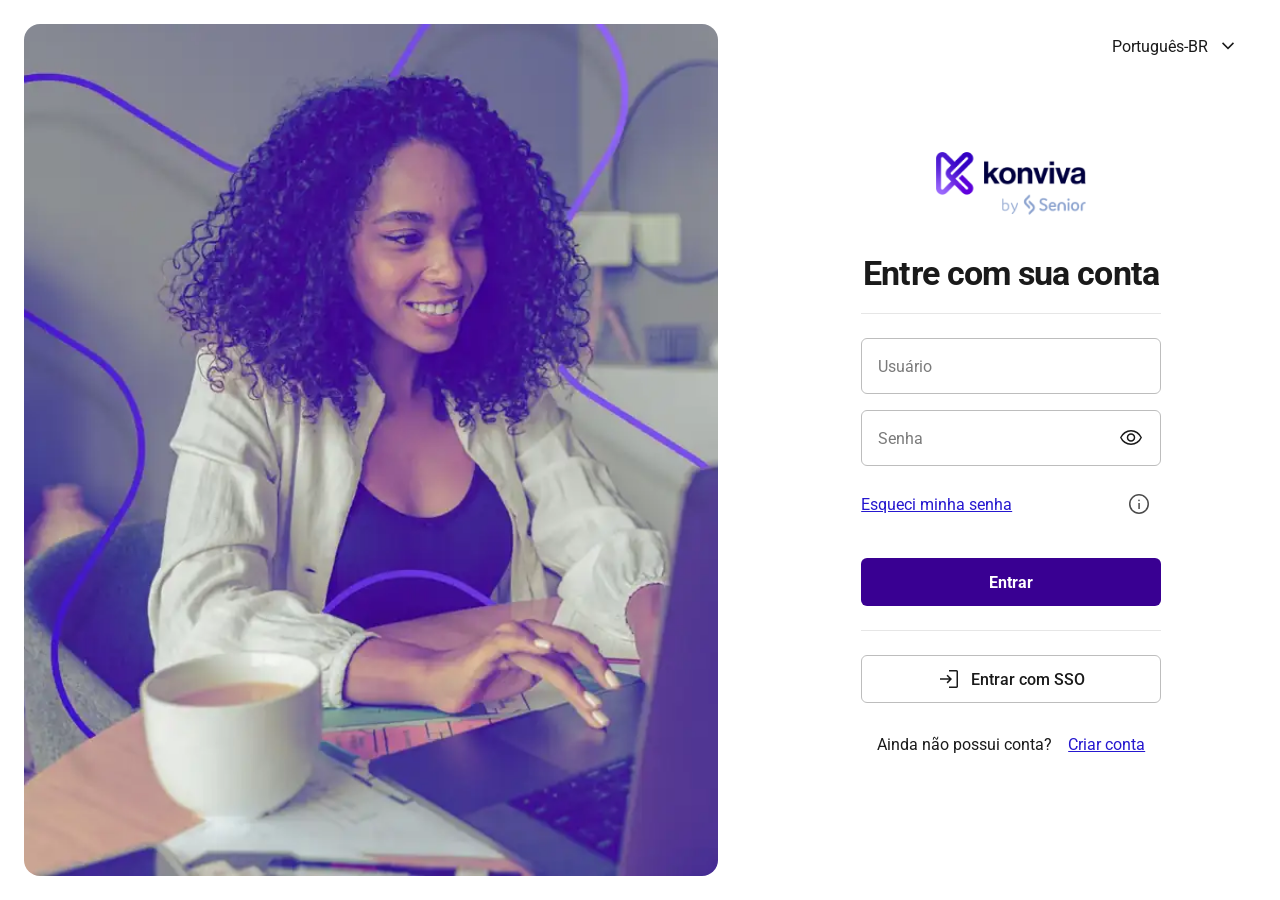
==== commit 9b8c3a4e: "Update index.html.html" ====
--- a/index.html.html
+++ b/index.html.html
@@ -7,2652 +7,7 @@
 <link rel="preconnect" href="https://fonts.googleapis.com">
 <link rel="preconnect" href="https://fonts.gstatic.com" crossorigin>
 <link href="https://fonts.googleapis.com/css2?family=Roboto:wght@400;500;700&display=swap" rel="stylesheet">
-<style>
-/* ============================================================
-   KONVIVA — PROTÓTIPO CONARH 2026
-   Camada 1: tokens primitivos (extraídos dos screenshots)
-   ============================================================ */
-:root{
-  /* --- cor: marca --- */
-  --k-purple-600:#390092;   /* botão Entrar */
-  --k-purple-700:#2C0071;   /* hover do botão Entrar */
-  --k-purple-500:#4B00B5;   /* botões da modal */
-  --k-purple-400:#5A00CC;   /* link "Fechar" da modal */
-  --k-violet-500:#6C3BF4;   /* traços gráficos sobre a imagem */
-  --k-link:#2517CF;         /* links do formulário */
-
-  /* --- cor: neutros --- */
-  --k-neutral-900:#1A1A1A;
-  --k-neutral-700:#4A4A4A;
-  --k-neutral-600:#5F5F5F;
-  --k-neutral-500:#7A7A7A;
-  --k-neutral-400:#BDBDBD;
-  --k-neutral-300:#DCDCDC;
-  --k-neutral-200:#E6E6E6;
-  --k-neutral-150:#D5D5D5;
-  --k-neutral-100:#F0F0F0;
-  --k-white:#FFFFFF;
-
-  /* --- cor: dark (ambiente do aluno) --- */
-  --k-dark-bg:#0C0C0E;
-  --k-dark-surface:#151518;
-  --k-dark-topbar:#4B00C4;
-  --k-dark-text:#FFFFFF;
-
-  /* --- tipografia --- */
-  --k-font:"Roboto","Helvetica Neue",Arial,sans-serif;
-  --k-fs-display:34px;
-  --k-fs-title:22px;
-  --k-fs-body-lg:18px;
-  --k-fs-body:16px;
-  --k-fs-sm:14px;
-
-  /* --- espaçamento (base 4) --- */
-  --k-sp-1:4px; --k-sp-2:8px; --k-sp-3:12px; --k-sp-4:16px;
-  --k-sp-5:20px; --k-sp-6:24px; --k-sp-8:32px; --k-sp-10:40px;
-
-  /* --- raio --- */
-  --k-radius-field:6px;
-  --k-radius-media:16px;
-  --k-radius-menu:8px;
-  --k-radius-modal:12px;
-
-  /* --- elevação --- */
-  --k-shadow-menu:0 6px 20px rgba(0,0,0,.22);
-  --k-shadow-modal:0 12px 40px rgba(0,0,0,.28);
-
-  /* --- motion --- */
-  --k-dur:180ms;
-  --k-ease:cubic-bezier(.2,0,.2,1);
-
-  /* --- foto da tela de login (asset oficial) --- */
-  --k-login-photo:url("[data-uri]